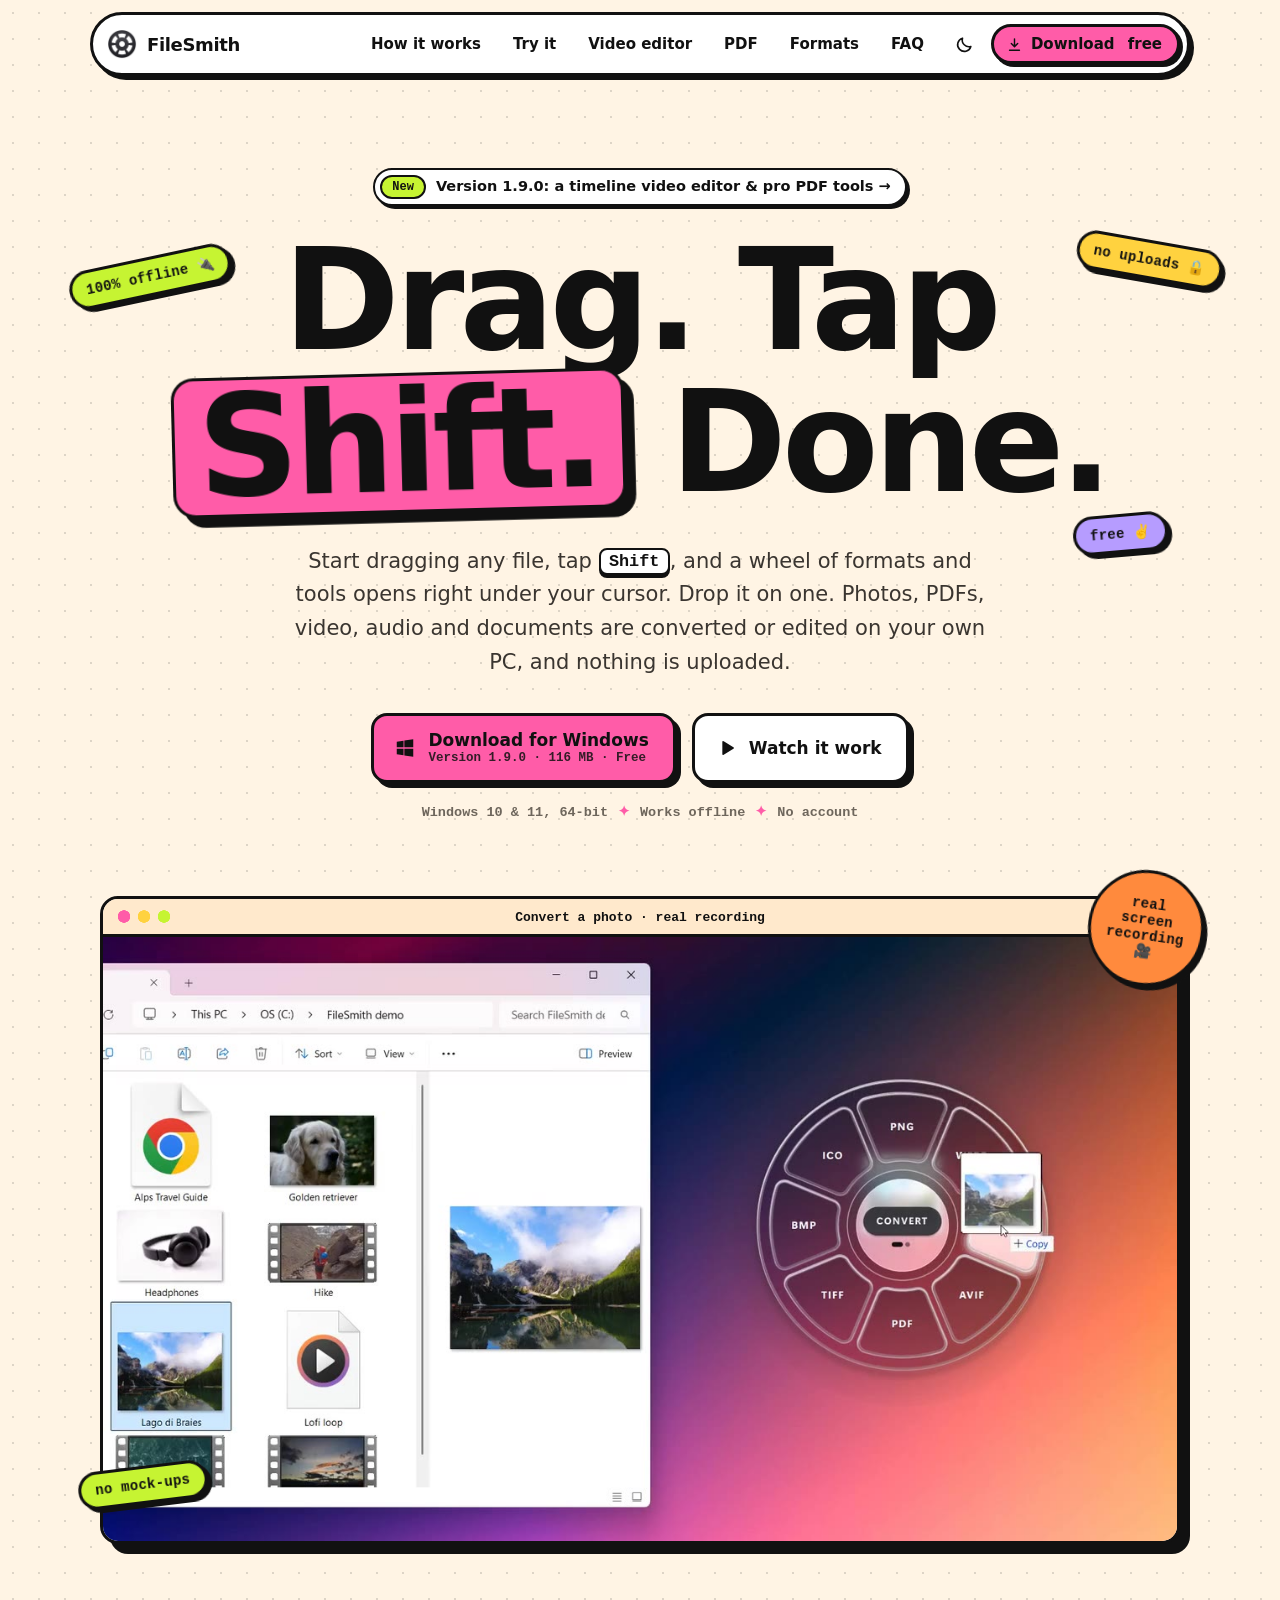
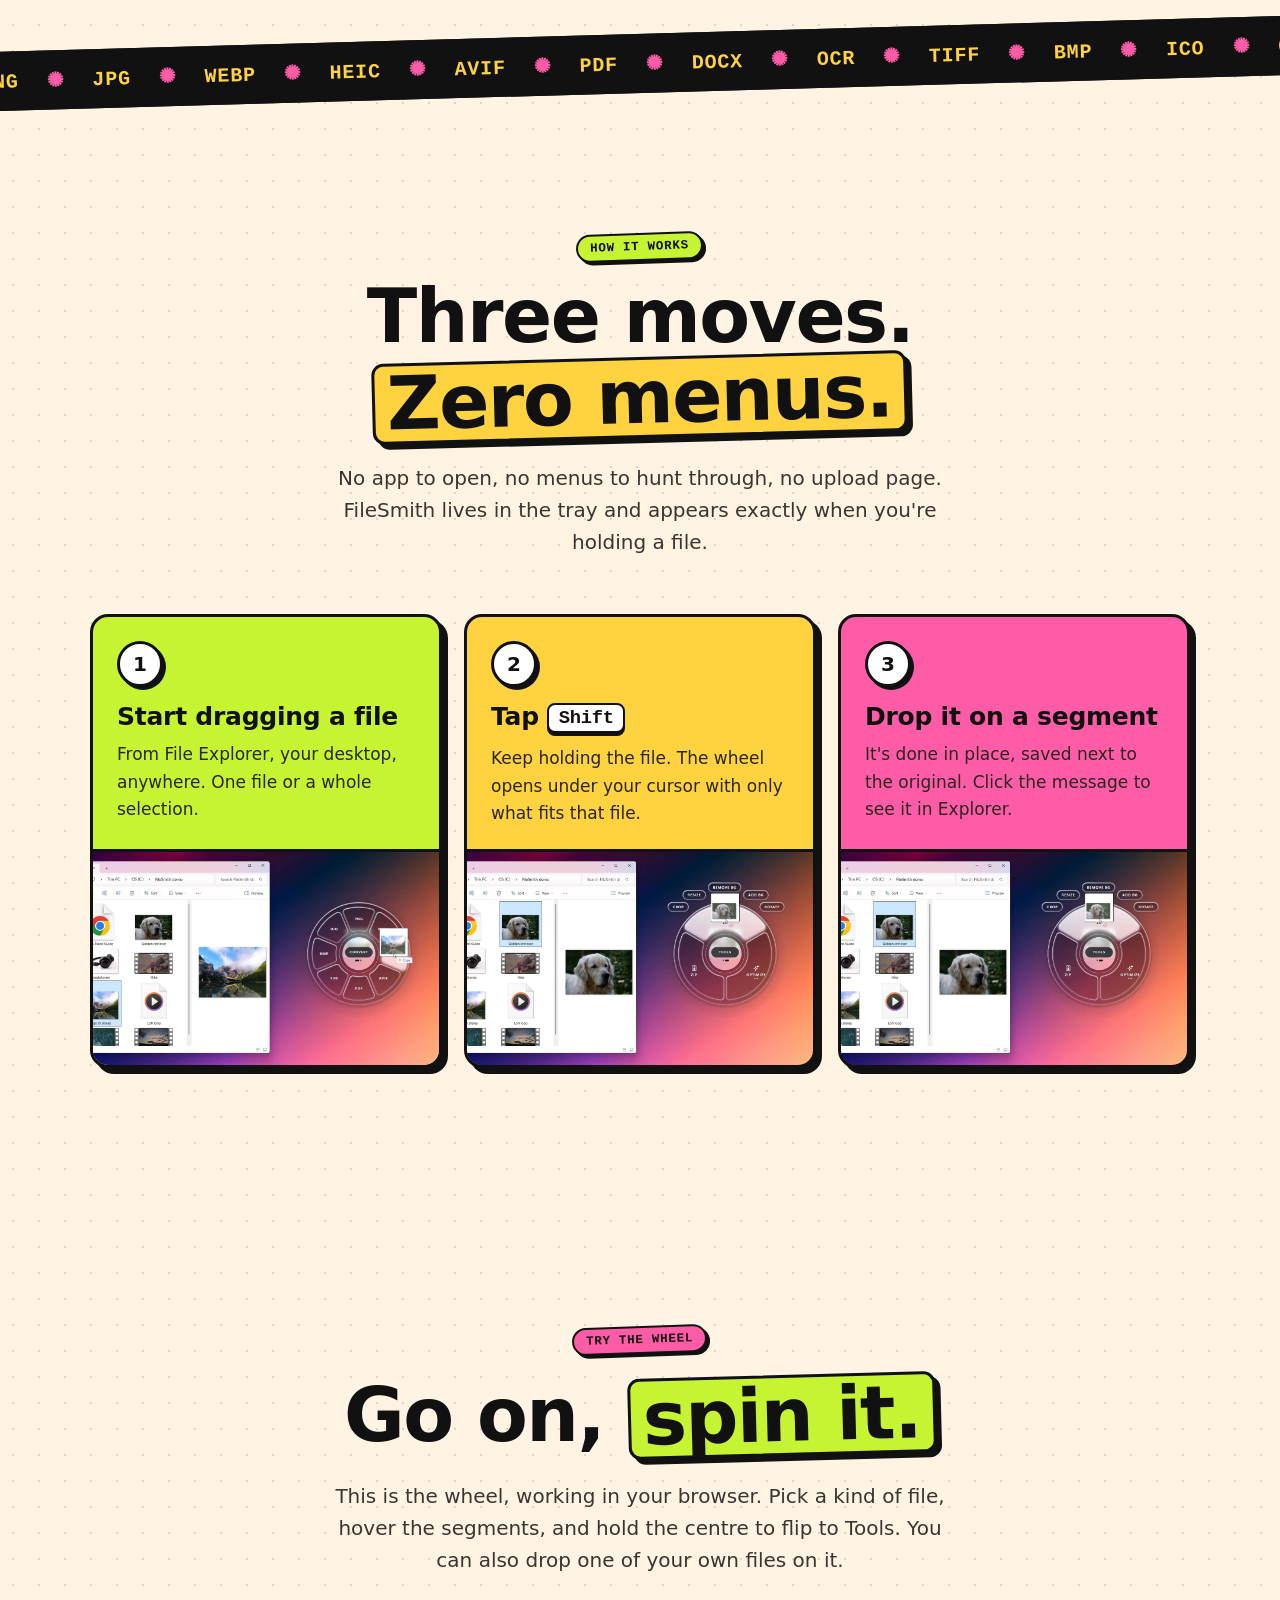
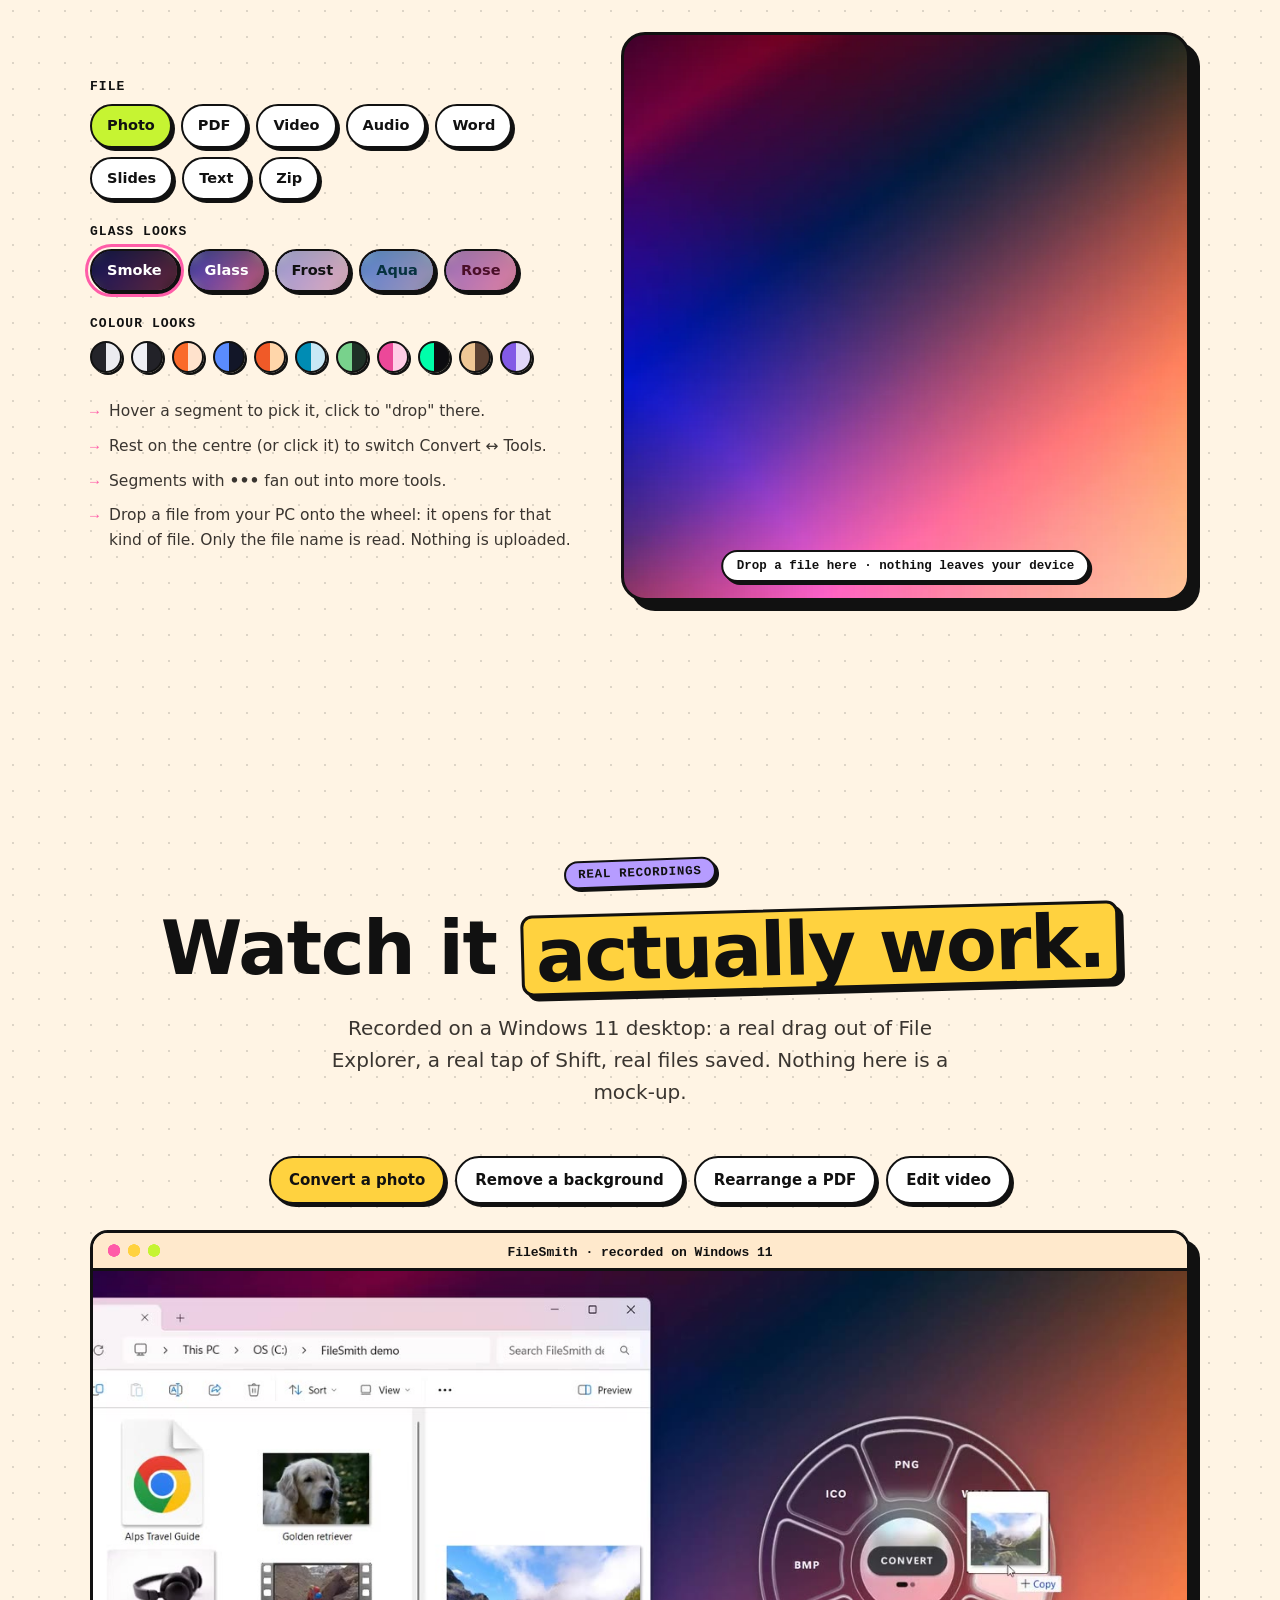
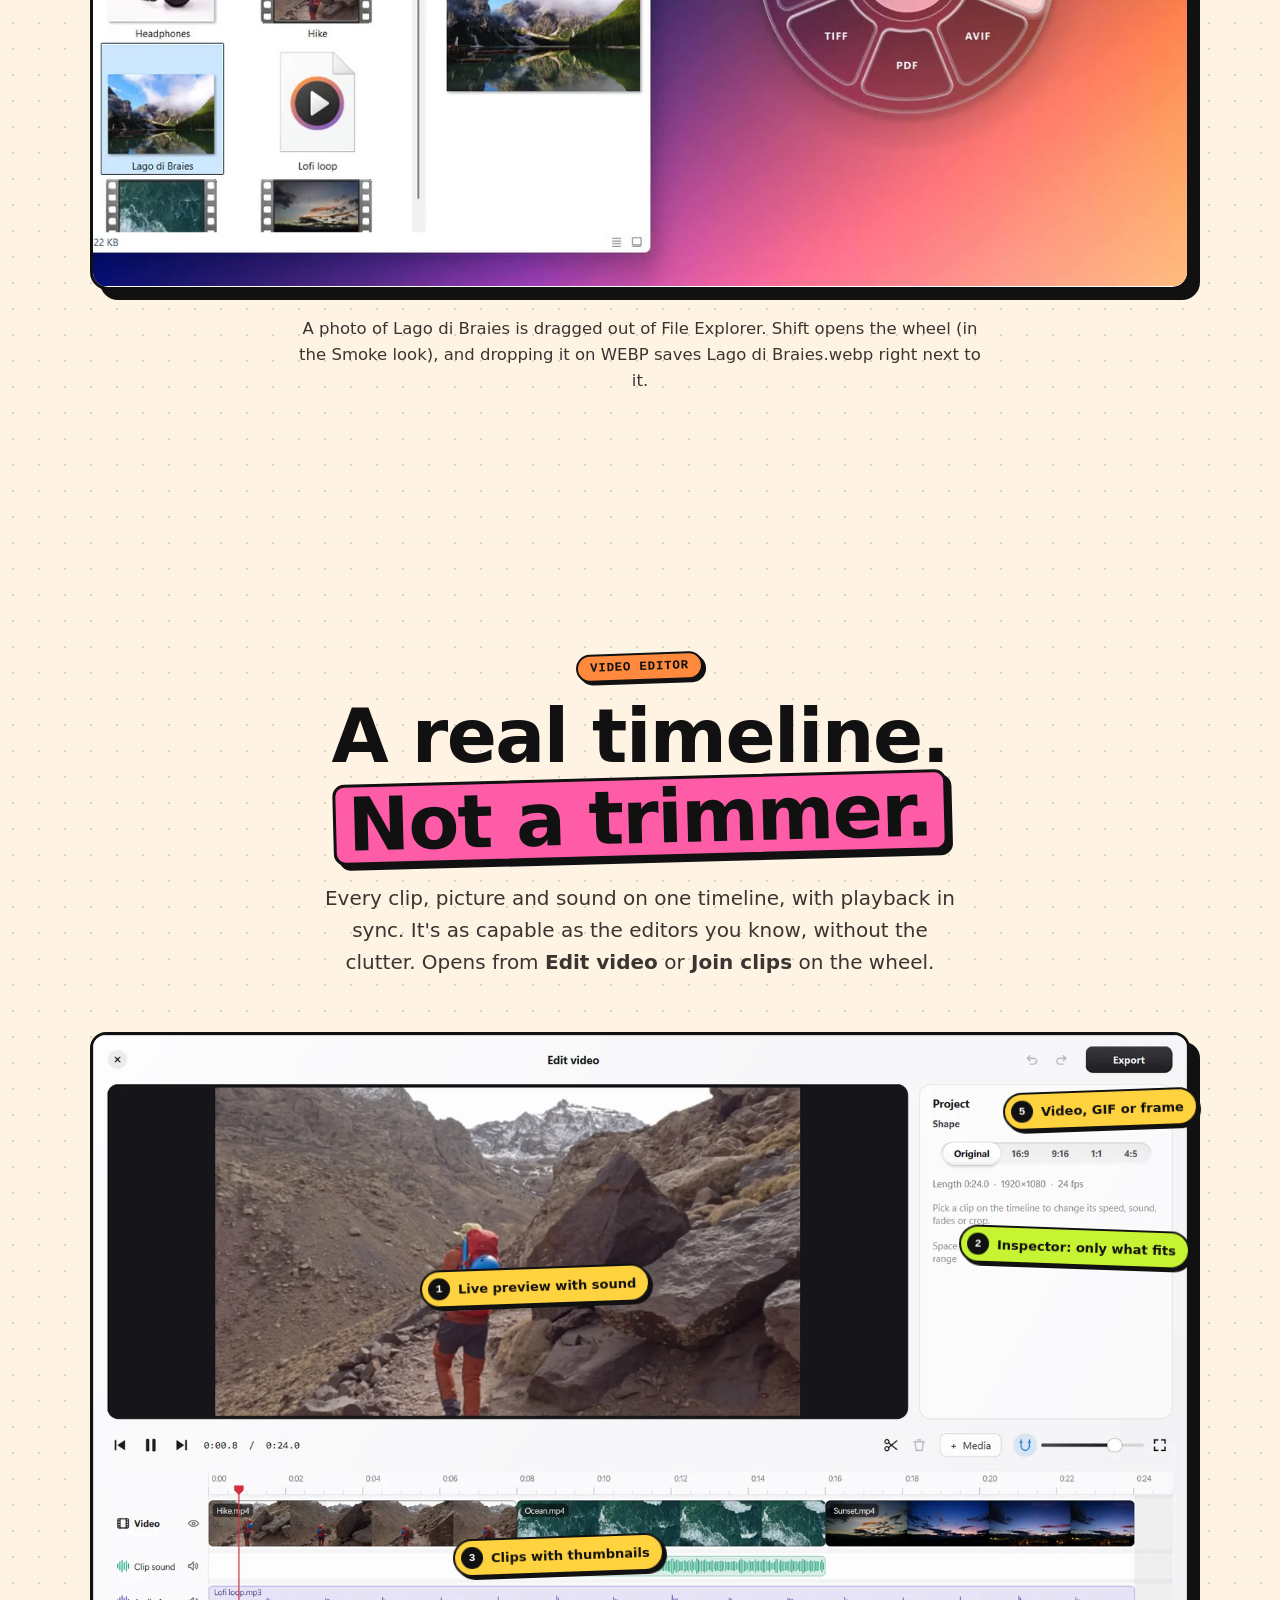
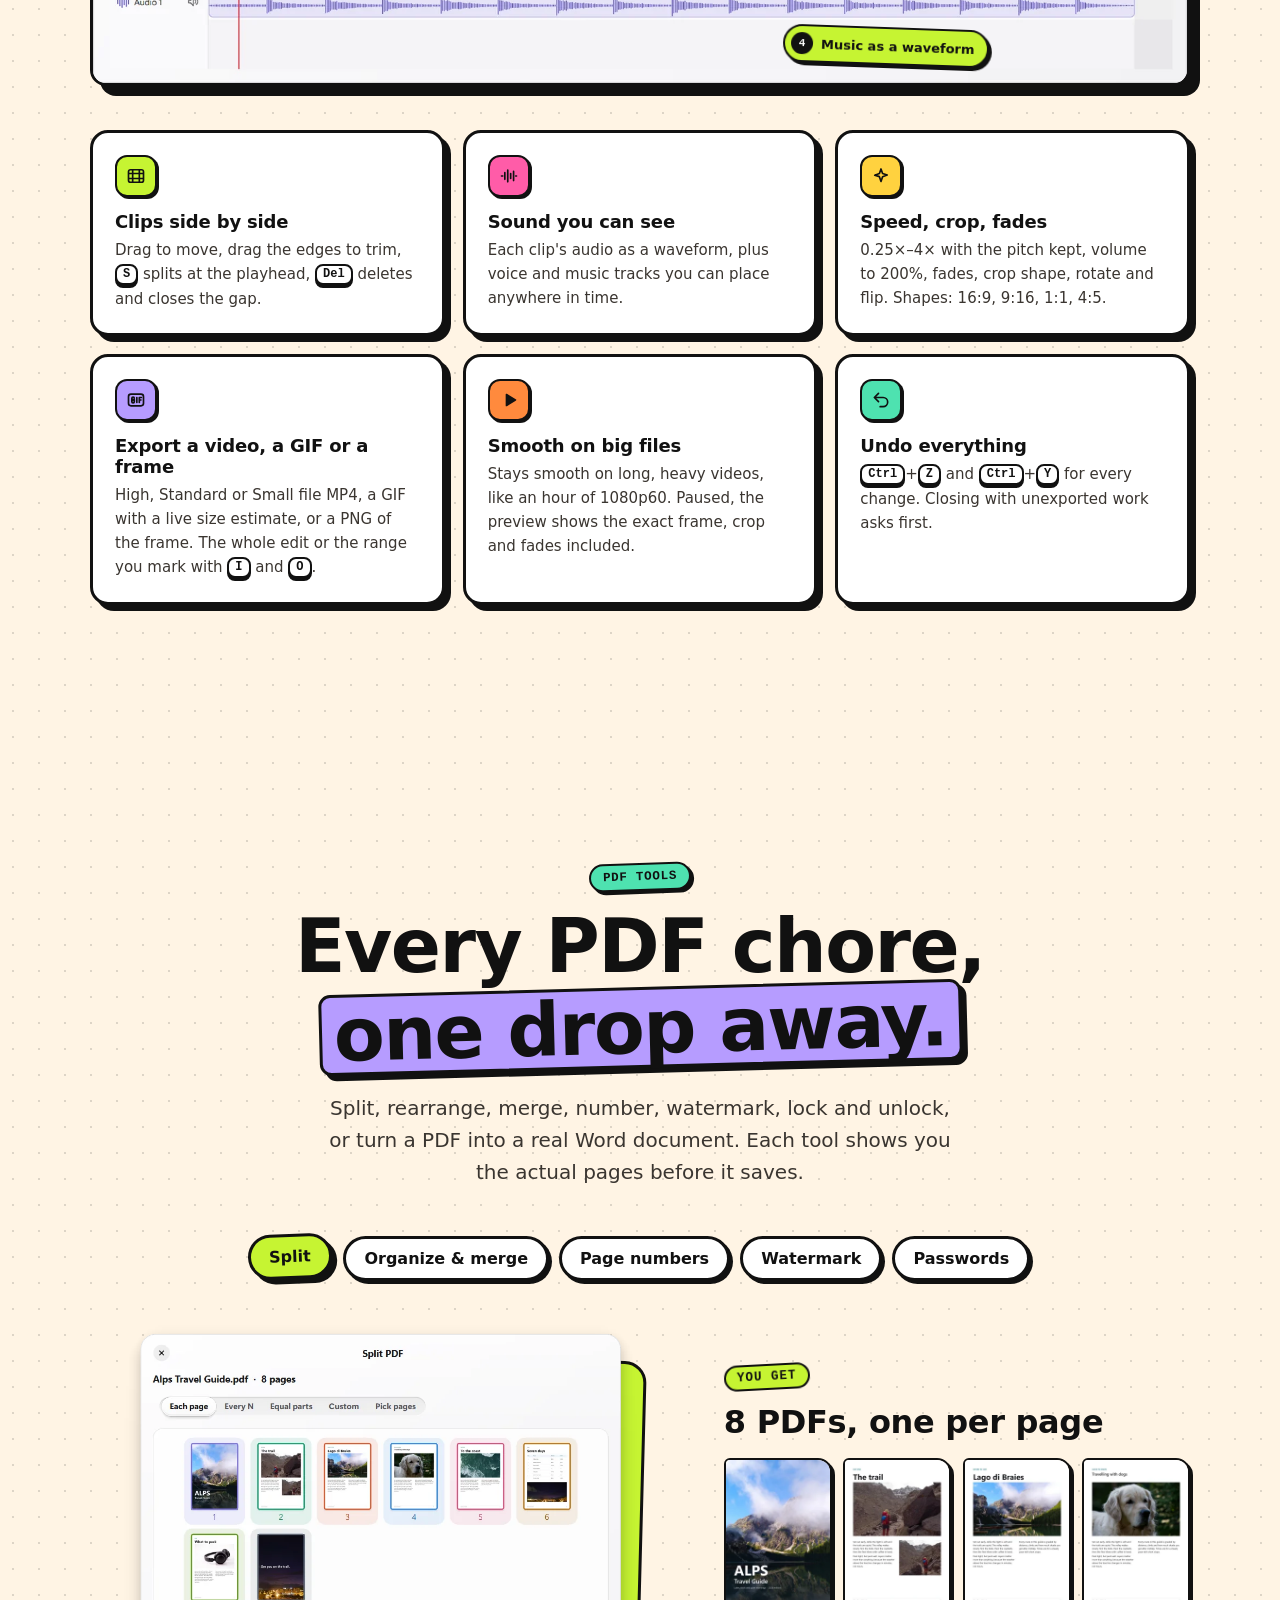
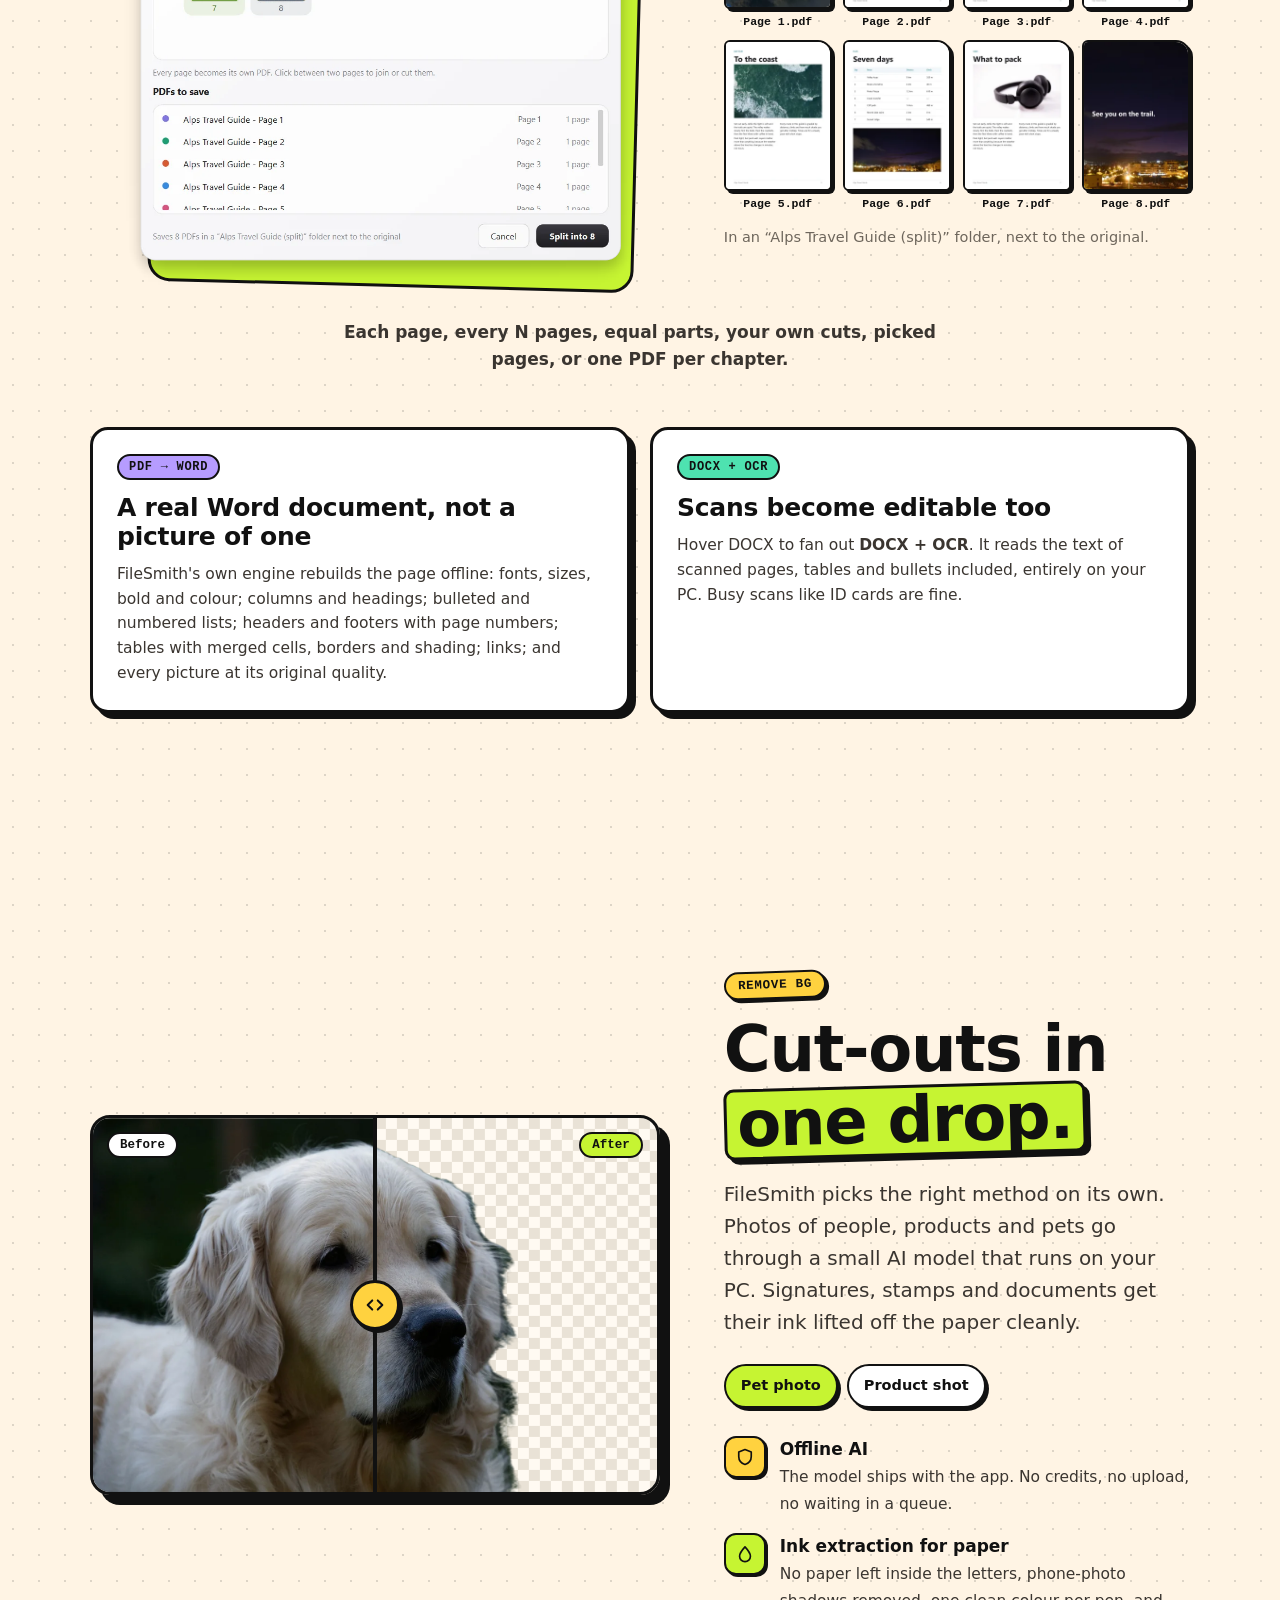
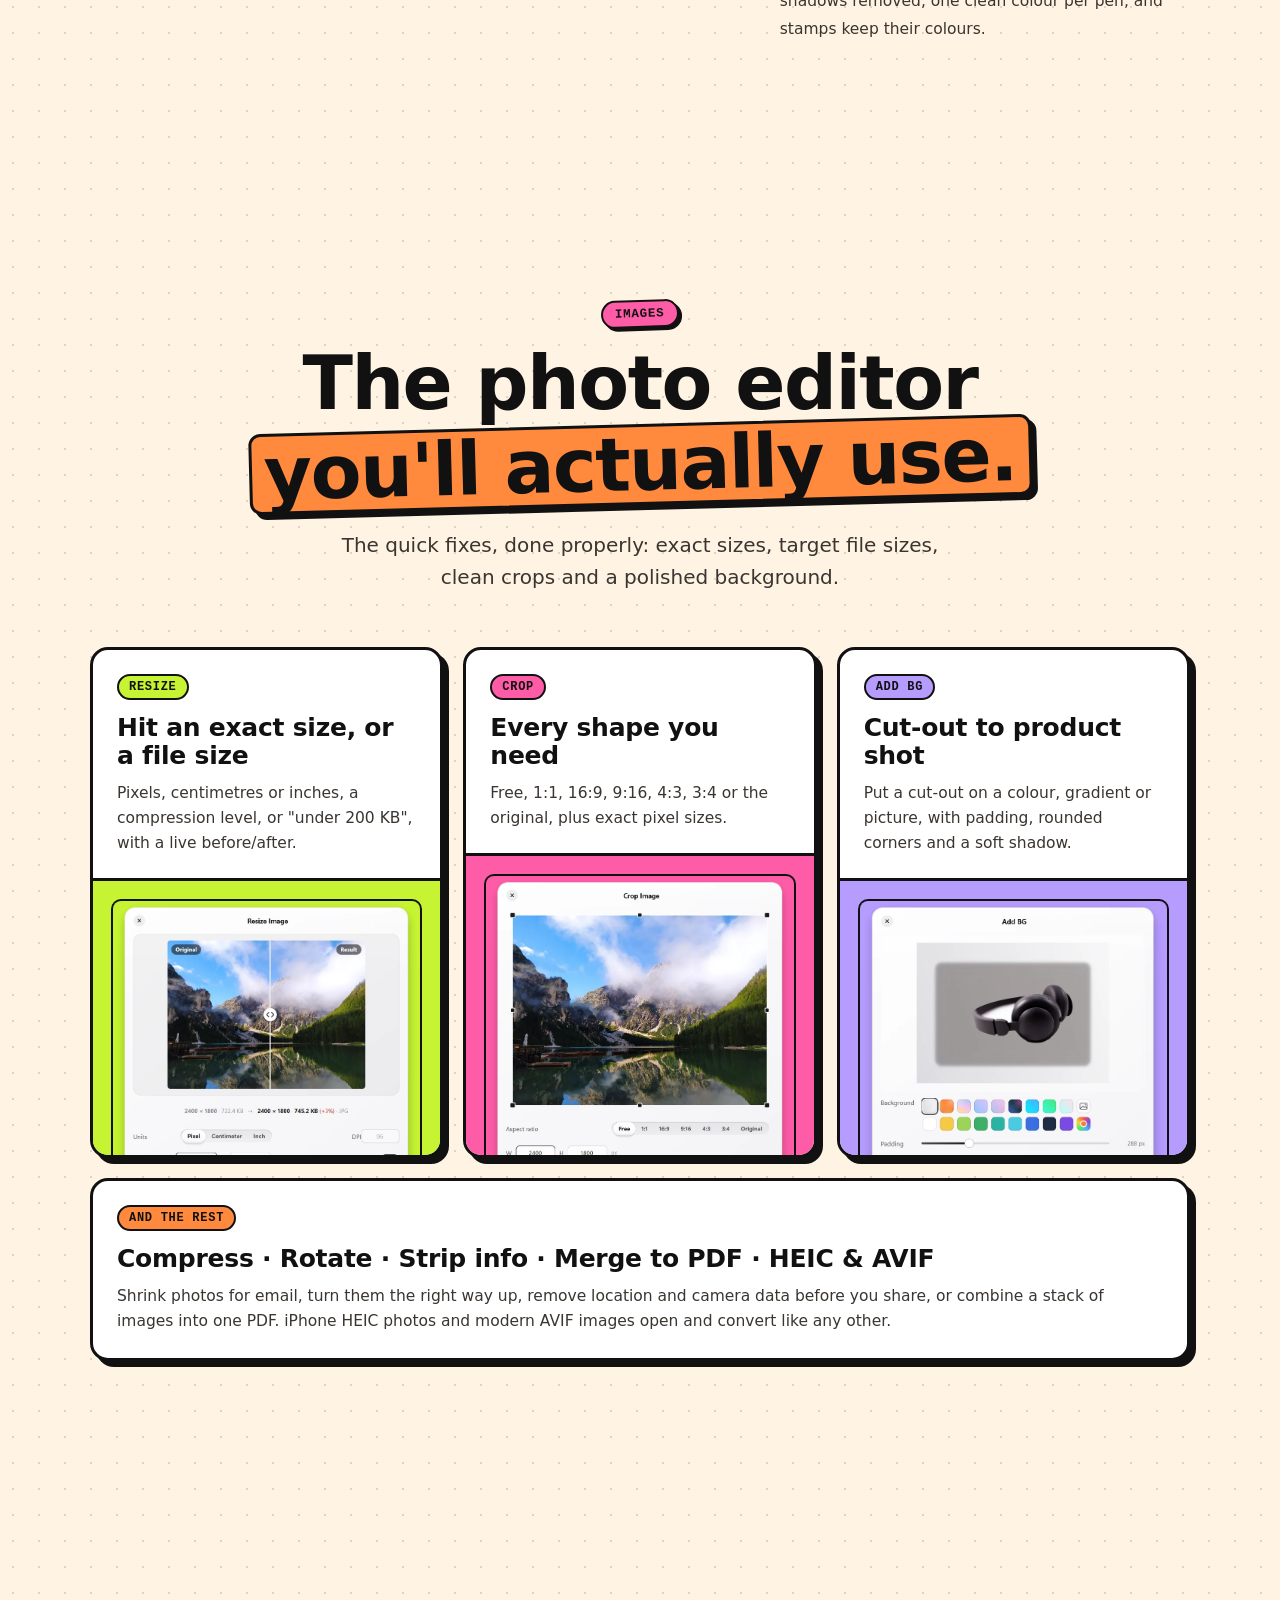
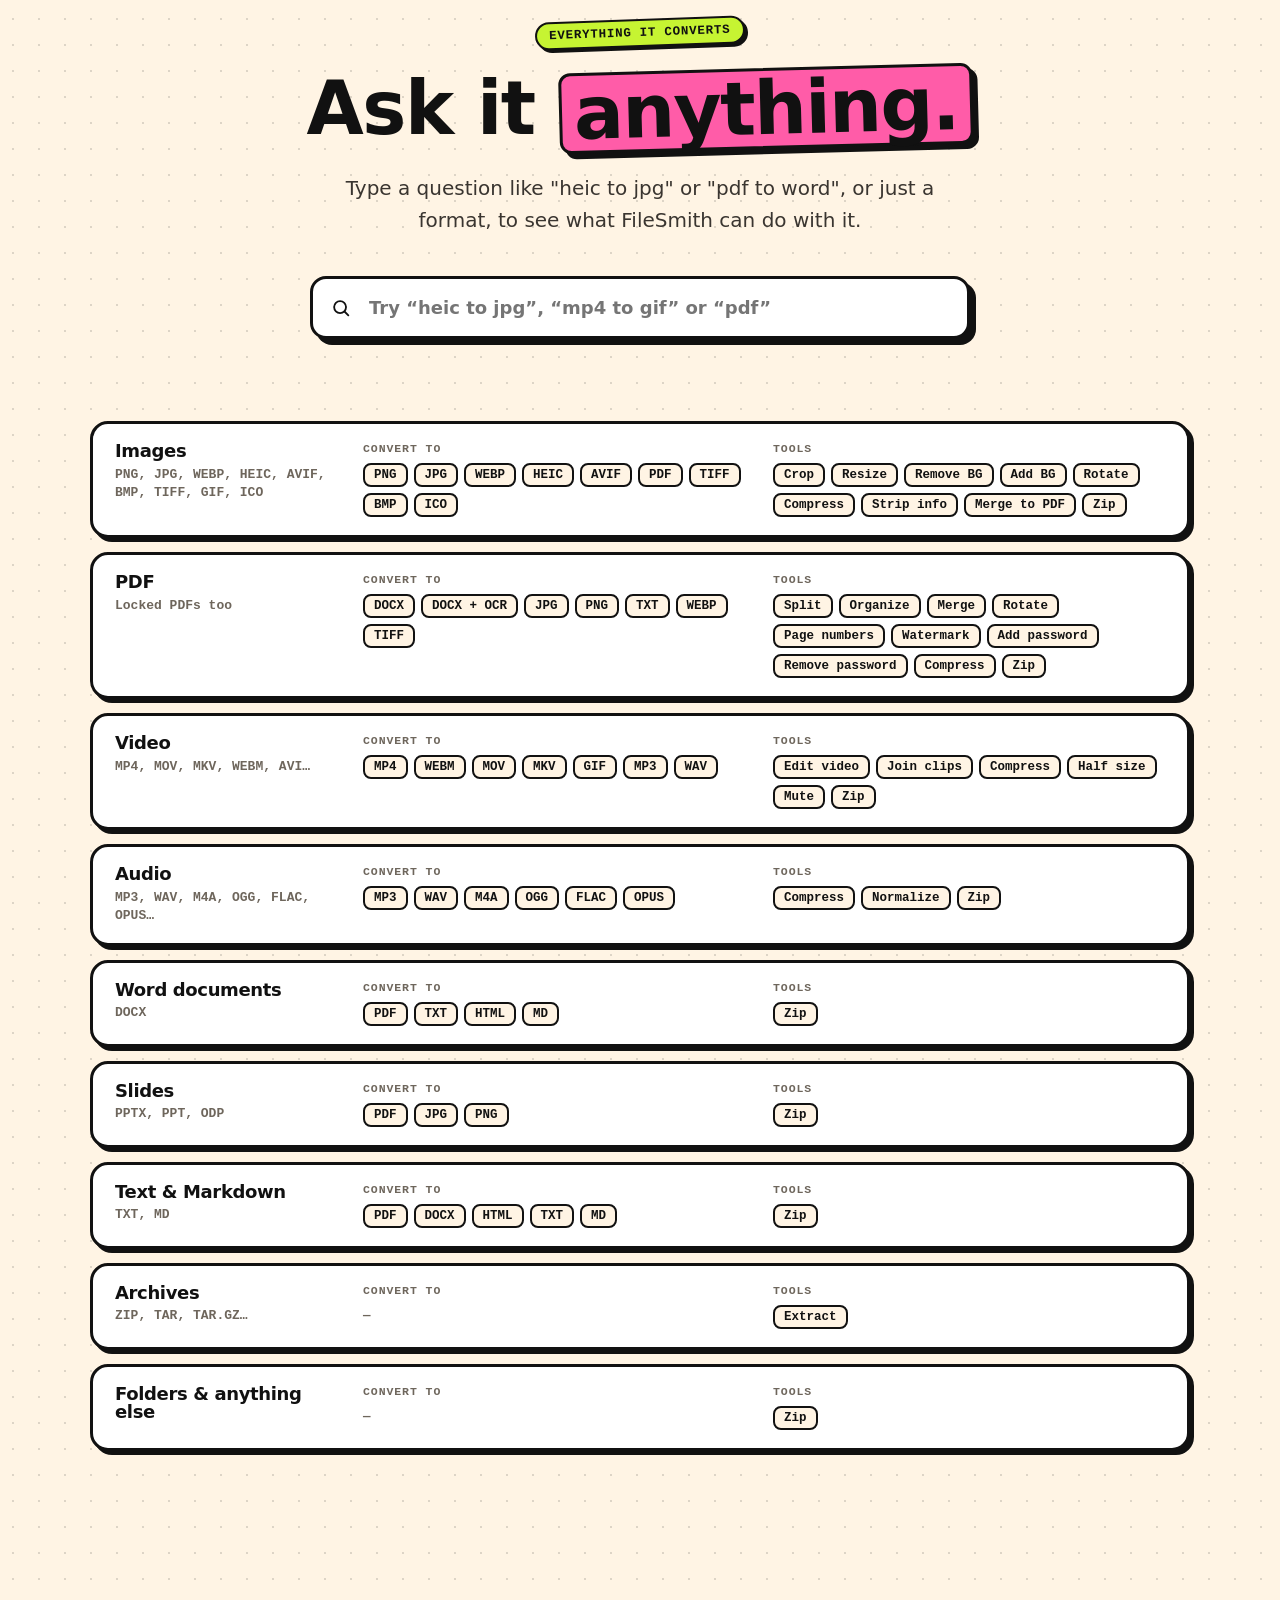
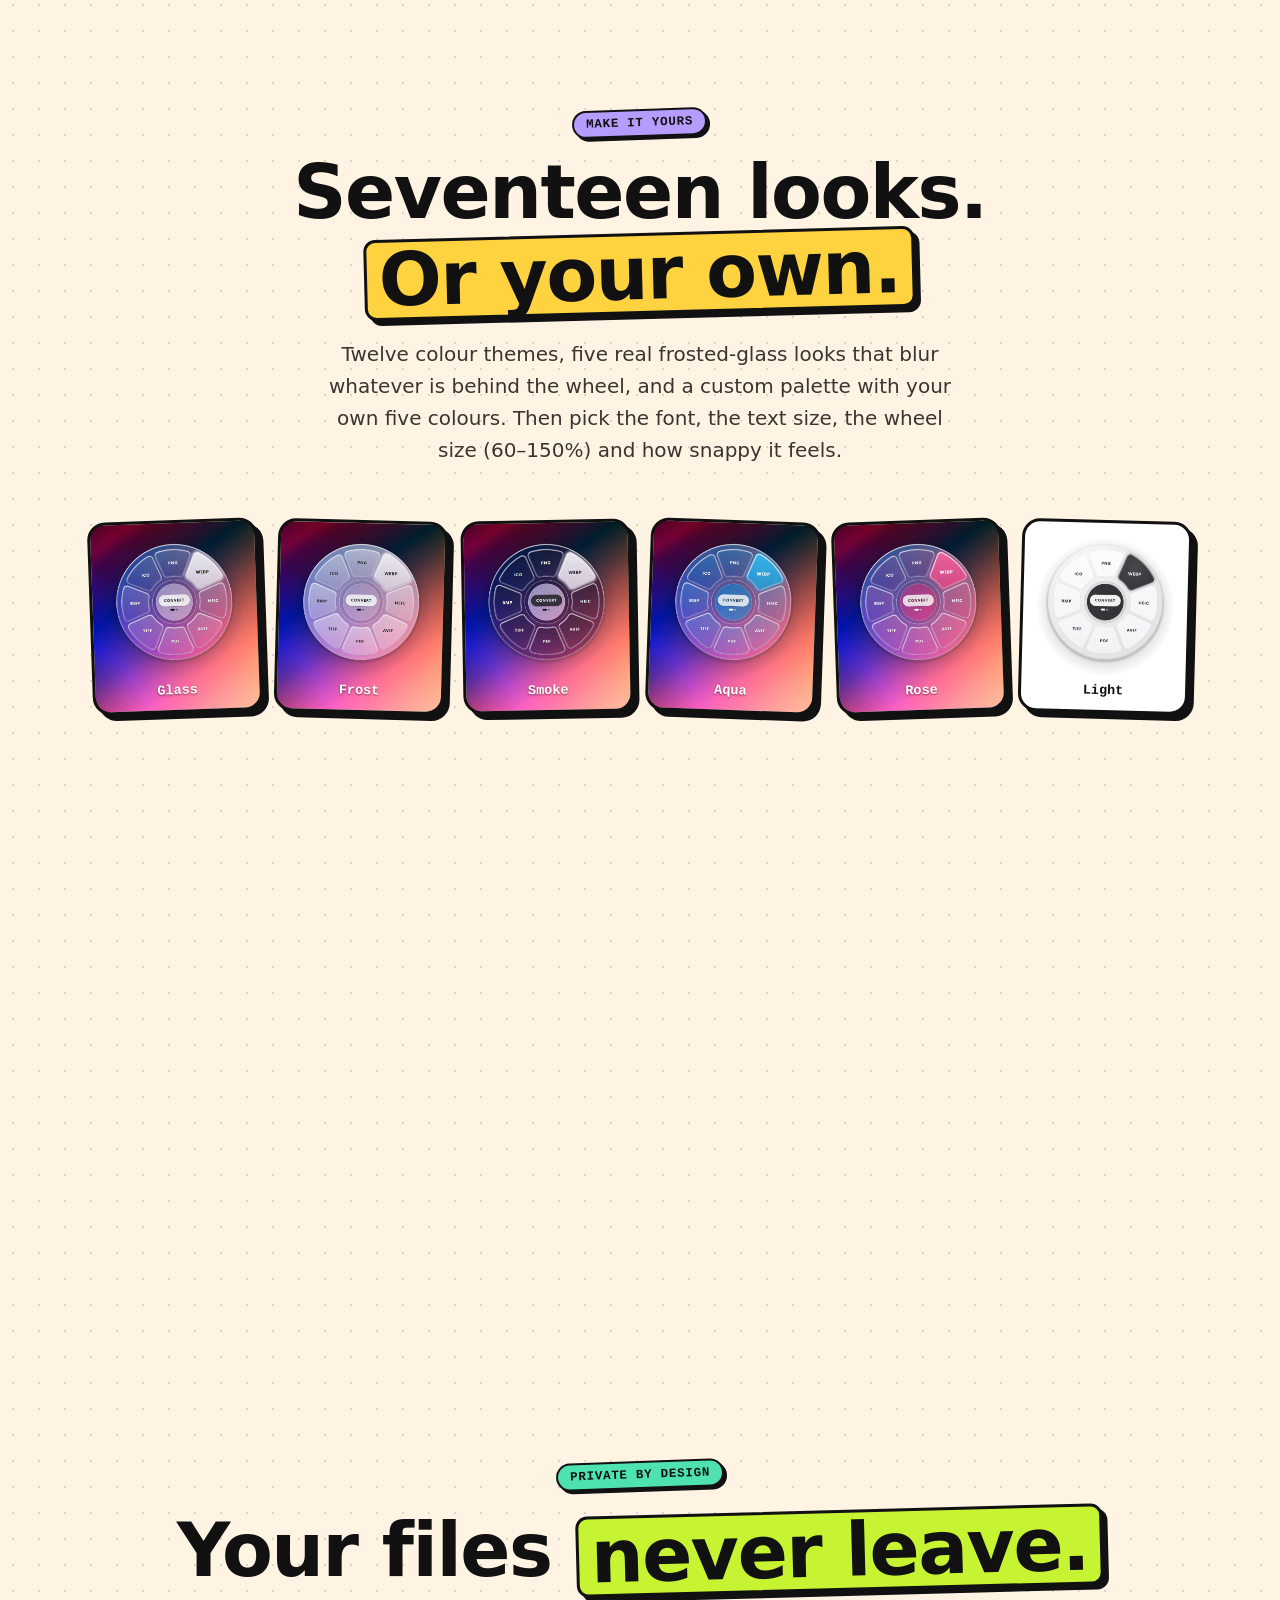
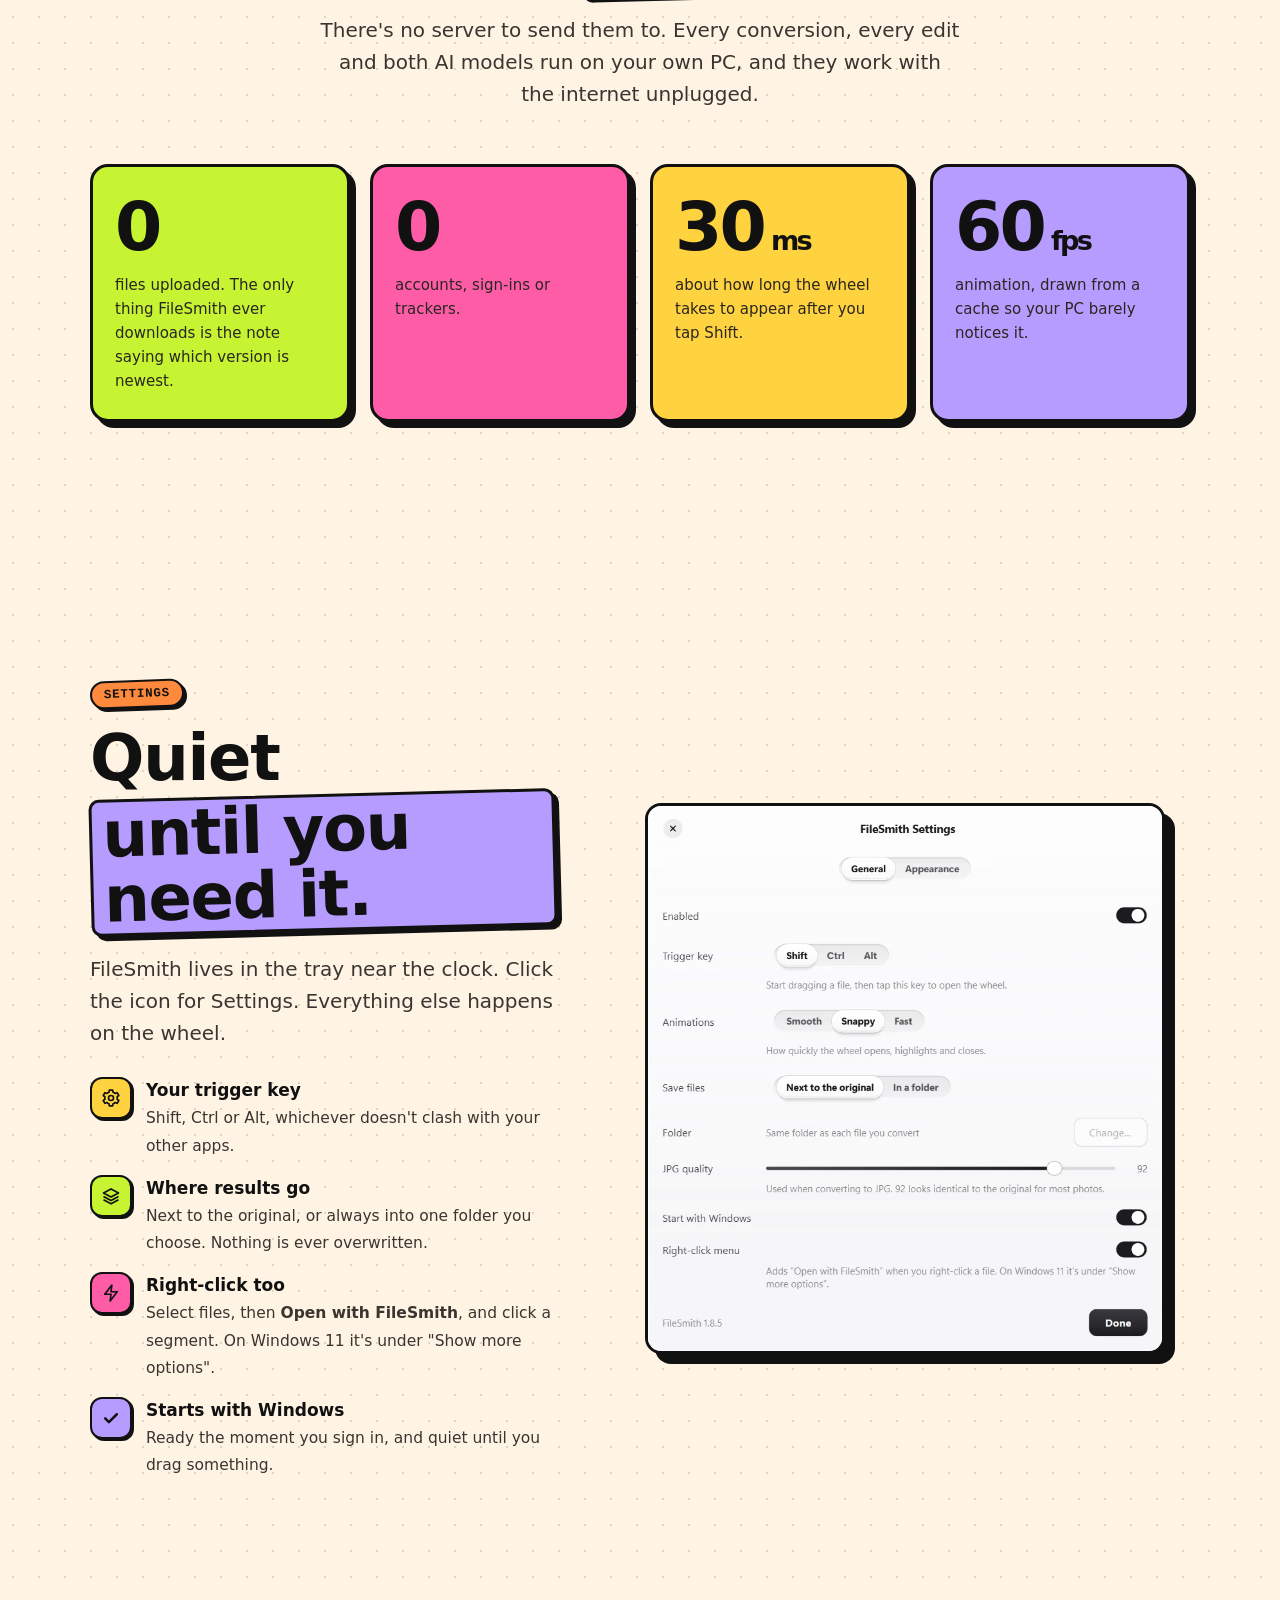
==== index.html @ ff4cb574 "FileSmith 1.9.0: website and signed update info" ====
<!doctype html>
<html lang="en">
<head>
<meta charset="utf-8">
<meta name="viewport" content="width=device-width, initial-scale=1, viewport-fit=cover">
<title>FileSmith: drag, tap Shift, done</title>
<meta name="description" content="FileSmith is a Windows app that converts and edits files where you drag them. Start dragging any file, tap Shift, and a wheel of formats and tools opens under your cursor. Offline, private, free.">
<meta name="theme-color" content="#121212" media="(prefers-color-scheme: dark)">
<meta name="theme-color" content="#fff4e4" media="(prefers-color-scheme: light)">
<meta property="og:type" content="website">
<meta property="og:title" content="FileSmith: drag, tap Shift, done">
<meta property="og:description" content="Convert and edit any file right where you drag it. Photos, PDFs, video, audio and documents, all offline on your PC.">
<meta property="og:image" content="img/og.jpg">
<meta name="twitter:card" content="summary_large_image">
<link rel="icon" type="image/png" href="img/favicon.png">
<link rel="apple-touch-icon" href="img/icon-256.png">
<link rel="preload" as="image" href="media/flow-convert.jpg">
<link rel="stylesheet" href="css/site.css?v=23">
<script>
  // theme before first paint: saved choice, else the system's
  try { var t = localStorage.getItem("fs-theme"); if (t) document.documentElement.dataset.theme = t; } catch (e) {}
</script>
</head>
<body>
<a class="skip" href="#main">Skip to content</a>

<svg width="0" height="0" style="position:absolute" aria-hidden="true">
  <symbol id="i-win" viewBox="0 0 24 24"><path fill="currentColor" d="M3 5.1 10.4 4v7.2H3zm0 13.8 7.4 1.1v-7.1H3zM11.3 3.9 21 2.5v8.7h-9.7zm0 16.2 9.7 1.4v-8.6h-9.7z"/></symbol>
  <symbol id="i-down" viewBox="0 0 24 24"><path fill="none" stroke="currentColor" stroke-width="2" stroke-linecap="round" stroke-linejoin="round" d="M12 4v11m0 0-4.5-4.5M12 15l4.5-4.5M5 20h14"/></symbol>
  <symbol id="i-sun" viewBox="0 0 24 24"><g fill="none" stroke="currentColor" stroke-width="2" stroke-linecap="round"><circle cx="12" cy="12" r="4.2"/><path d="M12 2.5v2M12 19.5v2M4.6 4.6 6 6M18 18l1.4 1.4M2.5 12h2M19.5 12h2M4.6 19.4 6 18M18 6l1.4-1.4"/></g></symbol>
  <symbol id="i-moon" viewBox="0 0 24 24"><path fill="none" stroke="currentColor" stroke-width="2" stroke-linejoin="round" d="M20 14.5A8.5 8.5 0 0 1 9.5 4a8.5 8.5 0 1 0 10.5 10.5z"/></symbol>
  <symbol id="i-menu" viewBox="0 0 24 24"><path fill="none" stroke="currentColor" stroke-width="2" stroke-linecap="round" d="M4 7h16M4 12h16M4 17h16"/></symbol>
  <symbol id="i-play" viewBox="0 0 24 24"><path fill="currentColor" d="M8 5.5v13a1 1 0 0 0 1.5.86l10.6-6.5a1 1 0 0 0 0-1.72L9.5 4.64A1 1 0 0 0 8 5.5z"/></symbol>
  <symbol id="i-check" viewBox="0 0 24 24"><path fill="none" stroke="currentColor" stroke-width="3" stroke-linecap="round" stroke-linejoin="round" d="m5 12.5 4.5 4.5L19 7.5"/></symbol>
  <symbol id="i-lock" viewBox="0 0 24 24"><g fill="none" stroke="currentColor" stroke-width="2" stroke-linecap="round"><rect x="4.5" y="10.5" width="15" height="10" rx="2.5"/><path d="M8 10.5V7.5a4 4 0 0 1 8 0v3"/></g></symbol>
  <symbol id="i-spark" viewBox="0 0 24 24"><path fill="none" stroke="currentColor" stroke-width="2" stroke-linejoin="round" d="M12 3.5 13.9 9l5.6 1.9-5.6 1.9L12 18.5l-1.9-5.7L4.5 11l5.6-2z"/></symbol>
  <symbol id="i-bolt" viewBox="0 0 24 24"><path fill="none" stroke="currentColor" stroke-width="2" stroke-linejoin="round" d="M13 2.5 4.5 13.5H12l-1 8 8.5-11H12z"/></symbol>
  <symbol id="i-film" viewBox="0 0 24 24"><g fill="none" stroke="currentColor" stroke-width="2"><rect x="3" y="4.5" width="18" height="15" rx="2.5"/><path d="M3 9h18M3 15h18M8 4.5v15M16 4.5v15"/></g></symbol>
  <symbol id="i-wave" viewBox="0 0 24 24"><path fill="none" stroke="currentColor" stroke-width="2" stroke-linecap="round" d="M3 12h1.5M7 8v8M10.5 5v14M14 9v6M17.5 6.5v11M21 12h-1"/></symbol>
  <symbol id="i-layers" viewBox="0 0 24 24"><g fill="none" stroke="currentColor" stroke-width="2" stroke-linejoin="round"><path d="m12 3.5 9 4.8-9 4.8-9-4.8z"/><path d="m3 12.5 9 4.8 9-4.8M3 16.6l9 4.8 9-4.8"/></g></symbol>
  <symbol id="i-scissors" viewBox="0 0 24 24"><g fill="none" stroke="currentColor" stroke-width="2" stroke-linecap="round"><circle cx="6" cy="7" r="2.8"/><circle cx="6" cy="17" r="2.8"/><path d="M8.2 8.6 20 18M8.2 15.4 20 6"/></g></symbol>
  <symbol id="i-undo" viewBox="0 0 24 24"><path fill="none" stroke="currentColor" stroke-width="2" stroke-linecap="round" stroke-linejoin="round" d="M9 14 4 9l5-5M4 9h10.5a5.5 5.5 0 0 1 0 11H11"/></symbol>
  <symbol id="i-gif" viewBox="0 0 24 24"><g fill="none" stroke="currentColor" stroke-width="2" stroke-linejoin="round"><rect x="3" y="5" width="18" height="14" rx="3"/><path d="M8 12.5v-1h2v2.5a1.5 1.5 0 0 1-3 0v-4a1.5 1.5 0 0 1 3 0M13 9v6M16 15V9h2.5M16 12h2" stroke-linecap="round"/></g></symbol>
  <symbol id="i-shield" viewBox="0 0 24 24"><path fill="none" stroke="currentColor" stroke-width="2" stroke-linejoin="round" d="M12 3 4.5 6v5.5c0 4.6 3.2 8.2 7.5 9.5 4.3-1.3 7.5-4.9 7.5-9.5V6z"/></symbol>
  <symbol id="i-search" viewBox="0 0 24 24"><g fill="none" stroke="currentColor" stroke-width="2" stroke-linecap="round"><circle cx="11" cy="11" r="6.5"/><path d="m20 20-4.2-4.2"/></g></symbol>
  <symbol id="i-arrows" viewBox="0 0 24 24"><path fill="none" stroke="currentColor" stroke-width="2.2" stroke-linecap="round" stroke-linejoin="round" d="m9 7-5 5 5 5M15 7l5 5-5 5"/></symbol>
  <symbol id="i-text" viewBox="0 0 24 24"><path fill="none" stroke="currentColor" stroke-width="2" stroke-linecap="round" d="M5 6.5V5h14v1.5M12 5v14M9.5 19h5"/></symbol>
  <symbol id="i-drop" viewBox="0 0 24 24"><path fill="none" stroke="currentColor" stroke-width="2" stroke-linejoin="round" d="M12 3.5s6.5 7 6.5 11.2a6.5 6.5 0 0 1-13 0C5.5 10.5 12 3.5 12 3.5z"/></symbol>
  <symbol id="w-edit" viewBox="0 0 24 24"><path fill="none" stroke="currentColor" stroke-width="2" stroke-linejoin="round" d="M15.5 4.5 19.5 8.5 8.5 19.5H4.5v-4z"/></symbol>
  <symbol id="w-zip" viewBox="0 0 24 24"><g fill="none" stroke="currentColor" stroke-width="2" stroke-linejoin="round"><rect x="6" y="3" width="12" height="18" rx="2.5"/><path d="M12 3v3m0 2v2m0 2v2" stroke-linecap="round"/><rect x="10.3" y="14" width="3.4" height="4" rx="1"/></g></symbol>
  <symbol id="w-pages" viewBox="0 0 24 24"><g fill="none" stroke="currentColor" stroke-width="2" stroke-linejoin="round"><rect x="8" y="3" width="12" height="15" rx="2"/><path d="M5 7v12.5A1.5 1.5 0 0 0 6.5 21H16"/></g></symbol>
  <symbol id="w-stamp" viewBox="0 0 24 24"><g fill="none" stroke="currentColor" stroke-width="2" stroke-linejoin="round"><path d="M9.5 13V9.5a2.5 2.5 0 1 1 5 0V13M4.5 13h15v4h-15zM6 20.5h12" stroke-linecap="round"/></g></symbol>
  <symbol id="w-compress" viewBox="0 0 24 24"><path fill="none" stroke="currentColor" stroke-width="2" stroke-linecap="round" stroke-linejoin="round" d="M12 3v6m0 0-3-3m3 3 3-3M12 21v-6m0 0-3 3m3-3 3 3M4 12h16"/></symbol>
  <symbol id="w-mute" viewBox="0 0 24 24"><g fill="none" stroke="currentColor" stroke-width="2" stroke-linejoin="round" stroke-linecap="round"><path d="M4 9.5h3.5L12 5.5v13l-4.5-4H4z"/><path d="m16 9.5 5 5m0-5-5 5"/></g></symbol>
  <symbol id="w-unzip" viewBox="0 0 24 24"><g fill="none" stroke="currentColor" stroke-width="2" stroke-linejoin="round" stroke-linecap="round"><path d="M4 8.5 12 4l8 4.5v7L12 20l-8-4.5z"/><path d="M12 11v6m-2.5-2.5L12 17l2.5-2.5"/></g></symbol>
  <symbol id="i-gear" viewBox="0 0 24 24"><g fill="none" stroke="currentColor" stroke-width="2"><circle cx="12" cy="12" r="3"/><path d="M19.4 13.5a7.6 7.6 0 0 0 0-3l2-1.5-2-3.4-2.3 1a7.6 7.6 0 0 0-2.6-1.5L14 2.5h-4l-.5 2.6A7.6 7.6 0 0 0 7 6.6l-2.3-1-2 3.4 2 1.5a7.6 7.6 0 0 0 0 3l-2 1.5 2 3.4 2.3-1a7.6 7.6 0 0 0 2.6 1.5l.4 2.6h4l.5-2.6a7.6 7.6 0 0 0 2.6-1.5l2.3 1 2-3.4z" stroke-linejoin="round"/></g></symbol>
</svg>


<header class="nav" id="nav">
  <div class="nav-in">
    <a class="brand" href="#top"><img src="img/icon-256.png" alt="" width="28" height="28">FileSmith</a>
    <nav class="nav-links" id="navlinks" aria-label="Sections">
      <a href="#how">How it works</a>
      <a href="#try">Try it</a>
      <a href="#video">Video editor</a>
      <a href="#pdf">PDF</a>
      <a href="#formats">Formats</a>
      <a href="#faq">FAQ</a>
    </nav>
    <button class="icon-btn theme-btn" id="themeBtn" type="button" aria-label="Switch light or dark">
      <svg class="sun"><use href="#i-sun"/></svg><svg class="moon"><use href="#i-moon"/></svg>
    </button>
    <button class="icon-btn menu-btn" id="menuBtn" type="button" aria-label="Menu" aria-expanded="false" aria-controls="navlinks"><svg><use href="#i-menu"/></svg></button>
    <a class="btn btn-primary btn-sm" data-dl href="#download"><svg><use href="#i-down"/></svg>Download<span class="long">&nbsp;free</span></a>
  </div>
</header>

<main id="main">

<!-- ───────── hero ───────── -->
<section class="hero" id="top">
  <div class="wrap">
    <a class="pill" href="changelog.html"><b>New</b><span><span data-v-text>Version 1.9.0</span>: a timeline video editor &amp; pro PDF tools →</span></a>
    <div class="hero-title">
      <h1><span class="w">Drag.</span> <span class="w">Tap</span> <span class="w grad-text">Shift.</span> <span class="w">Done.</span></h1>
      <span class="sticker s1" aria-hidden="true">100% offline 🔌</span>
      <span class="sticker s2" aria-hidden="true">no uploads 🔒</span>
      <span class="sticker s3" aria-hidden="true">free ✌️</span>
    </div>
    <p class="lead">Start dragging any file, tap <kbd>Shift</kbd>, and a wheel of formats and tools opens right under your cursor. Drop it on one. Photos, PDFs, video, audio and documents are converted or edited on your own PC, and nothing is uploaded.</p>
    <div class="hero-cta">
      <a class="btn btn-primary magnet" data-dl href="#download">
        <svg><use href="#i-win"/></svg>
        <span class="stack">Download for Windows<small><span data-v-text>Version 1.9.0</span> · <span data-size>116 MB</span> · Free</small></span>
      </a>
      <a class="btn btn-ghost" href="#flows"><svg><use href="#i-play"/></svg>Watch it work</a>
    </div>
    <p class="hero-meta"><span>Windows 10 &amp; 11, 64-bit</span><span>Works offline</span><span>No account</span></p>

    <div class="stage" id="stage">
      <div class="window" id="heroWindow" data-title="Convert a photo · real recording">
        <video id="heroVideo" src="media/flow-convert.mp4" poster="media/flow-convert.jpg" muted loop playsinline autoplay preload="auto"
               aria-label="Screen recording: a photo is dragged out of File Explorer, Shift is tapped, the FileSmith wheel opens and the photo is dropped on WEBP"></video>
      </div>
      <span class="sticker round s4" aria-hidden="true">real screen recording 🎥</span>
      <span class="sticker s5" aria-hidden="true">no mock-ups</span>
    </div>
  </div>
</section>

<!-- ───────── ticker ───────── -->
<div class="ticker" aria-label="Formats FileSmith works with">
  <div class="ticker-track" id="ticker"></div>
</div>

<!-- ───────── how ───────── -->
<section id="how">
  <div class="wrap">
    <div class="center reveal">
      <span class="eyebrow" style="--c:var(--lime)">How it works</span>
      <h2>Three moves. <span class="grad-text" style="--c:var(--yellow)">Zero menus.</span></h2>
      <p class="lead">No app to open, no menus to hunt through, no upload page. FileSmith lives in the tray and appears exactly when you're holding a file.</p>
    </div>
    <div class="steps">
      <article class="card glow step reveal">
        <span class="num">1</span>
        <h3>Start dragging a file</h3>
        <p>From File Explorer, your desktop, anywhere. One file or a whole selection.</p>
        <div class="shot"><video data-src="media/flow-convert.mp4" data-from="0.4" data-to="2.0" muted playsinline preload="none" poster="media/flow-convert.jpg" aria-hidden="true"></video></div>
      </article>
      <article class="card glow step reveal d1">
        <span class="num">2</span>
        <h3>Tap <kbd>Shift</kbd></h3>
        <p>Keep holding the file. The wheel opens under your cursor with only what fits that file.</p>
        <div class="shot"><video style="object-position:72% 50%" data-src="media/flow-removebg.mp4" data-from="1.9" data-to="4.3" muted playsinline preload="none" poster="media/flow-removebg.jpg" aria-hidden="true"></video></div>
      </article>
      <article class="card glow step reveal d2">
        <span class="num">3</span>
        <h3>Drop it on a segment</h3>
        <p>It's done in place, saved next to the original. Click the message to see it in Explorer.</p>
        <div class="shot"><video style="object-position:72% 50%" data-src="media/flow-removebg.mp4" data-from="5.6" data-to="10.6" muted playsinline preload="none" poster="media/flow-removebg.jpg" aria-hidden="true"></video></div>
      </article>
    </div>
  </div>
</section>

<!-- ───────── playground ───────── -->
<section id="try">
  <div class="wrap">
    <div class="center reveal">
      <span class="eyebrow" style="--c:var(--pink)">Try the wheel</span>
      <h2>Go on, <span class="grad-text" style="--c:var(--lime)">spin it.</span></h2>
      <p class="lead">This is the wheel, working in your browser. Pick a kind of file, hover the segments, and hold the centre to flip to Tools. You can also drop one of your own files on it.</p>
    </div>
    <div class="playground">
      <div class="pg-side reveal">
        <div class="pg-label">File</div>
        <div class="seg-ctl" id="kinds" role="group" aria-label="Kind of file"></div>
        <div class="pg-label">Glass looks</div>
        <div class="seg-ctl glass-looks" id="glassLooks" role="group" aria-label="Glass looks"></div>
        <div class="pg-label">Colour looks</div>
        <div class="swatches" id="swatches" role="group" aria-label="Colour looks"></div>
        <ul class="hint-list">
          <li><span>Hover a segment to pick it, click to "drop" there.</span></li>
          <li><span>Rest on the centre (or click it) to switch Convert ↔ Tools.</span></li>
          <li><span>Segments with <b>•••</b> fan out into more tools.</span></li>
          <li><span>Drop a file from your PC onto the wheel: it opens for that kind of file. Only the file name is read. Nothing is uploaded.</span></li>
        </ul>
      </div>
      <div class="pg-stage reveal d1" id="pgStage">
        <canvas id="wheelCanvas" tabindex="0" role="application" aria-label="The FileSmith wheel. Hover or use the arrow keys to pick a segment, Enter to choose it, Space to switch between Convert and Tools."></canvas>
        <div class="drop-note">Drop a file here · nothing leaves your device</div>
      </div>
    </div>
  </div>
</section>

<!-- ───────── flows ───────── -->
<section id="flows">
  <div class="wrap">
    <div class="center reveal">
      <span class="eyebrow" style="--c:var(--lilac)">Real recordings</span>
      <h2>Watch it <span class="grad-text" style="--c:var(--yellow)">actually work.</span></h2>
      <p class="lead">Recorded on a Windows 11 desktop: a real drag out of File Explorer, a real tap of Shift, real files saved. Nothing here is a mock-up.</p>
    </div>
    <div class="flows reveal">
      <div class="tabs" role="tablist" id="flowTabs">
        <button class="tab" role="tab" aria-selected="true" data-flow="convert">Convert a photo<span class="prog"></span></button>
        <button class="tab" role="tab" aria-selected="false" data-flow="removebg">Remove a background<span class="prog"></span></button>
        <button class="tab" role="tab" aria-selected="false" data-flow="pdf">Rearrange a PDF<span class="prog"></span></button>
        <button class="tab" role="tab" aria-selected="false" data-flow="video">Edit video<span class="prog"></span></button>
      </div>
      <div class="window flat reveal" data-title="FileSmith · recorded on Windows 11">
        <video id="flowVideo" muted playsinline preload="none" poster="media/flow-convert.jpg" aria-label="Screen recording of FileSmith"></video>
      </div>
      <p class="flow-caption" id="flowCaption" aria-live="polite"></p>
    </div>
  </div>
</section>

<!-- ───────── video editor ───────── -->
<section id="video">
  <div class="wrap">
    <div class="center reveal">
      <span class="eyebrow" style="--c:var(--orange)">Video editor</span>
      <h2>A real timeline. <span class="grad-text" style="--c:var(--pink)">Not a trimmer.</span></h2>
      <p class="lead">Every clip, picture and sound on one timeline, with playback in sync. It's as capable as the editors you know, without the clutter. Opens from <b>Edit video</b> or <b>Join clips</b> on the wheel.</p>
    </div>
    <div class="editor-shot reveal">
      <div class="callouts">
        <div class="shot-frame"><img src="img/e-video.webp" width="1600" height="949" loading="lazy" alt="The FileSmith video editor: a preview of a hiking clip, a project inspector, and a timeline with three video clips with thumbnails, their sound as a green waveform and a music track as a purple waveform"></div>
        <span class="callout" style="left:30%;top:36%"><i>1</i>Live preview with sound</span>
        <span class="callout" style="left:79%;top:30%"><i>2</i>Inspector: only what fits</span>
        <span class="callout" style="left:33%;top:77%"><i>3</i>Clips with thumbnails</span>
        <span class="callout" style="left:63%;top:91%"><i>4</i>Music as a waveform</span>
        <span class="callout" style="left:83%;top:9%"><i>5</i>Video, GIF or frame</span>
      </div>
      <ul class="legend"><li>1 · Live preview with sound</li><li>2 · Inspector: only what fits</li><li>3 · Clips with thumbnails</li><li>4 · Music as a waveform</li><li>5 · Export a video, a GIF or a frame</li></ul>
    </div>
    <ul class="feat-grid">
      <li class="card glow reveal"><span class="ic"><svg><use href="#i-film"/></svg></span><b>Clips side by side</b><span>Drag to move, drag the edges to trim, <kbd>S</kbd> splits at the playhead, <kbd>Del</kbd> deletes and closes the gap.</span></li>
      <li class="card glow reveal d1"><span class="ic"><svg><use href="#i-wave"/></svg></span><b>Sound you can see</b><span>Each clip's audio as a waveform, plus voice and music tracks you can place anywhere in time.</span></li>
      <li class="card glow reveal d2"><span class="ic"><svg><use href="#i-spark"/></svg></span><b>Speed, crop, fades</b><span>0.25×–4× with the pitch kept, volume to 200%, fades, crop shape, rotate and flip. Shapes: 16:9, 9:16, 1:1, 4:5.</span></li>
      <li class="card glow reveal"><span class="ic"><svg><use href="#i-gif"/></svg></span><b>Export a video, a GIF or a frame</b><span>High, Standard or Small file MP4, a GIF with a live size estimate, or a PNG of the frame. The whole edit or the range you mark with <kbd>I</kbd> and <kbd>O</kbd>.</span></li>
      <li class="card glow reveal d1"><span class="ic"><svg><use href="#i-play"/></svg></span><b>Smooth on big files</b><span>Stays smooth on long, heavy videos, like an hour of 1080p60. Paused, the preview shows the exact frame, crop and fades included.</span></li>
      <li class="card glow reveal d2"><span class="ic"><svg><use href="#i-undo"/></svg></span><b>Undo everything</b><span><kbd>Ctrl</kbd>+<kbd>Z</kbd> and <kbd>Ctrl</kbd>+<kbd>Y</kbd> for every change. Closing with unexported work asks first.</span></li>
    </ul>
  </div>
</section>

<!-- ───────── pdf ───────── -->
<section id="pdf">
  <div class="wrap">
    <div class="center reveal">
      <span class="eyebrow" style="--c:var(--mint)">PDF tools</span>
      <h2>Every PDF chore, <span class="grad-text" style="--c:var(--lilac)">one drop away.</span></h2>
      <p class="lead">Split, rearrange, merge, number, watermark, lock and unlock, or turn a PDF into a real Word document. Each tool shows you the actual pages before it saves.</p>
    </div>
    <div class="pdf-tabs reveal" role="tablist" aria-label="PDF tools" id="pdfTabs">
      <button class="pdf-tab" role="tab" aria-selected="true" style="--c:var(--lime)" data-tool="split" data-img="img/e-split.webp" data-w="947" data-h="1032" data-alt="The Split PDF window: page thumbnails tinted by the PDF each page goes into, with modes Each page, Every N, Equal parts, Custom and Pick pages" data-line="Each page, every N pages, equal parts, your own cuts, picked pages, or one PDF per chapter.">Split</button>
      <button class="pdf-tab" role="tab" aria-selected="false" style="--c:var(--yellow)" data-tool="organize" data-img="img/e-organize.webp" data-w="1075" data-h="831" data-alt="The Organize pages window with eight page thumbnails and buttons to rotate, delete, undo and add files" data-line="Drag pages into order, rotate, delete and undo. Drop several PDFs and images to merge them into one.">Organize &amp; merge</button>
      <button class="pdf-tab" role="tab" aria-selected="false" style="--c:var(--lilac)" data-tool="numbers" data-img="img/e-numbers.webp" data-w="1020" data-h="916" data-alt="The Page numbers window with a live preview of the page and choices for position, style, starting number and size" data-line="Pick the spot on a little page, a style like “Page 1 of 12”, where to start, and whether to skip the cover.">Page numbers</button>
      <button class="pdf-tab" role="tab" aria-selected="false" style="--c:var(--pink)" data-tool="watermark" data-img="img/e-watermark.webp" data-w="932" data-h="916" data-alt="The Watermark window showing CONFIDENTIAL placed diagonally across the real page, with layout, strength and colour controls" data-line="Text, a logo or both, diagonal or in a corner, at the strength and colour you pick, previewed on the real page.">Watermark</button>
      <button class="pdf-tab" role="tab" aria-selected="false" style="--c:var(--mint)" data-tool="password" data-img="img/e-protect.webp" data-w="787" data-h="489" data-alt="The Add a password window with two password fields" data-line="Lock a copy with AES-256 so it needs your password to open, or remove the password from a PDF you can open.">Passwords</button>
    </div>
    <div class="pdf-stage reveal" id="pdfStage" style="--c:var(--lime)">
      <div class="pdf-win"><span class="pdf-shot"><img id="pdfImg" src="img/e-split.webp" width="947" height="1032" loading="lazy" alt="The Split PDF window: page thumbnails tinted by the PDF each page goes into, with modes Each page, Every N, Equal parts, Custom and Pick pages"></span></div>
      <div class="pdf-result" aria-live="polite">
        <span class="pdf-you">You get</span>
        <div class="pdf-panel" data-for="split">
          <h3>8 PDFs, one per page</h3>
          <div class="pdf-files"><figure class="pdf-file" style="--k:0"><img src="img/pdf-p1.webp" width="220" height="312" alt=""><figcaption>Page 1.pdf</figcaption></figure><figure class="pdf-file" style="--k:1"><img src="img/pdf-p2.webp" width="220" height="312" alt=""><figcaption>Page 2.pdf</figcaption></figure><figure class="pdf-file" style="--k:2"><img src="img/pdf-p3.webp" width="220" height="312" alt=""><figcaption>Page 3.pdf</figcaption></figure><figure class="pdf-file" style="--k:3"><img src="img/pdf-p4.webp" width="220" height="312" alt=""><figcaption>Page 4.pdf</figcaption></figure><figure class="pdf-file" style="--k:4"><img src="img/pdf-p5.webp" width="220" height="312" alt=""><figcaption>Page 5.pdf</figcaption></figure><figure class="pdf-file" style="--k:5"><img src="img/pdf-p6.webp" width="220" height="312" alt=""><figcaption>Page 6.pdf</figcaption></figure><figure class="pdf-file" style="--k:6"><img src="img/pdf-p7.webp" width="220" height="312" alt=""><figcaption>Page 7.pdf</figcaption></figure><figure class="pdf-file" style="--k:7"><img src="img/pdf-p8.webp" width="220" height="312" alt=""><figcaption>Page 8.pdf</figcaption></figure></div>
          <p class="pdf-note">In an “Alps Travel Guide (split)” folder, next to the original.</p>
        </div>
        <div class="pdf-panel" data-for="organize" hidden>
          <h3>Pages in the order you want</h3>
          <div class="og-strip" id="ogStrip"><img class="og-page" data-p="0" src="img/pdf-p1.webp" width="220" height="312" alt="Page 1"><img class="og-page" data-p="1" src="img/pdf-p2.webp" width="220" height="312" alt="Page 2"><img class="og-page" data-p="2" src="img/pdf-p3.webp" width="220" height="312" alt="Page 3"><img class="og-page" data-p="3" src="img/pdf-p4.webp" width="220" height="312" alt="Page 4"><img class="og-page" data-p="4" src="img/pdf-p5.webp" width="220" height="312" alt="Page 5"><img class="og-page" data-p="5" src="img/pdf-p6.webp" width="220" height="312" alt="Page 6"><img class="og-page" data-p="6" src="img/pdf-p7.webp" width="220" height="312" alt="Page 7"><img class="og-page" data-p="7" src="img/pdf-p8.webp" width="220" height="312" alt="Page 8"></div>
          <p class="pdf-note">Saved as “Alps Travel Guide organized.pdf”. Your original stays as it was.</p>
        </div>
        <div class="pdf-panel" data-for="numbers" hidden>
          <h3>“Page 2 of 8” on every page</h3>
          <div class="compare page-crop" tabindex="0" role="slider" aria-label="Before and after page numbers: drag to compare" aria-valuemin="0" aria-valuemax="100" aria-valuenow="50">
            <img class="after" src="img/pdf-num-after.webp" width="1296" height="471" loading="lazy" alt="After: the page footer reads Page 2 of 8">
            <img class="before" src="img/pdf-num-before.webp" width="1296" height="471" loading="lazy" alt="Before: the same page without a page number">
            <span class="lab l">Before</span><span class="lab r">After</span>
            <div class="handle"><b><svg><use href="#i-arrows"/></svg></b></div>
          </div>
          <p class="pdf-note">Real output from FileSmith, on page 2 of the travel guide.</p>
        </div>
        <div class="pdf-panel" data-for="watermark" hidden>
          <h3>Marked, on every page</h3>
          <div class="compare page-full" tabindex="0" role="slider" aria-label="Before and after the watermark: drag to compare" aria-valuemin="0" aria-valuemax="100" aria-valuenow="50">
            <img class="after" src="img/pdf-wm-after.webp" width="900" height="1274" loading="lazy" alt="After: CONFIDENTIAL runs diagonally across the page in see-through pink">
            <img class="before" src="img/pdf-wm-before.webp" width="900" height="1274" loading="lazy" alt="Before: the page without a watermark">
            <span class="lab l">Before</span><span class="lab r">After</span>
            <div class="handle"><b><svg><use href="#i-arrows"/></svg></b></div>
          </div>
          <p class="pdf-note">Real output from FileSmith. The text stays selectable underneath.</p>
        </div>
        <div class="pdf-panel" data-for="password" hidden>
          <h3>A copy only you can open</h3>
          <div class="lock-card">
            <img src="img/pdf-p1.webp" width="220" height="312" alt="">
            <span class="padlock" aria-hidden="true"><i class="shackle"></i><i class="body"></i></span>
          </div>
          <p class="pdf-note">“Alps Travel Guide protected.pdf”, AES-256. FileSmith can't recover a forgotten password, so keep it safe.</p>
        </div>
      </div>
    </div>
    <p class="pdf-line" id="pdfLine">Each page, every N pages, equal parts, your own cuts, picked pages, or one PDF per chapter.</p>
    <div class="bento">
      <article class="card glow span-3 reveal" style="--c:var(--lilac)">
        <span class="tag">PDF → Word</span>
        <h3>A real Word document, not a picture of one</h3>
        <p>FileSmith's own engine rebuilds the page offline: fonts, sizes, bold and colour; columns and headings; bulleted and numbered lists; headers and footers with page numbers; tables with merged cells, borders and shading; links; and every picture at its original quality.</p>
      </article>
      <article class="card glow span-3 reveal d1" style="--c:var(--mint)">
        <span class="tag">DOCX + OCR</span>
        <h3>Scans become editable too</h3>
        <p>Hover DOCX to fan out <b>DOCX + OCR</b>. It reads the text of scanned pages, tables and bullets included, entirely on your PC. Busy scans like ID cards are fine.</p>
      </article>
    </div>
  </div>
</section>

<!-- ───────── remove bg ───────── -->
<section id="removebg">
  <div class="wrap">
    <div class="split rev">
      <div class="reveal">
        <span class="eyebrow" style="--c:var(--yellow)">Remove BG</span>
        <h2>Cut-outs in <span class="grad-text" style="--c:var(--lime)">one drop.</span></h2>
        <p class="lead">FileSmith picks the right method on its own. Photos of people, products and pets go through a small AI model that runs on your PC. Signatures, stamps and documents get their ink lifted off the paper cleanly.</p>
        <div class="compare-tabs seg-ctl" role="group" aria-label="Example">
          <button type="button" aria-pressed="true" data-before="img/rbg-dog-before.webp" data-after="img/rbg-dog-after.webp">Pet photo</button>
          <button type="button" aria-pressed="false" data-before="img/rbg-phones-before.webp" data-after="img/rbg-phones-after.webp">Product shot</button>
        </div>
        <ul class="feat-list">
          <li><span class="ic"><svg><use href="#i-shield"/></svg></span><div><b>Offline AI</b><span>The model ships with the app. No credits, no upload, no waiting in a queue.</span></div></li>
          <li><span class="ic"><svg><use href="#i-drop"/></svg></span><div><b>Ink extraction for paper</b><span>No paper left inside the letters, phone-photo shadows removed, one clean colour per pen, and stamps keep their colours.</span></div></li>
        </ul>
      </div>
      <div class="reveal d1">
        <div class="compare" id="compare" tabindex="0" role="slider" aria-label="Before and after: drag to compare" aria-valuemin="0" aria-valuemax="100" aria-valuenow="50">
          <img class="after" id="cmpAfter" src="img/rbg-dog-after.webp" width="1400" height="933" loading="lazy" alt="After: the golden retriever cut out on a transparent background">
          <img class="before" id="cmpBefore" src="img/rbg-dog-before.webp" width="1400" height="933" loading="lazy" alt="Before: a golden retriever photographed outdoors in front of trees">
          <span class="lab l">Before</span><span class="lab r">After</span>
          <div class="handle"><b><svg><use href="#i-arrows"/></svg></b></div>
        </div>
      </div>
    </div>
  </div>
</section>

<!-- ───────── images ───────── -->
<section id="images">
  <div class="wrap">
    <div class="center reveal">
      <span class="eyebrow" style="--c:var(--pink)">Images</span>
      <h2>The photo editor <span class="grad-text" style="--c:var(--orange)">you'll actually use.</span></h2>
      <p class="lead">The quick fixes, done properly: exact sizes, target file sizes, clean crops and a polished background.</p>
    </div>
    <div class="bento">
      <article class="card glow span-2 half reveal" style="--c:var(--lime)">
        <span class="tag">Resize</span><h3>Hit an exact size, or a file size</h3>
        <p>Pixels, centimetres or inches, a compression level, or "under 200 KB", with a live before/after.</p>
        <div class="media"><img src="img/e-resize.webp" width="807" height="1042" loading="lazy" alt="The Resize Image window with a before and after split view of a lake photo, and size, compression and target size controls"></div>
      </article>
      <article class="card glow span-2 half reveal d1" style="--c:var(--pink)">
        <span class="tag">Crop</span><h3>Every shape you need</h3>
        <p>Free, 1:1, 16:9, 9:16, 4:3, 3:4 or the original, plus exact pixel sizes.</p>
        <div class="media"><img src="img/e-crop.webp" width="817" height="889" loading="lazy" alt="The Crop Image window around a photo of Lago di Braies with aspect ratio choices"></div>
      </article>
      <article class="card glow span-2 reveal d2" style="--c:var(--lilac)">
        <span class="tag">Add BG</span><h3>Cut-out to product shot</h3>
        <p>Put a cut-out on a colour, gradient or picture, with padding, rounded corners and a soft shadow.</p>
        <div class="media"><img src="img/e-addbg.webp" width="785" height="924" loading="lazy" alt="The Add BG window placing cut-out headphones on a grey background with padding, corners and shadow controls"></div>
      </article>
      <article class="card glow span-6 reveal" style="--c:var(--orange)">
        <span class="tag">And the rest</span>
        <h3>Compress · Rotate · Strip info · Merge to PDF · HEIC &amp; AVIF</h3>
        <p>Shrink photos for email, turn them the right way up, remove location and camera data before you share, or combine a stack of images into one PDF. iPhone HEIC photos and modern AVIF images open and convert like any other.</p>
      </article>
    </div>
  </div>
</section>

<!-- ───────── formats ───────── -->
<section id="formats">
  <div class="wrap">
    <div class="center reveal">
      <span class="eyebrow" style="--c:var(--lime)">Everything it converts</span>
      <h2>Ask it <span class="grad-text" style="--c:var(--pink)">anything.</span></h2>
      <p class="lead">Type a question like "heic to jpg" or "pdf to word", or just a format, to see what FileSmith can do with it.</p>
    </div>
    <div class="finder reveal">
      <svg><use href="#i-search"/></svg>
      <label class="sr" for="finder">Search formats</label>
      <input id="finder" type="search" placeholder="Try “heic to jpg”, “mp4 to gif” or “pdf”" autocomplete="off" spellcheck="false">
    </div>
    <p class="answer" id="answer" aria-live="polite"></p>
    <div class="matrix" id="matrix"></div>
  </div>
</section>

<!-- ───────── looks ───────── -->
<section id="looks">
  <div class="wrap">
    <div class="center reveal">
      <span class="eyebrow" style="--c:var(--lilac)">Make it yours</span>
      <h2>Seventeen looks. <span class="grad-text" style="--c:var(--yellow)">Or your own.</span></h2>
      <p class="lead">Twelve colour themes, five real frosted-glass looks that blur whatever is behind the wheel, and a custom palette with your own five colours. Then pick the font, the text size, the wheel size (60–150%) and how snappy it feels.</p>
    </div>
    <div class="looks" id="lookGrid"></div>
    <p class="center muted reveal" style="margin-top:28px">The first five are real frosted glass: the wheel blurs and colour-boosts whatever is behind it. Every picture here is the real app.</p>
  </div>
</section>

<!-- ───────── privacy & speed ───────── -->
<section id="privacy">
  <div class="wrap">
    <div class="center reveal">
      <span class="eyebrow" style="--c:var(--mint)">Private by design</span>
      <h2>Your files <span class="grad-text" style="--c:var(--lime)">never leave.</span></h2>
      <p class="lead">There's no server to send them to. Every conversion, every edit and both AI models run on your own PC, and they work with the internet unplugged.</p>
    </div>
    <div class="stats">
      <div class="card glow stat reveal"><div class="big" data-count="0">0</div><p>files uploaded. The only thing FileSmith ever downloads is the note saying which version is newest.</p></div>
      <div class="card glow stat reveal d1"><div class="big" data-count="0">0</div><p>accounts, sign-ins or trackers.</p></div>
      <div class="card glow stat reveal d2"><div class="big"><span data-count="30">30</span><small style="font-size:.4em"> ms</small></div><p>about how long the wheel takes to appear after you tap Shift.</p></div>
      <div class="card glow stat reveal d3"><div class="big"><span data-count="60">60</span><small style="font-size:.4em"> fps</small></div><p>animation, drawn from a cache so your PC barely notices it.</p></div>
    </div>
  </div>
</section>

<!-- ───────── settings ───────── -->
<section id="settings">
  <div class="wrap">
    <div class="split">
      <div class="reveal">
        <span class="eyebrow" style="--c:var(--orange)">Settings</span>
        <h2>Quiet <span class="grad-text" style="--c:var(--lilac)">until you need it.</span></h2>
        <p class="lead">FileSmith lives in the tray near the clock. Click the icon for Settings. Everything else happens on the wheel.</p>
        <ul class="feat-list">
          <li><span class="ic"><svg><use href="#i-gear"/></svg></span><div><b>Your trigger key</b><span>Shift, Ctrl or Alt, whichever doesn't clash with your other apps.</span></div></li>
          <li><span class="ic"><svg><use href="#i-layers"/></svg></span><div><b>Where results go</b><span>Next to the original, or always into one folder you choose. Nothing is ever overwritten.</span></div></li>
          <li><span class="ic"><svg><use href="#i-bolt"/></svg></span><div><b>Right-click too</b><span>Select files, then <b>Open with FileSmith</b>, and click a segment. On Windows 11 it's under "Show more options".</span></div></li>
          <li><span class="ic"><svg><use href="#i-check"/></svg></span><div><b>Starts with Windows</b><span>Ready the moment you sign in, and quiet until you drag something.</span></div></li>
        </ul>
      </div>
      <div class="reveal d1"><div class="shot-frame tilt" style="max-width:520px;margin:auto;background:#f2f2f5"><img src="img/e-settings.webp" width="800" height="848" loading="lazy" alt="FileSmith Settings: Enabled, trigger key Shift, Ctrl or Alt, animations, where to save files, JPG quality, start with Windows and the right-click menu"></div></div>
    </div>
  </div>
</section>

<!-- ───────── what's new ───────── -->
<section id="new" style="padding-top:0">
  <div class="wrap">
    <article class="card news reveal">
      <span class="eyebrow" style="--c:var(--lime)">What's new in <span data-v-text>version 1.9.0</span></span>
      <ul id="notes">
        <li>Timeline video editor: every clip on one timeline, playback with sound, voice and music tracks with waveforms, split, trim and drag, speed, crop, fades, and export as a video, a GIF or a frame.</li>
        <li>Pro PDF tools: Organize pages, Merge, page numbers, watermark, and adding or removing a password.</li>
        <li>Editor and tool windows show on the taskbar and in Alt+Tab.</li>
      </ul>
      <p style="margin:18px 0 0"><a href="changelog.html">Full changelog →</a></p>
    </article>
  </div>
</section>

<!-- ───────── download ───────── -->
<section id="download">
  <div class="wrap">
    <div class="card dl reveal">
      <img class="icon-big" src="img/icon-256.png" width="96" height="96" alt="">
      <h2>Get FileSmith. <span class="grad-text">It's free.</span></h2>
      <p class="lead" style="margin-left:auto;margin-right:auto">One small installer. No admin rights, no account, and installing a newer version over the old one keeps your settings.</p>
      <div class="hero-cta" style="opacity:1;animation:none">
        <a class="btn btn-primary magnet" data-dl href="#download">
          <svg><use href="#i-win"/></svg>
          <span class="stack">Download for Windows<small><span data-v-text>Version 1.9.0</span> · <span data-size>116 MB</span></small></span>
        </a>
      </div>
      <div class="reqs">
        <div class="req"><b>System</b>Windows 10 or 11, 64-bit</div>
        <div class="req"><b>Space</b>About 360 MB installed</div>
        <div class="req"><b>Installs to</b>Your user folder, no admin</div>
        <div class="req"><b>Optional</b>Word / PowerPoint, used if present</div>
      </div>
      <div class="hash"><b>SHA-256</b><code id="sha">9248b2c87d19db0feaf6d5806fd0d1c2001275ac0e7af374cadb0f1b89307b05</code><button class="copy" id="copySha" type="button">Copy</button></div>
      <p class="note">FileSmith isn't code-signed yet, so the first time you run the installer Windows may say <i>"Windows protected your PC"</i>. Click <b>More info → Run anyway</b>. The SHA-256 above lets you check that the file you downloaded is the one published here.</p>
    </div>
  </div>
</section>

<!-- ───────── faq ───────── -->
<section id="faq" style="padding-top:0">
  <div class="wrap">
    <div class="center reveal">
      <span class="eyebrow" style="--c:var(--pink)">Questions</span>
      <h2>Good to know</h2>
    </div>
    <div class="faq">
      <details class="reveal"><summary>Does FileSmith upload my files?</summary><p>No. Everything happens on your PC, including Remove BG and the OCR that reads scanned pages. The only time FileSmith goes online is a once-a-day check for a newer version, which sends nothing about you or your files (and you can turn it off).</p></details>
      <details class="reveal"><summary>Will it change or overwrite my original file?</summary><p>Never. Results are saved as new files next to the original (or in a folder you choose), with clear names like <code>Report organized.pdf</code> or <code>Photo No BG.png</code>. If a name is taken, a new one is picked.</p></details>
      <details class="reveal"><summary>What if I use Shift for something else while dragging?</summary><p>Change the trigger to Ctrl or Alt in Settings. You can also skip dragging entirely: right-click files and choose <b>Open with FileSmith</b>.</p></details>
      <details class="reveal"><summary>Why does Windows say "Windows protected your PC"?</summary><p>The installer isn't code-signed yet, so Windows doesn't recognise the publisher. Click <b>More info → Run anyway</b>. You can compare the file's SHA-256 with the one on this page.</p></details>
      <details class="reveal"><summary>Do I need admin rights, Word or PowerPoint?</summary><p>No admin rights: FileSmith installs into your own user folder. Word and PowerPoint aren't needed. If they're installed, FileSmith uses them for the most faithful DOCX → PDF and slides → PDF. Otherwise it uses LibreOffice if you have it, or its own renderer.</p></details>
      <details class="reveal"><summary>How do I update?</summary><p>You don't have to: FileSmith checks once a day, shows what's new, and installs with one click. It never interrupts a conversion or an export, and your settings, startup entry and right-click entry stay as they are. You can also choose <b>Check for updates…</b> in the tray menu, or turn on automatic installs in Settings. (Versions before 1.9.0 update by running the newest installer from this page.)</p></details>
      <details class="reveal"><summary>How do I uninstall it?</summary><p>Settings → Apps → FileSmith → Uninstall. That removes the app, its startup entry and its right-click entry.</p></details>
      <details class="reveal"><summary>Does it work on a Mac or on phones?</summary><p>FileSmith is made for Windows 10 and 11 on 64-bit PCs.</p></details>
    </div>
  </div>
</section>

</main>

<footer>
  <div class="wrap foot">
    <a class="brand" href="#top"><img src="img/icon-256.png" alt="" width="28" height="28">FileSmith</a>
    <nav aria-label="Footer">
      <a href="changelog.html">Changelog</a>
      <a href="privacy.html">Privacy</a>
      <a href="license.html">License</a>
      <a href="license.html#third-party">Third-party notices</a>
    </nav>
    <span>© 2026 Ronit Chintrate</span>
  </div>
</footer>

<script src="js/wheel.js?v=23" defer></script>
<script src="js/site.js?v=23" defer></script>
</body>
</html>
---- css/site.css ----
/* FileSmith site: neo-brutalist sticker style. Cream paper, thick ink outlines, hard offset
   shadows, flat loud colours. Light by default, with a full dark theme. No external requests. */

/* ───────── tokens ───────── */
:root {
  color-scheme: light;
  --paper: #fff4e4;
  --paper-2: #ffe9cc;
  --card: #ffffff;
  --ink: #111111;
  --text: #111111;
  --text-2: #3a3530;
  --muted: #6e665c;
  --line: 3px;
  --shadow: 6px 6px 0 var(--ink);
  --shadow-sm: 4px 4px 0 var(--ink);
  --shadow-lg: 10px 10px 0 var(--ink);
  --pink: #ff5ca8;
  --lime: #c6f432;
  --orange: #ff8a3d;
  --yellow: #ffd23f;
  --blue: #5b8cff;
  --lilac: #b69cff;
  --mint: #4ee2b0;
  --r: 18px;
  --maxw: 1180px;
  --gutter: clamp(16px, 4vw, 40px);
  --spring: cubic-bezier(.34, 1.56, .64, 1);
  --ease: cubic-bezier(.2, .7, .1, 1);
  --display: "Segoe UI Black", "Arial Black", "Helvetica Neue", system-ui, sans-serif;
  --font: "Segoe UI Variable Text", "Segoe UI", system-ui, -apple-system, "SF Pro Text", Roboto, "Helvetica Neue", Arial, sans-serif;
  --mono: "Cascadia Mono", "Cascadia Code", Consolas, ui-monospace, "SF Mono", Menlo, monospace;
  --checker: repeating-conic-gradient(#e9e2d6 0% 25%, #fffaf2 0% 50%) 50% / 22px 22px;
}
:root[data-theme="dark"] {
  color-scheme: dark;
  --paper: #121212;
  --paper-2: #1b1b1b;
  --card: #1e1e1e;
  --ink: #fff4e4;
  --text: #fff4e4;
  --text-2: #e3d8c8;
  --muted: #a99f91;
  --checker: repeating-conic-gradient(#2a2a2a 0% 25%, #1c1c1c 0% 50%) 50% / 22px 22px;
}
@media (prefers-color-scheme: dark) {
  :root:not([data-theme="light"]) {
    color-scheme: dark;
    --paper: #121212;
    --paper-2: #1b1b1b;
    --card: #1e1e1e;
    --ink: #fff4e4;
    --text: #fff4e4;
    --text-2: #e3d8c8;
    --muted: #a99f91;
    --checker: repeating-conic-gradient(#2a2a2a 0% 25%, #1c1c1c 0% 50%) 50% / 22px 22px;
  }
}

/* ───────── base ───────── */
*, *::before, *::after { box-sizing: border-box; }
html { -webkit-text-size-adjust: 100%; scroll-behavior: smooth; scroll-padding-top: 96px; overflow-x: clip; }
body {
  margin: 0; background: var(--paper); color: var(--text);
  font: 450 17px/1.6 var(--font); -webkit-font-smoothing: antialiased; overflow-x: clip;
  background-image: radial-gradient(color-mix(in srgb, var(--ink) 14%, transparent) 1.2px, transparent 1.3px);
  background-size: 26px 26px;
}
img, video, svg { display: block; max-width: 100%; }
img, video { height: auto; }
a { color: inherit; text-decoration: none; }
button { font: inherit; color: inherit; background: none; border: 0; padding: 0; cursor: pointer; }
input { font: inherit; color: inherit; }
::selection { background: var(--lime); color: #111; }
:focus-visible { outline: 3px dashed var(--pink); outline-offset: 4px; }
.skip { position: absolute; left: -999px; top: 8px; z-index: 100; background: var(--yellow); color: #111; padding: 10px 16px; border: var(--line) solid #111; border-radius: 10px; }
.skip:focus { left: 16px; }
.sr { position: absolute; width: 1px; height: 1px; overflow: hidden; clip: rect(0 0 0 0); white-space: nowrap; }
.aurora, .grain { display: none; }

.wrap { width: 100%; max-width: var(--maxw); margin: 0 auto; padding: 0 var(--gutter); }
section { position: relative; padding: clamp(72px, 10vw, 128px) 0; }
h1, h2, h3, h4 { margin: 0; font-family: var(--display); font-weight: 900; letter-spacing: -.02em; line-height: 1.02; }
h2 { font-size: clamp(38px, 6vw, 74px); margin-top: 18px; }
h3 { font-size: clamp(21px, 2.2vw, 25px); line-height: 1.15; letter-spacing: -.01em; }
.lead { font-size: clamp(17px, 1.7vw, 20px); color: var(--text-2); max-width: 640px; margin: 20px 0 0; }
.center { text-align: center; }
.center .lead { margin-left: auto; margin-right: auto; }
.muted { color: var(--muted); }
code { font-family: var(--mono); font-size: .88em; }

/* the "sticker" tag above headings */
.eyebrow {
  display: inline-flex; align-items: center; gap: 8px; padding: 5px 12px; border: 2.5px solid #111; border-radius: 999px;
  background: var(--c, var(--yellow)); color: #111; box-shadow: 3px 3px 0 #111;
  font: 700 12.5px var(--mono); letter-spacing: .06em; text-transform: uppercase; transform: rotate(-2deg);
}
/* marker highlight on headline words: a flat sticker, never a gradient */
.grad-text {
  display: inline-block; padding: 0 .16em; margin: .04em 0; color: #111;
  background: var(--c, var(--lime)); border: var(--line) solid #111; border-radius: .16em;
  box-shadow: .07em .07em 0 #111; transform: rotate(-1.5deg);
}
kbd {
  display: inline-block; font: 700 .8em var(--mono); padding: .1em .5em .15em; border-radius: 8px; white-space: nowrap; color: #111;
  background: #fff; border: 2px solid #111; box-shadow: 0 3px 0 #111; transform: translateY(-2px);
}

/* ───────── shared "block" look ───────── */
.card {
  position: relative; background: var(--card); border: var(--line) solid var(--ink); border-radius: var(--r);
  box-shadow: var(--shadow); transition: transform .25s var(--spring), box-shadow .25s var(--spring);
}
.card.glow:hover { transform: translate(-3px, -3px); box-shadow: 9px 9px 0 var(--ink); }

/* ───────── nav ───────── */
.nav { position: fixed; inset: 12px 0 auto; z-index: 50; display: flex; justify-content: center; padding: 0 12px; pointer-events: none; transition: transform .4s var(--spring); }
.nav.tucked { transform: translateY(calc(-100% - 24px)); }
.nav-in {
  pointer-events: auto; display: flex; align-items: center; gap: 6px; width: 100%; max-width: 1100px; padding: 7px 7px 7px 14px;
  background: var(--card); border: var(--line) solid var(--ink); border-radius: 999px; box-shadow: var(--shadow-sm);
}
.brand { display: flex; align-items: center; gap: 10px; font: 900 18px var(--display); letter-spacing: -.02em; margin-right: auto; }
.brand img { width: 30px; height: 30px; }
.nav-links { display: flex; gap: 2px; }
.nav-links a { padding: 8px 13px; border-radius: 999px; font-weight: 650; font-size: 15px; border: 2px solid transparent; transition: background .15s, border-color .15s; }
.nav-links a:hover { background: var(--yellow); color: #111; border-color: #111; }
.icon-btn { width: 40px; height: 40px; border-radius: 50%; display: grid; place-items: center; border: 2px solid transparent; transition: background .15s, border-color .15s; }
.icon-btn:hover { background: var(--lilac); color: #111; border-color: #111; }
.icon-btn svg { width: 19px; height: 19px; }
.theme-btn .sun { display: none; }
:root[data-theme="dark"] .theme-btn .sun { display: block; }
:root[data-theme="dark"] .theme-btn .moon { display: none; }
@media (prefers-color-scheme: dark) {
  :root:not([data-theme="light"]) .theme-btn .sun { display: block; }
  :root:not([data-theme="light"]) .theme-btn .moon { display: none; }
}
.menu-btn { display: none; }
@media (max-width: 900px) {
  .nav-links {
    position: absolute; top: calc(100% + 10px); left: 12px; right: 12px; flex-direction: column; gap: 4px; padding: 10px;
    background: var(--card); border: var(--line) solid var(--ink); border-radius: 20px; box-shadow: var(--shadow);
    opacity: 0; transform: translateY(-8px); pointer-events: none; transition: opacity .2s, transform .3s var(--spring);
  }
  .nav-links a { padding: 12px 16px; font-size: 17px; }
  .nav.open .nav-links { opacity: 1; transform: none; pointer-events: auto; }
  .menu-btn { display: grid; }
  .nav .btn-sm .long { display: none; }
}

/* ───────── buttons ───────── */
.btn {
  position: relative; display: inline-flex; align-items: center; gap: 12px; padding: 15px 24px 15px 20px;
  border: var(--line) solid #111; border-radius: 16px; font: 800 17px var(--font); color: #111; background: #fff;
  box-shadow: 5px 5px 0 #111; transition: transform .15s var(--ease), box-shadow .15s var(--ease);
}
.btn:hover { transform: translate(-2px, -2px); box-shadow: 7px 7px 0 #111; }
.btn:active { transform: translate(4px, 4px); box-shadow: 1px 1px 0 #111; }
.btn svg { width: 22px; height: 22px; flex: none; }
.btn-primary { background: var(--pink); }
.btn-ghost { background: #fff; }
:root[data-theme="dark"] .btn { border-color: var(--ink); box-shadow: 5px 5px 0 var(--ink); }
:root[data-theme="dark"] .btn-ghost { background: var(--card); color: var(--text); }
@media (prefers-color-scheme: dark) {
  :root:not([data-theme="light"]) .btn { border-color: var(--ink); box-shadow: 5px 5px 0 var(--ink); }
  :root:not([data-theme="light"]) .btn-ghost { background: var(--card); color: var(--text); }
}
.btn .stack { display: flex; flex-direction: column; line-height: 1.15; text-align: left; }
.btn .stack small { font: 600 12.5px var(--mono); opacity: .85; }
.btn-sm { padding: 8px 15px 8px 12px; border-radius: 999px; font-size: 15px; gap: 8px; box-shadow: 3px 3px 0 #111; }
.btn-sm svg { width: 17px; height: 17px; }
.btn-sm:hover { box-shadow: 4px 4px 0 #111; }

/* ───────── stickers ───────── */
.sticker {
  position: absolute; z-index: 3; display: inline-flex; align-items: center; gap: 7px; padding: 8px 14px; white-space: nowrap;
  font: 800 14px var(--mono); letter-spacing: .02em; color: #111; background: var(--c, var(--yellow));
  border: var(--line) solid #111; border-radius: 999px; box-shadow: 4px 4px 0 #111; transform: rotate(var(--rot, -6deg));
  animation: wobble 5s ease-in-out infinite; animation-delay: var(--d, 0s);
}
.sticker.round { width: 116px; height: 116px; border-radius: 50%; justify-content: center; text-align: center; white-space: normal; line-height: 1.15; font-size: 14px; padding: 12px; }
@keyframes wobble { 50% { transform: rotate(calc(var(--rot, -6deg) * -0.6)) translateY(-6px); } }

/* ───────── hero ───────── */
.hero { padding-top: clamp(124px, 15vw, 168px); padding-bottom: clamp(48px, 7vw, 80px); text-align: center; }
.pill {
  display: inline-flex; align-items: center; gap: 10px; padding: 5px 14px 5px 5px; border-radius: 999px; font-weight: 650; font-size: 14.5px;
  background: var(--card); border: 2.5px solid var(--ink); box-shadow: 3px 3px 0 var(--ink); transition: transform .2s var(--spring);
}
.pill:hover { transform: rotate(-1deg) scale(1.03); }
.pill b { padding: 3px 10px; border-radius: 999px; background: var(--lime); color: #111; border: 2px solid #111; font: 800 12px var(--mono); }
.hero-title { position: relative; max-width: 1100px; margin: 0 auto; }
.hero h1 { font-size: clamp(54px, 11vw, 142px); line-height: .95; letter-spacing: -.035em; margin: 28px auto 0; }
.hero h1 .w { display: inline-block; animation: drop .7s var(--spring) both; }
.hero h1 .w:nth-child(2) { animation-delay: .08s; }
.hero h1 .w:nth-child(3) { animation-delay: .16s; }
.hero h1 .w:nth-child(4) { animation-delay: .24s; }
@keyframes drop { from { opacity: 0; transform: translateY(-40px) rotate(-6deg); } }
.hero h1 .grad-text { --c: var(--pink); }
.hero .lead { margin: 26px auto 0; font-size: clamp(18px, 2vw, 21px); max-width: 700px; }
.hero-cta { display: flex; gap: 16px; justify-content: center; flex-wrap: wrap; margin-top: 34px; }
.hero-meta { margin-top: 20px; font: 600 13.5px var(--mono); color: var(--muted); }
.hero-meta span + span::before { content: "✦"; margin: 0 10px; color: var(--pink); }
.hero .s1 { --c: var(--lime); --rot: -12deg; left: -2%; top: 8%; }
.hero .s2 { --c: var(--yellow); --rot: 10deg; right: -3%; top: 2%; --d: -1.5s; }
.hero .s3 { --c: var(--lilac); --rot: -5deg; right: 2%; bottom: -12%; --d: -3s; }
@media (max-width: 860px) { .hero .sticker { display: none; } }

.stage { position: relative; margin: clamp(48px, 7vw, 76px) auto 0; max-width: 1080px; }
.stage .s4 { --c: var(--orange); --rot: 8deg; right: -24px; top: -26px; }
.stage .s5 { --c: var(--lime); --rot: -7deg; left: -22px; bottom: 40px; --d: -2s; }
@media (max-width: 760px) { .stage .sticker { display: none; } }

/* app-window frame around recordings and screenshots */
.window {
  position: relative; background: var(--card); border: var(--line) solid var(--ink); border-radius: 18px; overflow: hidden;
  box-shadow: var(--shadow-lg); padding-top: 38px;
}
.window::before {
  content: ""; position: absolute; inset: 0 0 auto; height: 38px; border-bottom: var(--line) solid var(--ink);
  background:
    radial-gradient(circle at 21px 50%, var(--pink) 6px, transparent 6.5px),
    radial-gradient(circle at 41px 50%, var(--yellow) 6px, transparent 6.5px),
    radial-gradient(circle at 61px 50%, var(--lime) 6px, transparent 6.5px),
    var(--paper-2);
}
.window::after {
  content: attr(data-title); position: absolute; top: 0; left: 0; right: 0; height: 38px; display: grid; place-items: center;
  font: 700 13px var(--mono); color: var(--text); pointer-events: none;
}
.window video, .window img { width: 100%; aspect-ratio: 16 / 9; object-fit: cover; background: #111; }
.chip-float { display: none; }

/* ───────── tape ticker ───────── */
.ticker {
  position: relative; z-index: 2; margin: 10px -20px; padding: 14px 0; overflow: hidden; background: #111; color: var(--yellow);
  border-block: var(--line) solid #111; transform: rotate(-1.6deg);
}
:root[data-theme="dark"] .ticker { background: var(--yellow); color: #111; }
@media (prefers-color-scheme: dark) { :root:not([data-theme="light"]) .ticker { background: var(--yellow); color: #111; } }
.ticker-track { display: flex; gap: 28px; width: max-content; animation: marquee 40s linear infinite; }
.ticker:hover .ticker-track { animation-play-state: paused; }
.ticker span { font: 800 20px var(--mono); letter-spacing: .04em; white-space: nowrap; }
.ticker span::after { content: "✺"; margin-left: 28px; color: var(--pink); }
@keyframes marquee { to { transform: translateX(-50%); } }

/* ───────── reveal ───────── */
.reveal { opacity: 0; transform: translateY(26px) rotate(.6deg); transition: opacity .6s var(--ease), transform .7s var(--spring); }
.reveal.in { opacity: 1; transform: none; }
.reveal.d1 { transition-delay: .07s; } .reveal.d2 { transition-delay: .14s; } .reveal.d3 { transition-delay: .21s; }

/* ───────── steps ───────── */
.steps { display: grid; grid-template-columns: repeat(3, 1fr); gap: 22px; margin-top: 56px; }
.step { padding: 24px; overflow: hidden; color: #111; display: flex; flex-direction: column; }
.step:nth-child(1) { background: var(--lime); }
.step:nth-child(2) { background: var(--yellow); }
.step:nth-child(3) { background: var(--pink); }
.step p { color: #2a2620; margin: 10px 0 22px; }
.step .num {
  display: inline-grid; place-items: center; width: 46px; height: 46px; border-radius: 50%; margin-bottom: 16px;
  background: #fff; border: var(--line) solid #111; box-shadow: 3px 3px 0 #111; font: 900 20px var(--display);
}
.step kbd { font-size: .75em; }
.step .shot { margin: auto -24px -24px; flex: none; border-top: var(--line) solid var(--ink); aspect-ratio: 16 / 10; overflow: hidden; background: #111; }
.step .shot video { width: 100%; height: 100%; object-fit: cover; }
@media (max-width: 860px) { .steps { grid-template-columns: 1fr; } }

/* ───────── interactive wheel ───────── */
.playground { display: grid; grid-template-columns: minmax(0, 1fr) minmax(0, 1.15fr); gap: 36px; align-items: center; margin-top: 56px; }
.pg-label { font: 800 13px var(--mono); letter-spacing: .08em; text-transform: uppercase; margin: 24px 0 10px; }
.pg-label:first-child { margin-top: 0; }
.seg-ctl { display: flex; flex-wrap: wrap; gap: 9px; }
.seg-ctl button {
  padding: 8px 15px; border-radius: 999px; border: 2.5px solid var(--ink); background: var(--card); font-weight: 700; font-size: 14.5px;
  box-shadow: 3px 3px 0 var(--ink); transition: transform .12s var(--ease), box-shadow .12s var(--ease), background .15s;
}
.seg-ctl button:hover { transform: translate(-1px, -1px); box-shadow: 4px 4px 0 var(--ink); }
.seg-ctl button:active { transform: translate(3px, 3px); box-shadow: 0 0 0 var(--ink); }
.seg-ctl button[aria-pressed="true"] { background: var(--lime); color: #111; }
.glass-looks button {
  color: #fff; border-color: #111; background: #2a1450 url("../img/stage.webp") center / 260px; position: relative; overflow: hidden; isolation: isolate;
}
.glass-looks button::before { content: ""; position: absolute; inset: 0; z-index: -1; backdrop-filter: blur(6px) saturate(1.5); -webkit-backdrop-filter: blur(6px) saturate(1.5); background: var(--tint); }
.glass-looks .g-smoke { --tint: rgba(18, 18, 24, .55); } .glass-looks .g-glass { --tint: rgba(255, 255, 255, .14); }
.glass-looks .g-frost { --tint: rgba(255, 255, 255, .55); color: #111; } .glass-looks .g-aqua { --tint: rgba(143, 230, 255, .5); color: #06323f; }
.glass-looks .g-rose { --tint: rgba(255, 181, 210, .55); color: #4a0f28; }
.glass-looks button[aria-pressed="true"] { background: #2a1450 url("../img/stage.webp") center / 260px; color: inherit; outline: 3px solid var(--pink); outline-offset: 2px; }
.glass-looks .g-smoke[aria-pressed="true"], .glass-looks .g-glass[aria-pressed="true"] { color: #fff; }
.swatches { display: flex; flex-wrap: wrap; gap: 9px; }
.swatches button {
  width: 32px; height: 32px; border-radius: 50%; border: 2.5px solid var(--ink); box-shadow: 2px 2px 0 var(--ink);
  background: conic-gradient(var(--a) 0 50%, var(--b) 0 100%); transition: transform .2s var(--spring);
}
.swatches button:hover { transform: scale(1.15) rotate(-10deg); }
.swatches button[aria-pressed="true"] { outline: 3px solid var(--pink); outline-offset: 2px; }
.swatches button[data-look] { flex: none; }
.hint-list { list-style: none; padding: 0; margin: 26px 0 0; display: grid; gap: 10px; font-size: 15.5px; color: var(--text-2); }
.hint-list li { display: flex; gap: 10px; align-items: baseline; }
.hint-list li::before { content: "→"; font: 800 15px var(--mono); color: var(--pink); flex: none; }

.pg-stage {
  position: relative; aspect-ratio: 1; border-radius: 24px; overflow: hidden; display: grid; place-items: center;
  background: #2a1450 url("../img/stage.webp") center / cover;
  border: var(--line) solid var(--ink); box-shadow: var(--shadow-lg);
  user-select: none; -webkit-user-select: none; touch-action: manipulation;
}
.pg-stage.dragover { outline: 4px dashed var(--lime); outline-offset: -16px; }
.pg-stage .drop-note {
  position: absolute; z-index: 2; pointer-events: none; left: 50%; bottom: 16px; transform: translateX(-50%); width: max-content; max-width: calc(100% - 32px);
  padding: 7px 13px; border-radius: 999px; font: 700 12.5px var(--mono); color: #111; text-align: center;
  background: #fff; border: 2.5px solid #111; box-shadow: 3px 3px 0 #111; transition: opacity .3s;
}
#wheelCanvas { position: absolute; inset: 0; width: 100%; height: 100%; display: block; outline: none; touch-action: manipulation; }
#wheelCanvas:focus-visible { outline: 3px dashed var(--lime); outline-offset: -10px; }
.pg-stage.showing-result .drop-note { opacity: 0; }
@media (max-width: 900px) { .playground { grid-template-columns: 1fr; } }

/* ───────── recordings player ───────── */
.flows { margin-top: 48px; }
.tabs { display: flex; gap: 10px; flex-wrap: wrap; justify-content: center; margin-bottom: 26px; }
.tab {
  position: relative; overflow: hidden; padding: 10px 18px; border-radius: 999px; border: 2.5px solid var(--ink); background: var(--card);
  font-weight: 750; font-size: 15px; box-shadow: 3px 3px 0 var(--ink); transition: transform .12s var(--ease), box-shadow .12s var(--ease);
}
.tab:hover { transform: translate(-1px, -1px); box-shadow: 4px 4px 0 var(--ink); }
.tab[aria-selected="true"] { background: var(--yellow); color: #111; }
.tab .prog { position: absolute; left: 0; bottom: 0; height: 4px; width: 100%; background: var(--pink); transform: scaleX(0); transform-origin: 0 50%; }
.flow-caption { text-align: center; margin: 26px auto 0; max-width: 700px; min-height: 3.2em; font-size: 16.5px; color: var(--text-2); }

/* ───────── video editor ───────── */
.editor-shot { position: relative; margin: 54px auto 0; max-width: 1100px; }
.shot-frame { position: relative; border-radius: 16px; overflow: hidden; border: var(--line) solid var(--ink); box-shadow: var(--shadow-lg); background: #fff; }
.shot-frame img { width: 100%; }
.callouts { position: relative; }
.callout {
  position: absolute; z-index: 2; display: flex; align-items: center; gap: 8px; padding: 6px 12px 6px 6px; border-radius: 999px; white-space: nowrap; pointer-events: none;
  background: var(--yellow); color: #111; font: 750 13px var(--font); border: 2.5px solid #111; box-shadow: 3px 3px 0 #111; transform: rotate(-2deg);
}
.callout:nth-of-type(even) { background: var(--lime); transform: rotate(2deg); }
.callout i { width: 22px; height: 22px; border-radius: 50%; background: #111; color: #fff; display: grid; place-items: center; font: 800 11px var(--mono); font-style: normal; }
@media (max-width: 700px) { .callout { display: none; } }
.legend { display: none; }
@media (max-width: 700px) { .legend { display: grid; gap: 8px; margin: 18px 0 0; padding: 0; list-style: none; font: 650 14.5px var(--mono); color: var(--text-2); } }
.feat-grid { list-style: none; padding: 0; margin: 44px 0 0; display: grid; grid-template-columns: repeat(3, 1fr); gap: 18px; }
.feat-grid li { padding: 22px; display: flex; flex-direction: column; gap: 6px; }
.feat-grid li:nth-child(6n+1) .ic { background: var(--lime); } .feat-grid li:nth-child(6n+2) .ic { background: var(--pink); }
.feat-grid li:nth-child(6n+3) .ic { background: var(--yellow); } .feat-grid li:nth-child(6n+4) .ic { background: var(--lilac); }
.feat-grid li:nth-child(6n+5) .ic { background: var(--orange); } .feat-grid li:nth-child(6n+6) .ic { background: var(--mint); }
.feat-grid .ic, .feat-list .ic {
  width: 42px; height: 42px; border-radius: 12px; display: grid; place-items: center; color: #111; background: var(--yellow);
  border: 2.5px solid #111; box-shadow: 2px 2px 0 #111; margin-bottom: 8px; flex: none;
}
.feat-grid .ic svg, .feat-list .ic svg { width: 20px; height: 20px; }
.feat-grid b { font: 900 18px var(--display); letter-spacing: -.01em; }
.feat-grid span:not(.ic) { color: var(--text-2); font-size: 15px; }
@media (max-width: 900px) { .feat-grid { grid-template-columns: 1fr 1fr; } }
@media (max-width: 560px) { .feat-grid { grid-template-columns: 1fr; } }

/* ───────── split layout + feature list ───────── */
.split { display: grid; grid-template-columns: minmax(0, .9fr) minmax(0, 1.1fr); gap: clamp(28px, 5vw, 64px); align-items: center; }
.split.rev { grid-template-columns: minmax(0, 1.1fr) minmax(0, .9fr); }
.split.rev > :first-child { order: 2; }
@media (max-width: 900px) { .split, .split.rev { grid-template-columns: 1fr; } .split.rev > :first-child { order: 0; } }
.feat-list { list-style: none; padding: 0; margin: 28px 0 0; display: grid; gap: 16px; }
.feat-list li { display: grid; grid-template-columns: 42px 1fr; gap: 14px; align-items: start; }
.feat-list li:nth-child(2) .ic { background: var(--lime); } .feat-list li:nth-child(3) .ic { background: var(--pink); } .feat-list li:nth-child(4) .ic { background: var(--lilac); }
.feat-list b { display: block; font-weight: 800; }
.feat-list span b { display: inline; }
.feat-list span { color: var(--text-2); font-size: 15.5px; }

/* ───────── PDF tools ───────── */
.pdf-tabs { display: flex; flex-wrap: wrap; justify-content: center; gap: 10px; margin-top: 48px; }
.pdf-tab {
  padding: 10px 18px; border-radius: 999px; border: var(--line) solid var(--ink); background: var(--card); font: 800 16px var(--font);
  box-shadow: 3px 3px 0 var(--ink); transition: transform .15s var(--ease), box-shadow .15s var(--ease), background .2s;
}
.pdf-tab:hover { transform: translate(-1px, -1px); box-shadow: 4px 4px 0 var(--ink); }
.pdf-tab[aria-selected="true"] { background: var(--c); color: #111; transform: translate(-2px, -2px) rotate(-2deg); box-shadow: 5px 5px 0 var(--ink); }
.pdf-stage { display: grid; grid-template-columns: minmax(0, 1.25fr) minmax(0, 1fr); gap: clamp(28px, 4vw, 56px); align-items: center; margin-top: 44px; }
.pdf-win { position: relative; height: clamp(300px, 46vw, 560px); display: grid; place-items: center; }
.pdf-stage > * { min-width: 0; }
.pdf-shot { position: relative; display: block; width: fit-content; max-width: 100%; }
.pdf-shot::before {            /* the tool's colour as a flat block right behind the real window */
  content: ""; position: absolute; inset: 14px; border-radius: 22px; background: var(--c);
  border: var(--line) solid var(--ink); transform: translate(16px, 16px) rotate(1.5deg); transition: background .35s;
}
.pdf-shot img { position: relative; display: block; max-width: 100%; max-height: clamp(300px, 46vw, 560px); width: auto; height: auto; transition: opacity .25s, transform .45s var(--spring); }
.pdf-shot img.swap { opacity: 0; transform: translateY(14px) scale(.97); }
.pdf-result { position: relative; }
.pdf-you { display: inline-block; font: 800 12.5px var(--mono); letter-spacing: .08em; text-transform: uppercase; padding: 4px 11px; border-radius: 999px; border: 2px solid #111; background: var(--c); color: #111; transform: rotate(-3deg); transition: background .35s; }
.pdf-panel h3 { font-size: clamp(24px, 2.6vw, 32px); margin: 14px 0 18px; }
.pdf-panel:not([hidden]) { animation: panelIn .5s var(--spring) both; }
@keyframes panelIn { from { opacity: 0; transform: translateY(16px); } }
.pdf-note { margin: 16px 0 0; font-size: 14.5px; color: var(--muted); }
.pdf-line { text-align: center; margin: 34px auto 0; max-width: 640px; font-size: 17px; font-weight: 600; color: var(--text-2); }
/* split: the PDFs you get, dealt out like cards */
.pdf-files { display: grid; grid-template-columns: repeat(4, 1fr); gap: 12px; }
.pdf-file { margin: 0; text-align: center; }
.pdf-file img {
  width: 100%; border-radius: 6px 14px 6px 6px; border: 2.5px solid var(--ink); box-shadow: 3px 3px 0 var(--ink); background: #fff;
}
.pdf-file figcaption { font: 700 11.5px var(--mono); margin-top: 6px; white-space: nowrap; }
.pdf-panel:not([hidden]) .pdf-file { animation: deal .5s var(--spring) both; animation-delay: calc(var(--k) * 60ms); }
@keyframes deal { from { opacity: 0; transform: translate(-40px, -30px) rotate(-14deg) scale(.7); } }
/* organize: pages sliding into a new order */
.og-strip { position: relative; display: grid; grid-template-columns: repeat(4, 1fr); gap: 12px; }
.og-page { width: 100%; border-radius: 6px; border: 2.5px solid var(--ink); box-shadow: 3px 3px 0 var(--ink); background: #fff;
  transition: transform .7s var(--spring), box-shadow .3s; }
.og-page.moving { box-shadow: 8px 8px 0 var(--ink); z-index: 2; position: relative; }
/* page numbers / watermark: before-after on a real page */
.compare.page-crop { aspect-ratio: 1296 / 471; }
.compare.page-full { aspect-ratio: 900 / 1274; max-width: 360px; }
/* passwords: the lock snaps shut */
.lock-card { position: relative; width: min(220px, 60%); }
.lock-card img { width: 100%; border-radius: 6px; border: 2.5px solid var(--ink); box-shadow: 5px 5px 0 var(--ink); filter: blur(3px) saturate(.8); }
.padlock { position: absolute; left: 50%; top: 52%; width: 92px; height: 104px; transform: translate(-50%, -50%); }
.padlock .body { position: absolute; left: 0; right: 0; bottom: 0; height: 64px; border-radius: 14px; background: var(--mint); border: var(--line) solid #111; box-shadow: 4px 4px 0 #111; }
.padlock .body::after { content: ""; position: absolute; left: 50%; top: 18px; width: 12px; height: 20px; margin-left: -6px; border-radius: 6px; background: #111; }
.padlock .shackle { position: absolute; left: 18px; right: 18px; top: 0; height: 58px; border: 9px solid #111; border-bottom: 0; border-radius: 30px 30px 0 0; animation: snap 2.6s var(--spring) infinite; }
@keyframes snap { 0%, 30% { transform: translateY(-14px); } 45%, 100% { transform: translateY(0); } }
@media (max-width: 900px) {
  .pdf-stage { grid-template-columns: 1fr; }
  .pdf-win { height: auto; padding: 0 16px 16px 0; }
  .pdf-shot img { max-height: 520px; }
}
@media (max-width: 520px) { .pdf-files, .og-strip { gap: 8px; } .pdf-file figcaption { font-size: 9.5px; } }

/* ───────── bento ───────── */
.bento { display: grid; grid-template-columns: repeat(6, 1fr); gap: 20px; margin-top: 54px; }
.bento .card { padding: 24px; display: flex; flex-direction: column; overflow: hidden; }
.bento .card p { color: var(--text-2); margin: 10px 0 0; font-size: 15.5px; }
.bento .card .tag {
  align-self: flex-start; font: 800 12px var(--mono); letter-spacing: .06em; text-transform: uppercase; color: #111;
  padding: 4px 10px; border-radius: 999px; border: 2px solid #111; background: var(--c, var(--yellow)); margin-bottom: 14px;
}
.bento .span-2 { grid-column: span 2; } .bento .span-3 { grid-column: span 3; } .bento .span-4 { grid-column: span 4; } .bento .span-6 { grid-column: span 6; }
.bento .card .media {
  margin: 22px -24px -24px; border-top: var(--line) solid var(--ink); flex: 1; aspect-ratio: 5 / 4; padding: 18px 18px 0;
  display: grid; place-items: end center; overflow: hidden; background: var(--c, var(--yellow));
}
.bento .card .media img { width: auto; max-width: 100%; max-height: 100%; object-fit: contain; border-radius: 10px 10px 0 0; border: 2.5px solid #111; border-bottom: 0; }
@media (max-width: 960px) { .bento { grid-template-columns: repeat(2, 1fr); } .bento .span-2, .bento .span-3, .bento .span-4, .bento .span-6 { grid-column: span 2; } .bento .half { grid-column: span 1; } }
@media (max-width: 560px) { .bento .half { grid-column: span 2; } }

/* ───────── before / after ───────── */
.compare-tabs { margin-top: 26px; }
.compare {
  --pos: 50%; position: relative; border-radius: 20px; overflow: hidden; aspect-ratio: 3 / 2; background: var(--checker);
  border: var(--line) solid var(--ink); box-shadow: var(--shadow-lg); cursor: ew-resize; touch-action: pan-y; user-select: none; -webkit-user-select: none;
}
.compare img { position: absolute; inset: 0; width: 100%; height: 100%; object-fit: cover; pointer-events: none; }
.compare .before { clip-path: inset(0 calc(100% - var(--pos)) 0 0); }
.compare .handle { position: absolute; top: 0; bottom: 0; left: var(--pos); width: 4px; background: #111; transform: translateX(-2px); }
.compare .handle b {
  position: absolute; top: 50%; left: 50%; width: 50px; height: 50px; border-radius: 50%; transform: translate(-50%, -50%);
  background: var(--yellow); color: #111; display: grid; place-items: center; border: var(--line) solid #111; box-shadow: 3px 3px 0 #111;
}
.compare .handle svg { width: 22px; height: 22px; }
.compare .lab { position: absolute; top: 14px; padding: 4px 11px; border-radius: 999px; font: 800 12.5px var(--mono); color: #111; background: #fff; border: 2.5px solid #111; }
.compare .lab.l { left: 14px; } .compare .lab.r { right: 14px; background: var(--lime); }

/* ───────── format finder ───────── */
.finder { margin: 40px auto 0; max-width: 660px; position: relative; }
.finder input {
  width: 100%; padding: 18px 22px 18px 56px; border-radius: 16px; border: var(--line) solid var(--ink); background: var(--card);
  font: 650 18px var(--font); outline: none; box-shadow: var(--shadow); transition: box-shadow .15s, transform .15s;
}
.finder input:focus { transform: translate(-2px, -2px); box-shadow: 8px 8px 0 var(--pink); }
.finder svg { position: absolute; left: 20px; top: 50%; width: 22px; height: 22px; transform: translateY(-50%); }
.answer { text-align: center; margin-top: 20px; min-height: 28px; font-size: 16.5px; color: var(--text-2); }
.answer b { color: var(--text); }
.answer .yes, .answer .no { display: inline-block; padding: 1px 9px; border-radius: 8px; border: 2px solid #111; color: #111; font-weight: 800; margin-right: 4px; }
.answer .yes { background: var(--lime); } .answer .no { background: var(--orange); }
.matrix { margin-top: 34px; display: grid; gap: 14px; }
.mrow { display: grid; grid-template-columns: 230px minmax(0, 1fr) minmax(0, 1fr); gap: 18px; align-items: start; padding: 18px 22px; box-shadow: var(--shadow-sm); transition: opacity .25s, transform .25s var(--spring); }
.mrow.dim { opacity: .3; }
.mrow.hit { background: var(--yellow); color: #111; transform: rotate(-.5deg) scale(1.01); }
.mrow.hit h4 small, .mrow.hit .k { color: #2a2620; }
.mrow h4 { font-size: 18px; }
.mrow h4 small { display: block; font: 600 13px var(--mono); color: var(--muted); margin-top: 5px; line-height: 1.4; letter-spacing: 0; }
.mrow .k { font: 800 11.5px var(--mono); letter-spacing: .08em; text-transform: uppercase; color: var(--muted); margin-bottom: 8px; }
.chips { display: flex; flex-wrap: wrap; gap: 6px; }
.chips span { padding: 3px 9px; border-radius: 8px; background: var(--paper); border: 2px solid var(--ink); font: 700 12.5px var(--mono); }
.mrow.hit .chips span { background: #fff; border-color: #111; color: #111; }
.chips span.hit { background: var(--pink) !important; color: #111; }
@media (max-width: 820px) { .mrow { grid-template-columns: 1fr; gap: 12px; } }

/* ───────── looks ───────── */
.looks { display: grid; grid-template-columns: repeat(6, 1fr); gap: 16px; margin-top: 54px; }
.look { padding: 14px 12px 12px; text-align: center; }
.look:nth-child(4n+1) { --rot: -2deg; } .look:nth-child(4n+2) { --rot: 1.5deg; } .look:nth-child(4n+3) { --rot: -1deg; } .look:nth-child(4n) { --rot: 2deg; }
.look.reveal.in { transform: rotate(var(--rot)); }
.look.reveal.in:hover { transform: rotate(0) scale(1.06); }
.look img { width: 100%; aspect-ratio: 1; object-fit: contain; }
.look.on-glass { background: #2a1450 url("../img/stage.webp") center / cover; color: #fff; }
.look.on-glass b { text-shadow: 0 1px 2px rgba(0, 0, 0, .5); }
.look b { display: block; margin-top: 6px; font: 800 13.5px var(--mono); }
@media (max-width: 960px) { .looks { grid-template-columns: repeat(4, 1fr); } }
@media (max-width: 560px) { .looks { grid-template-columns: repeat(2, 1fr); } }
.glass-band {
  margin-top: 44px; border-radius: 22px; padding: clamp(26px, 4vw, 44px); text-align: center; color: #fff;
  background: #2a1450 url("../img/wallpaper.webp") center / cover; border: var(--line) solid var(--ink); box-shadow: var(--shadow-lg);
}
.glass-band h3 { font-size: clamp(26px, 3vw, 34px); }
.glass-band p { margin: 10px auto 0; max-width: 560px; }
.glass-row { display: flex; flex-wrap: wrap; justify-content: center; gap: 10px; margin-top: 24px; }
.glass-row span {
  padding: 9px 18px; border-radius: 999px; font: 800 14px var(--mono); color: #fff; background: rgba(255, 255, 255, .16);
  border: 2px solid rgba(255, 255, 255, .7); backdrop-filter: blur(12px); -webkit-backdrop-filter: blur(12px);
}

/* ───────── stats ───────── */
.stats { display: grid; grid-template-columns: repeat(4, 1fr); gap: 20px; margin-top: 54px; }
.stat { padding: 26px 22px; color: #111; }
.stat:nth-child(1) { background: var(--lime); } .stat:nth-child(2) { background: var(--pink); }
.stat:nth-child(3) { background: var(--yellow); } .stat:nth-child(4) { background: var(--lilac); }
.stat .big { font: 900 clamp(48px, 5.4vw, 68px) var(--display); letter-spacing: -.04em; line-height: 1; }
.stat p { margin: 12px 0 0; color: #2a2620; font-size: 15px; }
@media (max-width: 900px) { .stats { grid-template-columns: repeat(2, 1fr); } }

/* ───────── what's new, download ───────── */
.news { padding: 30px; }
.news ul { margin: 18px 0 0; padding-left: 0; list-style: none; display: grid; gap: 10px; }
.news li { display: flex; gap: 12px; color: var(--text-2); }
.news li::before { content: "✦"; color: var(--pink); flex: none; }
.news a { display: inline-block; font-weight: 800; border-bottom: 3px solid var(--pink); }
.dl { padding: clamp(28px, 5vw, 56px); text-align: center; background: var(--lime); color: #111; }
.dl .lead { color: #2a2620; }
.dl h2 { margin: 0 auto; max-width: 780px; }
.dl .grad-text { --c: #fff; }
.dl .icon-big { width: 100px; height: 100px; margin: 0 auto 24px; border-radius: 26px; background: #fff; border: var(--line) solid #111; box-shadow: 5px 5px 0 #111; padding: 12px; transform: rotate(-6deg); }
.dl .btn { border-color: #111; box-shadow: 5px 5px 0 #111; }
.reqs { display: grid; grid-template-columns: repeat(4, 1fr); gap: 12px; margin: 36px auto 0; max-width: 920px; text-align: left; }
.req { padding: 14px 16px; border-radius: 14px; background: #fff; border: 2.5px solid #111; font-size: 14.5px; font-weight: 600; color: #111; }
.req b { display: block; font: 800 11.5px var(--mono); letter-spacing: .08em; text-transform: uppercase; color: #6e665c; margin-bottom: 4px; }
@media (max-width: 820px) { .reqs { grid-template-columns: repeat(2, 1fr); } }
.hash {
  display: flex; align-items: center; gap: 10px; margin: 16px auto 0; max-width: 920px; padding: 9px 9px 9px 16px; border-radius: 14px;
  background: #111; color: var(--lime); border: 2.5px solid #111; font-size: 13px; text-align: left;
}
.hash code { flex: 1; overflow-wrap: anywhere; }
.hash b { font: 800 11.5px var(--mono); color: #fff; }
.copy { padding: 6px 12px; border-radius: 10px; background: var(--yellow); color: #111; border: 2px solid var(--yellow); font: 800 13px var(--mono); flex: none; }
.copy:hover { background: #fff; }
.note { margin: 22px auto 0; max-width: 700px; font-size: 14.5px; color: #2a2620; }

/* ───────── FAQ ───────── */
.faq { max-width: 820px; margin: 48px auto 0; display: grid; gap: 14px; }
.faq details { border-radius: 16px; background: var(--card); border: var(--line) solid var(--ink); box-shadow: var(--shadow-sm); transition: background .15s; }
.faq details[open] { background: var(--yellow); color: #111; }
.faq details[open] p { color: #2a2620; }
.faq summary { list-style: none; cursor: pointer; padding: 18px 60px 18px 22px; font-weight: 800; font-size: 17px; position: relative; }
.faq summary::-webkit-details-marker { display: none; }
.faq summary::after {
  content: "+"; position: absolute; right: 16px; top: 50%; width: 30px; height: 30px; margin-top: -15px; border-radius: 50%;
  display: grid; place-items: center; font: 900 20px/1 var(--mono); background: var(--pink); color: #111; border: 2px solid #111; transition: transform .3s var(--spring);
}
.faq details[open] summary::after { transform: rotate(135deg); background: #fff; }
.faq details p { margin: 0; padding: 0 22px 20px; color: var(--text-2); }

/* ───────── footer ───────── */
footer { border-top: var(--line) solid var(--ink); padding: 40px 0 56px; background: var(--card); font-weight: 600; font-size: 14.5px; }
.foot { display: flex; flex-wrap: wrap; gap: 20px; justify-content: space-between; align-items: center; }
.foot nav { display: flex; flex-wrap: wrap; gap: 6px 22px; }
.foot nav a:hover { color: var(--pink); }
.foot span { font-family: var(--mono); font-size: 13px; color: var(--muted); }

/* ───────── sub pages ───────── */
.doc { padding-top: clamp(124px, 15vw, 160px); padding-bottom: 80px; min-height: calc(100vh - 140px); }
.doc h1 { font-size: clamp(46px, 8vw, 92px); margin-top: 20px; }
.doc .prose { max-width: 760px; margin-top: 28px; color: var(--text-2); }
.doc .prose h2 { font-size: clamp(24px, 3vw, 32px); color: var(--text); margin: 44px 0 12px; }
.doc .prose h3 { color: var(--text); margin: 26px 0 8px; font-size: 19px; }
.doc .prose a { color: var(--text); font-weight: 700; text-decoration: underline; text-decoration-color: var(--pink); text-decoration-thickness: 3px; text-underline-offset: 3px; }
.doc .prose ul { padding-left: 22px; }
.doc .prose li { margin: 6px 0; }
.doc .prose li::marker { color: var(--pink); }
.doc .prose pre { white-space: pre-wrap; font: 13.5px/1.6 var(--mono); padding: 20px; border-radius: 14px; background: var(--card); border: var(--line) solid var(--ink); box-shadow: var(--shadow-sm); color: var(--text); }
.table-scroll { overflow-x: auto; margin: 16px 0; border-radius: 14px; border: var(--line) solid var(--ink); background: var(--card); box-shadow: var(--shadow-sm); }
.doc table { border-collapse: collapse; width: 100%; font-size: 14.5px; min-width: 620px; }
.doc th, .doc td { text-align: left; padding: 11px 14px; border-bottom: 2px solid color-mix(in srgb, var(--ink) 18%, transparent); vertical-align: top; }
.doc th { font: 800 12px var(--mono); letter-spacing: .06em; text-transform: uppercase; background: var(--yellow); color: #111; border-bottom: var(--line) solid var(--ink); }
.release { margin-top: 36px; padding: 28px; }
.release header { display: flex; flex-wrap: wrap; align-items: center; gap: 12px; }
.release h2 { margin: 0 !important; font-size: 30px !important; }
.release time { font: 700 13.5px var(--mono); color: var(--muted); }
.release .badge { padding: 3px 10px; border-radius: 999px; background: var(--lime); color: #111; border: 2px solid #111; font: 800 12px var(--mono); }
.release .prose { margin-top: 8px; }
.big404 { font: 900 clamp(120px, 26vw, 260px)/.9 var(--display); letter-spacing: -.05em; }

/* ───────── motion off ───────── */
@media (prefers-reduced-motion: reduce) {
  *, *::before, *::after { animation-duration: .001ms !important; animation-iteration-count: 1 !important; transition-duration: .001ms !important; scroll-behavior: auto !important; }
  .reveal { opacity: 1; transform: none; }
  .ticker-track { animation: none; }
}

/* ───────── motion layer ───────── */
@view-transition { navigation: auto; }
::view-transition-old(root) { animation: vt-out .28s var(--ease) both; }
::view-transition-new(root) { animation: vt-in .42s var(--spring) both; }
@keyframes vt-out { to { opacity: 0; transform: translateY(-14px) scale(.99); } }
@keyframes vt-in { from { opacity: 0; transform: translateY(18px) scale(.99); } }
/* the light/dark switch wipes out from the button (JS sets --x/--y) */
html.theme-wipe::view-transition-old(root) { animation: none; }
html.theme-wipe::view-transition-new(root) { animation: wipe .6s var(--ease) both; }
@keyframes wipe { from { clip-path: circle(0 at var(--x, 90%) var(--y, 30px)); } to { clip-path: circle(150vmax at var(--x, 90%) var(--y, 30px)); } }

/* scroll progress */
.progress { position: fixed; inset: 0 0 auto; height: 5px; z-index: 60; background: var(--pink); transform-origin: 0 50%; transform: scaleX(var(--p, 0)); border-bottom: 2px solid #111; }


/* stickers slap on, then wobble */
.sticker { animation: slap .6s var(--spring) both, wobble 5s ease-in-out infinite; animation-delay: calc(.5s + var(--i, 0) * .12s), calc(1.2s + var(--d, 0s)); }
.hero .s1 { --i: 0; } .hero .s2 { --i: 1; } .hero .s3 { --i: 2; } .stage .s4 { --i: 4; } .stage .s5 { --i: 5; }
@keyframes slap { from { opacity: 0; transform: scale(2.2) rotate(calc(var(--rot, -6deg) * 3)); } 60% { opacity: 1; } }

/* headline highlight stamps in when its section scrolls in */
.reveal .grad-text, .reveal.grad-text { transition: transform .55s var(--spring) .25s, box-shadow .55s var(--spring) .25s; }
.reveal:not(.in) .grad-text { transform: scale(1.35) rotate(-8deg); box-shadow: 0 0 0 #111; }
.eyebrow { transition: transform .5s var(--spring) .1s; }
.reveal:not(.in) .eyebrow { transform: rotate(-14deg) scale(.6); }

/* cards and frames tilt into place */
.card.reveal:not(.in) { transform: translateY(40px) rotate(var(--tilt, 2deg)); }
.card.reveal:nth-child(even):not(.in) { --tilt: -2deg; }
.window.reveal:not(.in), .shot-frame.reveal:not(.in), .editor-shot.reveal:not(.in), .pg-stage.reveal:not(.in), .compare.reveal:not(.in) {
  transform: translateY(60px) rotate(-1.5deg) scale(.96);
}
.btn .stack small, .btn svg { transition: transform .3s var(--spring); }
.btn:hover svg { transform: rotate(-12deg) scale(1.15); }

/* parallax on stickers (JS sets --py) */
.sticker { translate: 0 var(--py, 0px); }

@media (min-width: 640px) { .grad-text { white-space: nowrap; } }

@media (prefers-reduced-motion: reduce) {
  .progress { display: none; }
  .reveal:not(.in) .grad-text, .reveal:not(.in) .eyebrow, .card.reveal:not(.in) { transform: none; }
  .sticker { translate: none; }
}
.split .grad-text { white-space: normal; }
.split h2 { font-size: clamp(36px, 5vw, 64px); }

@media (max-width: 420px) { h2 { font-size: 33px; } }
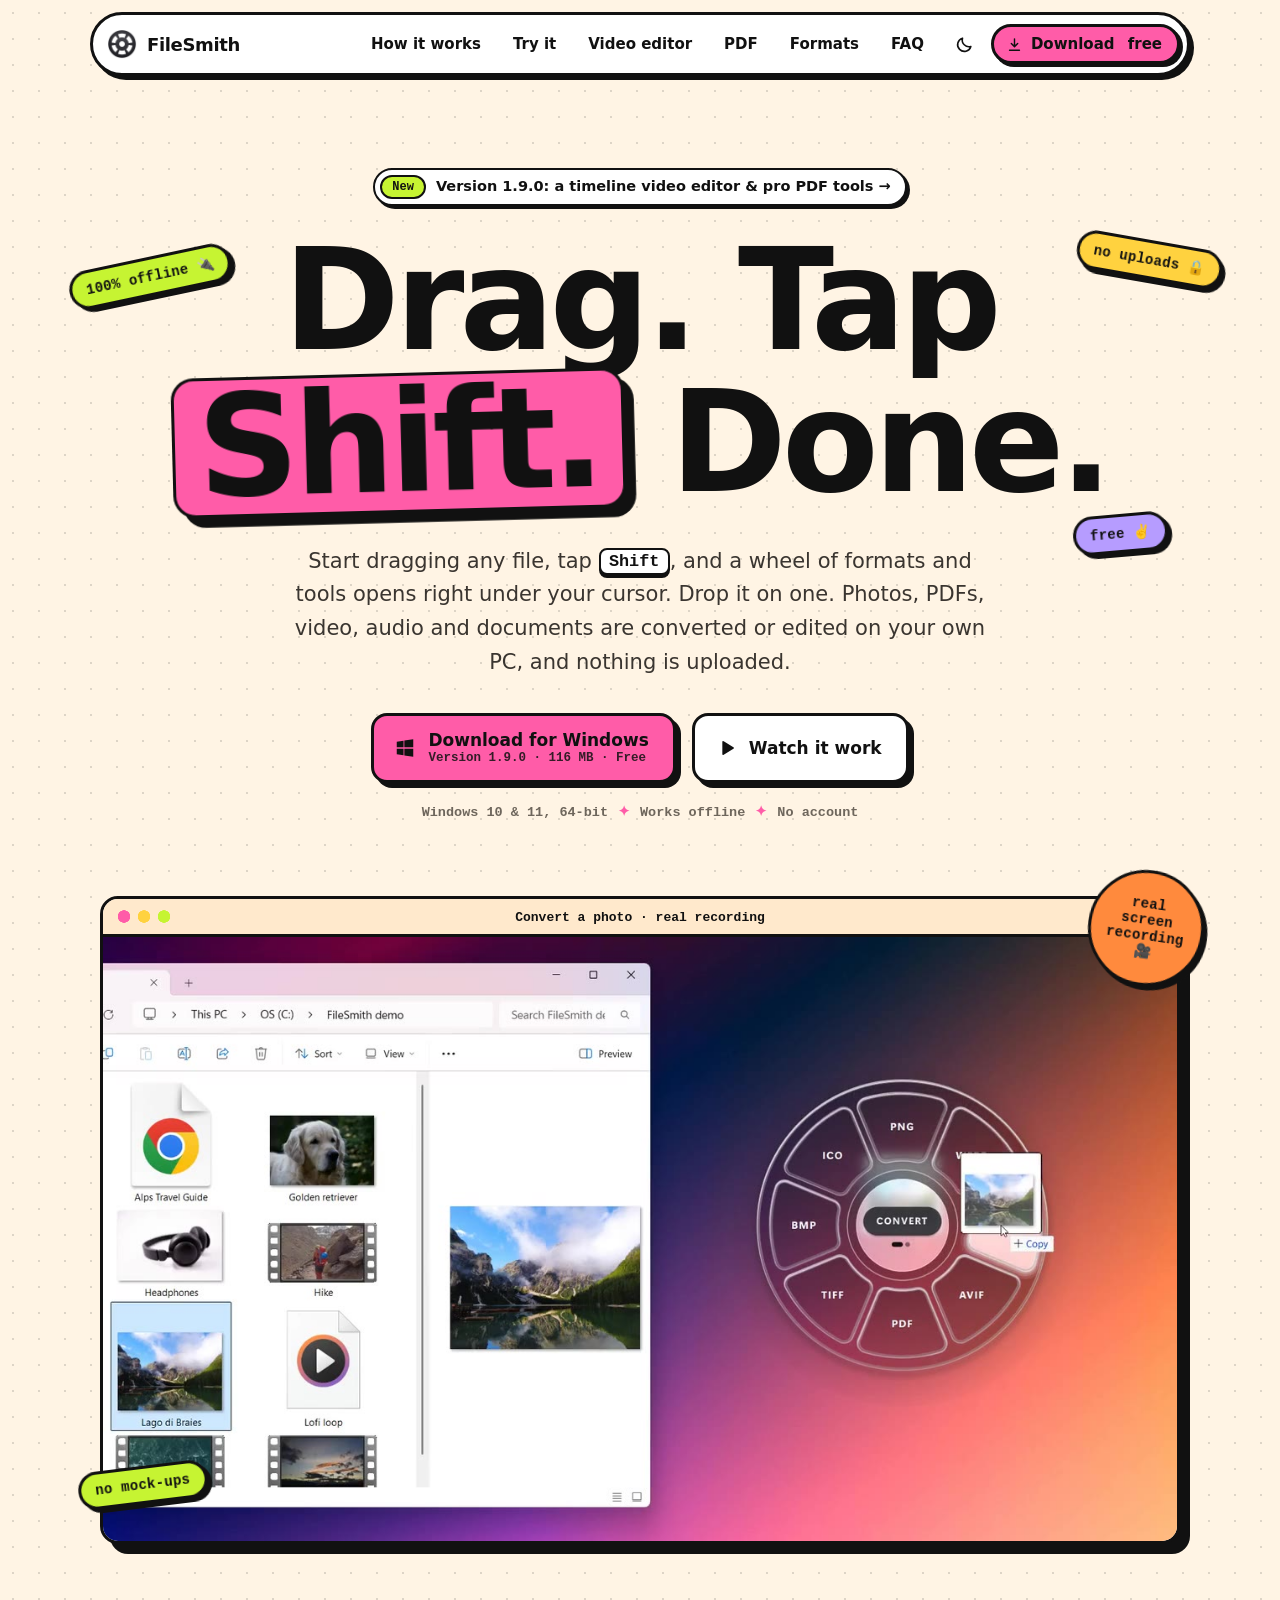
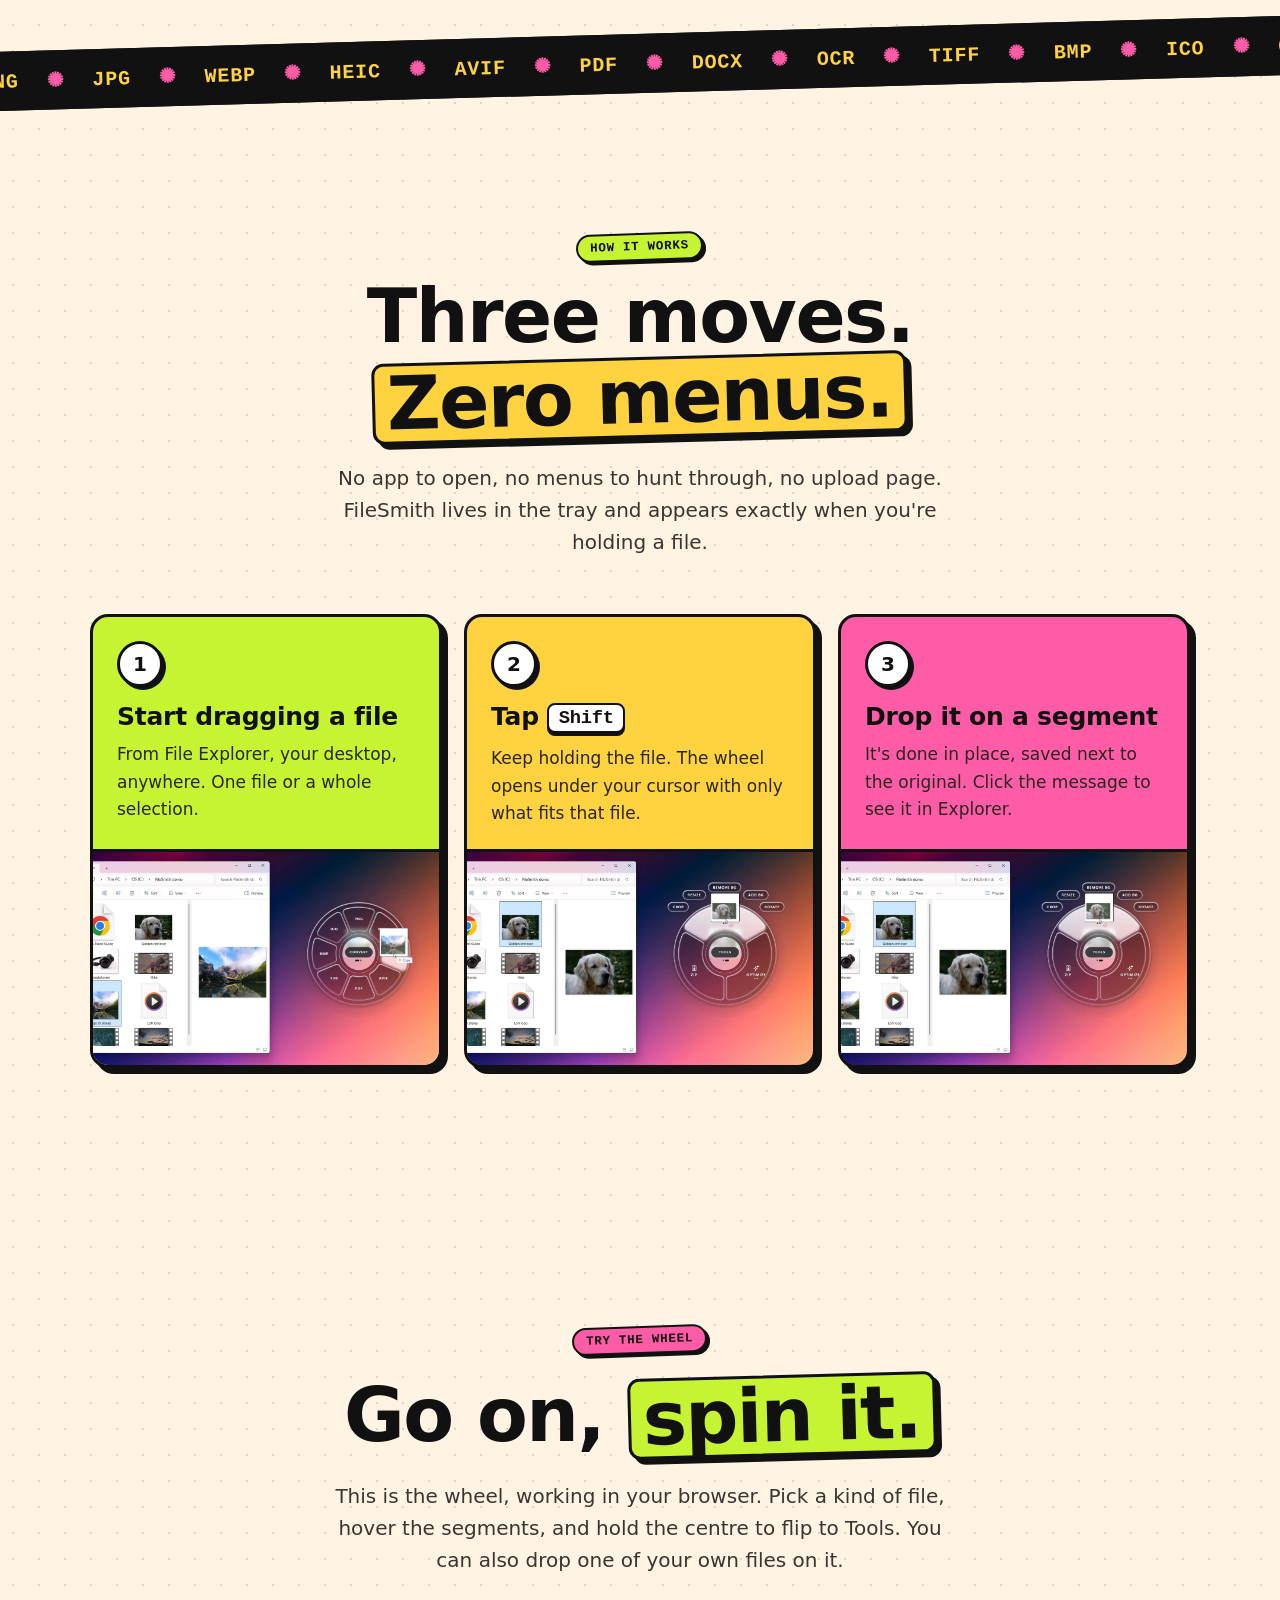
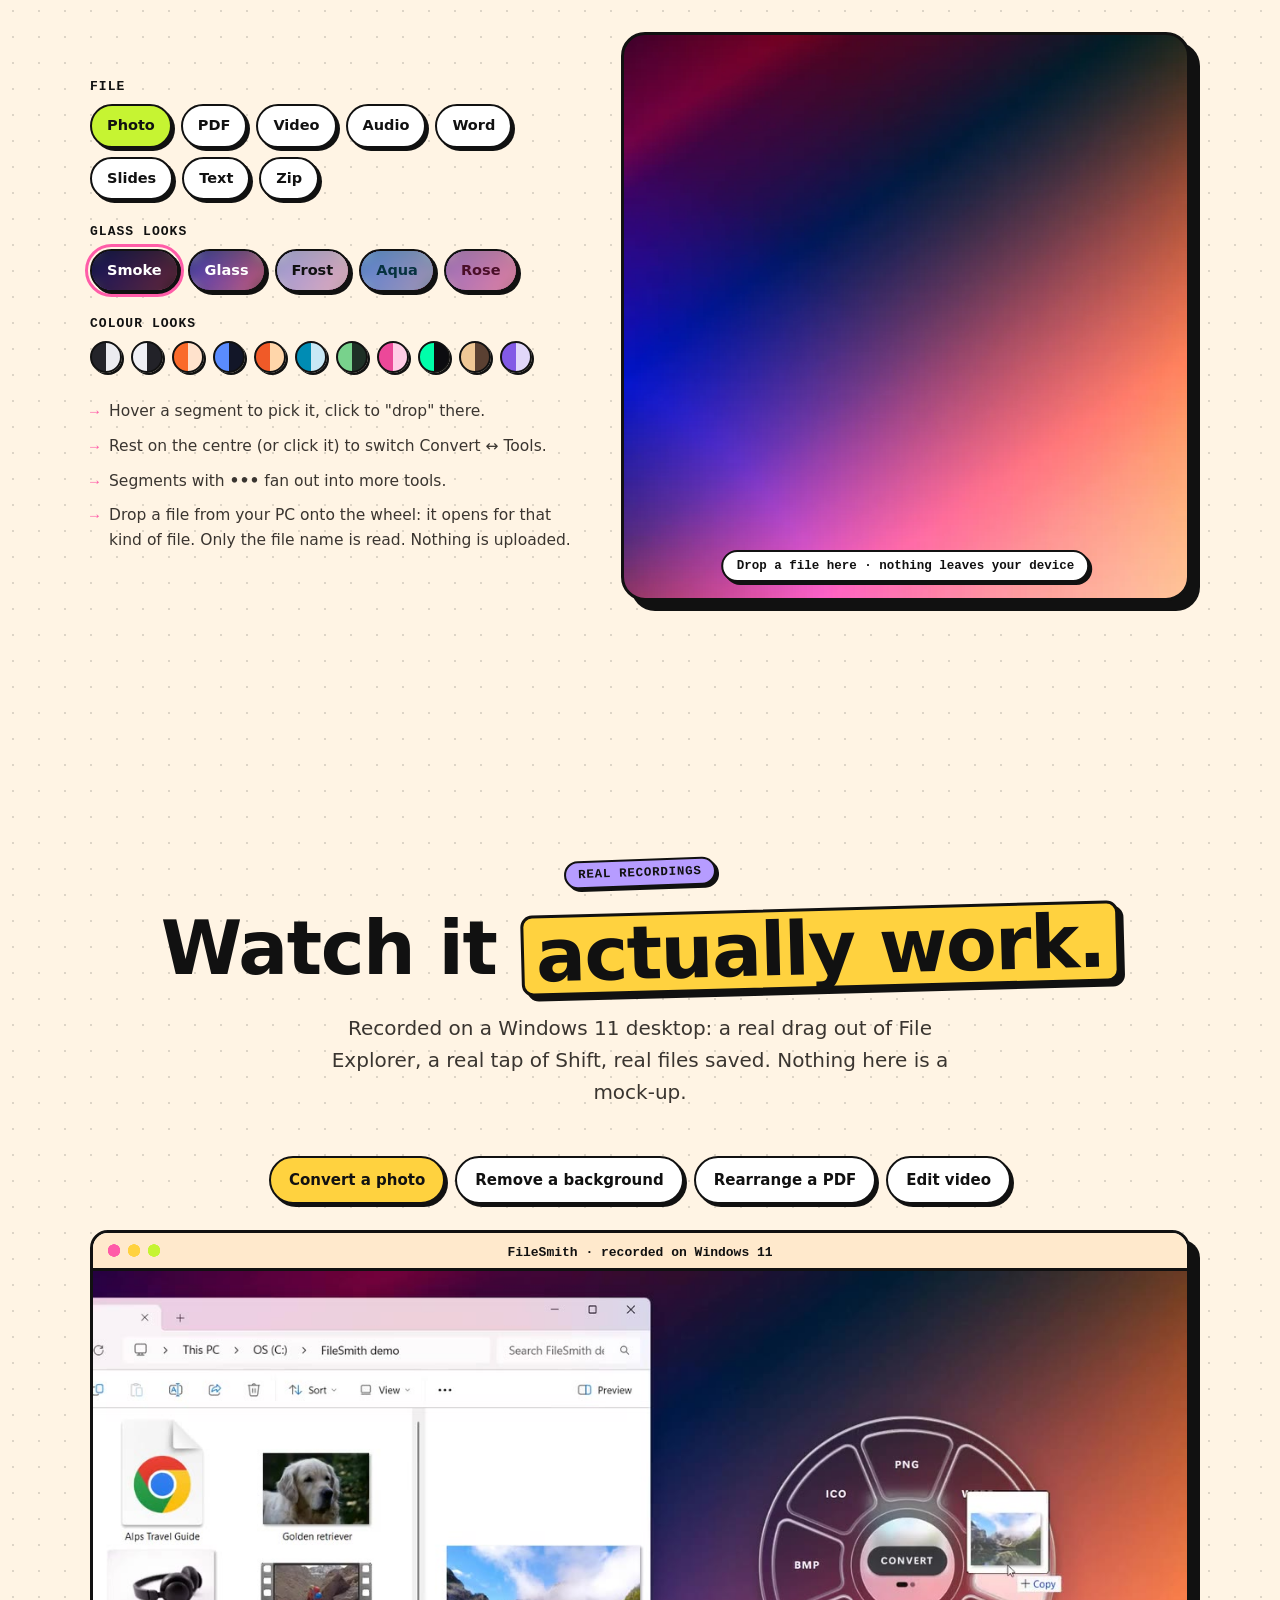
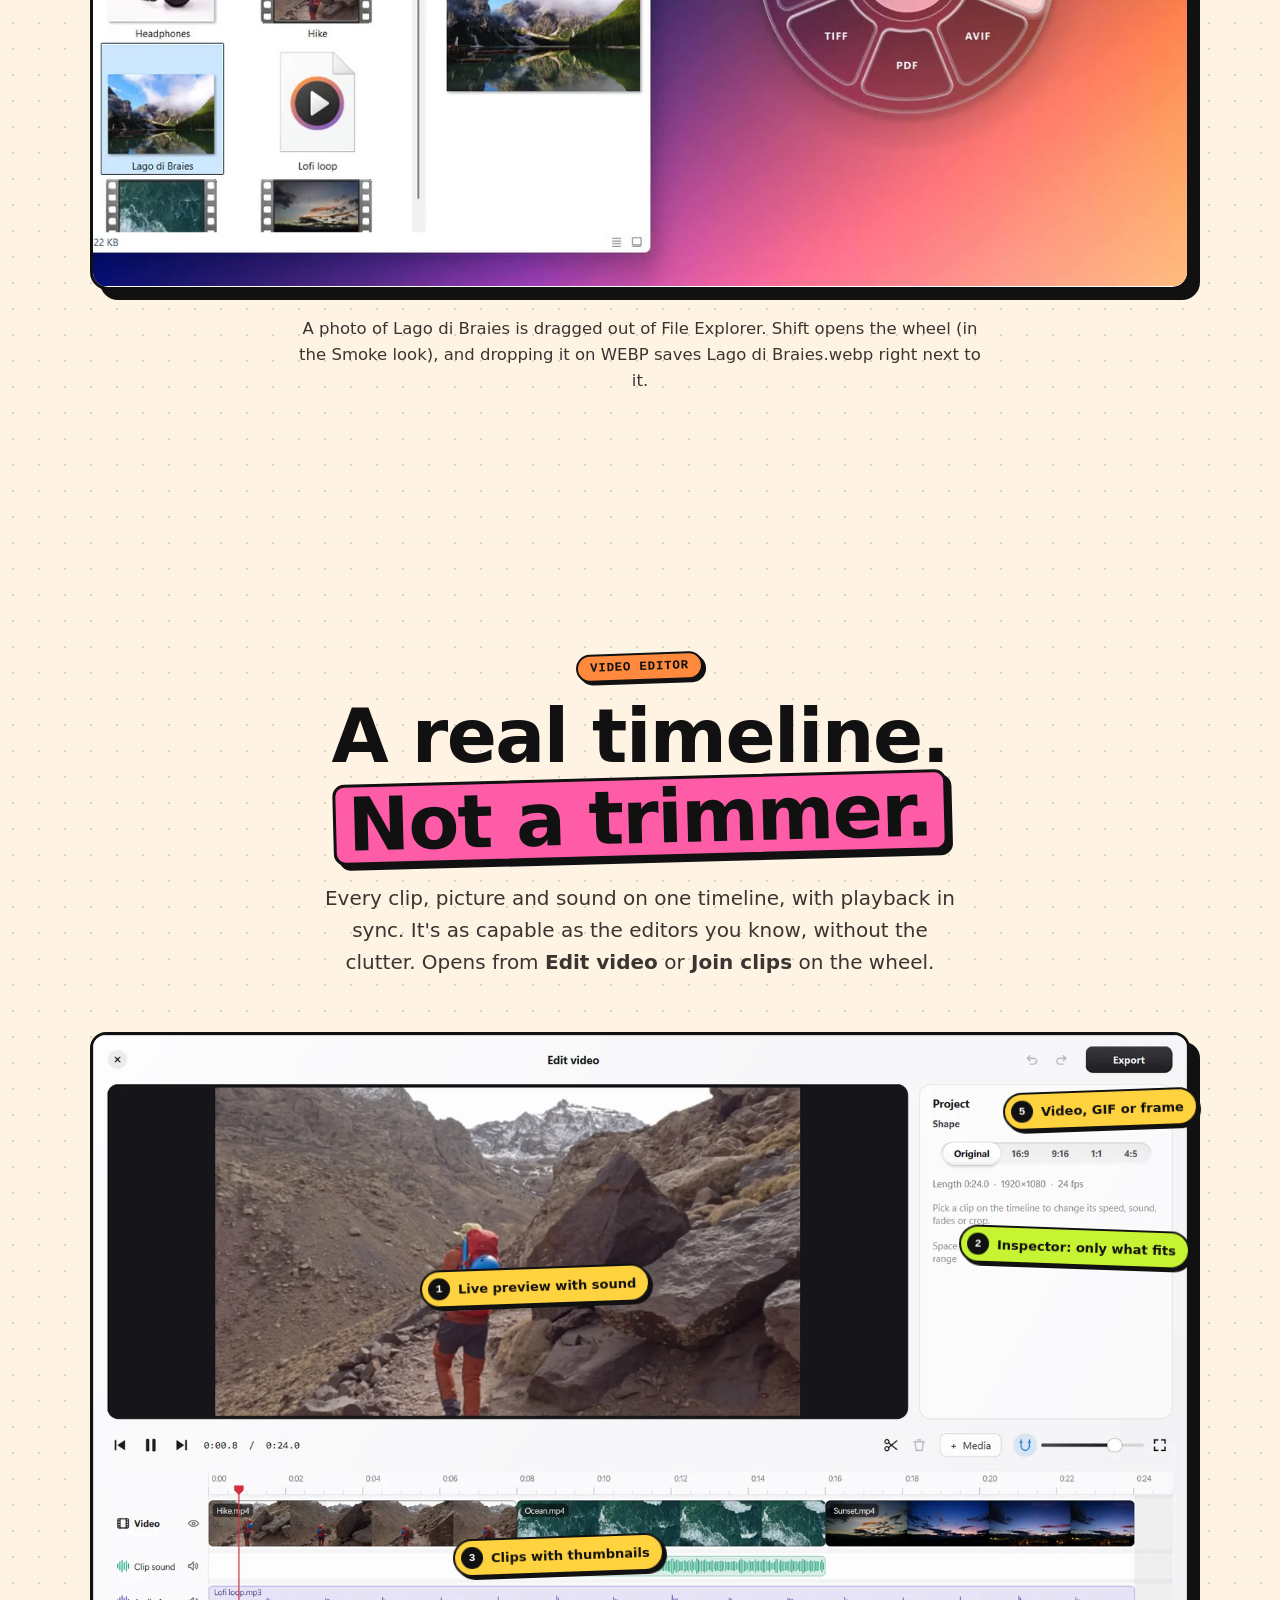
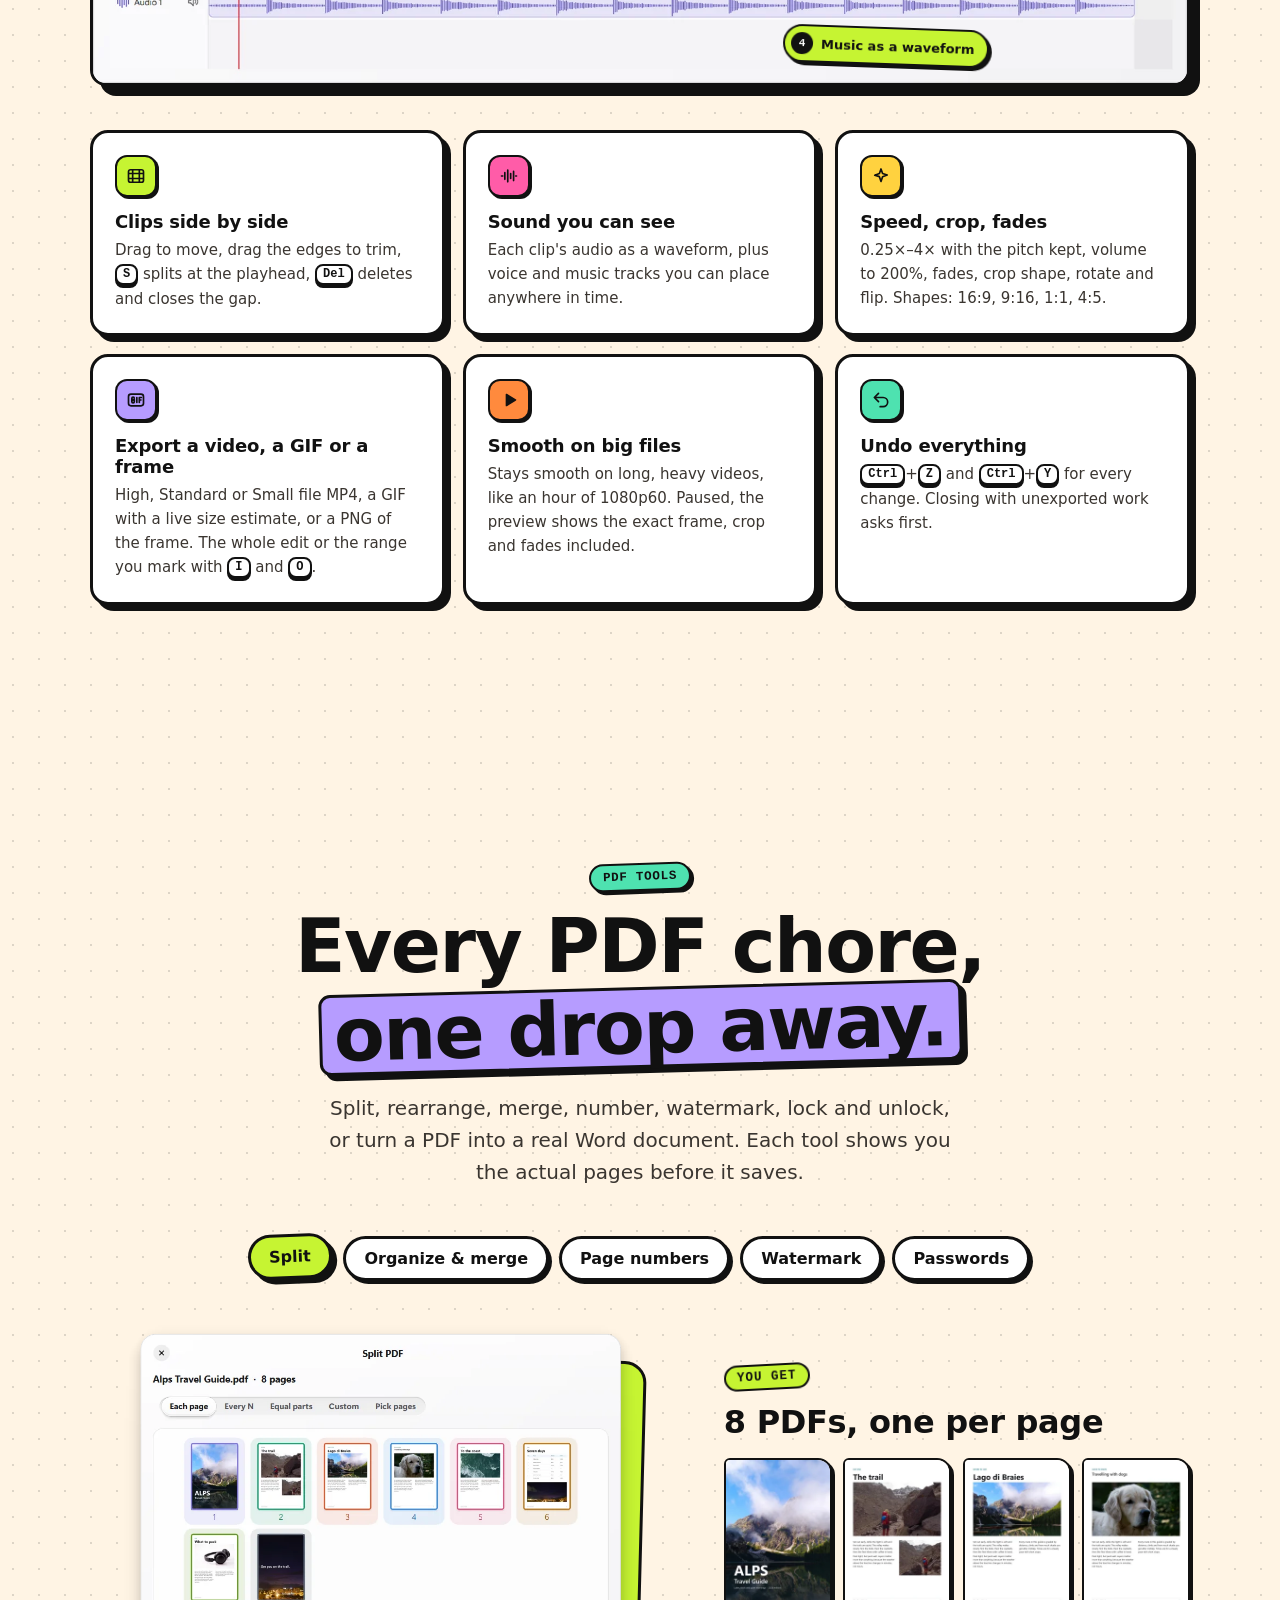
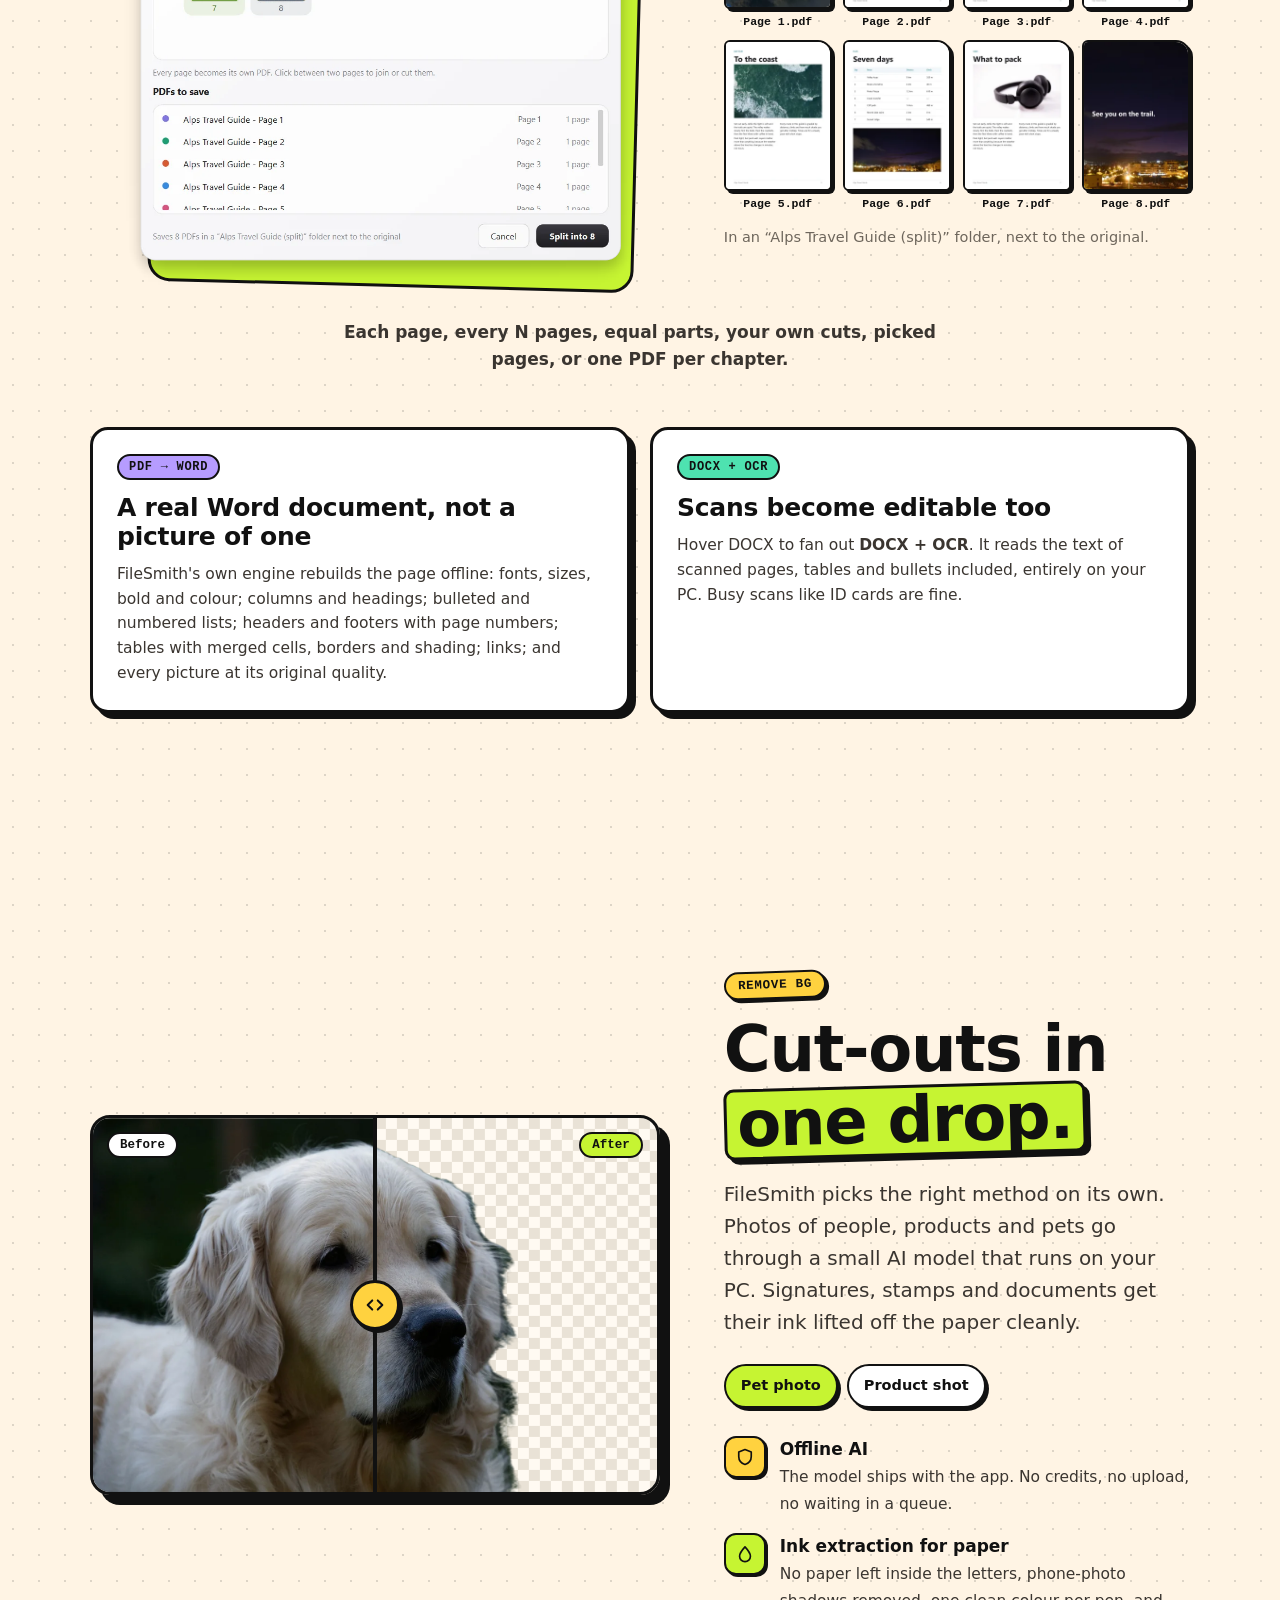
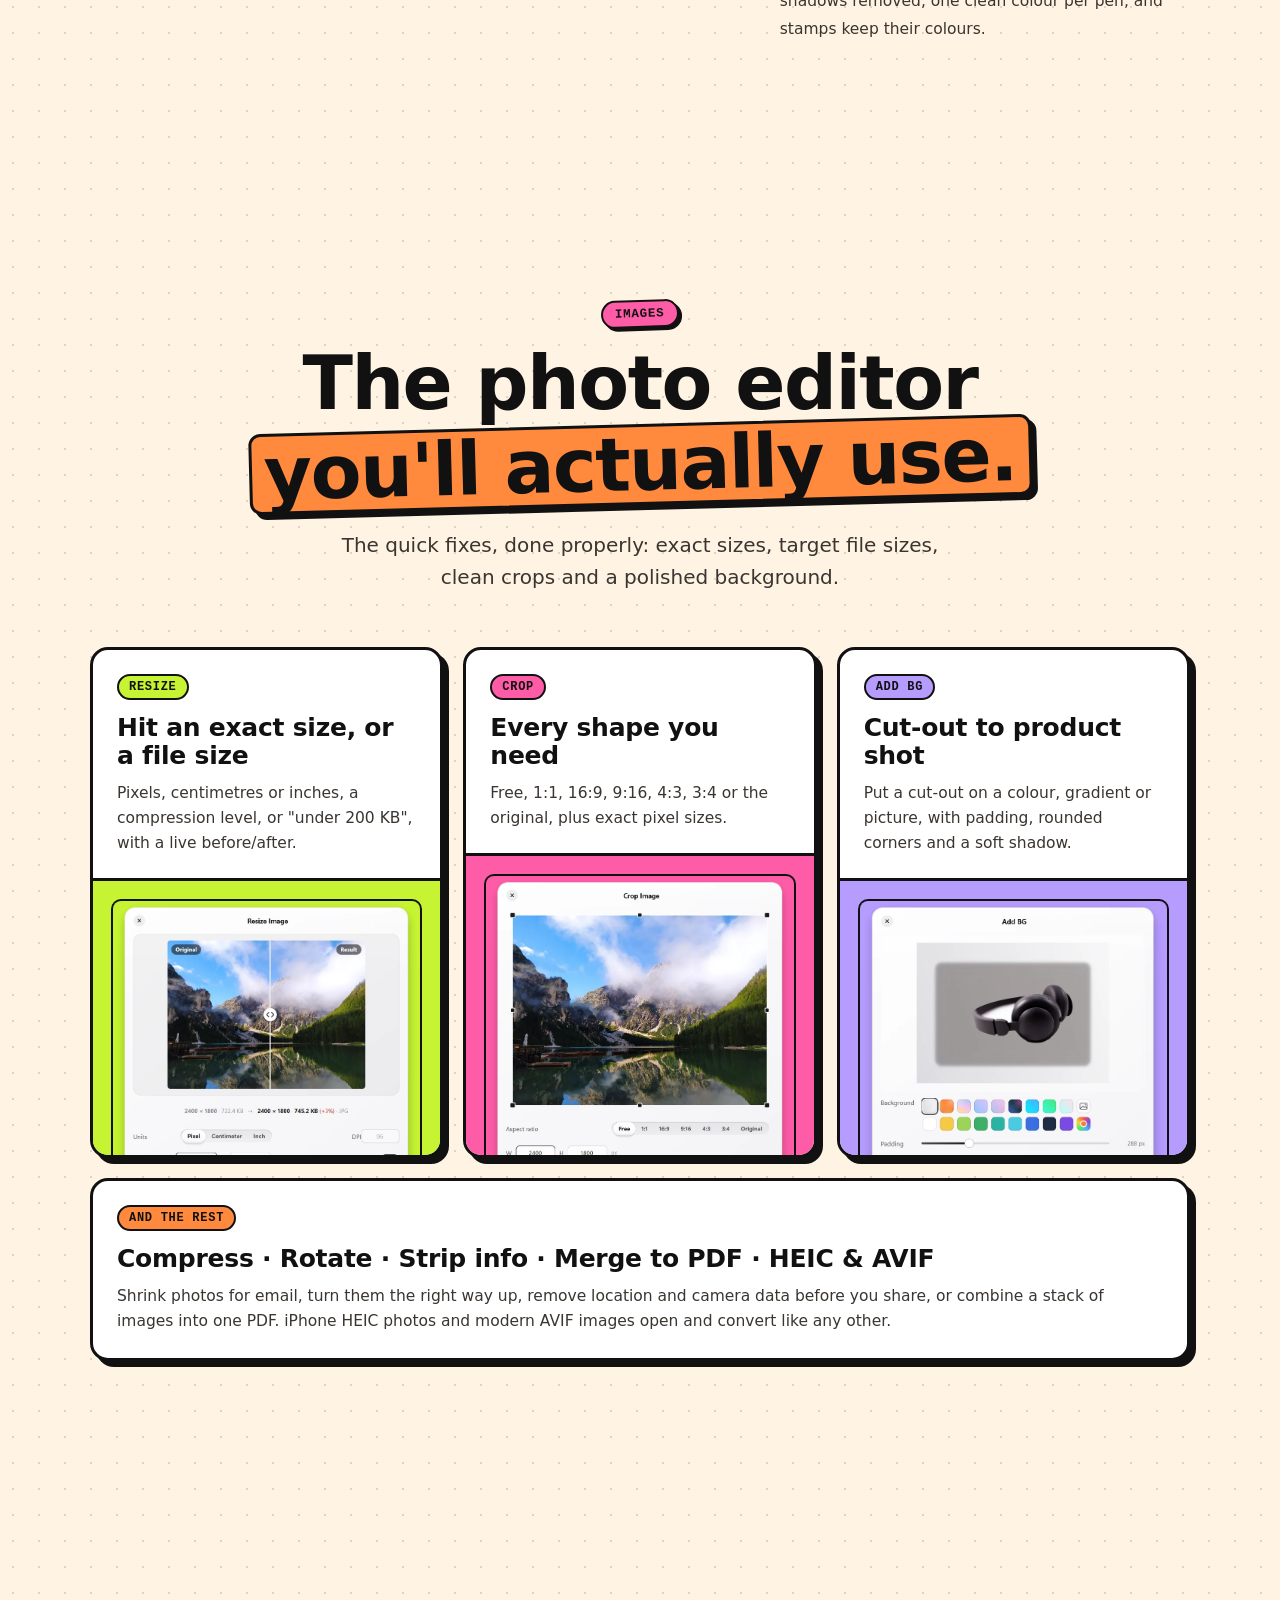
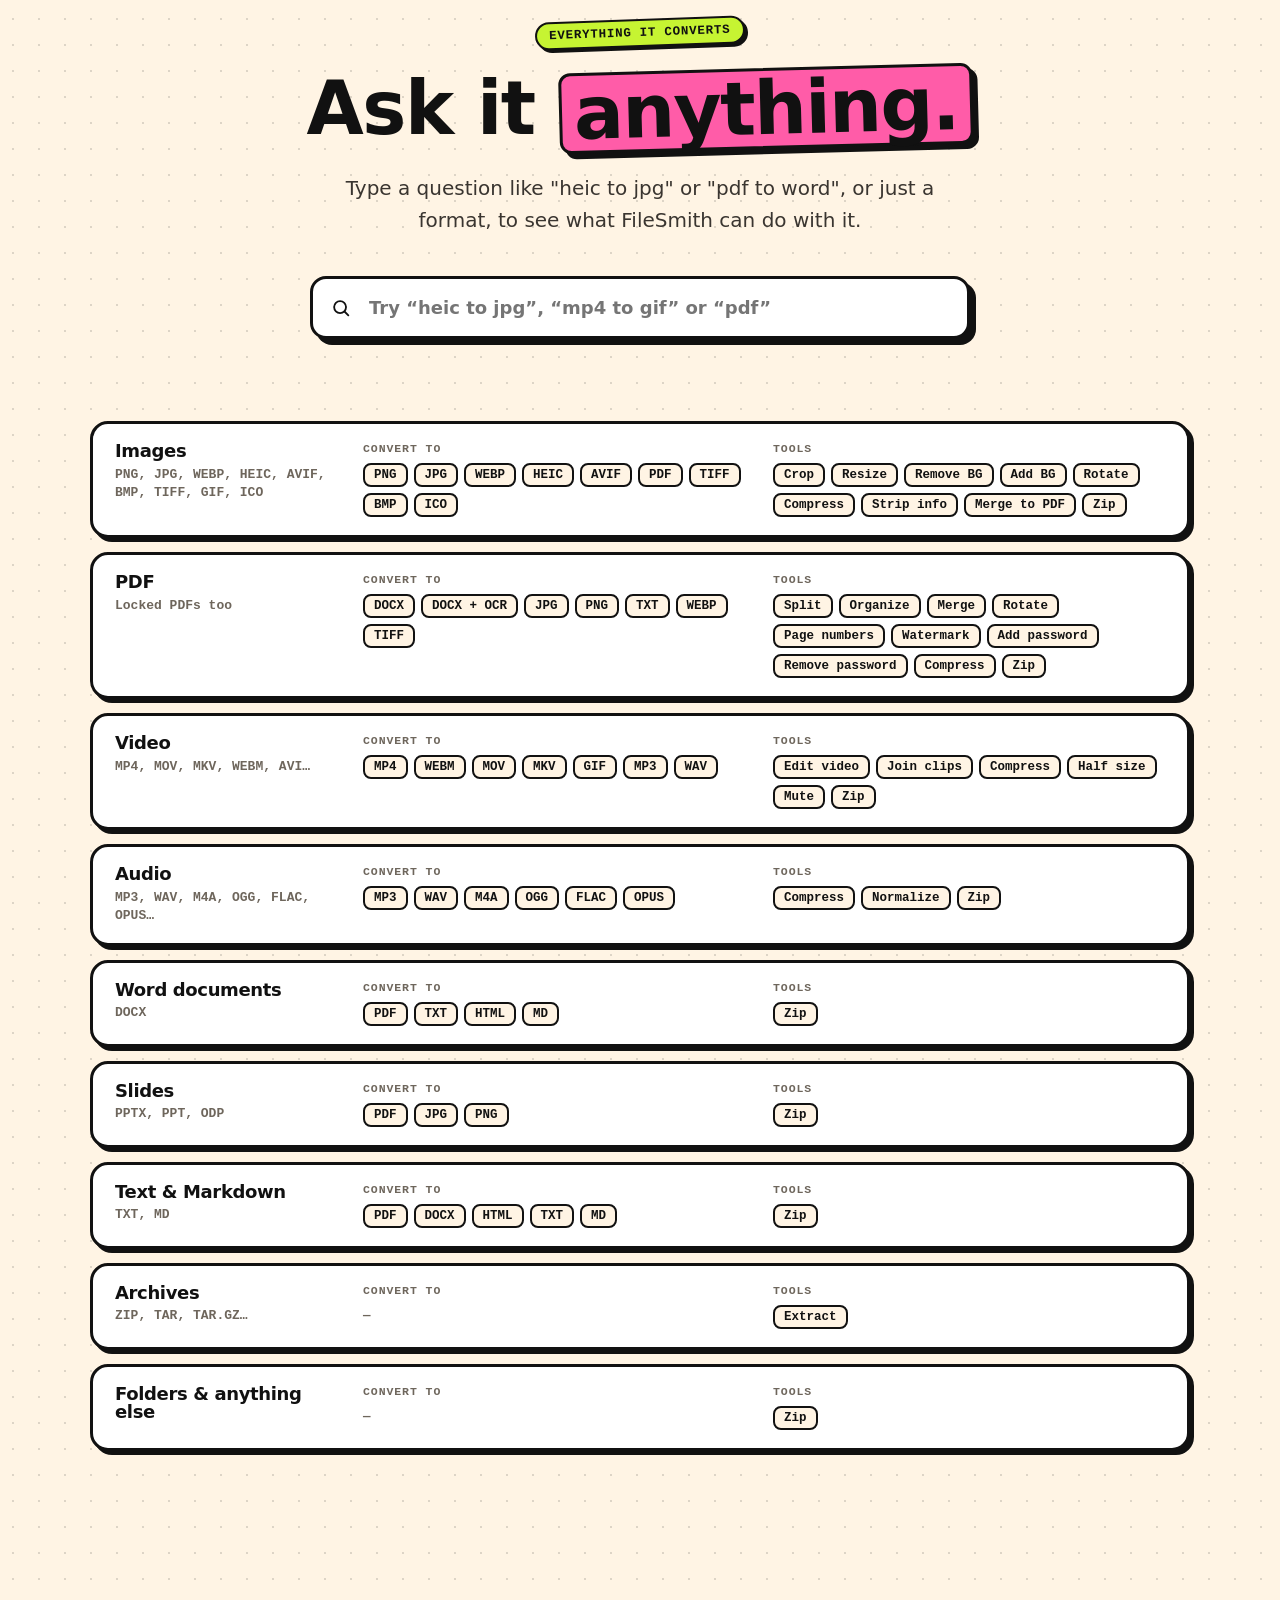
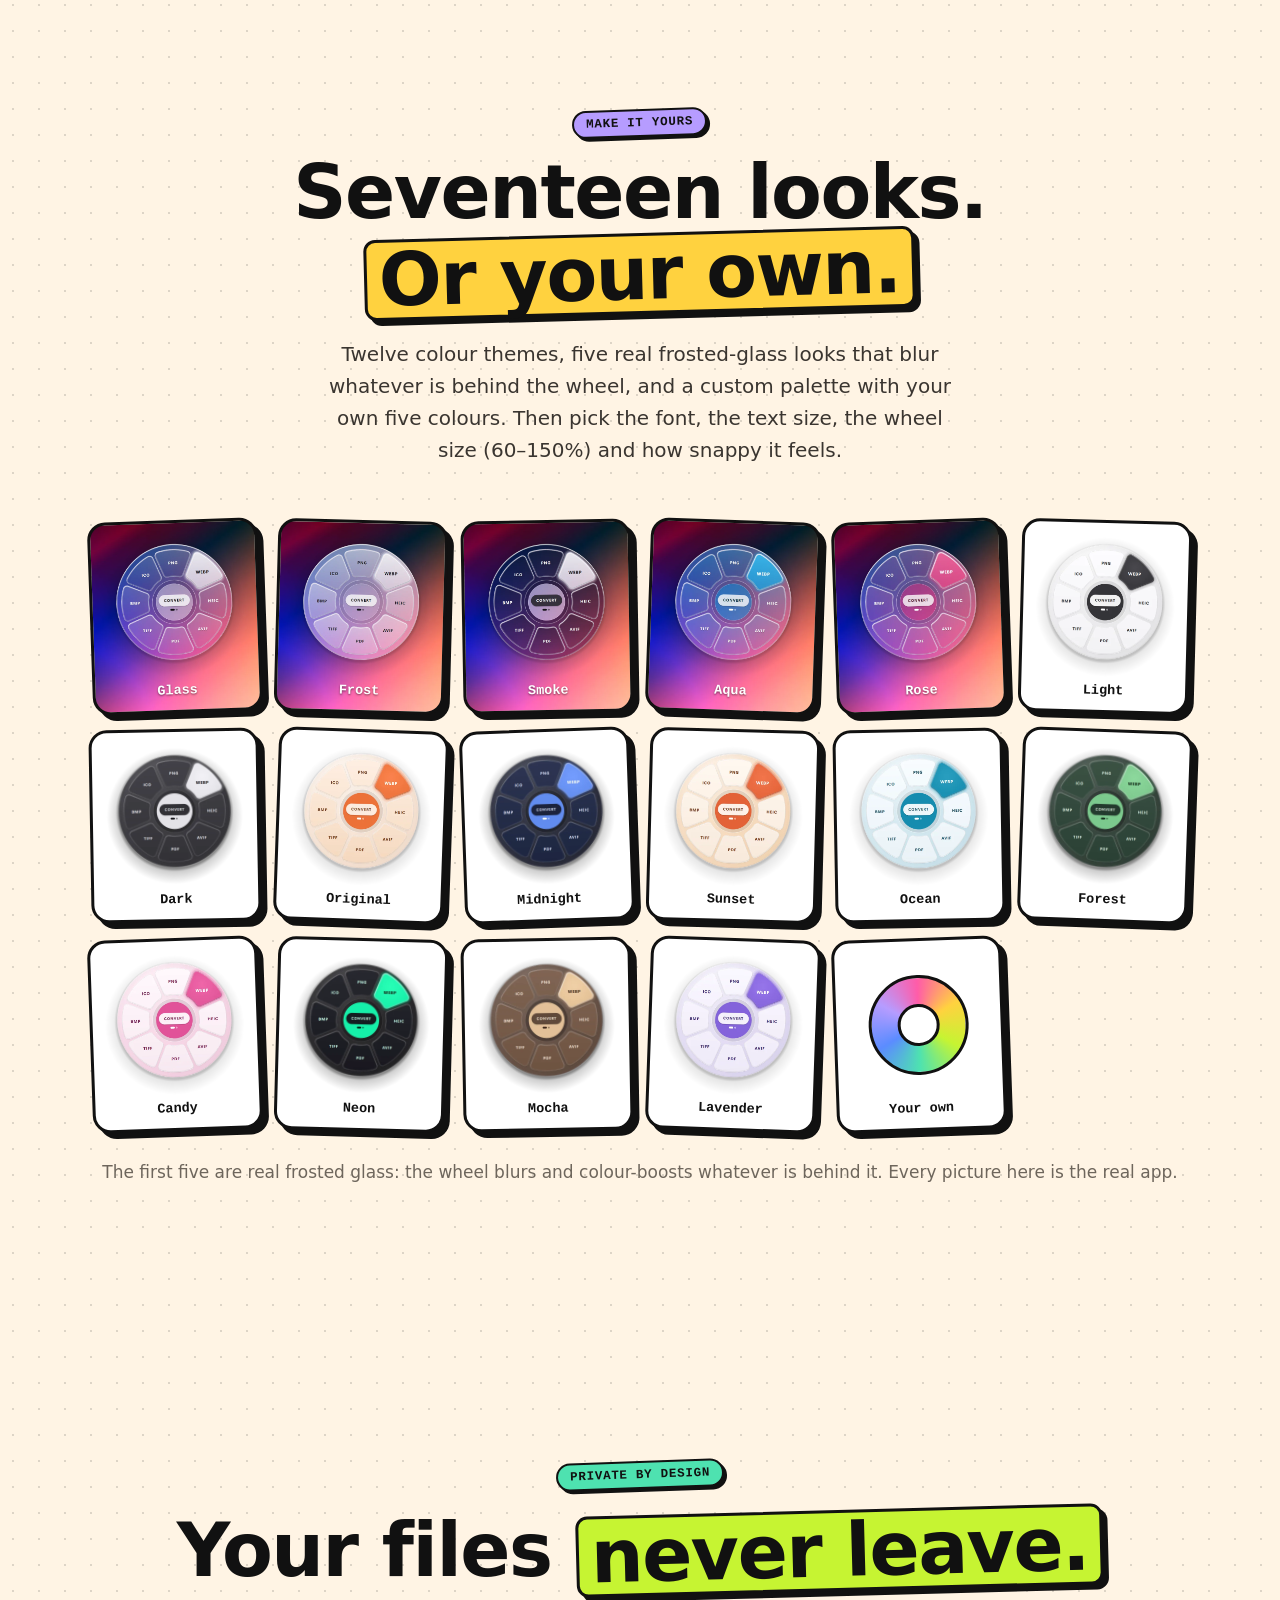
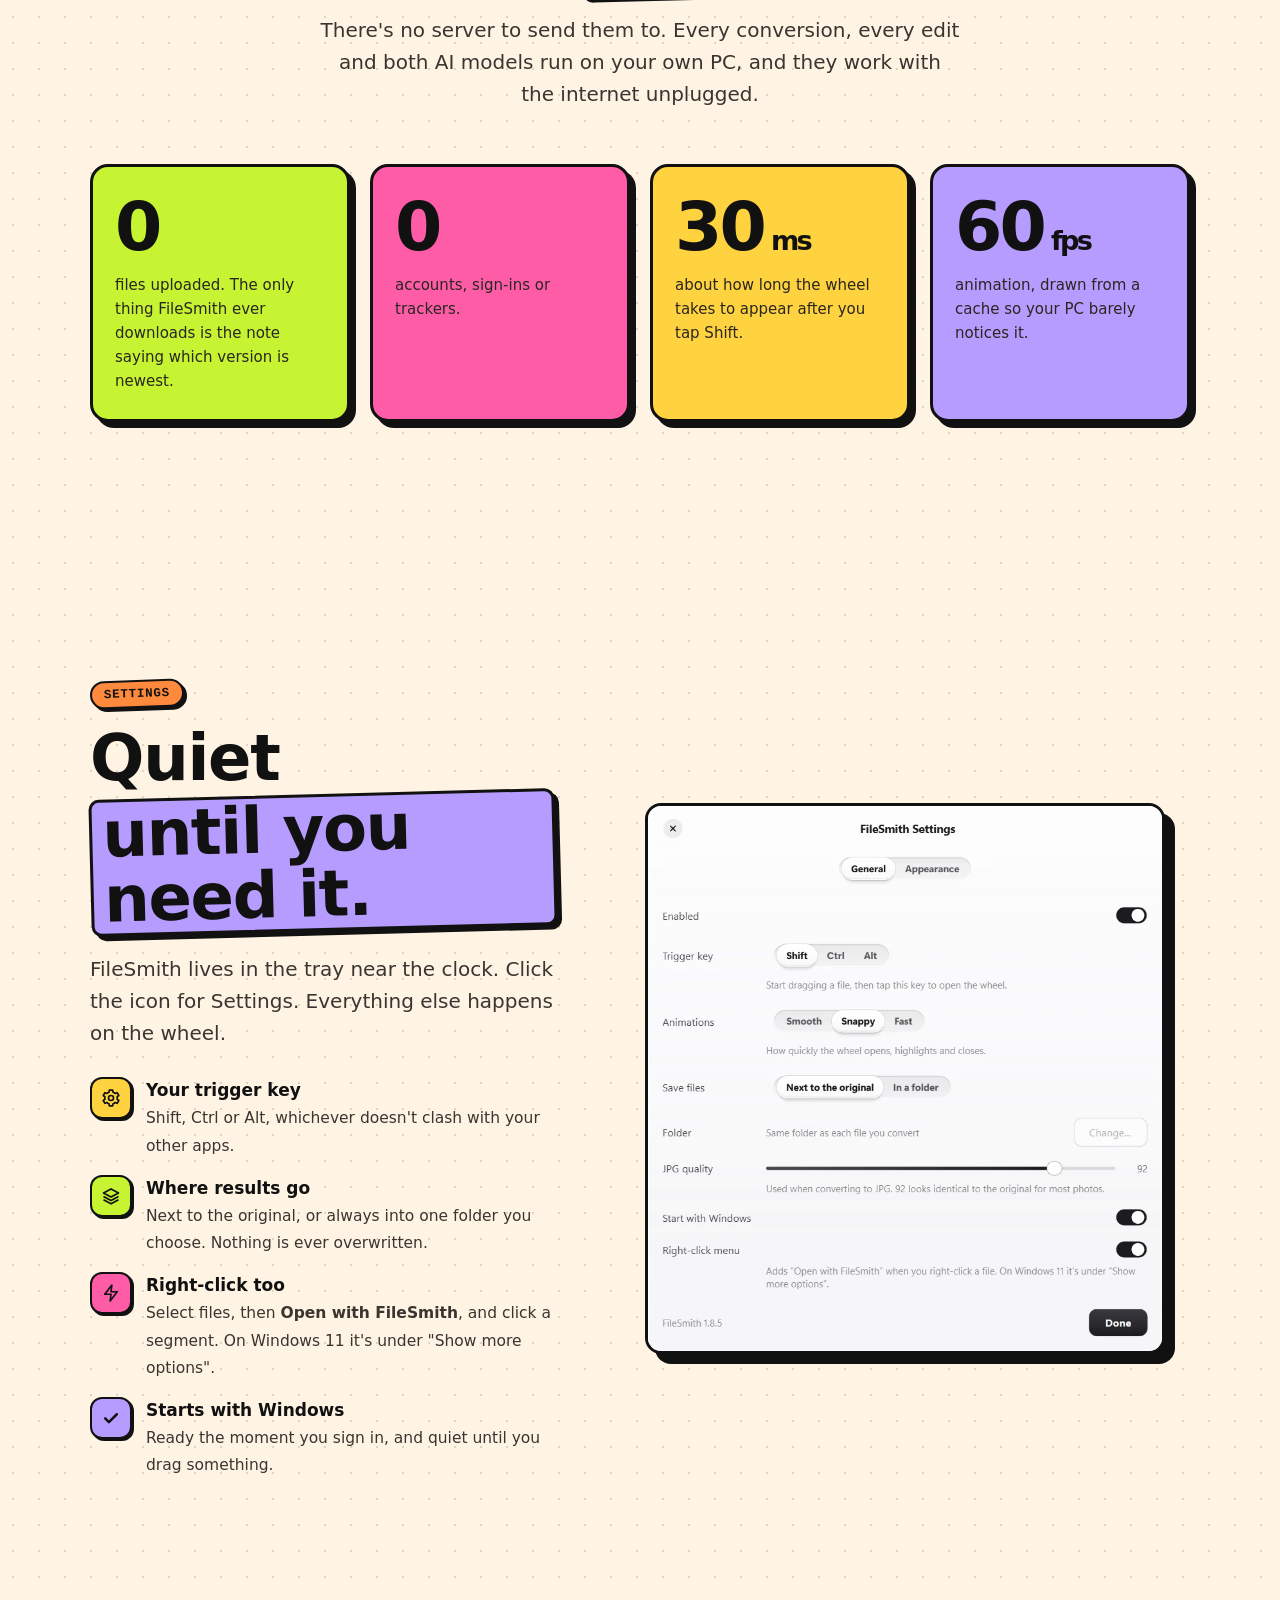
==== commit f9c80665: "Before/after sliders move only while dragged" ====
--- a/index.html
+++ b/index.html
@@ -1,515 +1,515 @@
-<!doctype html>
-<html lang="en">
-<head>
-<meta charset="utf-8">
-<meta name="viewport" content="width=device-width, initial-scale=1, viewport-fit=cover">
-<title>FileSmith: drag, tap Shift, done</title>
-<meta name="description" content="FileSmith is a Windows app that converts and edits files where you drag them. Start dragging any file, tap Shift, and a wheel of formats and tools opens under your cursor. Offline, private, free.">
-<meta name="theme-color" content="#121212" media="(prefers-color-scheme: dark)">
-<meta name="theme-color" content="#fff4e4" media="(prefers-color-scheme: light)">
-<meta property="og:type" content="website">
-<meta property="og:title" content="FileSmith: drag, tap Shift, done">
-<meta property="og:description" content="Convert and edit any file right where you drag it. Photos, PDFs, video, audio and documents, all offline on your PC.">
-<meta property="og:image" content="img/og.jpg">
-<meta name="twitter:card" content="summary_large_image">
-<link rel="icon" type="image/png" href="img/favicon.png">
-<link rel="apple-touch-icon" href="img/icon-256.png">
-<link rel="preload" as="image" href="media/flow-convert.jpg">
-<link rel="stylesheet" href="css/site.css?v=23">
-<script>
-  // theme before first paint: saved choice, else the system's
-  try { var t = localStorage.getItem("fs-theme"); if (t) document.documentElement.dataset.theme = t; } catch (e) {}
-</script>
-</head>
-<body>
-<a class="skip" href="#main">Skip to content</a>
-
-<svg width="0" height="0" style="position:absolute" aria-hidden="true">
-  <symbol id="i-win" viewBox="0 0 24 24"><path fill="currentColor" d="M3 5.1 10.4 4v7.2H3zm0 13.8 7.4 1.1v-7.1H3zM11.3 3.9 21 2.5v8.7h-9.7zm0 16.2 9.7 1.4v-8.6h-9.7z"/></symbol>
-  <symbol id="i-down" viewBox="0 0 24 24"><path fill="none" stroke="currentColor" stroke-width="2" stroke-linecap="round" stroke-linejoin="round" d="M12 4v11m0 0-4.5-4.5M12 15l4.5-4.5M5 20h14"/></symbol>
-  <symbol id="i-sun" viewBox="0 0 24 24"><g fill="none" stroke="currentColor" stroke-width="2" stroke-linecap="round"><circle cx="12" cy="12" r="4.2"/><path d="M12 2.5v2M12 19.5v2M4.6 4.6 6 6M18 18l1.4 1.4M2.5 12h2M19.5 12h2M4.6 19.4 6 18M18 6l1.4-1.4"/></g></symbol>
-  <symbol id="i-moon" viewBox="0 0 24 24"><path fill="none" stroke="currentColor" stroke-width="2" stroke-linejoin="round" d="M20 14.5A8.5 8.5 0 0 1 9.5 4a8.5 8.5 0 1 0 10.5 10.5z"/></symbol>
-  <symbol id="i-menu" viewBox="0 0 24 24"><path fill="none" stroke="currentColor" stroke-width="2" stroke-linecap="round" d="M4 7h16M4 12h16M4 17h16"/></symbol>
-  <symbol id="i-play" viewBox="0 0 24 24"><path fill="currentColor" d="M8 5.5v13a1 1 0 0 0 1.5.86l10.6-6.5a1 1 0 0 0 0-1.72L9.5 4.64A1 1 0 0 0 8 5.5z"/></symbol>
-  <symbol id="i-check" viewBox="0 0 24 24"><path fill="none" stroke="currentColor" stroke-width="3" stroke-linecap="round" stroke-linejoin="round" d="m5 12.5 4.5 4.5L19 7.5"/></symbol>
-  <symbol id="i-lock" viewBox="0 0 24 24"><g fill="none" stroke="currentColor" stroke-width="2" stroke-linecap="round"><rect x="4.5" y="10.5" width="15" height="10" rx="2.5"/><path d="M8 10.5V7.5a4 4 0 0 1 8 0v3"/></g></symbol>
-  <symbol id="i-spark" viewBox="0 0 24 24"><path fill="none" stroke="currentColor" stroke-width="2" stroke-linejoin="round" d="M12 3.5 13.9 9l5.6 1.9-5.6 1.9L12 18.5l-1.9-5.7L4.5 11l5.6-2z"/></symbol>
-  <symbol id="i-bolt" viewBox="0 0 24 24"><path fill="none" stroke="currentColor" stroke-width="2" stroke-linejoin="round" d="M13 2.5 4.5 13.5H12l-1 8 8.5-11H12z"/></symbol>
-  <symbol id="i-film" viewBox="0 0 24 24"><g fill="none" stroke="currentColor" stroke-width="2"><rect x="3" y="4.5" width="18" height="15" rx="2.5"/><path d="M3 9h18M3 15h18M8 4.5v15M16 4.5v15"/></g></symbol>
-  <symbol id="i-wave" viewBox="0 0 24 24"><path fill="none" stroke="currentColor" stroke-width="2" stroke-linecap="round" d="M3 12h1.5M7 8v8M10.5 5v14M14 9v6M17.5 6.5v11M21 12h-1"/></symbol>
-  <symbol id="i-layers" viewBox="0 0 24 24"><g fill="none" stroke="currentColor" stroke-width="2" stroke-linejoin="round"><path d="m12 3.5 9 4.8-9 4.8-9-4.8z"/><path d="m3 12.5 9 4.8 9-4.8M3 16.6l9 4.8 9-4.8"/></g></symbol>
-  <symbol id="i-scissors" viewBox="0 0 24 24"><g fill="none" stroke="currentColor" stroke-width="2" stroke-linecap="round"><circle cx="6" cy="7" r="2.8"/><circle cx="6" cy="17" r="2.8"/><path d="M8.2 8.6 20 18M8.2 15.4 20 6"/></g></symbol>
-  <symbol id="i-undo" viewBox="0 0 24 24"><path fill="none" stroke="currentColor" stroke-width="2" stroke-linecap="round" stroke-linejoin="round" d="M9 14 4 9l5-5M4 9h10.5a5.5 5.5 0 0 1 0 11H11"/></symbol>
-  <symbol id="i-gif" viewBox="0 0 24 24"><g fill="none" stroke="currentColor" stroke-width="2" stroke-linejoin="round"><rect x="3" y="5" width="18" height="14" rx="3"/><path d="M8 12.5v-1h2v2.5a1.5 1.5 0 0 1-3 0v-4a1.5 1.5 0 0 1 3 0M13 9v6M16 15V9h2.5M16 12h2" stroke-linecap="round"/></g></symbol>
-  <symbol id="i-shield" viewBox="0 0 24 24"><path fill="none" stroke="currentColor" stroke-width="2" stroke-linejoin="round" d="M12 3 4.5 6v5.5c0 4.6 3.2 8.2 7.5 9.5 4.3-1.3 7.5-4.9 7.5-9.5V6z"/></symbol>
-  <symbol id="i-search" viewBox="0 0 24 24"><g fill="none" stroke="currentColor" stroke-width="2" stroke-linecap="round"><circle cx="11" cy="11" r="6.5"/><path d="m20 20-4.2-4.2"/></g></symbol>
-  <symbol id="i-arrows" viewBox="0 0 24 24"><path fill="none" stroke="currentColor" stroke-width="2.2" stroke-linecap="round" stroke-linejoin="round" d="m9 7-5 5 5 5M15 7l5 5-5 5"/></symbol>
-  <symbol id="i-text" viewBox="0 0 24 24"><path fill="none" stroke="currentColor" stroke-width="2" stroke-linecap="round" d="M5 6.5V5h14v1.5M12 5v14M9.5 19h5"/></symbol>
-  <symbol id="i-drop" viewBox="0 0 24 24"><path fill="none" stroke="currentColor" stroke-width="2" stroke-linejoin="round" d="M12 3.5s6.5 7 6.5 11.2a6.5 6.5 0 0 1-13 0C5.5 10.5 12 3.5 12 3.5z"/></symbol>
-  <symbol id="w-edit" viewBox="0 0 24 24"><path fill="none" stroke="currentColor" stroke-width="2" stroke-linejoin="round" d="M15.5 4.5 19.5 8.5 8.5 19.5H4.5v-4z"/></symbol>
-  <symbol id="w-zip" viewBox="0 0 24 24"><g fill="none" stroke="currentColor" stroke-width="2" stroke-linejoin="round"><rect x="6" y="3" width="12" height="18" rx="2.5"/><path d="M12 3v3m0 2v2m0 2v2" stroke-linecap="round"/><rect x="10.3" y="14" width="3.4" height="4" rx="1"/></g></symbol>
-  <symbol id="w-pages" viewBox="0 0 24 24"><g fill="none" stroke="currentColor" stroke-width="2" stroke-linejoin="round"><rect x="8" y="3" width="12" height="15" rx="2"/><path d="M5 7v12.5A1.5 1.5 0 0 0 6.5 21H16"/></g></symbol>
-  <symbol id="w-stamp" viewBox="0 0 24 24"><g fill="none" stroke="currentColor" stroke-width="2" stroke-linejoin="round"><path d="M9.5 13V9.5a2.5 2.5 0 1 1 5 0V13M4.5 13h15v4h-15zM6 20.5h12" stroke-linecap="round"/></g></symbol>
-  <symbol id="w-compress" viewBox="0 0 24 24"><path fill="none" stroke="currentColor" stroke-width="2" stroke-linecap="round" stroke-linejoin="round" d="M12 3v6m0 0-3-3m3 3 3-3M12 21v-6m0 0-3 3m3-3 3 3M4 12h16"/></symbol>
-  <symbol id="w-mute" viewBox="0 0 24 24"><g fill="none" stroke="currentColor" stroke-width="2" stroke-linejoin="round" stroke-linecap="round"><path d="M4 9.5h3.5L12 5.5v13l-4.5-4H4z"/><path d="m16 9.5 5 5m0-5-5 5"/></g></symbol>
-  <symbol id="w-unzip" viewBox="0 0 24 24"><g fill="none" stroke="currentColor" stroke-width="2" stroke-linejoin="round" stroke-linecap="round"><path d="M4 8.5 12 4l8 4.5v7L12 20l-8-4.5z"/><path d="M12 11v6m-2.5-2.5L12 17l2.5-2.5"/></g></symbol>
-  <symbol id="i-gear" viewBox="0 0 24 24"><g fill="none" stroke="currentColor" stroke-width="2"><circle cx="12" cy="12" r="3"/><path d="M19.4 13.5a7.6 7.6 0 0 0 0-3l2-1.5-2-3.4-2.3 1a7.6 7.6 0 0 0-2.6-1.5L14 2.5h-4l-.5 2.6A7.6 7.6 0 0 0 7 6.6l-2.3-1-2 3.4 2 1.5a7.6 7.6 0 0 0 0 3l-2 1.5 2 3.4 2.3-1a7.6 7.6 0 0 0 2.6 1.5l.4 2.6h4l.5-2.6a7.6 7.6 0 0 0 2.6-1.5l2.3 1 2-3.4z" stroke-linejoin="round"/></g></symbol>
-</svg>
-
-
-<header class="nav" id="nav">
-  <div class="nav-in">
-    <a class="brand" href="#top"><img src="img/icon-256.png" alt="" width="28" height="28">FileSmith</a>
-    <nav class="nav-links" id="navlinks" aria-label="Sections">
-      <a href="#how">How it works</a>
-      <a href="#try">Try it</a>
-      <a href="#video">Video editor</a>
-      <a href="#pdf">PDF</a>
-      <a href="#formats">Formats</a>
-      <a href="#faq">FAQ</a>
-    </nav>
-    <button class="icon-btn theme-btn" id="themeBtn" type="button" aria-label="Switch light or dark">
-      <svg class="sun"><use href="#i-sun"/></svg><svg class="moon"><use href="#i-moon"/></svg>
-    </button>
-    <button class="icon-btn menu-btn" id="menuBtn" type="button" aria-label="Menu" aria-expanded="false" aria-controls="navlinks"><svg><use href="#i-menu"/></svg></button>
-    <a class="btn btn-primary btn-sm" data-dl href="#download"><svg><use href="#i-down"/></svg>Download<span class="long">&nbsp;free</span></a>
-  </div>
-</header>
-
-<main id="main">
-
-<!-- ───────── hero ───────── -->
-<section class="hero" id="top">
-  <div class="wrap">
-    <a class="pill" href="changelog.html"><b>New</b><span><span data-v-text>Version 1.9.0</span>: a timeline video editor &amp; pro PDF tools →</span></a>
-    <div class="hero-title">
-      <h1><span class="w">Drag.</span> <span class="w">Tap</span> <span class="w grad-text">Shift.</span> <span class="w">Done.</span></h1>
-      <span class="sticker s1" aria-hidden="true">100% offline 🔌</span>
-      <span class="sticker s2" aria-hidden="true">no uploads 🔒</span>
-      <span class="sticker s3" aria-hidden="true">free ✌️</span>
-    </div>
-    <p class="lead">Start dragging any file, tap <kbd>Shift</kbd>, and a wheel of formats and tools opens right under your cursor. Drop it on one. Photos, PDFs, video, audio and documents are converted or edited on your own PC, and nothing is uploaded.</p>
-    <div class="hero-cta">
-      <a class="btn btn-primary magnet" data-dl href="#download">
-        <svg><use href="#i-win"/></svg>
-        <span class="stack">Download for Windows<small><span data-v-text>Version 1.9.0</span> · <span data-size>116 MB</span> · Free</small></span>
-      </a>
-      <a class="btn btn-ghost" href="#flows"><svg><use href="#i-play"/></svg>Watch it work</a>
-    </div>
-    <p class="hero-meta"><span>Windows 10 &amp; 11, 64-bit</span><span>Works offline</span><span>No account</span></p>
-
-    <div class="stage" id="stage">
-      <div class="window" id="heroWindow" data-title="Convert a photo · real recording">
-        <video id="heroVideo" src="media/flow-convert.mp4" poster="media/flow-convert.jpg" muted loop playsinline autoplay preload="auto"
-               aria-label="Screen recording: a photo is dragged out of File Explorer, Shift is tapped, the FileSmith wheel opens and the photo is dropped on WEBP"></video>
-      </div>
-      <span class="sticker round s4" aria-hidden="true">real screen recording 🎥</span>
-      <span class="sticker s5" aria-hidden="true">no mock-ups</span>
-    </div>
-  </div>
-</section>
-
-<!-- ───────── ticker ───────── -->
-<div class="ticker" aria-label="Formats FileSmith works with">
-  <div class="ticker-track" id="ticker"></div>
-</div>
-
-<!-- ───────── how ───────── -->
-<section id="how">
-  <div class="wrap">
-    <div class="center reveal">
-      <span class="eyebrow" style="--c:var(--lime)">How it works</span>
-      <h2>Three moves. <span class="grad-text" style="--c:var(--yellow)">Zero menus.</span></h2>
-      <p class="lead">No app to open, no menus to hunt through, no upload page. FileSmith lives in the tray and appears exactly when you're holding a file.</p>
-    </div>
-    <div class="steps">
-      <article class="card glow step reveal">
-        <span class="num">1</span>
-        <h3>Start dragging a file</h3>
-        <p>From File Explorer, your desktop, anywhere. One file or a whole selection.</p>
-        <div class="shot"><video data-src="media/flow-convert.mp4" data-from="0.4" data-to="2.0" muted playsinline preload="none" poster="media/flow-convert.jpg" aria-hidden="true"></video></div>
-      </article>
-      <article class="card glow step reveal d1">
-        <span class="num">2</span>
-        <h3>Tap <kbd>Shift</kbd></h3>
-        <p>Keep holding the file. The wheel opens under your cursor with only what fits that file.</p>
-        <div class="shot"><video style="object-position:72% 50%" data-src="media/flow-removebg.mp4" data-from="1.9" data-to="4.3" muted playsinline preload="none" poster="media/flow-removebg.jpg" aria-hidden="true"></video></div>
-      </article>
-      <article class="card glow step reveal d2">
-        <span class="num">3</span>
-        <h3>Drop it on a segment</h3>
-        <p>It's done in place, saved next to the original. Click the message to see it in Explorer.</p>
-        <div class="shot"><video style="object-position:72% 50%" data-src="media/flow-removebg.mp4" data-from="5.6" data-to="10.6" muted playsinline preload="none" poster="media/flow-removebg.jpg" aria-hidden="true"></video></div>
-      </article>
-    </div>
-  </div>
-</section>
-
-<!-- ───────── playground ───────── -->
-<section id="try">
-  <div class="wrap">
-    <div class="center reveal">
-      <span class="eyebrow" style="--c:var(--pink)">Try the wheel</span>
-      <h2>Go on, <span class="grad-text" style="--c:var(--lime)">spin it.</span></h2>
-      <p class="lead">This is the wheel, working in your browser. Pick a kind of file, hover the segments, and hold the centre to flip to Tools. You can also drop one of your own files on it.</p>
-    </div>
-    <div class="playground">
-      <div class="pg-side reveal">
-        <div class="pg-label">File</div>
-        <div class="seg-ctl" id="kinds" role="group" aria-label="Kind of file"></div>
-        <div class="pg-label">Glass looks</div>
-        <div class="seg-ctl glass-looks" id="glassLooks" role="group" aria-label="Glass looks"></div>
-        <div class="pg-label">Colour looks</div>
-        <div class="swatches" id="swatches" role="group" aria-label="Colour looks"></div>
-        <ul class="hint-list">
-          <li><span>Hover a segment to pick it, click to "drop" there.</span></li>
-          <li><span>Rest on the centre (or click it) to switch Convert ↔ Tools.</span></li>
-          <li><span>Segments with <b>•••</b> fan out into more tools.</span></li>
-          <li><span>Drop a file from your PC onto the wheel: it opens for that kind of file. Only the file name is read. Nothing is uploaded.</span></li>
-        </ul>
-      </div>
-      <div class="pg-stage reveal d1" id="pgStage">
-        <canvas id="wheelCanvas" tabindex="0" role="application" aria-label="The FileSmith wheel. Hover or use the arrow keys to pick a segment, Enter to choose it, Space to switch between Convert and Tools."></canvas>
-        <div class="drop-note">Drop a file here · nothing leaves your device</div>
-      </div>
-    </div>
-  </div>
-</section>
-
-<!-- ───────── flows ───────── -->
-<section id="flows">
-  <div class="wrap">
-    <div class="center reveal">
-      <span class="eyebrow" style="--c:var(--lilac)">Real recordings</span>
-      <h2>Watch it <span class="grad-text" style="--c:var(--yellow)">actually work.</span></h2>
-      <p class="lead">Recorded on a Windows 11 desktop: a real drag out of File Explorer, a real tap of Shift, real files saved. Nothing here is a mock-up.</p>
-    </div>
-    <div class="flows reveal">
-      <div class="tabs" role="tablist" id="flowTabs">
-        <button class="tab" role="tab" aria-selected="true" data-flow="convert">Convert a photo<span class="prog"></span></button>
-        <button class="tab" role="tab" aria-selected="false" data-flow="removebg">Remove a background<span class="prog"></span></button>
-        <button class="tab" role="tab" aria-selected="false" data-flow="pdf">Rearrange a PDF<span class="prog"></span></button>
-        <button class="tab" role="tab" aria-selected="false" data-flow="video">Edit video<span class="prog"></span></button>
-      </div>
-      <div class="window flat reveal" data-title="FileSmith · recorded on Windows 11">
-        <video id="flowVideo" muted playsinline preload="none" poster="media/flow-convert.jpg" aria-label="Screen recording of FileSmith"></video>
-      </div>
-      <p class="flow-caption" id="flowCaption" aria-live="polite"></p>
-    </div>
-  </div>
-</section>
-
-<!-- ───────── video editor ───────── -->
-<section id="video">
-  <div class="wrap">
-    <div class="center reveal">
-      <span class="eyebrow" style="--c:var(--orange)">Video editor</span>
-      <h2>A real timeline. <span class="grad-text" style="--c:var(--pink)">Not a trimmer.</span></h2>
-      <p class="lead">Every clip, picture and sound on one timeline, with playback in sync. It's as capable as the editors you know, without the clutter. Opens from <b>Edit video</b> or <b>Join clips</b> on the wheel.</p>
-    </div>
-    <div class="editor-shot reveal">
-      <div class="callouts">
-        <div class="shot-frame"><img src="img/e-video.webp" width="1600" height="949" loading="lazy" alt="The FileSmith video editor: a preview of a hiking clip, a project inspector, and a timeline with three video clips with thumbnails, their sound as a green waveform and a music track as a purple waveform"></div>
-        <span class="callout" style="left:30%;top:36%"><i>1</i>Live preview with sound</span>
-        <span class="callout" style="left:79%;top:30%"><i>2</i>Inspector: only what fits</span>
-        <span class="callout" style="left:33%;top:77%"><i>3</i>Clips with thumbnails</span>
-        <span class="callout" style="left:63%;top:91%"><i>4</i>Music as a waveform</span>
-        <span class="callout" style="left:83%;top:9%"><i>5</i>Video, GIF or frame</span>
-      </div>
-      <ul class="legend"><li>1 · Live preview with sound</li><li>2 · Inspector: only what fits</li><li>3 · Clips with thumbnails</li><li>4 · Music as a waveform</li><li>5 · Export a video, a GIF or a frame</li></ul>
-    </div>
-    <ul class="feat-grid">
-      <li class="card glow reveal"><span class="ic"><svg><use href="#i-film"/></svg></span><b>Clips side by side</b><span>Drag to move, drag the edges to trim, <kbd>S</kbd> splits at the playhead, <kbd>Del</kbd> deletes and closes the gap.</span></li>
-      <li class="card glow reveal d1"><span class="ic"><svg><use href="#i-wave"/></svg></span><b>Sound you can see</b><span>Each clip's audio as a waveform, plus voice and music tracks you can place anywhere in time.</span></li>
-      <li class="card glow reveal d2"><span class="ic"><svg><use href="#i-spark"/></svg></span><b>Speed, crop, fades</b><span>0.25×–4× with the pitch kept, volume to 200%, fades, crop shape, rotate and flip. Shapes: 16:9, 9:16, 1:1, 4:5.</span></li>
-      <li class="card glow reveal"><span class="ic"><svg><use href="#i-gif"/></svg></span><b>Export a video, a GIF or a frame</b><span>High, Standard or Small file MP4, a GIF with a live size estimate, or a PNG of the frame. The whole edit or the range you mark with <kbd>I</kbd> and <kbd>O</kbd>.</span></li>
-      <li class="card glow reveal d1"><span class="ic"><svg><use href="#i-play"/></svg></span><b>Smooth on big files</b><span>Stays smooth on long, heavy videos, like an hour of 1080p60. Paused, the preview shows the exact frame, crop and fades included.</span></li>
-      <li class="card glow reveal d2"><span class="ic"><svg><use href="#i-undo"/></svg></span><b>Undo everything</b><span><kbd>Ctrl</kbd>+<kbd>Z</kbd> and <kbd>Ctrl</kbd>+<kbd>Y</kbd> for every change. Closing with unexported work asks first.</span></li>
-    </ul>
-  </div>
-</section>
-
-<!-- ───────── pdf ───────── -->
-<section id="pdf">
-  <div class="wrap">
-    <div class="center reveal">
-      <span class="eyebrow" style="--c:var(--mint)">PDF tools</span>
-      <h2>Every PDF chore, <span class="grad-text" style="--c:var(--lilac)">one drop away.</span></h2>
-      <p class="lead">Split, rearrange, merge, number, watermark, lock and unlock, or turn a PDF into a real Word document. Each tool shows you the actual pages before it saves.</p>
-    </div>
-    <div class="pdf-tabs reveal" role="tablist" aria-label="PDF tools" id="pdfTabs">
-      <button class="pdf-tab" role="tab" aria-selected="true" style="--c:var(--lime)" data-tool="split" data-img="img/e-split.webp" data-w="947" data-h="1032" data-alt="The Split PDF window: page thumbnails tinted by the PDF each page goes into, with modes Each page, Every N, Equal parts, Custom and Pick pages" data-line="Each page, every N pages, equal parts, your own cuts, picked pages, or one PDF per chapter.">Split</button>
-      <button class="pdf-tab" role="tab" aria-selected="false" style="--c:var(--yellow)" data-tool="organize" data-img="img/e-organize.webp" data-w="1075" data-h="831" data-alt="The Organize pages window with eight page thumbnails and buttons to rotate, delete, undo and add files" data-line="Drag pages into order, rotate, delete and undo. Drop several PDFs and images to merge them into one.">Organize &amp; merge</button>
-      <button class="pdf-tab" role="tab" aria-selected="false" style="--c:var(--lilac)" data-tool="numbers" data-img="img/e-numbers.webp" data-w="1020" data-h="916" data-alt="The Page numbers window with a live preview of the page and choices for position, style, starting number and size" data-line="Pick the spot on a little page, a style like “Page 1 of 12”, where to start, and whether to skip the cover.">Page numbers</button>
-      <button class="pdf-tab" role="tab" aria-selected="false" style="--c:var(--pink)" data-tool="watermark" data-img="img/e-watermark.webp" data-w="932" data-h="916" data-alt="The Watermark window showing CONFIDENTIAL placed diagonally across the real page, with layout, strength and colour controls" data-line="Text, a logo or both, diagonal or in a corner, at the strength and colour you pick, previewed on the real page.">Watermark</button>
-      <button class="pdf-tab" role="tab" aria-selected="false" style="--c:var(--mint)" data-tool="password" data-img="img/e-protect.webp" data-w="787" data-h="489" data-alt="The Add a password window with two password fields" data-line="Lock a copy with AES-256 so it needs your password to open, or remove the password from a PDF you can open.">Passwords</button>
-    </div>
-    <div class="pdf-stage reveal" id="pdfStage" style="--c:var(--lime)">
-      <div class="pdf-win"><span class="pdf-shot"><img id="pdfImg" src="img/e-split.webp" width="947" height="1032" loading="lazy" alt="The Split PDF window: page thumbnails tinted by the PDF each page goes into, with modes Each page, Every N, Equal parts, Custom and Pick pages"></span></div>
-      <div class="pdf-result" aria-live="polite">
-        <span class="pdf-you">You get</span>
-        <div class="pdf-panel" data-for="split">
-          <h3>8 PDFs, one per page</h3>
-          <div class="pdf-files"><figure class="pdf-file" style="--k:0"><img src="img/pdf-p1.webp" width="220" height="312" alt=""><figcaption>Page 1.pdf</figcaption></figure><figure class="pdf-file" style="--k:1"><img src="img/pdf-p2.webp" width="220" height="312" alt=""><figcaption>Page 2.pdf</figcaption></figure><figure class="pdf-file" style="--k:2"><img src="img/pdf-p3.webp" width="220" height="312" alt=""><figcaption>Page 3.pdf</figcaption></figure><figure class="pdf-file" style="--k:3"><img src="img/pdf-p4.webp" width="220" height="312" alt=""><figcaption>Page 4.pdf</figcaption></figure><figure class="pdf-file" style="--k:4"><img src="img/pdf-p5.webp" width="220" height="312" alt=""><figcaption>Page 5.pdf</figcaption></figure><figure class="pdf-file" style="--k:5"><img src="img/pdf-p6.webp" width="220" height="312" alt=""><figcaption>Page 6.pdf</figcaption></figure><figure class="pdf-file" style="--k:6"><img src="img/pdf-p7.webp" width="220" height="312" alt=""><figcaption>Page 7.pdf</figcaption></figure><figure class="pdf-file" style="--k:7"><img src="img/pdf-p8.webp" width="220" height="312" alt=""><figcaption>Page 8.pdf</figcaption></figure></div>
-          <p class="pdf-note">In an “Alps Travel Guide (split)” folder, next to the original.</p>
-        </div>
-        <div class="pdf-panel" data-for="organize" hidden>
-          <h3>Pages in the order you want</h3>
-          <div class="og-strip" id="ogStrip"><img class="og-page" data-p="0" src="img/pdf-p1.webp" width="220" height="312" alt="Page 1"><img class="og-page" data-p="1" src="img/pdf-p2.webp" width="220" height="312" alt="Page 2"><img class="og-page" data-p="2" src="img/pdf-p3.webp" width="220" height="312" alt="Page 3"><img class="og-page" data-p="3" src="img/pdf-p4.webp" width="220" height="312" alt="Page 4"><img class="og-page" data-p="4" src="img/pdf-p5.webp" width="220" height="312" alt="Page 5"><img class="og-page" data-p="5" src="img/pdf-p6.webp" width="220" height="312" alt="Page 6"><img class="og-page" data-p="6" src="img/pdf-p7.webp" width="220" height="312" alt="Page 7"><img class="og-page" data-p="7" src="img/pdf-p8.webp" width="220" height="312" alt="Page 8"></div>
-          <p class="pdf-note">Saved as “Alps Travel Guide organized.pdf”. Your original stays as it was.</p>
-        </div>
-        <div class="pdf-panel" data-for="numbers" hidden>
-          <h3>“Page 2 of 8” on every page</h3>
-          <div class="compare page-crop" tabindex="0" role="slider" aria-label="Before and after page numbers: drag to compare" aria-valuemin="0" aria-valuemax="100" aria-valuenow="50">
-            <img class="after" src="img/pdf-num-after.webp" width="1296" height="471" loading="lazy" alt="After: the page footer reads Page 2 of 8">
-            <img class="before" src="img/pdf-num-before.webp" width="1296" height="471" loading="lazy" alt="Before: the same page without a page number">
-            <span class="lab l">Before</span><span class="lab r">After</span>
-            <div class="handle"><b><svg><use href="#i-arrows"/></svg></b></div>
-          </div>
-          <p class="pdf-note">Real output from FileSmith, on page 2 of the travel guide.</p>
-        </div>
-        <div class="pdf-panel" data-for="watermark" hidden>
-          <h3>Marked, on every page</h3>
-          <div class="compare page-full" tabindex="0" role="slider" aria-label="Before and after the watermark: drag to compare" aria-valuemin="0" aria-valuemax="100" aria-valuenow="50">
-            <img class="after" src="img/pdf-wm-after.webp" width="900" height="1274" loading="lazy" alt="After: CONFIDENTIAL runs diagonally across the page in see-through pink">
-            <img class="before" src="img/pdf-wm-before.webp" width="900" height="1274" loading="lazy" alt="Before: the page without a watermark">
-            <span class="lab l">Before</span><span class="lab r">After</span>
-            <div class="handle"><b><svg><use href="#i-arrows"/></svg></b></div>
-          </div>
-          <p class="pdf-note">Real output from FileSmith. The text stays selectable underneath.</p>
-        </div>
-        <div class="pdf-panel" data-for="password" hidden>
-          <h3>A copy only you can open</h3>
-          <div class="lock-card">
-            <img src="img/pdf-p1.webp" width="220" height="312" alt="">
-            <span class="padlock" aria-hidden="true"><i class="shackle"></i><i class="body"></i></span>
-          </div>
-          <p class="pdf-note">“Alps Travel Guide protected.pdf”, AES-256. FileSmith can't recover a forgotten password, so keep it safe.</p>
-        </div>
-      </div>
-    </div>
-    <p class="pdf-line" id="pdfLine">Each page, every N pages, equal parts, your own cuts, picked pages, or one PDF per chapter.</p>
-    <div class="bento">
-      <article class="card glow span-3 reveal" style="--c:var(--lilac)">
-        <span class="tag">PDF → Word</span>
-        <h3>A real Word document, not a picture of one</h3>
-        <p>FileSmith's own engine rebuilds the page offline: fonts, sizes, bold and colour; columns and headings; bulleted and numbered lists; headers and footers with page numbers; tables with merged cells, borders and shading; links; and every picture at its original quality.</p>
-      </article>
-      <article class="card glow span-3 reveal d1" style="--c:var(--mint)">
-        <span class="tag">DOCX + OCR</span>
-        <h3>Scans become editable too</h3>
-        <p>Hover DOCX to fan out <b>DOCX + OCR</b>. It reads the text of scanned pages, tables and bullets included, entirely on your PC. Busy scans like ID cards are fine.</p>
-      </article>
-    </div>
-  </div>
-</section>
-
-<!-- ───────── remove bg ───────── -->
-<section id="removebg">
-  <div class="wrap">
-    <div class="split rev">
-      <div class="reveal">
-        <span class="eyebrow" style="--c:var(--yellow)">Remove BG</span>
-        <h2>Cut-outs in <span class="grad-text" style="--c:var(--lime)">one drop.</span></h2>
-        <p class="lead">FileSmith picks the right method on its own. Photos of people, products and pets go through a small AI model that runs on your PC. Signatures, stamps and documents get their ink lifted off the paper cleanly.</p>
-        <div class="compare-tabs seg-ctl" role="group" aria-label="Example">
-          <button type="button" aria-pressed="true" data-before="img/rbg-dog-before.webp" data-after="img/rbg-dog-after.webp">Pet photo</button>
-          <button type="button" aria-pressed="false" data-before="img/rbg-phones-before.webp" data-after="img/rbg-phones-after.webp">Product shot</button>
-        </div>
-        <ul class="feat-list">
-          <li><span class="ic"><svg><use href="#i-shield"/></svg></span><div><b>Offline AI</b><span>The model ships with the app. No credits, no upload, no waiting in a queue.</span></div></li>
-          <li><span class="ic"><svg><use href="#i-drop"/></svg></span><div><b>Ink extraction for paper</b><span>No paper left inside the letters, phone-photo shadows removed, one clean colour per pen, and stamps keep their colours.</span></div></li>
-        </ul>
-      </div>
-      <div class="reveal d1">
-        <div class="compare" id="compare" tabindex="0" role="slider" aria-label="Before and after: drag to compare" aria-valuemin="0" aria-valuemax="100" aria-valuenow="50">
-          <img class="after" id="cmpAfter" src="img/rbg-dog-after.webp" width="1400" height="933" loading="lazy" alt="After: the golden retriever cut out on a transparent background">
-          <img class="before" id="cmpBefore" src="img/rbg-dog-before.webp" width="1400" height="933" loading="lazy" alt="Before: a golden retriever photographed outdoors in front of trees">
-          <span class="lab l">Before</span><span class="lab r">After</span>
-          <div class="handle"><b><svg><use href="#i-arrows"/></svg></b></div>
-        </div>
-      </div>
-    </div>
-  </div>
-</section>
-
-<!-- ───────── images ───────── -->
-<section id="images">
-  <div class="wrap">
-    <div class="center reveal">
-      <span class="eyebrow" style="--c:var(--pink)">Images</span>
-      <h2>The photo editor <span class="grad-text" style="--c:var(--orange)">you'll actually use.</span></h2>
-      <p class="lead">The quick fixes, done properly: exact sizes, target file sizes, clean crops and a polished background.</p>
-    </div>
-    <div class="bento">
-      <article class="card glow span-2 half reveal" style="--c:var(--lime)">
-        <span class="tag">Resize</span><h3>Hit an exact size, or a file size</h3>
-        <p>Pixels, centimetres or inches, a compression level, or "under 200 KB", with a live before/after.</p>
-        <div class="media"><img src="img/e-resize.webp" width="807" height="1042" loading="lazy" alt="The Resize Image window with a before and after split view of a lake photo, and size, compression and target size controls"></div>
-      </article>
-      <article class="card glow span-2 half reveal d1" style="--c:var(--pink)">
-        <span class="tag">Crop</span><h3>Every shape you need</h3>
-        <p>Free, 1:1, 16:9, 9:16, 4:3, 3:4 or the original, plus exact pixel sizes.</p>
-        <div class="media"><img src="img/e-crop.webp" width="817" height="889" loading="lazy" alt="The Crop Image window around a photo of Lago di Braies with aspect ratio choices"></div>
-      </article>
-      <article class="card glow span-2 reveal d2" style="--c:var(--lilac)">
-        <span class="tag">Add BG</span><h3>Cut-out to product shot</h3>
-        <p>Put a cut-out on a colour, gradient or picture, with padding, rounded corners and a soft shadow.</p>
-        <div class="media"><img src="img/e-addbg.webp" width="785" height="924" loading="lazy" alt="The Add BG window placing cut-out headphones on a grey background with padding, corners and shadow controls"></div>
-      </article>
-      <article class="card glow span-6 reveal" style="--c:var(--orange)">
-        <span class="tag">And the rest</span>
-        <h3>Compress · Rotate · Strip info · Merge to PDF · HEIC &amp; AVIF</h3>
-        <p>Shrink photos for email, turn them the right way up, remove location and camera data before you share, or combine a stack of images into one PDF. iPhone HEIC photos and modern AVIF images open and convert like any other.</p>
-      </article>
-    </div>
-  </div>
-</section>
-
-<!-- ───────── formats ───────── -->
-<section id="formats">
-  <div class="wrap">
-    <div class="center reveal">
-      <span class="eyebrow" style="--c:var(--lime)">Everything it converts</span>
-      <h2>Ask it <span class="grad-text" style="--c:var(--pink)">anything.</span></h2>
-      <p class="lead">Type a question like "heic to jpg" or "pdf to word", or just a format, to see what FileSmith can do with it.</p>
-    </div>
-    <div class="finder reveal">
-      <svg><use href="#i-search"/></svg>
-      <label class="sr" for="finder">Search formats</label>
-      <input id="finder" type="search" placeholder="Try “heic to jpg”, “mp4 to gif” or “pdf”" autocomplete="off" spellcheck="false">
-    </div>
-    <p class="answer" id="answer" aria-live="polite"></p>
-    <div class="matrix" id="matrix"></div>
-  </div>
-</section>
-
-<!-- ───────── looks ───────── -->
-<section id="looks">
-  <div class="wrap">
-    <div class="center reveal">
-      <span class="eyebrow" style="--c:var(--lilac)">Make it yours</span>
-      <h2>Seventeen looks. <span class="grad-text" style="--c:var(--yellow)">Or your own.</span></h2>
-      <p class="lead">Twelve colour themes, five real frosted-glass looks that blur whatever is behind the wheel, and a custom palette with your own five colours. Then pick the font, the text size, the wheel size (60–150%) and how snappy it feels.</p>
-    </div>
-    <div class="looks" id="lookGrid"></div>
-    <p class="center muted reveal" style="margin-top:28px">The first five are real frosted glass: the wheel blurs and colour-boosts whatever is behind it. Every picture here is the real app.</p>
-  </div>
-</section>
-
-<!-- ───────── privacy & speed ───────── -->
-<section id="privacy">
-  <div class="wrap">
-    <div class="center reveal">
-      <span class="eyebrow" style="--c:var(--mint)">Private by design</span>
-      <h2>Your files <span class="grad-text" style="--c:var(--lime)">never leave.</span></h2>
-      <p class="lead">There's no server to send them to. Every conversion, every edit and both AI models run on your own PC, and they work with the internet unplugged.</p>
-    </div>
-    <div class="stats">
-      <div class="card glow stat reveal"><div class="big" data-count="0">0</div><p>files uploaded. The only thing FileSmith ever downloads is the note saying which version is newest.</p></div>
-      <div class="card glow stat reveal d1"><div class="big" data-count="0">0</div><p>accounts, sign-ins or trackers.</p></div>
-      <div class="card glow stat reveal d2"><div class="big"><span data-count="30">30</span><small style="font-size:.4em"> ms</small></div><p>about how long the wheel takes to appear after you tap Shift.</p></div>
-      <div class="card glow stat reveal d3"><div class="big"><span data-count="60">60</span><small style="font-size:.4em"> fps</small></div><p>animation, drawn from a cache so your PC barely notices it.</p></div>
-    </div>
-  </div>
-</section>
-
-<!-- ───────── settings ───────── -->
-<section id="settings">
-  <div class="wrap">
-    <div class="split">
-      <div class="reveal">
-        <span class="eyebrow" style="--c:var(--orange)">Settings</span>
-        <h2>Quiet <span class="grad-text" style="--c:var(--lilac)">until you need it.</span></h2>
-        <p class="lead">FileSmith lives in the tray near the clock. Click the icon for Settings. Everything else happens on the wheel.</p>
-        <ul class="feat-list">
-          <li><span class="ic"><svg><use href="#i-gear"/></svg></span><div><b>Your trigger key</b><span>Shift, Ctrl or Alt, whichever doesn't clash with your other apps.</span></div></li>
-          <li><span class="ic"><svg><use href="#i-layers"/></svg></span><div><b>Where results go</b><span>Next to the original, or always into one folder you choose. Nothing is ever overwritten.</span></div></li>
-          <li><span class="ic"><svg><use href="#i-bolt"/></svg></span><div><b>Right-click too</b><span>Select files, then <b>Open with FileSmith</b>, and click a segment. On Windows 11 it's under "Show more options".</span></div></li>
-          <li><span class="ic"><svg><use href="#i-check"/></svg></span><div><b>Starts with Windows</b><span>Ready the moment you sign in, and quiet until you drag something.</span></div></li>
-        </ul>
-      </div>
-      <div class="reveal d1"><div class="shot-frame tilt" style="max-width:520px;margin:auto;background:#f2f2f5"><img src="img/e-settings.webp" width="800" height="848" loading="lazy" alt="FileSmith Settings: Enabled, trigger key Shift, Ctrl or Alt, animations, where to save files, JPG quality, start with Windows and the right-click menu"></div></div>
-    </div>
-  </div>
-</section>
-
-<!-- ───────── what's new ───────── -->
-<section id="new" style="padding-top:0">
-  <div class="wrap">
-    <article class="card news reveal">
-      <span class="eyebrow" style="--c:var(--lime)">What's new in <span data-v-text>version 1.9.0</span></span>
-      <ul id="notes">
-        <li>Timeline video editor: every clip on one timeline, playback with sound, voice and music tracks with waveforms, split, trim and drag, speed, crop, fades, and export as a video, a GIF or a frame.</li>
-        <li>Pro PDF tools: Organize pages, Merge, page numbers, watermark, and adding or removing a password.</li>
-        <li>Editor and tool windows show on the taskbar and in Alt+Tab.</li>
-      </ul>
-      <p style="margin:18px 0 0"><a href="changelog.html">Full changelog →</a></p>
-    </article>
-  </div>
-</section>
-
-<!-- ───────── download ───────── -->
-<section id="download">
-  <div class="wrap">
-    <div class="card dl reveal">
-      <img class="icon-big" src="img/icon-256.png" width="96" height="96" alt="">
-      <h2>Get FileSmith. <span class="grad-text">It's free.</span></h2>
-      <p class="lead" style="margin-left:auto;margin-right:auto">One small installer. No admin rights, no account, and installing a newer version over the old one keeps your settings.</p>
-      <div class="hero-cta" style="opacity:1;animation:none">
-        <a class="btn btn-primary magnet" data-dl href="#download">
-          <svg><use href="#i-win"/></svg>
-          <span class="stack">Download for Windows<small><span data-v-text>Version 1.9.0</span> · <span data-size>116 MB</span></small></span>
-        </a>
-      </div>
-      <div class="reqs">
-        <div class="req"><b>System</b>Windows 10 or 11, 64-bit</div>
-        <div class="req"><b>Space</b>About 360 MB installed</div>
-        <div class="req"><b>Installs to</b>Your user folder, no admin</div>
-        <div class="req"><b>Optional</b>Word / PowerPoint, used if present</div>
-      </div>
-      <div class="hash"><b>SHA-256</b><code id="sha">9248b2c87d19db0feaf6d5806fd0d1c2001275ac0e7af374cadb0f1b89307b05</code><button class="copy" id="copySha" type="button">Copy</button></div>
-      <p class="note">FileSmith isn't code-signed yet, so the first time you run the installer Windows may say <i>"Windows protected your PC"</i>. Click <b>More info → Run anyway</b>. The SHA-256 above lets you check that the file you downloaded is the one published here.</p>
-    </div>
-  </div>
-</section>
-
-<!-- ───────── faq ───────── -->
-<section id="faq" style="padding-top:0">
-  <div class="wrap">
-    <div class="center reveal">
-      <span class="eyebrow" style="--c:var(--pink)">Questions</span>
-      <h2>Good to know</h2>
-    </div>
-    <div class="faq">
-      <details class="reveal"><summary>Does FileSmith upload my files?</summary><p>No. Everything happens on your PC, including Remove BG and the OCR that reads scanned pages. The only time FileSmith goes online is a once-a-day check for a newer version, which sends nothing about you or your files (and you can turn it off).</p></details>
-      <details class="reveal"><summary>Will it change or overwrite my original file?</summary><p>Never. Results are saved as new files next to the original (or in a folder you choose), with clear names like <code>Report organized.pdf</code> or <code>Photo No BG.png</code>. If a name is taken, a new one is picked.</p></details>
-      <details class="reveal"><summary>What if I use Shift for something else while dragging?</summary><p>Change the trigger to Ctrl or Alt in Settings. You can also skip dragging entirely: right-click files and choose <b>Open with FileSmith</b>.</p></details>
-      <details class="reveal"><summary>Why does Windows say "Windows protected your PC"?</summary><p>The installer isn't code-signed yet, so Windows doesn't recognise the publisher. Click <b>More info → Run anyway</b>. You can compare the file's SHA-256 with the one on this page.</p></details>
-      <details class="reveal"><summary>Do I need admin rights, Word or PowerPoint?</summary><p>No admin rights: FileSmith installs into your own user folder. Word and PowerPoint aren't needed. If they're installed, FileSmith uses them for the most faithful DOCX → PDF and slides → PDF. Otherwise it uses LibreOffice if you have it, or its own renderer.</p></details>
-      <details class="reveal"><summary>How do I update?</summary><p>You don't have to: FileSmith checks once a day, shows what's new, and installs with one click. It never interrupts a conversion or an export, and your settings, startup entry and right-click entry stay as they are. You can also choose <b>Check for updates…</b> in the tray menu, or turn on automatic installs in Settings. (Versions before 1.9.0 update by running the newest installer from this page.)</p></details>
-      <details class="reveal"><summary>How do I uninstall it?</summary><p>Settings → Apps → FileSmith → Uninstall. That removes the app, its startup entry and its right-click entry.</p></details>
-      <details class="reveal"><summary>Does it work on a Mac or on phones?</summary><p>FileSmith is made for Windows 10 and 11 on 64-bit PCs.</p></details>
-    </div>
-  </div>
-</section>
-
-</main>
-
-<footer>
-  <div class="wrap foot">
-    <a class="brand" href="#top"><img src="img/icon-256.png" alt="" width="28" height="28">FileSmith</a>
-    <nav aria-label="Footer">
-      <a href="changelog.html">Changelog</a>
-      <a href="privacy.html">Privacy</a>
-      <a href="license.html">License</a>
-      <a href="license.html#third-party">Third-party notices</a>
-    </nav>
-    <span>© 2026 Ronit Chintrate</span>
-  </div>
-</footer>
-
-<script src="js/wheel.js?v=23" defer></script>
-<script src="js/site.js?v=23" defer></script>
-</body>
-</html>
+<!doctype html>
+<html lang="en">
+<head>
+<meta charset="utf-8">
+<meta name="viewport" content="width=device-width, initial-scale=1, viewport-fit=cover">
+<title>FileSmith: drag, tap Shift, done</title>
+<meta name="description" content="FileSmith is a Windows app that converts and edits files where you drag them. Start dragging any file, tap Shift, and a wheel of formats and tools opens under your cursor. Offline, private, free.">
+<meta name="theme-color" content="#121212" media="(prefers-color-scheme: dark)">
+<meta name="theme-color" content="#fff4e4" media="(prefers-color-scheme: light)">
+<meta property="og:type" content="website">
+<meta property="og:title" content="FileSmith: drag, tap Shift, done">
+<meta property="og:description" content="Convert and edit any file right where you drag it. Photos, PDFs, video, audio and documents, all offline on your PC.">
+<meta property="og:image" content="img/og.jpg">
+<meta name="twitter:card" content="summary_large_image">
+<link rel="icon" type="image/png" href="img/favicon.png">
+<link rel="apple-touch-icon" href="img/icon-256.png">
+<link rel="preload" as="image" href="media/flow-convert.jpg">
+<link rel="stylesheet" href="css/site.css?v=24">
+<script>
+  // theme before first paint: saved choice, else the system's
+  try { var t = localStorage.getItem("fs-theme"); if (t) document.documentElement.dataset.theme = t; } catch (e) {}
+</script>
+</head>
+<body>
+<a class="skip" href="#main">Skip to content</a>
+
+<svg width="0" height="0" style="position:absolute" aria-hidden="true">
+  <symbol id="i-win" viewBox="0 0 24 24"><path fill="currentColor" d="M3 5.1 10.4 4v7.2H3zm0 13.8 7.4 1.1v-7.1H3zM11.3 3.9 21 2.5v8.7h-9.7zm0 16.2 9.7 1.4v-8.6h-9.7z"/></symbol>
+  <symbol id="i-down" viewBox="0 0 24 24"><path fill="none" stroke="currentColor" stroke-width="2" stroke-linecap="round" stroke-linejoin="round" d="M12 4v11m0 0-4.5-4.5M12 15l4.5-4.5M5 20h14"/></symbol>
+  <symbol id="i-sun" viewBox="0 0 24 24"><g fill="none" stroke="currentColor" stroke-width="2" stroke-linecap="round"><circle cx="12" cy="12" r="4.2"/><path d="M12 2.5v2M12 19.5v2M4.6 4.6 6 6M18 18l1.4 1.4M2.5 12h2M19.5 12h2M4.6 19.4 6 18M18 6l1.4-1.4"/></g></symbol>
+  <symbol id="i-moon" viewBox="0 0 24 24"><path fill="none" stroke="currentColor" stroke-width="2" stroke-linejoin="round" d="M20 14.5A8.5 8.5 0 0 1 9.5 4a8.5 8.5 0 1 0 10.5 10.5z"/></symbol>
+  <symbol id="i-menu" viewBox="0 0 24 24"><path fill="none" stroke="currentColor" stroke-width="2" stroke-linecap="round" d="M4 7h16M4 12h16M4 17h16"/></symbol>
+  <symbol id="i-play" viewBox="0 0 24 24"><path fill="currentColor" d="M8 5.5v13a1 1 0 0 0 1.5.86l10.6-6.5a1 1 0 0 0 0-1.72L9.5 4.64A1 1 0 0 0 8 5.5z"/></symbol>
+  <symbol id="i-check" viewBox="0 0 24 24"><path fill="none" stroke="currentColor" stroke-width="3" stroke-linecap="round" stroke-linejoin="round" d="m5 12.5 4.5 4.5L19 7.5"/></symbol>
+  <symbol id="i-lock" viewBox="0 0 24 24"><g fill="none" stroke="currentColor" stroke-width="2" stroke-linecap="round"><rect x="4.5" y="10.5" width="15" height="10" rx="2.5"/><path d="M8 10.5V7.5a4 4 0 0 1 8 0v3"/></g></symbol>
+  <symbol id="i-spark" viewBox="0 0 24 24"><path fill="none" stroke="currentColor" stroke-width="2" stroke-linejoin="round" d="M12 3.5 13.9 9l5.6 1.9-5.6 1.9L12 18.5l-1.9-5.7L4.5 11l5.6-2z"/></symbol>
+  <symbol id="i-bolt" viewBox="0 0 24 24"><path fill="none" stroke="currentColor" stroke-width="2" stroke-linejoin="round" d="M13 2.5 4.5 13.5H12l-1 8 8.5-11H12z"/></symbol>
+  <symbol id="i-film" viewBox="0 0 24 24"><g fill="none" stroke="currentColor" stroke-width="2"><rect x="3" y="4.5" width="18" height="15" rx="2.5"/><path d="M3 9h18M3 15h18M8 4.5v15M16 4.5v15"/></g></symbol>
+  <symbol id="i-wave" viewBox="0 0 24 24"><path fill="none" stroke="currentColor" stroke-width="2" stroke-linecap="round" d="M3 12h1.5M7 8v8M10.5 5v14M14 9v6M17.5 6.5v11M21 12h-1"/></symbol>
+  <symbol id="i-layers" viewBox="0 0 24 24"><g fill="none" stroke="currentColor" stroke-width="2" stroke-linejoin="round"><path d="m12 3.5 9 4.8-9 4.8-9-4.8z"/><path d="m3 12.5 9 4.8 9-4.8M3 16.6l9 4.8 9-4.8"/></g></symbol>
+  <symbol id="i-scissors" viewBox="0 0 24 24"><g fill="none" stroke="currentColor" stroke-width="2" stroke-linecap="round"><circle cx="6" cy="7" r="2.8"/><circle cx="6" cy="17" r="2.8"/><path d="M8.2 8.6 20 18M8.2 15.4 20 6"/></g></symbol>
+  <symbol id="i-undo" viewBox="0 0 24 24"><path fill="none" stroke="currentColor" stroke-width="2" stroke-linecap="round" stroke-linejoin="round" d="M9 14 4 9l5-5M4 9h10.5a5.5 5.5 0 0 1 0 11H11"/></symbol>
+  <symbol id="i-gif" viewBox="0 0 24 24"><g fill="none" stroke="currentColor" stroke-width="2" stroke-linejoin="round"><rect x="3" y="5" width="18" height="14" rx="3"/><path d="M8 12.5v-1h2v2.5a1.5 1.5 0 0 1-3 0v-4a1.5 1.5 0 0 1 3 0M13 9v6M16 15V9h2.5M16 12h2" stroke-linecap="round"/></g></symbol>
+  <symbol id="i-shield" viewBox="0 0 24 24"><path fill="none" stroke="currentColor" stroke-width="2" stroke-linejoin="round" d="M12 3 4.5 6v5.5c0 4.6 3.2 8.2 7.5 9.5 4.3-1.3 7.5-4.9 7.5-9.5V6z"/></symbol>
+  <symbol id="i-search" viewBox="0 0 24 24"><g fill="none" stroke="currentColor" stroke-width="2" stroke-linecap="round"><circle cx="11" cy="11" r="6.5"/><path d="m20 20-4.2-4.2"/></g></symbol>
+  <symbol id="i-arrows" viewBox="0 0 24 24"><path fill="none" stroke="currentColor" stroke-width="2.2" stroke-linecap="round" stroke-linejoin="round" d="m9 7-5 5 5 5M15 7l5 5-5 5"/></symbol>
+  <symbol id="i-text" viewBox="0 0 24 24"><path fill="none" stroke="currentColor" stroke-width="2" stroke-linecap="round" d="M5 6.5V5h14v1.5M12 5v14M9.5 19h5"/></symbol>
+  <symbol id="i-drop" viewBox="0 0 24 24"><path fill="none" stroke="currentColor" stroke-width="2" stroke-linejoin="round" d="M12 3.5s6.5 7 6.5 11.2a6.5 6.5 0 0 1-13 0C5.5 10.5 12 3.5 12 3.5z"/></symbol>
+  <symbol id="w-edit" viewBox="0 0 24 24"><path fill="none" stroke="currentColor" stroke-width="2" stroke-linejoin="round" d="M15.5 4.5 19.5 8.5 8.5 19.5H4.5v-4z"/></symbol>
+  <symbol id="w-zip" viewBox="0 0 24 24"><g fill="none" stroke="currentColor" stroke-width="2" stroke-linejoin="round"><rect x="6" y="3" width="12" height="18" rx="2.5"/><path d="M12 3v3m0 2v2m0 2v2" stroke-linecap="round"/><rect x="10.3" y="14" width="3.4" height="4" rx="1"/></g></symbol>
+  <symbol id="w-pages" viewBox="0 0 24 24"><g fill="none" stroke="currentColor" stroke-width="2" stroke-linejoin="round"><rect x="8" y="3" width="12" height="15" rx="2"/><path d="M5 7v12.5A1.5 1.5 0 0 0 6.5 21H16"/></g></symbol>
+  <symbol id="w-stamp" viewBox="0 0 24 24"><g fill="none" stroke="currentColor" stroke-width="2" stroke-linejoin="round"><path d="M9.5 13V9.5a2.5 2.5 0 1 1 5 0V13M4.5 13h15v4h-15zM6 20.5h12" stroke-linecap="round"/></g></symbol>
+  <symbol id="w-compress" viewBox="0 0 24 24"><path fill="none" stroke="currentColor" stroke-width="2" stroke-linecap="round" stroke-linejoin="round" d="M12 3v6m0 0-3-3m3 3 3-3M12 21v-6m0 0-3 3m3-3 3 3M4 12h16"/></symbol>
+  <symbol id="w-mute" viewBox="0 0 24 24"><g fill="none" stroke="currentColor" stroke-width="2" stroke-linejoin="round" stroke-linecap="round"><path d="M4 9.5h3.5L12 5.5v13l-4.5-4H4z"/><path d="m16 9.5 5 5m0-5-5 5"/></g></symbol>
+  <symbol id="w-unzip" viewBox="0 0 24 24"><g fill="none" stroke="currentColor" stroke-width="2" stroke-linejoin="round" stroke-linecap="round"><path d="M4 8.5 12 4l8 4.5v7L12 20l-8-4.5z"/><path d="M12 11v6m-2.5-2.5L12 17l2.5-2.5"/></g></symbol>
+  <symbol id="i-gear" viewBox="0 0 24 24"><g fill="none" stroke="currentColor" stroke-width="2"><circle cx="12" cy="12" r="3"/><path d="M19.4 13.5a7.6 7.6 0 0 0 0-3l2-1.5-2-3.4-2.3 1a7.6 7.6 0 0 0-2.6-1.5L14 2.5h-4l-.5 2.6A7.6 7.6 0 0 0 7 6.6l-2.3-1-2 3.4 2 1.5a7.6 7.6 0 0 0 0 3l-2 1.5 2 3.4 2.3-1a7.6 7.6 0 0 0 2.6 1.5l.4 2.6h4l.5-2.6a7.6 7.6 0 0 0 2.6-1.5l2.3 1 2-3.4z" stroke-linejoin="round"/></g></symbol>
+</svg>
+
+
+<header class="nav" id="nav">
+  <div class="nav-in">
+    <a class="brand" href="#top"><img src="img/icon-256.png" alt="" width="28" height="28">FileSmith</a>
+    <nav class="nav-links" id="navlinks" aria-label="Sections">
+      <a href="#how">How it works</a>
+      <a href="#try">Try it</a>
+      <a href="#video">Video editor</a>
+      <a href="#pdf">PDF</a>
+      <a href="#formats">Formats</a>
+      <a href="#faq">FAQ</a>
+    </nav>
+    <button class="icon-btn theme-btn" id="themeBtn" type="button" aria-label="Switch light or dark">
+      <svg class="sun"><use href="#i-sun"/></svg><svg class="moon"><use href="#i-moon"/></svg>
+    </button>
+    <button class="icon-btn menu-btn" id="menuBtn" type="button" aria-label="Menu" aria-expanded="false" aria-controls="navlinks"><svg><use href="#i-menu"/></svg></button>
+    <a class="btn btn-primary btn-sm" data-dl href="#download"><svg><use href="#i-down"/></svg>Download<span class="long">&nbsp;free</span></a>
+  </div>
+</header>
+
+<main id="main">
+
+<!-- ───────── hero ───────── -->
+<section class="hero" id="top">
+  <div class="wrap">
+    <a class="pill" href="changelog.html"><b>New</b><span><span data-v-text>Version 1.9.0</span>: a timeline video editor &amp; pro PDF tools →</span></a>
+    <div class="hero-title">
+      <h1><span class="w">Drag.</span> <span class="w">Tap</span> <span class="w grad-text">Shift.</span> <span class="w">Done.</span></h1>
+      <span class="sticker s1" aria-hidden="true">100% offline 🔌</span>
+      <span class="sticker s2" aria-hidden="true">no uploads 🔒</span>
+      <span class="sticker s3" aria-hidden="true">free ✌️</span>
+    </div>
+    <p class="lead">Start dragging any file, tap <kbd>Shift</kbd>, and a wheel of formats and tools opens right under your cursor. Drop it on one. Photos, PDFs, video, audio and documents are converted or edited on your own PC, and nothing is uploaded.</p>
+    <div class="hero-cta">
+      <a class="btn btn-primary magnet" data-dl href="#download">
+        <svg><use href="#i-win"/></svg>
+        <span class="stack">Download for Windows<small><span data-v-text>Version 1.9.0</span> · <span data-size>116 MB</span> · Free</small></span>
+      </a>
+      <a class="btn btn-ghost" href="#flows"><svg><use href="#i-play"/></svg>Watch it work</a>
+    </div>
+    <p class="hero-meta"><span>Windows 10 &amp; 11, 64-bit</span><span>Works offline</span><span>No account</span></p>
+
+    <div class="stage" id="stage">
+      <div class="window" id="heroWindow" data-title="Convert a photo · real recording">
+        <video id="heroVideo" src="media/flow-convert.mp4" poster="media/flow-convert.jpg" muted loop playsinline autoplay preload="auto"
+               aria-label="Screen recording: a photo is dragged out of File Explorer, Shift is tapped, the FileSmith wheel opens and the photo is dropped on WEBP"></video>
+      </div>
+      <span class="sticker round s4" aria-hidden="true">real screen recording 🎥</span>
+      <span class="sticker s5" aria-hidden="true">no mock-ups</span>
+    </div>
+  </div>
+</section>
+
+<!-- ───────── ticker ───────── -->
+<div class="ticker" aria-label="Formats FileSmith works with">
+  <div class="ticker-track" id="ticker"></div>
+</div>
+
+<!-- ───────── how ───────── -->
+<section id="how">
+  <div class="wrap">
+    <div class="center reveal">
+      <span class="eyebrow" style="--c:var(--lime)">How it works</span>
+      <h2>Three moves. <span class="grad-text" style="--c:var(--yellow)">Zero menus.</span></h2>
+      <p class="lead">No app to open, no menus to hunt through, no upload page. FileSmith lives in the tray and appears exactly when you're holding a file.</p>
+    </div>
+    <div class="steps">
+      <article class="card glow step reveal">
+        <span class="num">1</span>
+        <h3>Start dragging a file</h3>
+        <p>From File Explorer, your desktop, anywhere. One file or a whole selection.</p>
+        <div class="shot"><video data-src="media/flow-convert.mp4" data-from="0.4" data-to="2.0" muted playsinline preload="none" poster="media/flow-convert.jpg" aria-hidden="true"></video></div>
+      </article>
+      <article class="card glow step reveal d1">
+        <span class="num">2</span>
+        <h3>Tap <kbd>Shift</kbd></h3>
+        <p>Keep holding the file. The wheel opens under your cursor with only what fits that file.</p>
+        <div class="shot"><video style="object-position:72% 50%" data-src="media/flow-removebg.mp4" data-from="1.9" data-to="4.3" muted playsinline preload="none" poster="media/flow-removebg.jpg" aria-hidden="true"></video></div>
+      </article>
+      <article class="card glow step reveal d2">
+        <span class="num">3</span>
+        <h3>Drop it on a segment</h3>
+        <p>It's done in place, saved next to the original. Click the message to see it in Explorer.</p>
+        <div class="shot"><video style="object-position:72% 50%" data-src="media/flow-removebg.mp4" data-from="5.6" data-to="10.6" muted playsinline preload="none" poster="media/flow-removebg.jpg" aria-hidden="true"></video></div>
+      </article>
+    </div>
+  </div>
+</section>
+
+<!-- ───────── playground ───────── -->
+<section id="try">
+  <div class="wrap">
+    <div class="center reveal">
+      <span class="eyebrow" style="--c:var(--pink)">Try the wheel</span>
+      <h2>Go on, <span class="grad-text" style="--c:var(--lime)">spin it.</span></h2>
+      <p class="lead">This is the wheel, working in your browser. Pick a kind of file, hover the segments, and hold the centre to flip to Tools. You can also drop one of your own files on it.</p>
+    </div>
+    <div class="playground">
+      <div class="pg-side reveal">
+        <div class="pg-label">File</div>
+        <div class="seg-ctl" id="kinds" role="group" aria-label="Kind of file"></div>
+        <div class="pg-label">Glass looks</div>
+        <div class="seg-ctl glass-looks" id="glassLooks" role="group" aria-label="Glass looks"></div>
+        <div class="pg-label">Colour looks</div>
+        <div class="swatches" id="swatches" role="group" aria-label="Colour looks"></div>
+        <ul class="hint-list">
+          <li><span>Hover a segment to pick it, click to "drop" there.</span></li>
+          <li><span>Rest on the centre (or click it) to switch Convert ↔ Tools.</span></li>
+          <li><span>Segments with <b>•••</b> fan out into more tools.</span></li>
+          <li><span>Drop a file from your PC onto the wheel: it opens for that kind of file. Only the file name is read. Nothing is uploaded.</span></li>
+        </ul>
+      </div>
+      <div class="pg-stage reveal d1" id="pgStage">
+        <canvas id="wheelCanvas" tabindex="0" role="application" aria-label="The FileSmith wheel. Hover or use the arrow keys to pick a segment, Enter to choose it, Space to switch between Convert and Tools."></canvas>
+        <div class="drop-note">Drop a file here · nothing leaves your device</div>
+      </div>
+    </div>
+  </div>
+</section>
+
+<!-- ───────── flows ───────── -->
+<section id="flows">
+  <div class="wrap">
+    <div class="center reveal">
+      <span class="eyebrow" style="--c:var(--lilac)">Real recordings</span>
+      <h2>Watch it <span class="grad-text" style="--c:var(--yellow)">actually work.</span></h2>
+      <p class="lead">Recorded on a Windows 11 desktop: a real drag out of File Explorer, a real tap of Shift, real files saved. Nothing here is a mock-up.</p>
+    </div>
+    <div class="flows reveal">
+      <div class="tabs" role="tablist" id="flowTabs">
+        <button class="tab" role="tab" aria-selected="true" data-flow="convert">Convert a photo<span class="prog"></span></button>
+        <button class="tab" role="tab" aria-selected="false" data-flow="removebg">Remove a background<span class="prog"></span></button>
+        <button class="tab" role="tab" aria-selected="false" data-flow="pdf">Rearrange a PDF<span class="prog"></span></button>
+        <button class="tab" role="tab" aria-selected="false" data-flow="video">Edit video<span class="prog"></span></button>
+      </div>
+      <div class="window flat reveal" data-title="FileSmith · recorded on Windows 11">
+        <video id="flowVideo" muted playsinline preload="none" poster="media/flow-convert.jpg" aria-label="Screen recording of FileSmith"></video>
+      </div>
+      <p class="flow-caption" id="flowCaption" aria-live="polite"></p>
+    </div>
+  </div>
+</section>
+
+<!-- ───────── video editor ───────── -->
+<section id="video">
+  <div class="wrap">
+    <div class="center reveal">
+      <span class="eyebrow" style="--c:var(--orange)">Video editor</span>
+      <h2>A real timeline. <span class="grad-text" style="--c:var(--pink)">Not a trimmer.</span></h2>
+      <p class="lead">Every clip, picture and sound on one timeline, with playback in sync. It's as capable as the editors you know, without the clutter. Opens from <b>Edit video</b> or <b>Join clips</b> on the wheel.</p>
+    </div>
+    <div class="editor-shot reveal">
+      <div class="callouts">
+        <div class="shot-frame"><img src="img/e-video.webp" width="1600" height="949" loading="lazy" alt="The FileSmith video editor: a preview of a hiking clip, a project inspector, and a timeline with three video clips with thumbnails, their sound as a green waveform and a music track as a purple waveform"></div>
+        <span class="callout" style="left:30%;top:36%"><i>1</i>Live preview with sound</span>
+        <span class="callout" style="left:79%;top:30%"><i>2</i>Inspector: only what fits</span>
+        <span class="callout" style="left:33%;top:77%"><i>3</i>Clips with thumbnails</span>
+        <span class="callout" style="left:63%;top:91%"><i>4</i>Music as a waveform</span>
+        <span class="callout" style="left:83%;top:9%"><i>5</i>Video, GIF or frame</span>
+      </div>
+      <ul class="legend"><li>1 · Live preview with sound</li><li>2 · Inspector: only what fits</li><li>3 · Clips with thumbnails</li><li>4 · Music as a waveform</li><li>5 · Export a video, a GIF or a frame</li></ul>
+    </div>
+    <ul class="feat-grid">
+      <li class="card glow reveal"><span class="ic"><svg><use href="#i-film"/></svg></span><b>Clips side by side</b><span>Drag to move, drag the edges to trim, <kbd>S</kbd> splits at the playhead, <kbd>Del</kbd> deletes and closes the gap.</span></li>
+      <li class="card glow reveal d1"><span class="ic"><svg><use href="#i-wave"/></svg></span><b>Sound you can see</b><span>Each clip's audio as a waveform, plus voice and music tracks you can place anywhere in time.</span></li>
+      <li class="card glow reveal d2"><span class="ic"><svg><use href="#i-spark"/></svg></span><b>Speed, crop, fades</b><span>0.25×–4× with the pitch kept, volume to 200%, fades, crop shape, rotate and flip. Shapes: 16:9, 9:16, 1:1, 4:5.</span></li>
+      <li class="card glow reveal"><span class="ic"><svg><use href="#i-gif"/></svg></span><b>Export a video, a GIF or a frame</b><span>High, Standard or Small file MP4, a GIF with a live size estimate, or a PNG of the frame. The whole edit or the range you mark with <kbd>I</kbd> and <kbd>O</kbd>.</span></li>
+      <li class="card glow reveal d1"><span class="ic"><svg><use href="#i-play"/></svg></span><b>Smooth on big files</b><span>Stays smooth on long, heavy videos, like an hour of 1080p60. Paused, the preview shows the exact frame, crop and fades included.</span></li>
+      <li class="card glow reveal d2"><span class="ic"><svg><use href="#i-undo"/></svg></span><b>Undo everything</b><span><kbd>Ctrl</kbd>+<kbd>Z</kbd> and <kbd>Ctrl</kbd>+<kbd>Y</kbd> for every change. Closing with unexported work asks first.</span></li>
+    </ul>
+  </div>
+</section>
+
+<!-- ───────── pdf ───────── -->
+<section id="pdf">
+  <div class="wrap">
+    <div class="center reveal">
+      <span class="eyebrow" style="--c:var(--mint)">PDF tools</span>
+      <h2>Every PDF chore, <span class="grad-text" style="--c:var(--lilac)">one drop away.</span></h2>
+      <p class="lead">Split, rearrange, merge, number, watermark, lock and unlock, or turn a PDF into a real Word document. Each tool shows you the actual pages before it saves.</p>
+    </div>
+    <div class="pdf-tabs reveal" role="tablist" aria-label="PDF tools" id="pdfTabs">
+      <button class="pdf-tab" role="tab" aria-selected="true" style="--c:var(--lime)" data-tool="split" data-img="img/e-split.webp" data-w="947" data-h="1032" data-alt="The Split PDF window: page thumbnails tinted by the PDF each page goes into, with modes Each page, Every N, Equal parts, Custom and Pick pages" data-line="Each page, every N pages, equal parts, your own cuts, picked pages, or one PDF per chapter.">Split</button>
+      <button class="pdf-tab" role="tab" aria-selected="false" style="--c:var(--yellow)" data-tool="organize" data-img="img/e-organize.webp" data-w="1075" data-h="831" data-alt="The Organize pages window with eight page thumbnails and buttons to rotate, delete, undo and add files" data-line="Drag pages into order, rotate, delete and undo. Drop several PDFs and images to merge them into one.">Organize &amp; merge</button>
+      <button class="pdf-tab" role="tab" aria-selected="false" style="--c:var(--lilac)" data-tool="numbers" data-img="img/e-numbers.webp" data-w="1020" data-h="916" data-alt="The Page numbers window with a live preview of the page and choices for position, style, starting number and size" data-line="Pick the spot on a little page, a style like “Page 1 of 12”, where to start, and whether to skip the cover.">Page numbers</button>
+      <button class="pdf-tab" role="tab" aria-selected="false" style="--c:var(--pink)" data-tool="watermark" data-img="img/e-watermark.webp" data-w="932" data-h="916" data-alt="The Watermark window showing CONFIDENTIAL placed diagonally across the real page, with layout, strength and colour controls" data-line="Text, a logo or both, diagonal or in a corner, at the strength and colour you pick, previewed on the real page.">Watermark</button>
+      <button class="pdf-tab" role="tab" aria-selected="false" style="--c:var(--mint)" data-tool="password" data-img="img/e-protect.webp" data-w="787" data-h="489" data-alt="The Add a password window with two password fields" data-line="Lock a copy with AES-256 so it needs your password to open, or remove the password from a PDF you can open.">Passwords</button>
+    </div>
+    <div class="pdf-stage reveal" id="pdfStage" style="--c:var(--lime)">
+      <div class="pdf-win"><span class="pdf-shot"><img id="pdfImg" src="img/e-split.webp" width="947" height="1032" loading="lazy" alt="The Split PDF window: page thumbnails tinted by the PDF each page goes into, with modes Each page, Every N, Equal parts, Custom and Pick pages"></span></div>
+      <div class="pdf-result" aria-live="polite">
+        <span class="pdf-you">You get</span>
+        <div class="pdf-panel" data-for="split">
+          <h3>8 PDFs, one per page</h3>
+          <div class="pdf-files"><figure class="pdf-file" style="--k:0"><img src="img/pdf-p1.webp" width="220" height="312" alt=""><figcaption>Page 1.pdf</figcaption></figure><figure class="pdf-file" style="--k:1"><img src="img/pdf-p2.webp" width="220" height="312" alt=""><figcaption>Page 2.pdf</figcaption></figure><figure class="pdf-file" style="--k:2"><img src="img/pdf-p3.webp" width="220" height="312" alt=""><figcaption>Page 3.pdf</figcaption></figure><figure class="pdf-file" style="--k:3"><img src="img/pdf-p4.webp" width="220" height="312" alt=""><figcaption>Page 4.pdf</figcaption></figure><figure class="pdf-file" style="--k:4"><img src="img/pdf-p5.webp" width="220" height="312" alt=""><figcaption>Page 5.pdf</figcaption></figure><figure class="pdf-file" style="--k:5"><img src="img/pdf-p6.webp" width="220" height="312" alt=""><figcaption>Page 6.pdf</figcaption></figure><figure class="pdf-file" style="--k:6"><img src="img/pdf-p7.webp" width="220" height="312" alt=""><figcaption>Page 7.pdf</figcaption></figure><figure class="pdf-file" style="--k:7"><img src="img/pdf-p8.webp" width="220" height="312" alt=""><figcaption>Page 8.pdf</figcaption></figure></div>
+          <p class="pdf-note">In an “Alps Travel Guide (split)” folder, next to the original.</p>
+        </div>
+        <div class="pdf-panel" data-for="organize" hidden>
+          <h3>Pages in the order you want</h3>
+          <div class="og-strip" id="ogStrip"><img class="og-page" data-p="0" src="img/pdf-p1.webp" width="220" height="312" alt="Page 1"><img class="og-page" data-p="1" src="img/pdf-p2.webp" width="220" height="312" alt="Page 2"><img class="og-page" data-p="2" src="img/pdf-p3.webp" width="220" height="312" alt="Page 3"><img class="og-page" data-p="3" src="img/pdf-p4.webp" width="220" height="312" alt="Page 4"><img class="og-page" data-p="4" src="img/pdf-p5.webp" width="220" height="312" alt="Page 5"><img class="og-page" data-p="5" src="img/pdf-p6.webp" width="220" height="312" alt="Page 6"><img class="og-page" data-p="6" src="img/pdf-p7.webp" width="220" height="312" alt="Page 7"><img class="og-page" data-p="7" src="img/pdf-p8.webp" width="220" height="312" alt="Page 8"></div>
+          <p class="pdf-note">Saved as “Alps Travel Guide organized.pdf”. Your original stays as it was.</p>
+        </div>
+        <div class="pdf-panel" data-for="numbers" hidden>
+          <h3>“Page 2 of 8” on every page</h3>
+          <div class="compare page-crop" tabindex="0" role="slider" aria-label="Before and after page numbers: drag to compare" aria-valuemin="0" aria-valuemax="100" aria-valuenow="50">
+            <img class="after" src="img/pdf-num-after.webp" width="1296" height="471" loading="lazy" alt="After: the page footer reads Page 2 of 8">
+            <img class="before" src="img/pdf-num-before.webp" width="1296" height="471" loading="lazy" alt="Before: the same page without a page number">
+            <span class="lab l">Before</span><span class="lab r">After</span>
+            <div class="handle"><b><svg><use href="#i-arrows"/></svg></b></div>
+          </div>
+          <p class="pdf-note">Real output from FileSmith, on page 2 of the travel guide.</p>
+        </div>
+        <div class="pdf-panel" data-for="watermark" hidden>
+          <h3>Marked, on every page</h3>
+          <div class="compare page-full" tabindex="0" role="slider" aria-label="Before and after the watermark: drag to compare" aria-valuemin="0" aria-valuemax="100" aria-valuenow="50">
+            <img class="after" src="img/pdf-wm-after.webp" width="900" height="1274" loading="lazy" alt="After: CONFIDENTIAL runs diagonally across the page in see-through pink">
+            <img class="before" src="img/pdf-wm-before.webp" width="900" height="1274" loading="lazy" alt="Before: the page without a watermark">
+            <span class="lab l">Before</span><span class="lab r">After</span>
+            <div class="handle"><b><svg><use href="#i-arrows"/></svg></b></div>
+          </div>
+          <p class="pdf-note">Real output from FileSmith. The text stays selectable underneath.</p>
+        </div>
+        <div class="pdf-panel" data-for="password" hidden>
+          <h3>A copy only you can open</h3>
+          <div class="lock-card">
+            <img src="img/pdf-p1.webp" width="220" height="312" alt="">
+            <span class="padlock" aria-hidden="true"><i class="shackle"></i><i class="body"></i></span>
+          </div>
+          <p class="pdf-note">“Alps Travel Guide protected.pdf”, AES-256. FileSmith can't recover a forgotten password, so keep it safe.</p>
+        </div>
+      </div>
+    </div>
+    <p class="pdf-line" id="pdfLine">Each page, every N pages, equal parts, your own cuts, picked pages, or one PDF per chapter.</p>
+    <div class="bento">
+      <article class="card glow span-3 reveal" style="--c:var(--lilac)">
+        <span class="tag">PDF → Word</span>
+        <h3>A real Word document, not a picture of one</h3>
+        <p>FileSmith's own engine rebuilds the page offline: fonts, sizes, bold and colour; columns and headings; bulleted and numbered lists; headers and footers with page numbers; tables with merged cells, borders and shading; links; and every picture at its original quality.</p>
+      </article>
+      <article class="card glow span-3 reveal d1" style="--c:var(--mint)">
+        <span class="tag">DOCX + OCR</span>
+        <h3>Scans become editable too</h3>
+        <p>Hover DOCX to fan out <b>DOCX + OCR</b>. It reads the text of scanned pages, tables and bullets included, entirely on your PC. Busy scans like ID cards are fine.</p>
+      </article>
+    </div>
+  </div>
+</section>
+
+<!-- ───────── remove bg ───────── -->
+<section id="removebg">
+  <div class="wrap">
+    <div class="split rev">
+      <div class="reveal">
+        <span class="eyebrow" style="--c:var(--yellow)">Remove BG</span>
+        <h2>Cut-outs in <span class="grad-text" style="--c:var(--lime)">one drop.</span></h2>
+        <p class="lead">FileSmith picks the right method on its own. Photos of people, products and pets go through a small AI model that runs on your PC. Signatures, stamps and documents get their ink lifted off the paper cleanly.</p>
+        <div class="compare-tabs seg-ctl" role="group" aria-label="Example">
+          <button type="button" aria-pressed="true" data-before="img/rbg-dog-before.webp" data-after="img/rbg-dog-after.webp">Pet photo</button>
+          <button type="button" aria-pressed="false" data-before="img/rbg-phones-before.webp" data-after="img/rbg-phones-after.webp">Product shot</button>
+        </div>
+        <ul class="feat-list">
+          <li><span class="ic"><svg><use href="#i-shield"/></svg></span><div><b>Offline AI</b><span>The model ships with the app. No credits, no upload, no waiting in a queue.</span></div></li>
+          <li><span class="ic"><svg><use href="#i-drop"/></svg></span><div><b>Ink extraction for paper</b><span>No paper left inside the letters, phone-photo shadows removed, one clean colour per pen, and stamps keep their colours.</span></div></li>
+        </ul>
+      </div>
+      <div class="reveal d1">
+        <div class="compare" id="compare" tabindex="0" role="slider" aria-label="Before and after: drag to compare" aria-valuemin="0" aria-valuemax="100" aria-valuenow="50">
+          <img class="after" id="cmpAfter" src="img/rbg-dog-after.webp" width="1400" height="933" loading="lazy" alt="After: the golden retriever cut out on a transparent background">
+          <img class="before" id="cmpBefore" src="img/rbg-dog-before.webp" width="1400" height="933" loading="lazy" alt="Before: a golden retriever photographed outdoors in front of trees">
+          <span class="lab l">Before</span><span class="lab r">After</span>
+          <div class="handle"><b><svg><use href="#i-arrows"/></svg></b></div>
+        </div>
+      </div>
+    </div>
+  </div>
+</section>
+
+<!-- ───────── images ───────── -->
+<section id="images">
+  <div class="wrap">
+    <div class="center reveal">
+      <span class="eyebrow" style="--c:var(--pink)">Images</span>
+      <h2>The photo editor <span class="grad-text" style="--c:var(--orange)">you'll actually use.</span></h2>
+      <p class="lead">The quick fixes, done properly: exact sizes, target file sizes, clean crops and a polished background.</p>
+    </div>
+    <div class="bento">
+      <article class="card glow span-2 half reveal" style="--c:var(--lime)">
+        <span class="tag">Resize</span><h3>Hit an exact size, or a file size</h3>
+        <p>Pixels, centimetres or inches, a compression level, or "under 200 KB", with a live before/after.</p>
+        <div class="media"><img src="img/e-resize.webp" width="807" height="1042" loading="lazy" alt="The Resize Image window with a before and after split view of a lake photo, and size, compression and target size controls"></div>
+      </article>
+      <article class="card glow span-2 half reveal d1" style="--c:var(--pink)">
+        <span class="tag">Crop</span><h3>Every shape you need</h3>
+        <p>Free, 1:1, 16:9, 9:16, 4:3, 3:4 or the original, plus exact pixel sizes.</p>
+        <div class="media"><img src="img/e-crop.webp" width="817" height="889" loading="lazy" alt="The Crop Image window around a photo of Lago di Braies with aspect ratio choices"></div>
+      </article>
+      <article class="card glow span-2 reveal d2" style="--c:var(--lilac)">
+        <span class="tag">Add BG</span><h3>Cut-out to product shot</h3>
+        <p>Put a cut-out on a colour, gradient or picture, with padding, rounded corners and a soft shadow.</p>
+        <div class="media"><img src="img/e-addbg.webp" width="785" height="924" loading="lazy" alt="The Add BG window placing cut-out headphones on a grey background with padding, corners and shadow controls"></div>
+      </article>
+      <article class="card glow span-6 reveal" style="--c:var(--orange)">
+        <span class="tag">And the rest</span>
+        <h3>Compress · Rotate · Strip info · Merge to PDF · HEIC &amp; AVIF</h3>
+        <p>Shrink photos for email, turn them the right way up, remove location and camera data before you share, or combine a stack of images into one PDF. iPhone HEIC photos and modern AVIF images open and convert like any other.</p>
+      </article>
+    </div>
+  </div>
+</section>
+
+<!-- ───────── formats ───────── -->
+<section id="formats">
+  <div class="wrap">
+    <div class="center reveal">
+      <span class="eyebrow" style="--c:var(--lime)">Everything it converts</span>
+      <h2>Ask it <span class="grad-text" style="--c:var(--pink)">anything.</span></h2>
+      <p class="lead">Type a question like "heic to jpg" or "pdf to word", or just a format, to see what FileSmith can do with it.</p>
+    </div>
+    <div class="finder reveal">
+      <svg><use href="#i-search"/></svg>
+      <label class="sr" for="finder">Search formats</label>
+      <input id="finder" type="search" placeholder="Try “heic to jpg”, “mp4 to gif” or “pdf”" autocomplete="off" spellcheck="false">
+    </div>
+    <p class="answer" id="answer" aria-live="polite"></p>
+    <div class="matrix" id="matrix"></div>
+  </div>
+</section>
+
+<!-- ───────── looks ───────── -->
+<section id="looks">
+  <div class="wrap">
+    <div class="center reveal">
+      <span class="eyebrow" style="--c:var(--lilac)">Make it yours</span>
+      <h2>Seventeen looks. <span class="grad-text" style="--c:var(--yellow)">Or your own.</span></h2>
+      <p class="lead">Twelve colour themes, five real frosted-glass looks that blur whatever is behind the wheel, and a custom palette with your own five colours. Then pick the font, the text size, the wheel size (60–150%) and how snappy it feels.</p>
+    </div>
+    <div class="looks" id="lookGrid"></div>
+    <p class="center muted reveal" style="margin-top:28px">The first five are real frosted glass: the wheel blurs and colour-boosts whatever is behind it. Every picture here is the real app.</p>
+  </div>
+</section>
+
+<!-- ───────── privacy & speed ───────── -->
+<section id="privacy">
+  <div class="wrap">
+    <div class="center reveal">
+      <span class="eyebrow" style="--c:var(--mint)">Private by design</span>
+      <h2>Your files <span class="grad-text" style="--c:var(--lime)">never leave.</span></h2>
+      <p class="lead">There's no server to send them to. Every conversion, every edit and both AI models run on your own PC, and they work with the internet unplugged.</p>
+    </div>
+    <div class="stats">
+      <div class="card glow stat reveal"><div class="big" data-count="0">0</div><p>files uploaded. The only thing FileSmith ever downloads is the note saying which version is newest.</p></div>
+      <div class="card glow stat reveal d1"><div class="big" data-count="0">0</div><p>accounts, sign-ins or trackers.</p></div>
+      <div class="card glow stat reveal d2"><div class="big"><span data-count="30">30</span><small style="font-size:.4em"> ms</small></div><p>about how long the wheel takes to appear after you tap Shift.</p></div>
+      <div class="card glow stat reveal d3"><div class="big"><span data-count="60">60</span><small style="font-size:.4em"> fps</small></div><p>animation, drawn from a cache so your PC barely notices it.</p></div>
+    </div>
+  </div>
+</section>
+
+<!-- ───────── settings ───────── -->
+<section id="settings">
+  <div class="wrap">
+    <div class="split">
+      <div class="reveal">
+        <span class="eyebrow" style="--c:var(--orange)">Settings</span>
+        <h2>Quiet <span class="grad-text" style="--c:var(--lilac)">until you need it.</span></h2>
+        <p class="lead">FileSmith lives in the tray near the clock. Click the icon for Settings. Everything else happens on the wheel.</p>
+        <ul class="feat-list">
+          <li><span class="ic"><svg><use href="#i-gear"/></svg></span><div><b>Your trigger key</b><span>Shift, Ctrl or Alt, whichever doesn't clash with your other apps.</span></div></li>
+          <li><span class="ic"><svg><use href="#i-layers"/></svg></span><div><b>Where results go</b><span>Next to the original, or always into one folder you choose. Nothing is ever overwritten.</span></div></li>
+          <li><span class="ic"><svg><use href="#i-bolt"/></svg></span><div><b>Right-click too</b><span>Select files, then <b>Open with FileSmith</b>, and click a segment. On Windows 11 it's under "Show more options".</span></div></li>
+          <li><span class="ic"><svg><use href="#i-check"/></svg></span><div><b>Starts with Windows</b><span>Ready the moment you sign in, and quiet until you drag something.</span></div></li>
+        </ul>
+      </div>
+      <div class="reveal d1"><div class="shot-frame tilt" style="max-width:520px;margin:auto;background:#f2f2f5"><img src="img/e-settings.webp" width="800" height="848" loading="lazy" alt="FileSmith Settings: Enabled, trigger key Shift, Ctrl or Alt, animations, where to save files, JPG quality, start with Windows and the right-click menu"></div></div>
+    </div>
+  </div>
+</section>
+
+<!-- ───────── what's new ───────── -->
+<section id="new" style="padding-top:0">
+  <div class="wrap">
+    <article class="card news reveal">
+      <span class="eyebrow" style="--c:var(--lime)">What's new in <span data-v-text>version 1.9.0</span></span>
+      <ul id="notes">
+        <li>Timeline video editor: every clip on one timeline, playback with sound, voice and music tracks with waveforms, split, trim and drag, speed, crop, fades, and export as a video, a GIF or a frame.</li>
+        <li>Pro PDF tools: Organize pages, Merge, page numbers, watermark, and adding or removing a password.</li>
+        <li>Editor and tool windows show on the taskbar and in Alt+Tab.</li>
+      </ul>
+      <p style="margin:18px 0 0"><a href="changelog.html">Full changelog →</a></p>
+    </article>
+  </div>
+</section>
+
+<!-- ───────── download ───────── -->
+<section id="download">
+  <div class="wrap">
+    <div class="card dl reveal">
+      <img class="icon-big" src="img/icon-256.png" width="96" height="96" alt="">
+      <h2>Get FileSmith. <span class="grad-text">It's free.</span></h2>
+      <p class="lead" style="margin-left:auto;margin-right:auto">One small installer. No admin rights, no account, and installing a newer version over the old one keeps your settings.</p>
+      <div class="hero-cta" style="opacity:1;animation:none">
+        <a class="btn btn-primary magnet" data-dl href="#download">
+          <svg><use href="#i-win"/></svg>
+          <span class="stack">Download for Windows<small><span data-v-text>Version 1.9.0</span> · <span data-size>116 MB</span></small></span>
+        </a>
+      </div>
+      <div class="reqs">
+        <div class="req"><b>System</b>Windows 10 or 11, 64-bit</div>
+        <div class="req"><b>Space</b>About 360 MB installed</div>
+        <div class="req"><b>Installs to</b>Your user folder, no admin</div>
+        <div class="req"><b>Optional</b>Word / PowerPoint, used if present</div>
+      </div>
+      <div class="hash"><b>SHA-256</b><code id="sha">9248b2c87d19db0feaf6d5806fd0d1c2001275ac0e7af374cadb0f1b89307b05</code><button class="copy" id="copySha" type="button">Copy</button></div>
+      <p class="note">FileSmith isn't code-signed yet, so the first time you run the installer Windows may say <i>"Windows protected your PC"</i>. Click <b>More info → Run anyway</b>. The SHA-256 above lets you check that the file you downloaded is the one published here.</p>
+    </div>
+  </div>
+</section>
+
+<!-- ───────── faq ───────── -->
+<section id="faq" style="padding-top:0">
+  <div class="wrap">
+    <div class="center reveal">
+      <span class="eyebrow" style="--c:var(--pink)">Questions</span>
+      <h2>Good to know</h2>
+    </div>
+    <div class="faq">
+      <details class="reveal"><summary>Does FileSmith upload my files?</summary><p>No. Everything happens on your PC, including Remove BG and the OCR that reads scanned pages. The only time FileSmith goes online is a once-a-day check for a newer version, which sends nothing about you or your files (and you can turn it off).</p></details>
+      <details class="reveal"><summary>Will it change or overwrite my original file?</summary><p>Never. Results are saved as new files next to the original (or in a folder you choose), with clear names like <code>Report organized.pdf</code> or <code>Photo No BG.png</code>. If a name is taken, a new one is picked.</p></details>
+      <details class="reveal"><summary>What if I use Shift for something else while dragging?</summary><p>Change the trigger to Ctrl or Alt in Settings. You can also skip dragging entirely: right-click files and choose <b>Open with FileSmith</b>.</p></details>
+      <details class="reveal"><summary>Why does Windows say "Windows protected your PC"?</summary><p>The installer isn't code-signed yet, so Windows doesn't recognise the publisher. Click <b>More info → Run anyway</b>. You can compare the file's SHA-256 with the one on this page.</p></details>
+      <details class="reveal"><summary>Do I need admin rights, Word or PowerPoint?</summary><p>No admin rights: FileSmith installs into your own user folder. Word and PowerPoint aren't needed. If they're installed, FileSmith uses them for the most faithful DOCX → PDF and slides → PDF. Otherwise it uses LibreOffice if you have it, or its own renderer.</p></details>
+      <details class="reveal"><summary>How do I update?</summary><p>You don't have to: FileSmith checks once a day, shows what's new, and installs with one click. It never interrupts a conversion or an export, and your settings, startup entry and right-click entry stay as they are. You can also choose <b>Check for updates…</b> in the tray menu, or turn on automatic installs in Settings. (Versions before 1.9.0 update by running the newest installer from this page.)</p></details>
+      <details class="reveal"><summary>How do I uninstall it?</summary><p>Settings → Apps → FileSmith → Uninstall. That removes the app, its startup entry and its right-click entry.</p></details>
+      <details class="reveal"><summary>Does it work on a Mac or on phones?</summary><p>FileSmith is made for Windows 10 and 11 on 64-bit PCs.</p></details>
+    </div>
+  </div>
+</section>
+
+</main>
+
+<footer>
+  <div class="wrap foot">
+    <a class="brand" href="#top"><img src="img/icon-256.png" alt="" width="28" height="28">FileSmith</a>
+    <nav aria-label="Footer">
+      <a href="changelog.html">Changelog</a>
+      <a href="privacy.html">Privacy</a>
+      <a href="license.html">License</a>
+      <a href="license.html#third-party">Third-party notices</a>
+    </nav>
+    <span>© 2026 Ronit Chintrate</span>
+  </div>
+</footer>
+
+<script src="js/wheel.js?v=24" defer></script>
+<script src="js/site.js?v=24" defer></script>
+</body>
+</html>
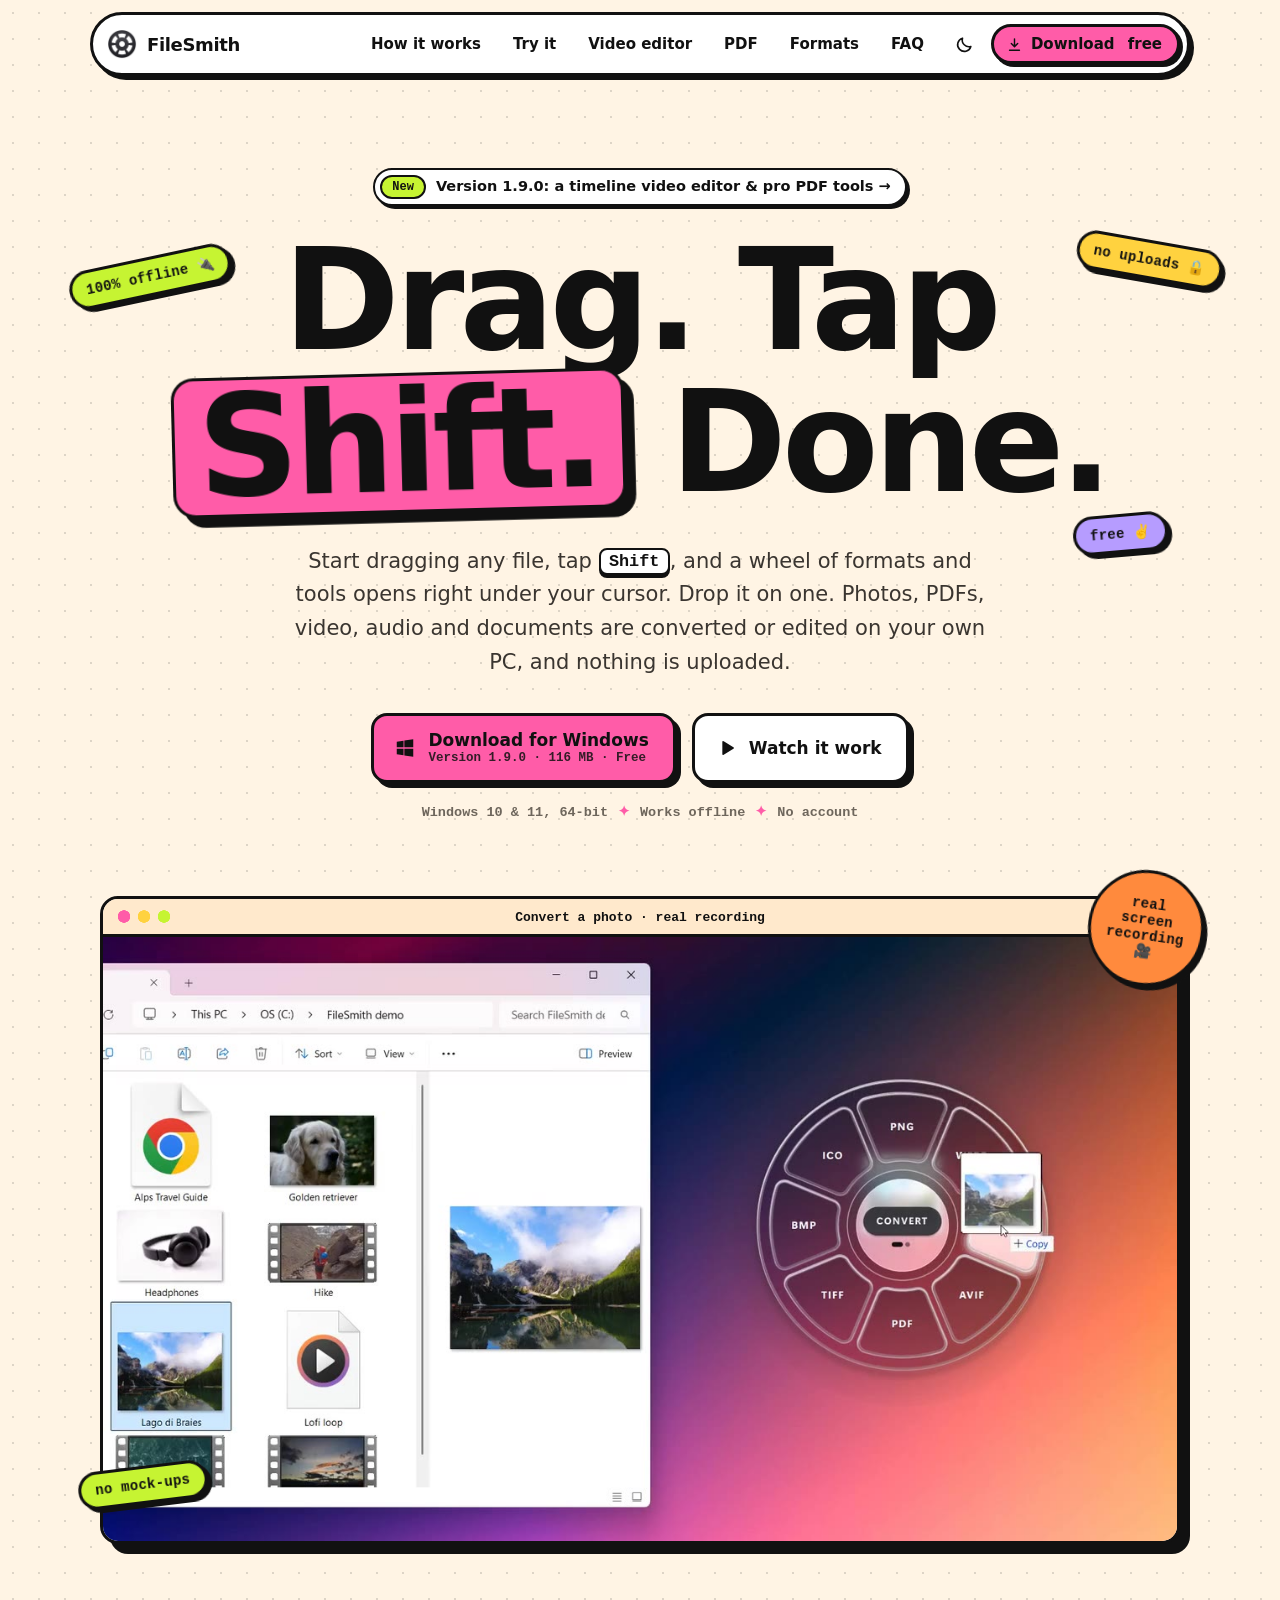
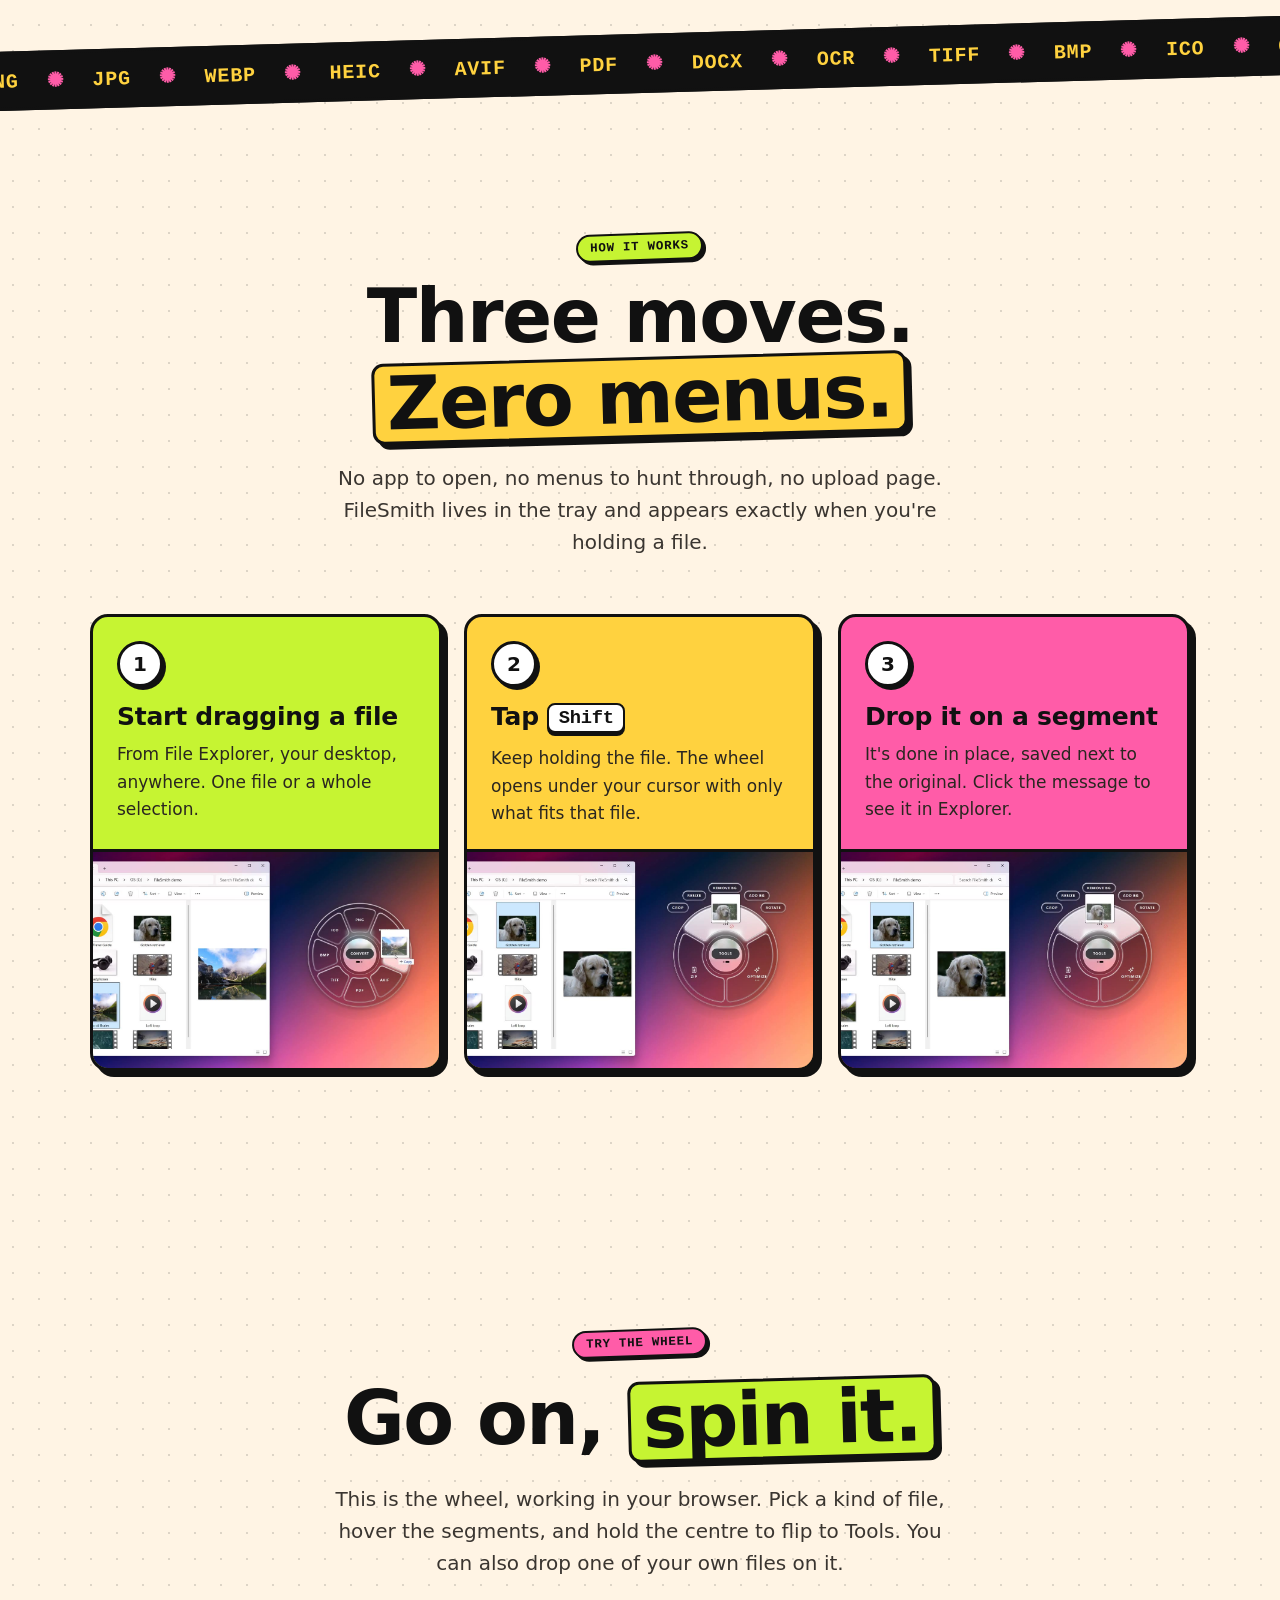
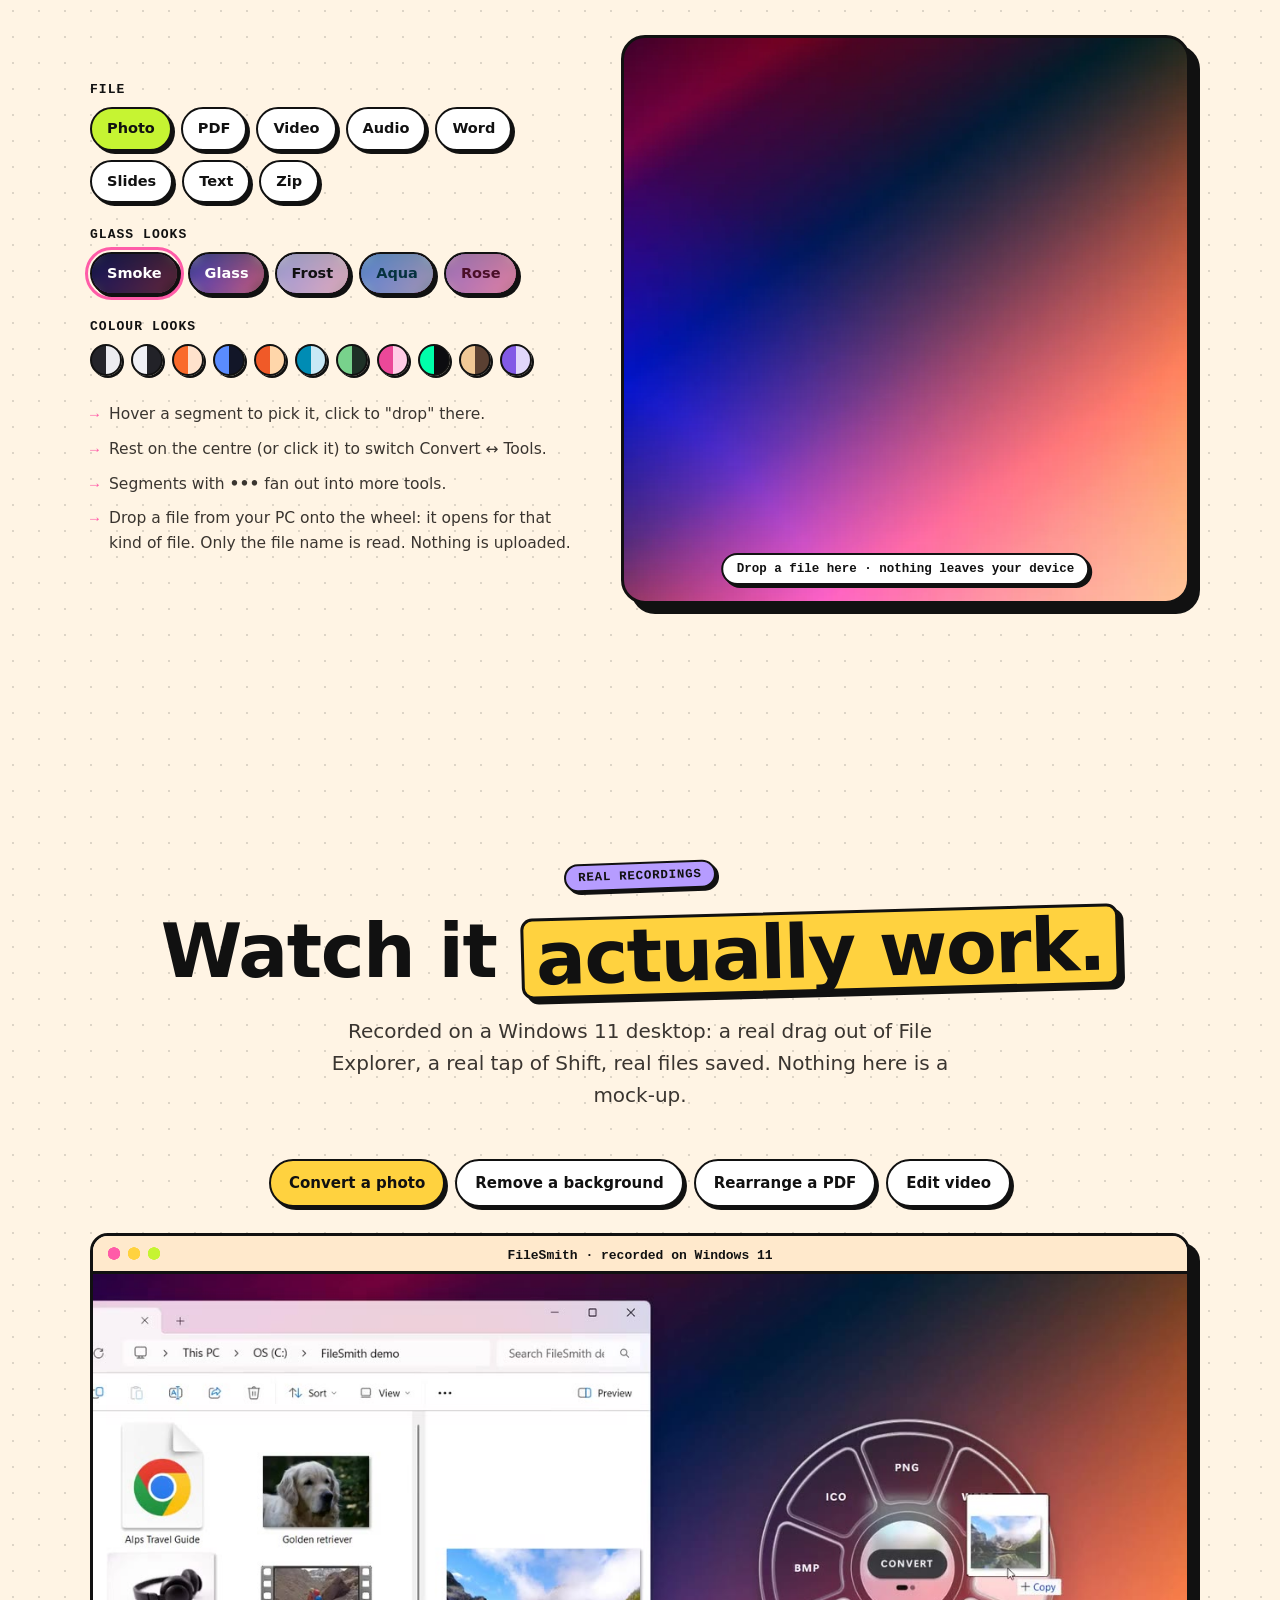
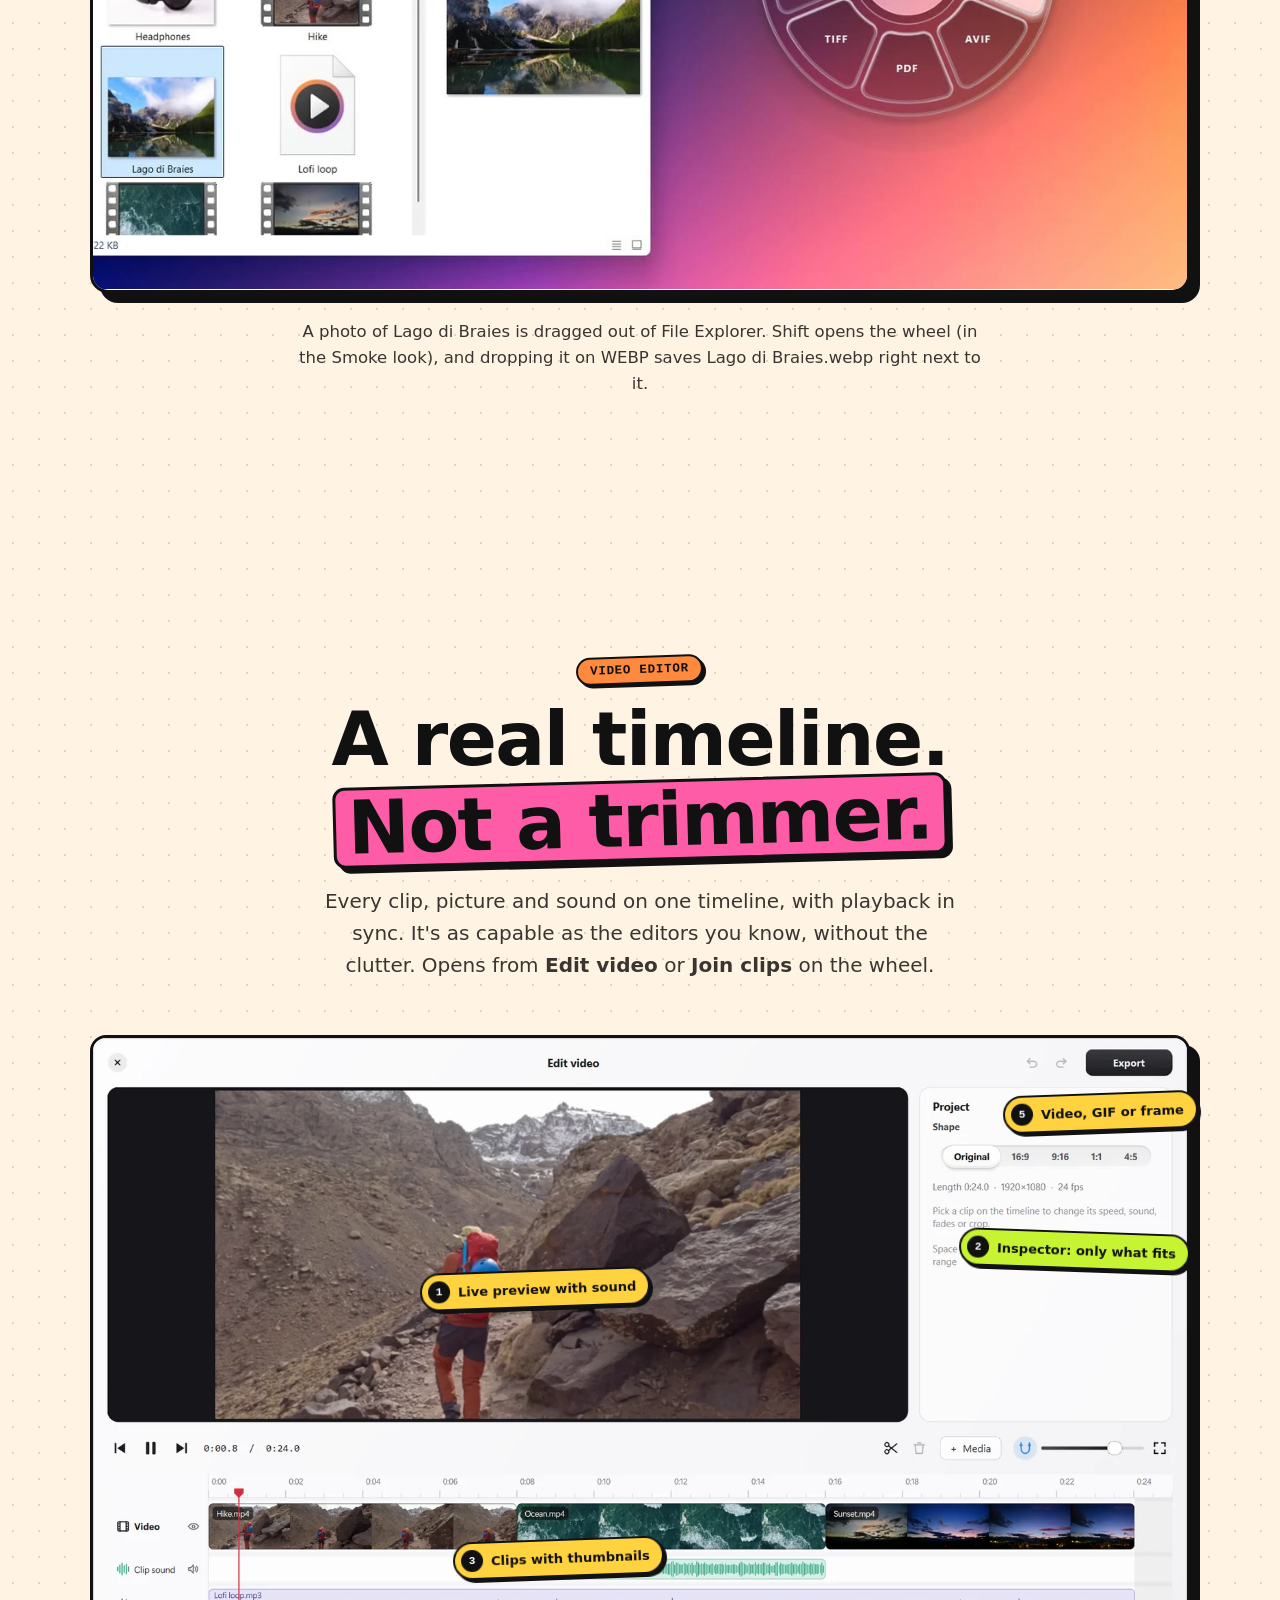
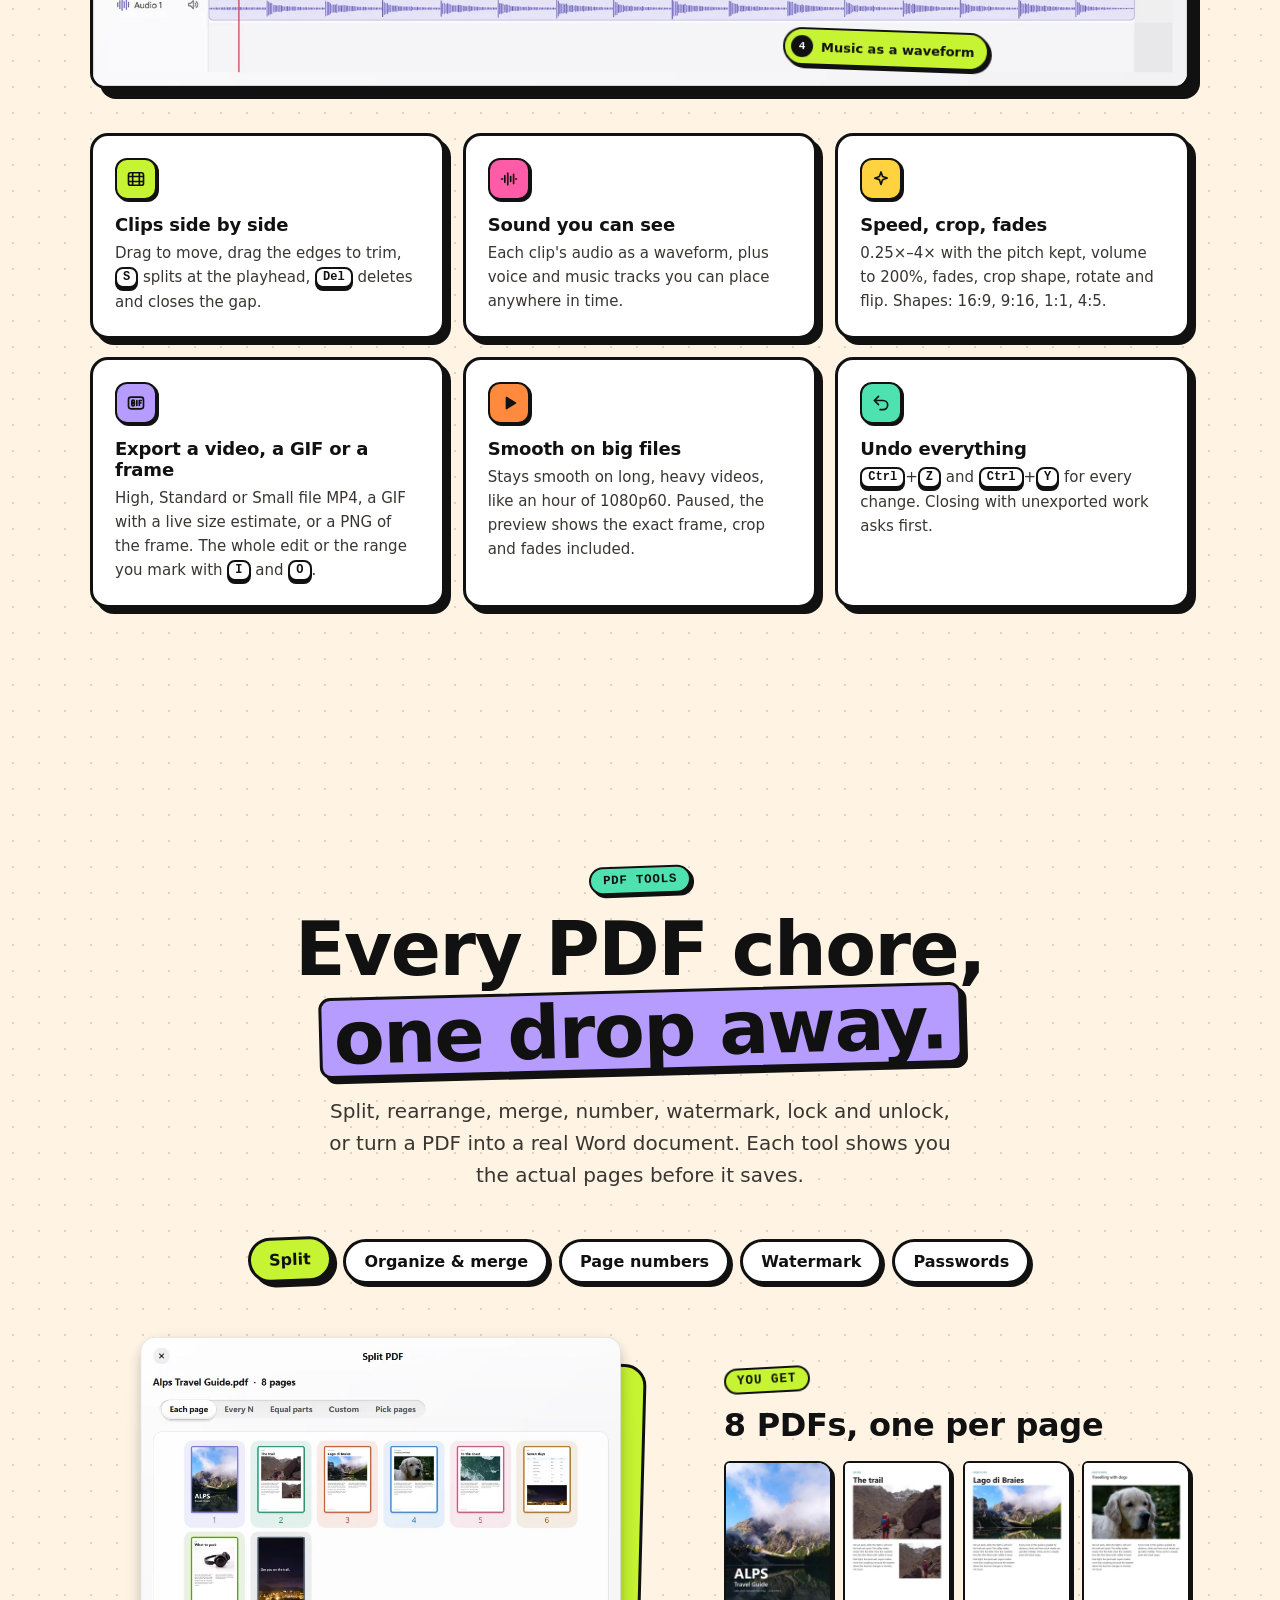
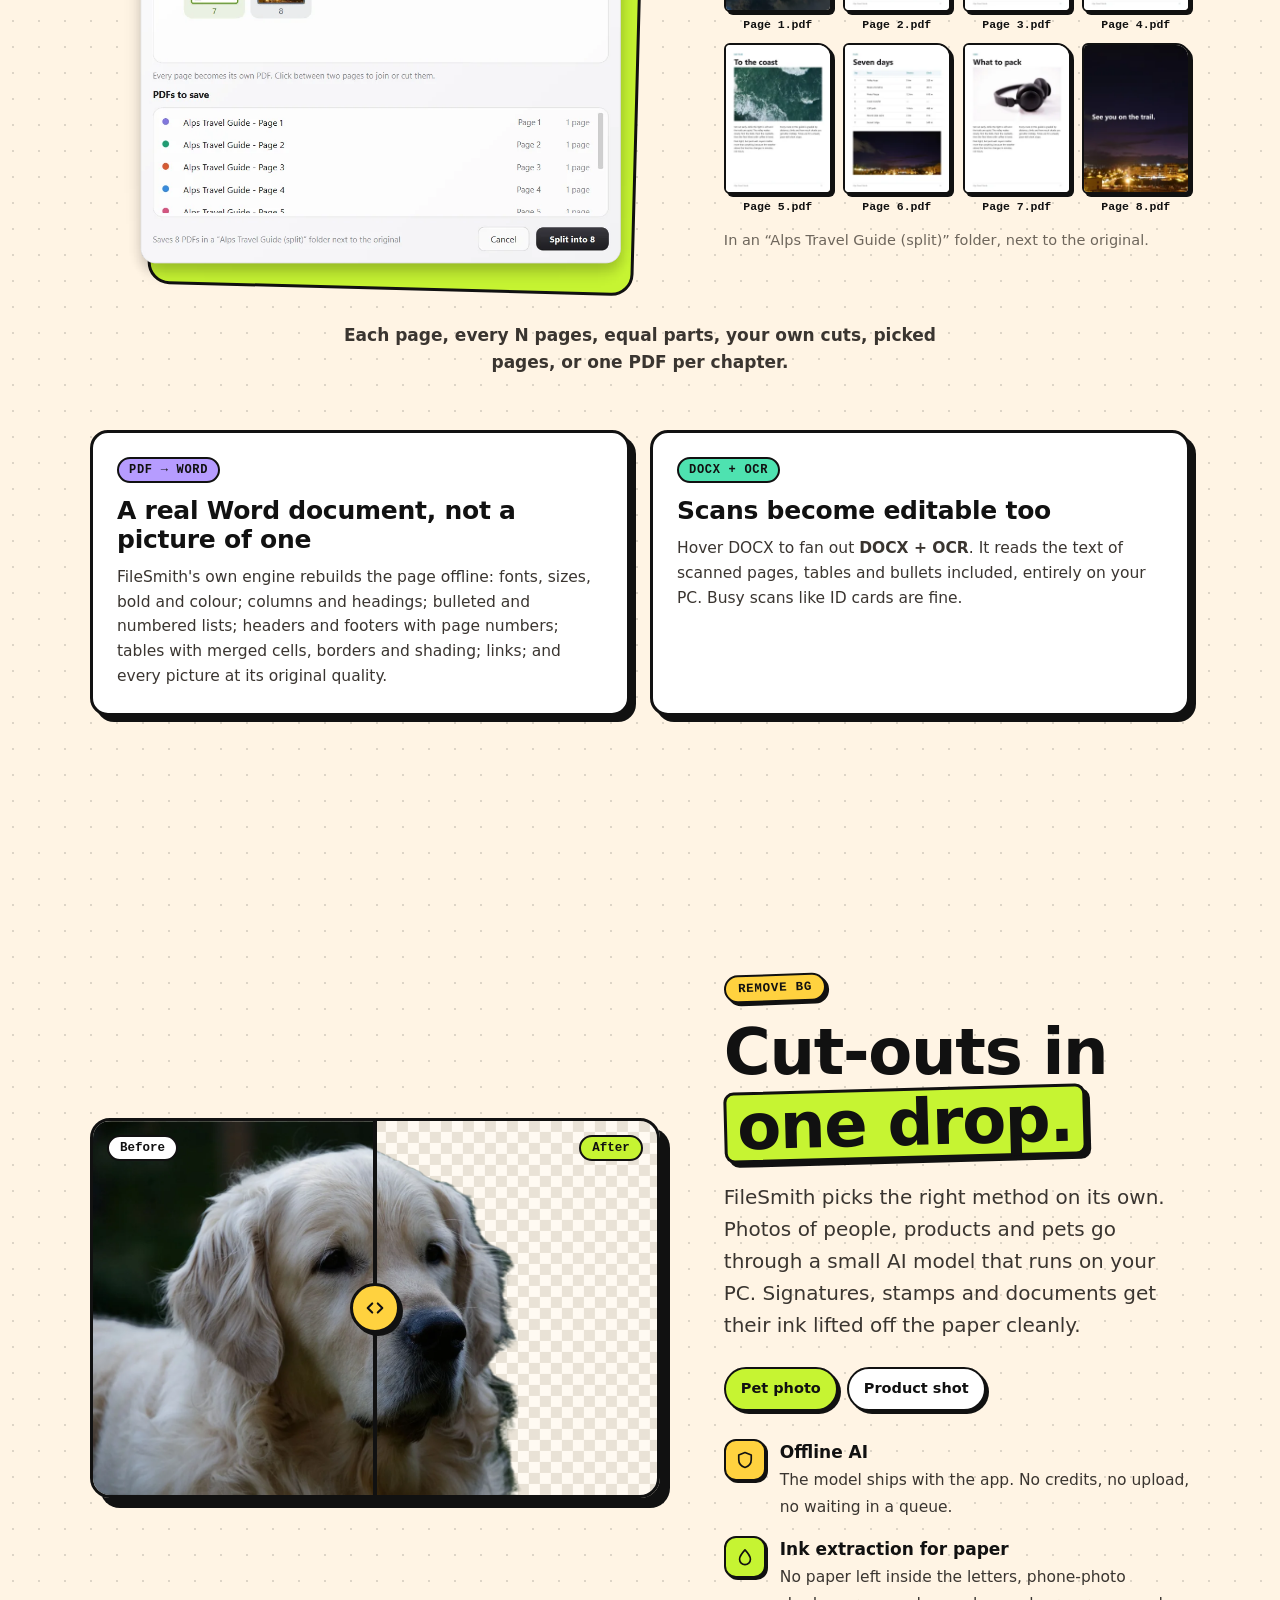
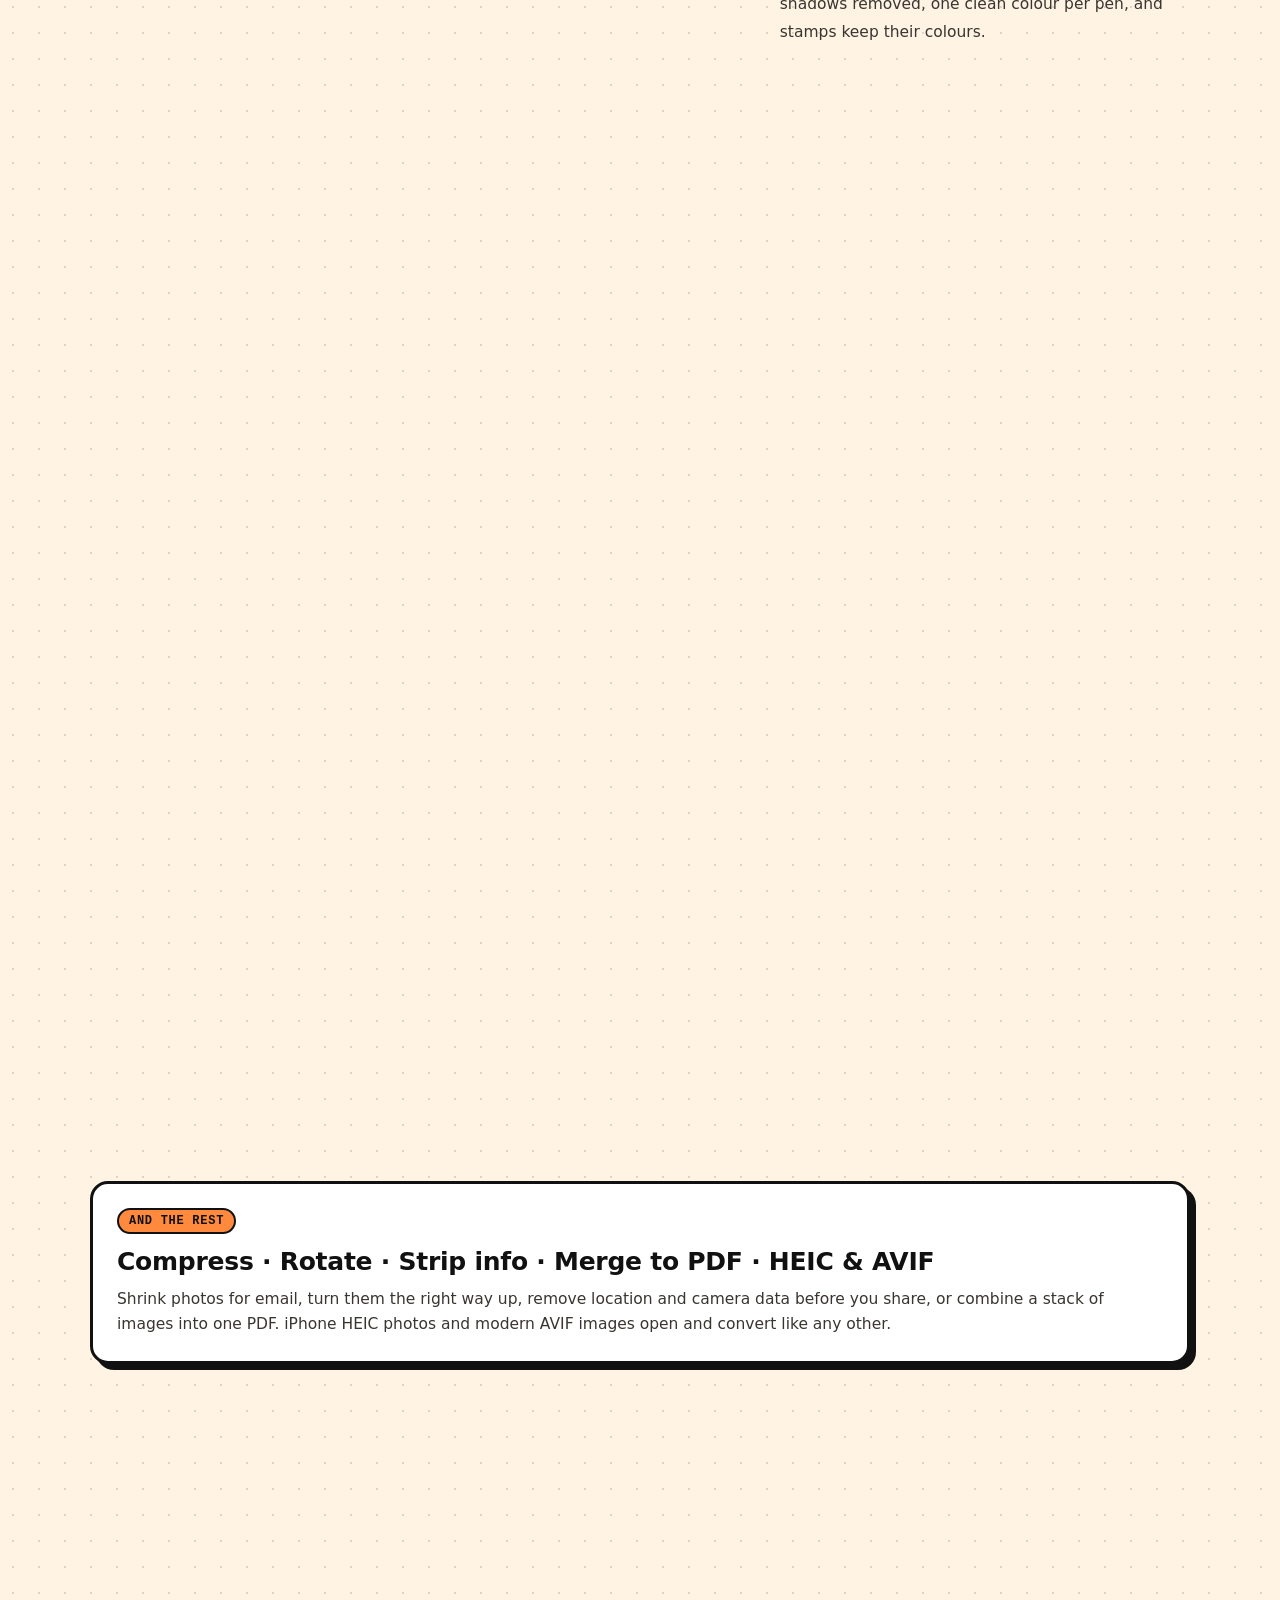
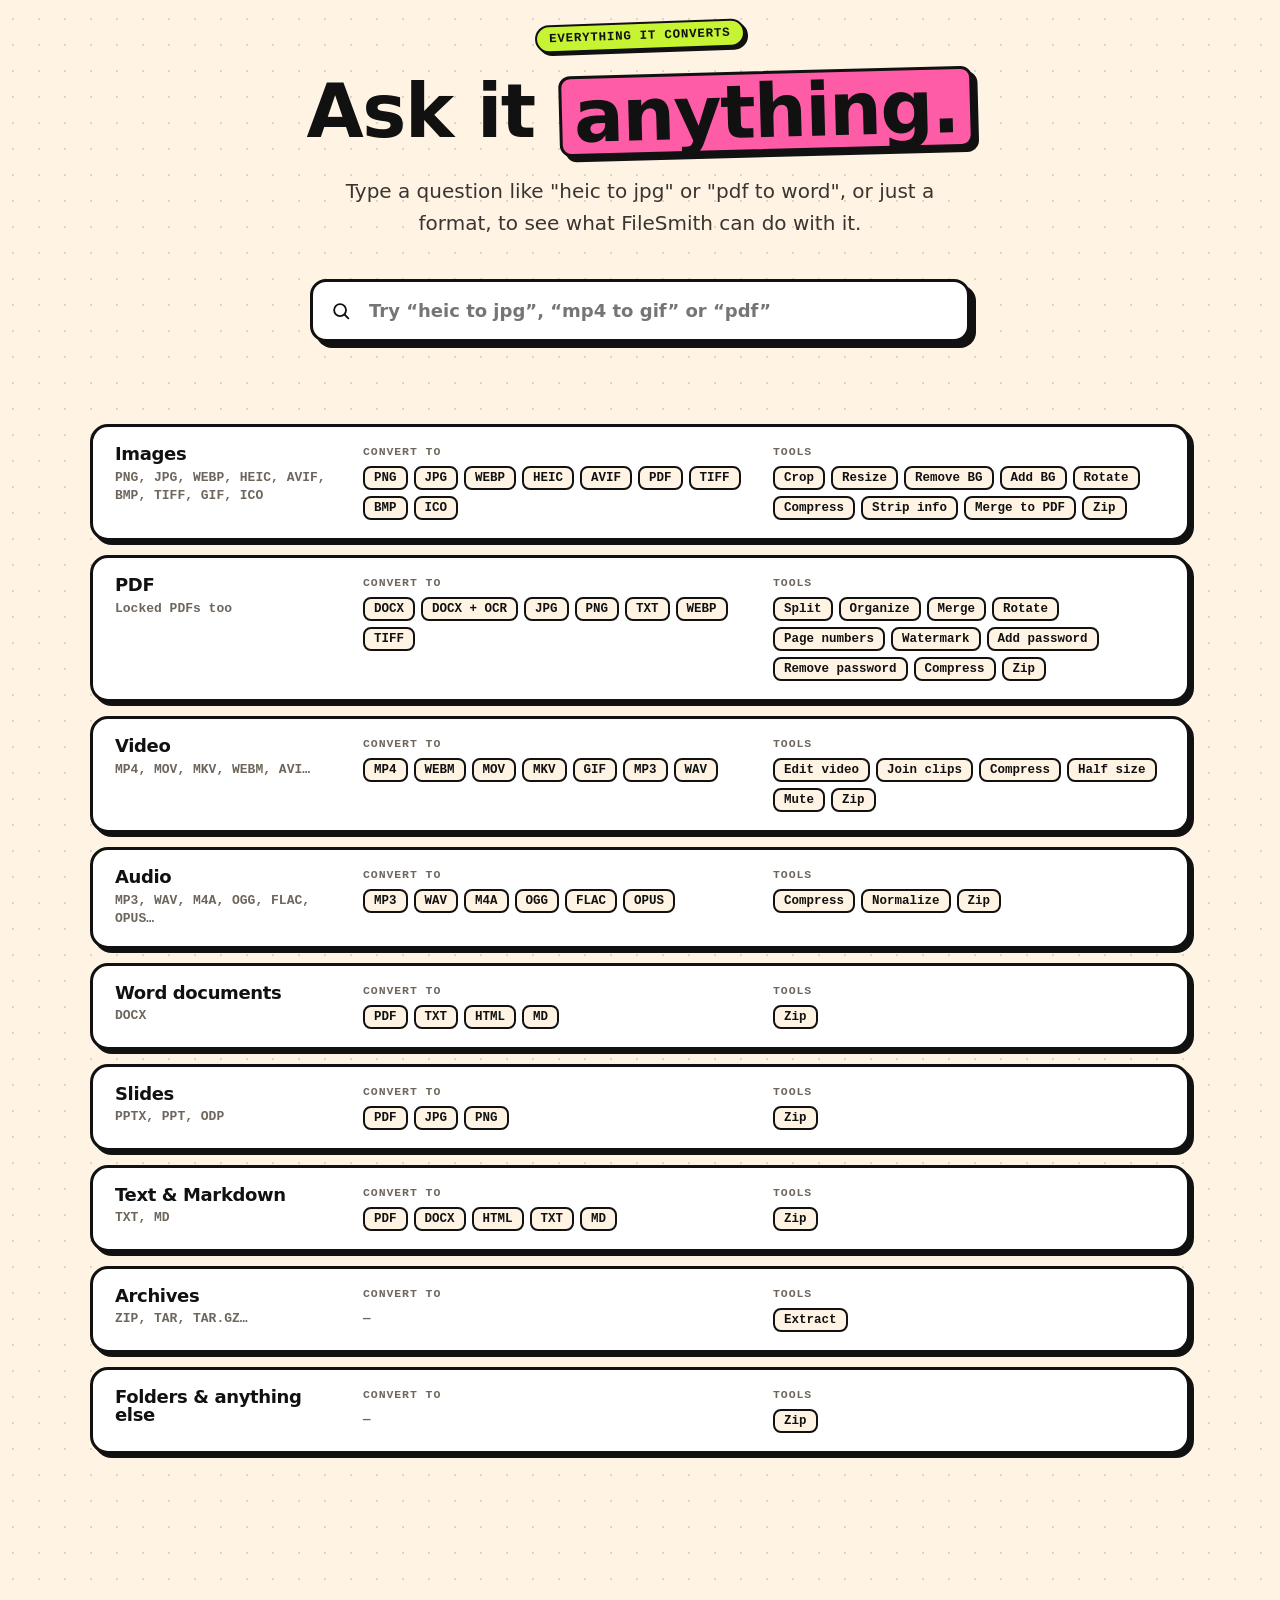
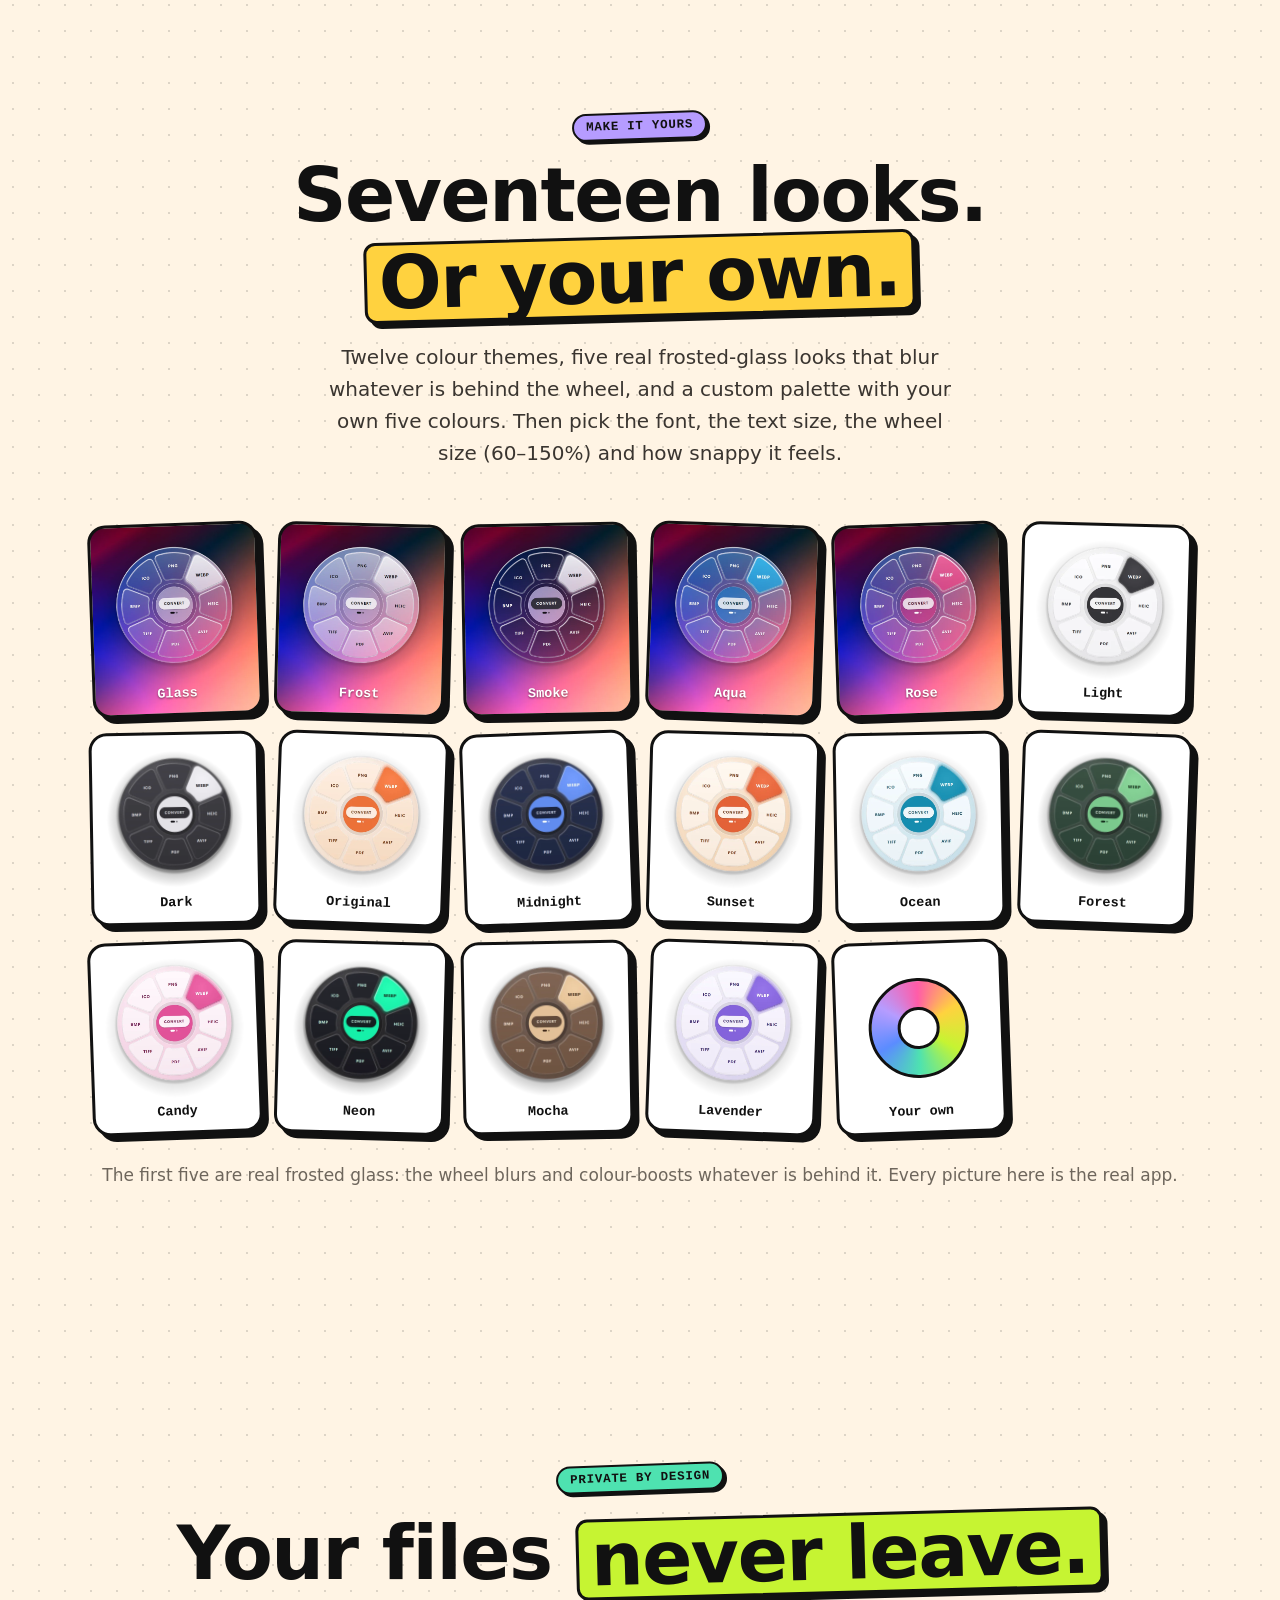
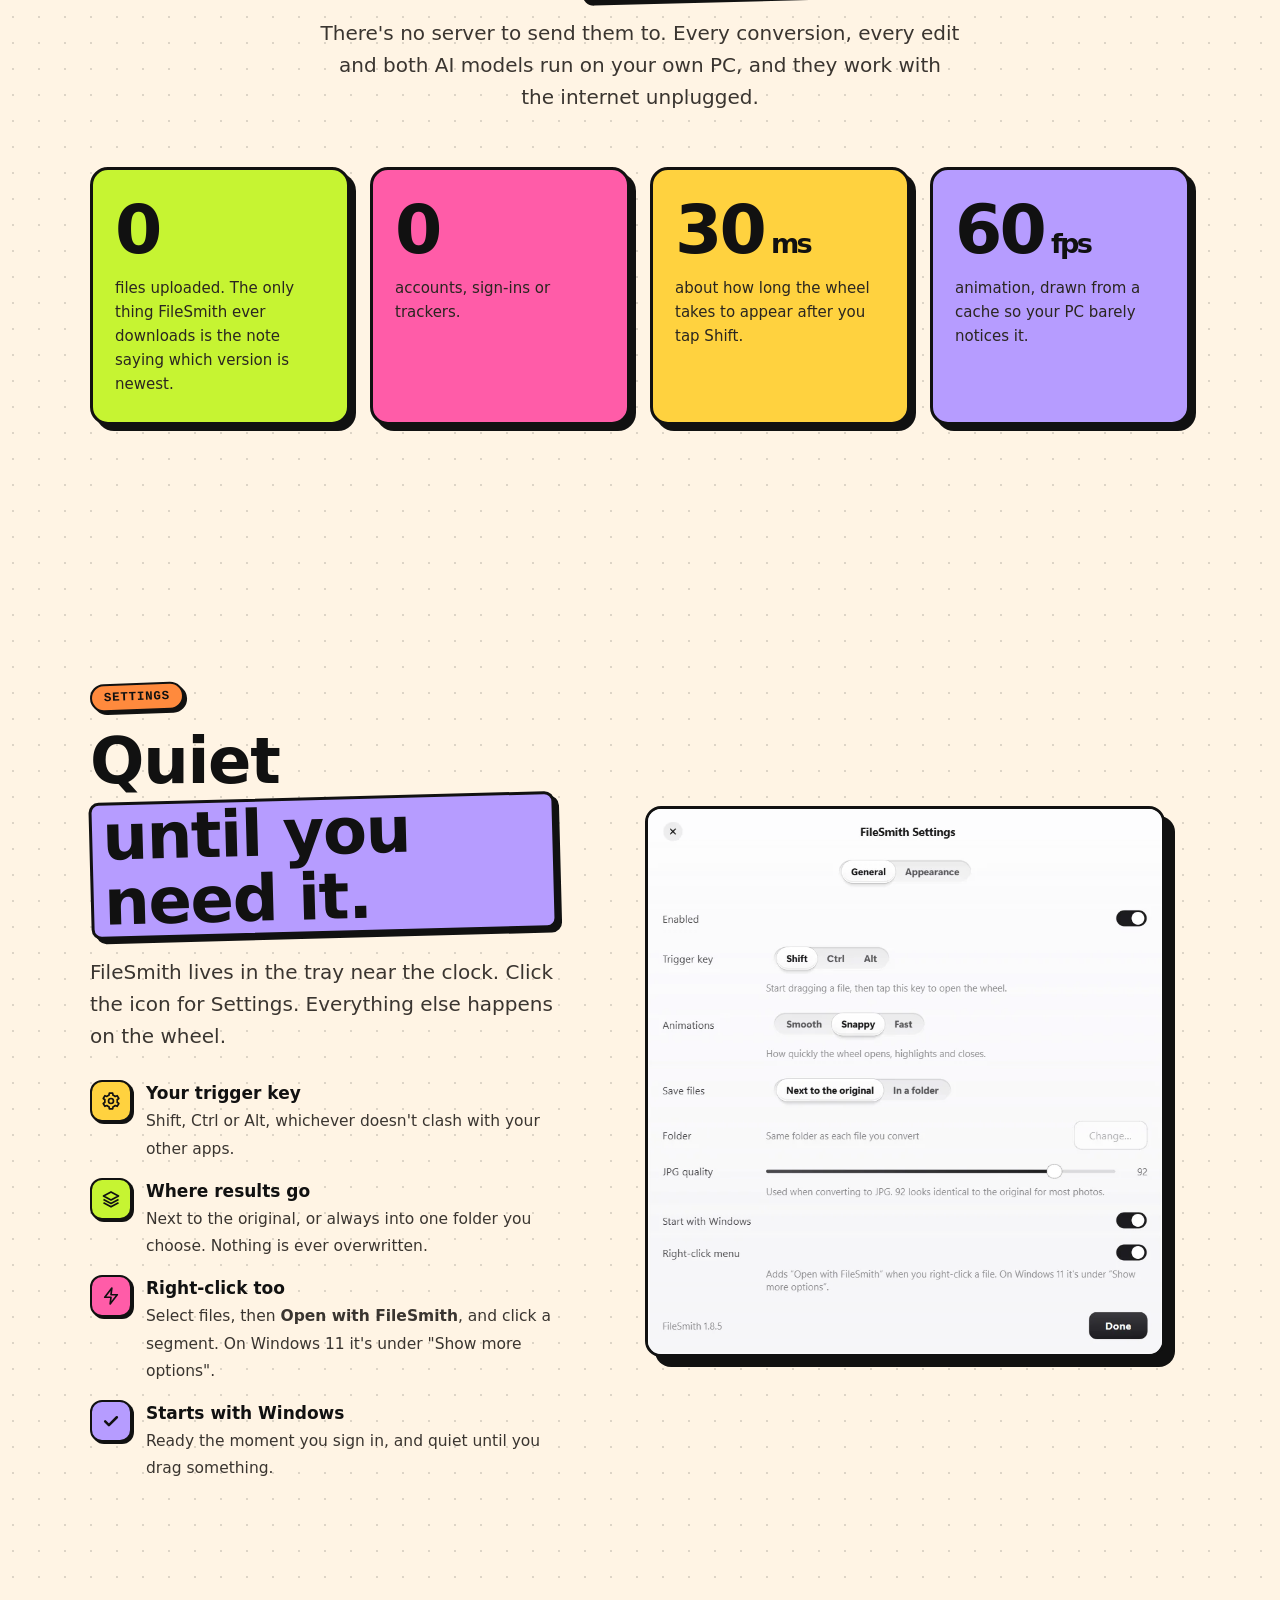
==== commit 109ea0a4: "Step clips reach the card's bottom edge" ====
--- a/index.html
+++ b/index.html
@@ -15,7 +15,7 @@
 <link rel="icon" type="image/png" href="img/favicon.png">
 <link rel="apple-touch-icon" href="img/icon-256.png">
 <link rel="preload" as="image" href="media/flow-convert.jpg">
-<link rel="stylesheet" href="css/site.css?v=24">
+<link rel="stylesheet" href="css/site.css?v=25">
 <script>
   // theme before first paint: saved choice, else the system's
   try { var t = localStorage.getItem("fs-theme"); if (t) document.documentElement.dataset.theme = t; } catch (e) {}
@@ -509,7 +509,7 @@
   </div>
 </footer>
 
-<script src="js/wheel.js?v=24" defer></script>
-<script src="js/site.js?v=24" defer></script>
+<script src="js/wheel.js?v=25" defer></script>
+<script src="js/site.js?v=25" defer></script>
 </body>
 </html>
--- a/css/site.css
+++ b/css/site.css
@@ -261,7 +261,7 @@
   background: #fff; border: var(--line) solid #111; box-shadow: 3px 3px 0 #111; font: 900 20px var(--display);
 }
 .step kbd { font-size: .75em; }
-.step .shot { margin: auto -24px -24px; flex: none; border-top: var(--line) solid var(--ink); aspect-ratio: 16 / 10; overflow: hidden; background: #111; }
+.step .shot { margin: auto -24px -28px; padding-bottom: 4px; box-sizing: content-box; flex: none; border-top: var(--line) solid var(--ink); aspect-ratio: 16 / 10; overflow: hidden; background: #111; }
 .step .shot video { width: 100%; height: 100%; object-fit: cover; }
 @media (max-width: 860px) { .steps { grid-template-columns: 1fr; } }
 
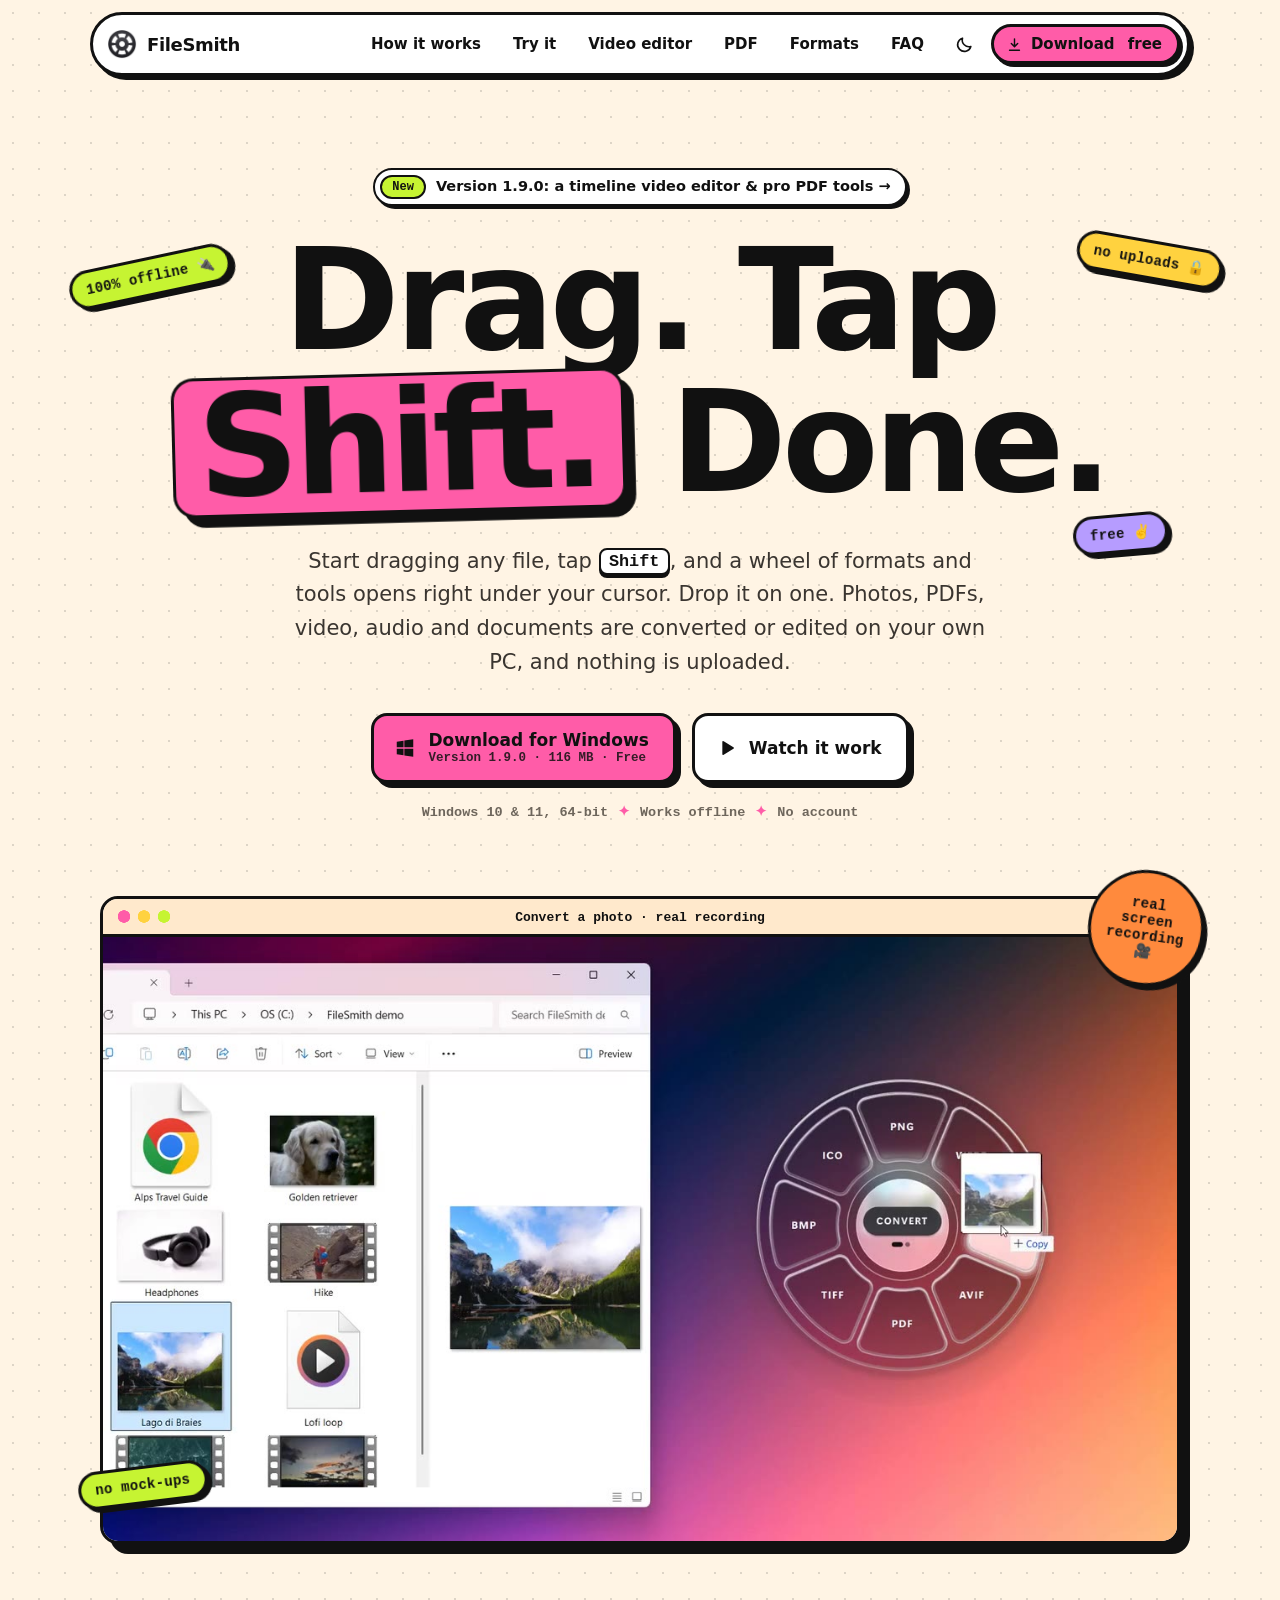
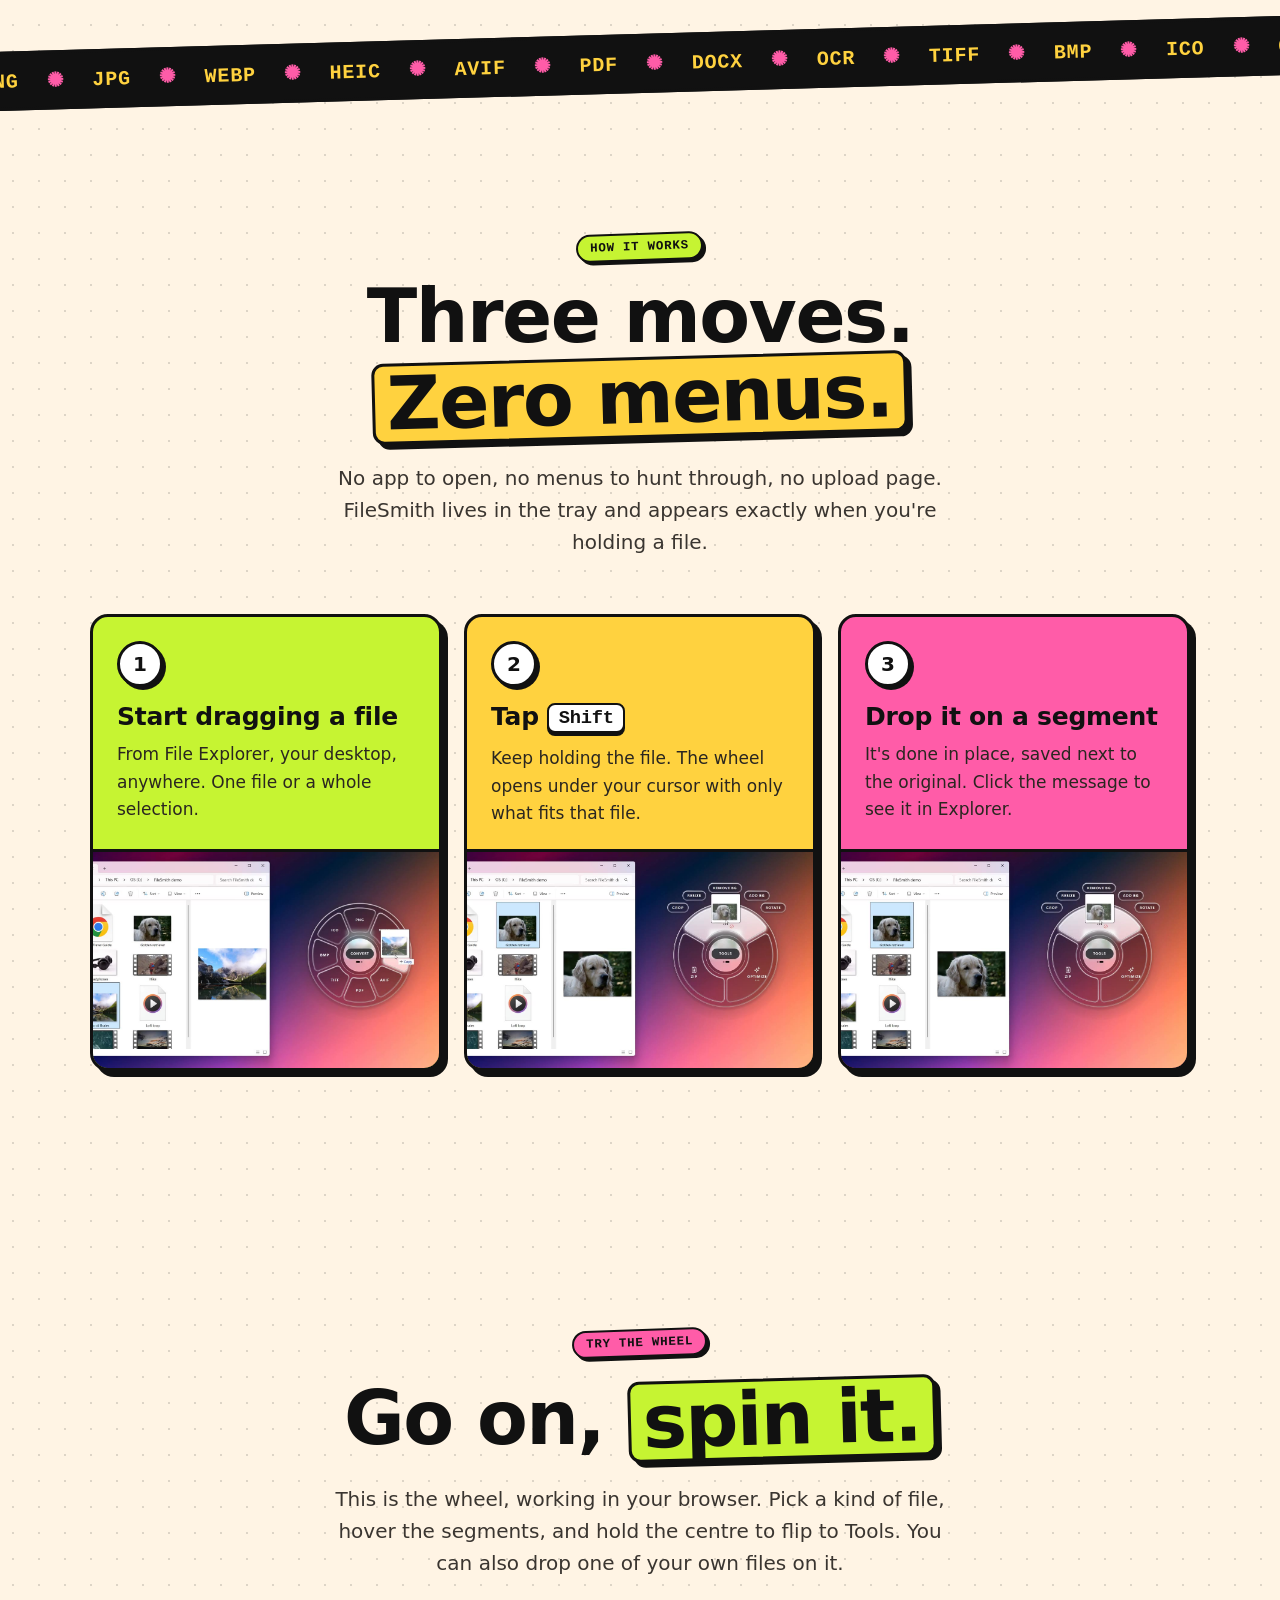
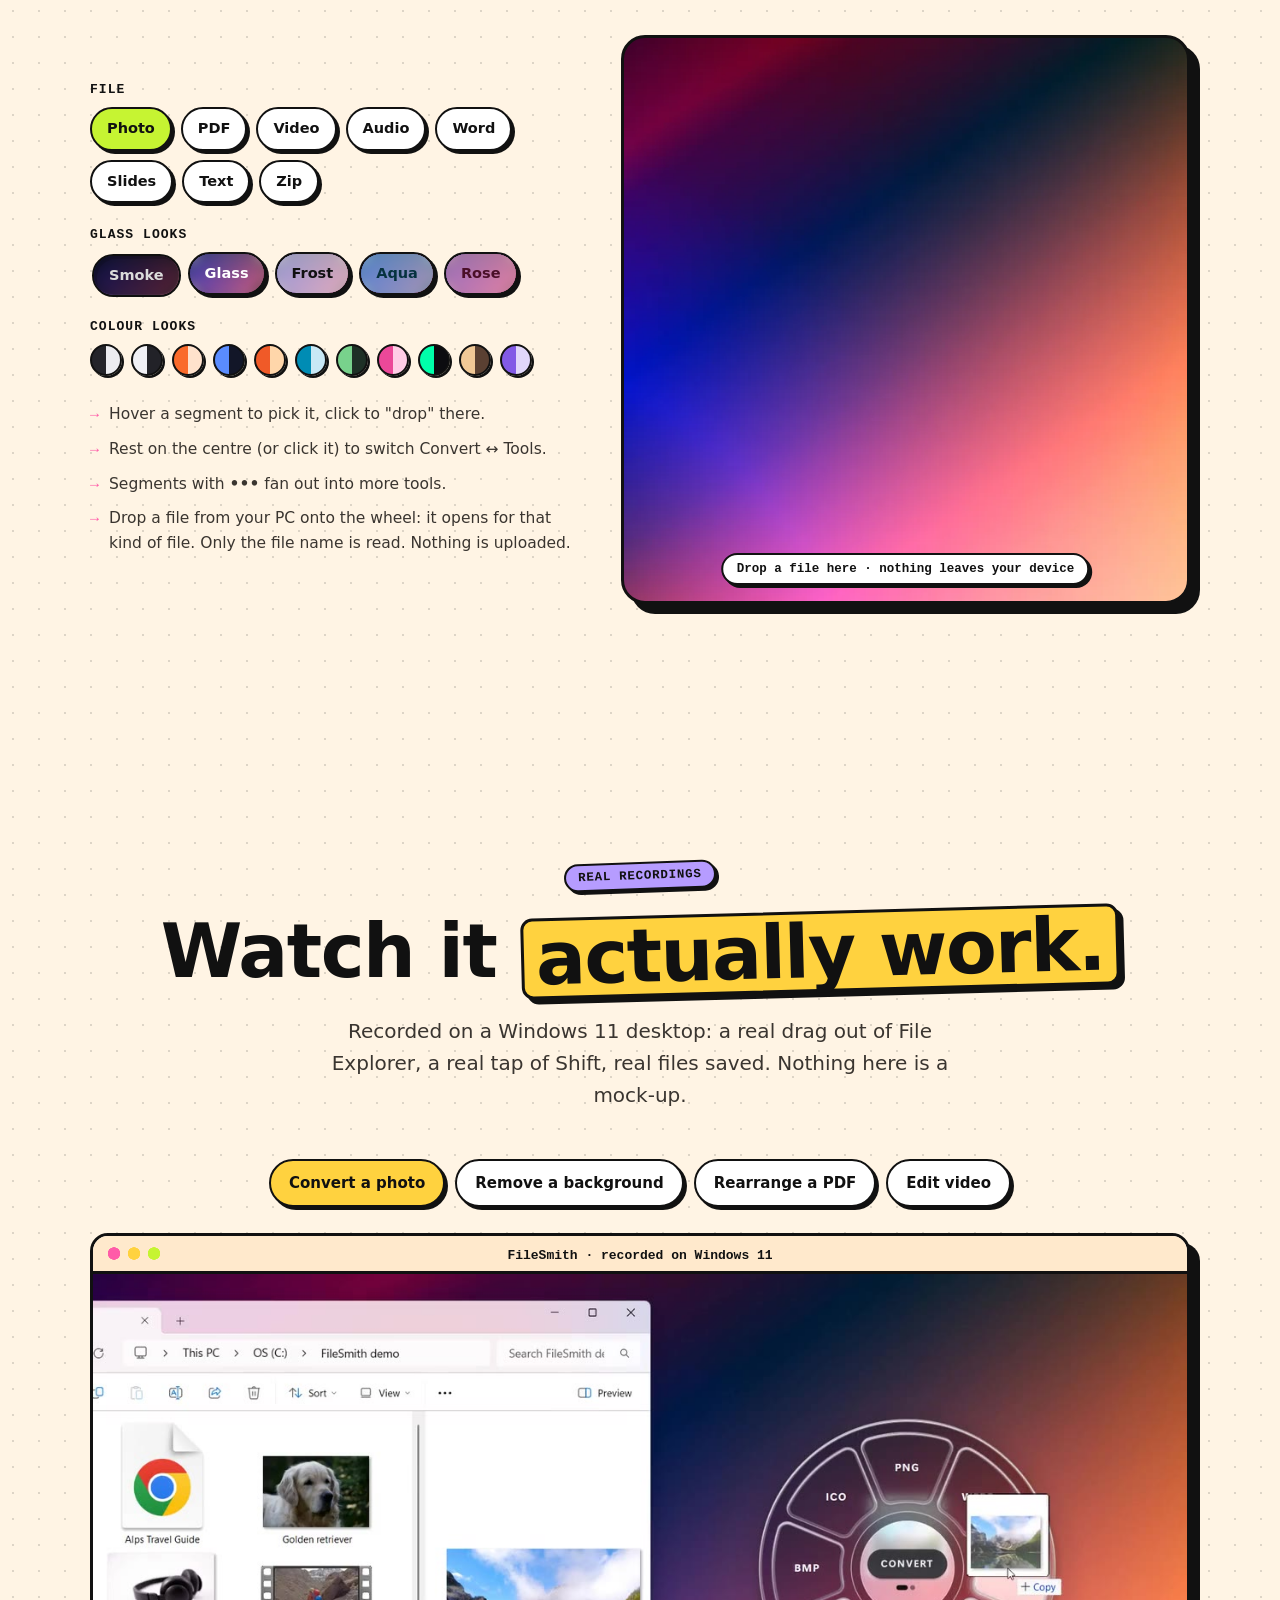
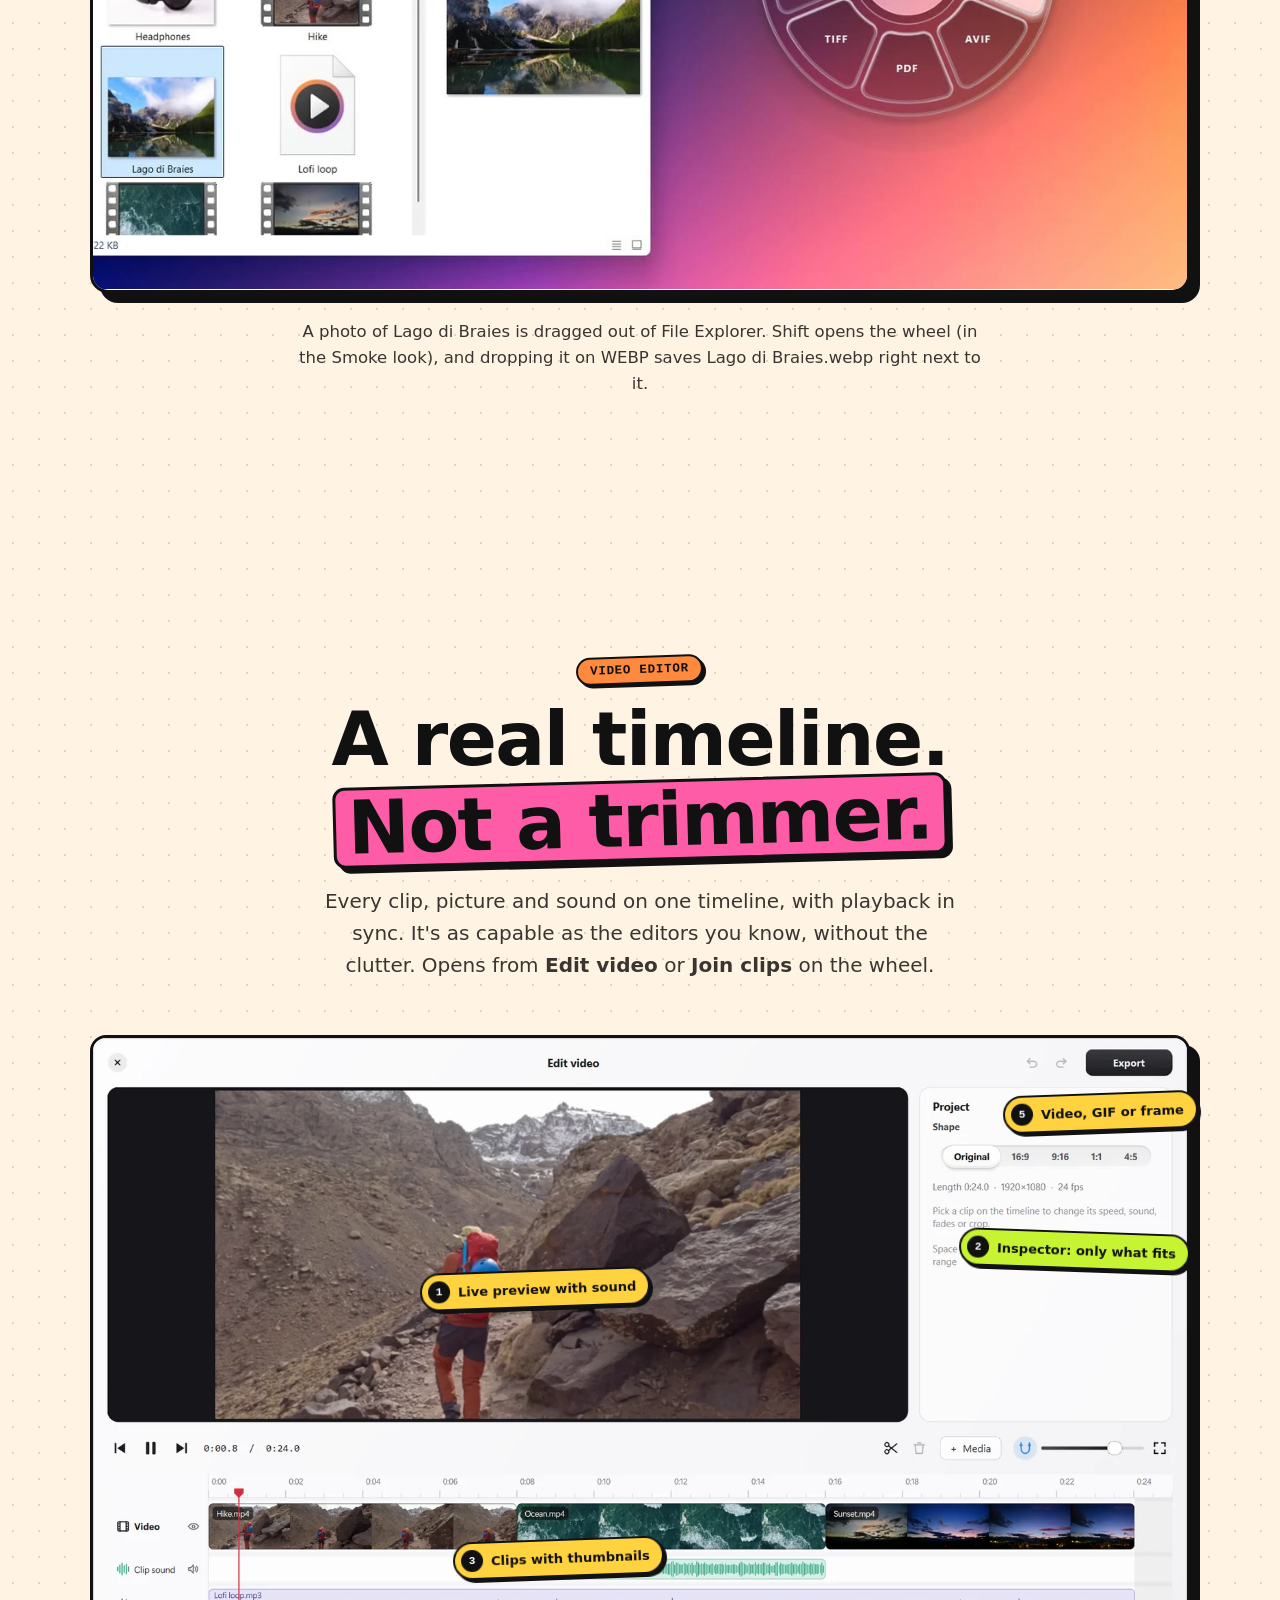
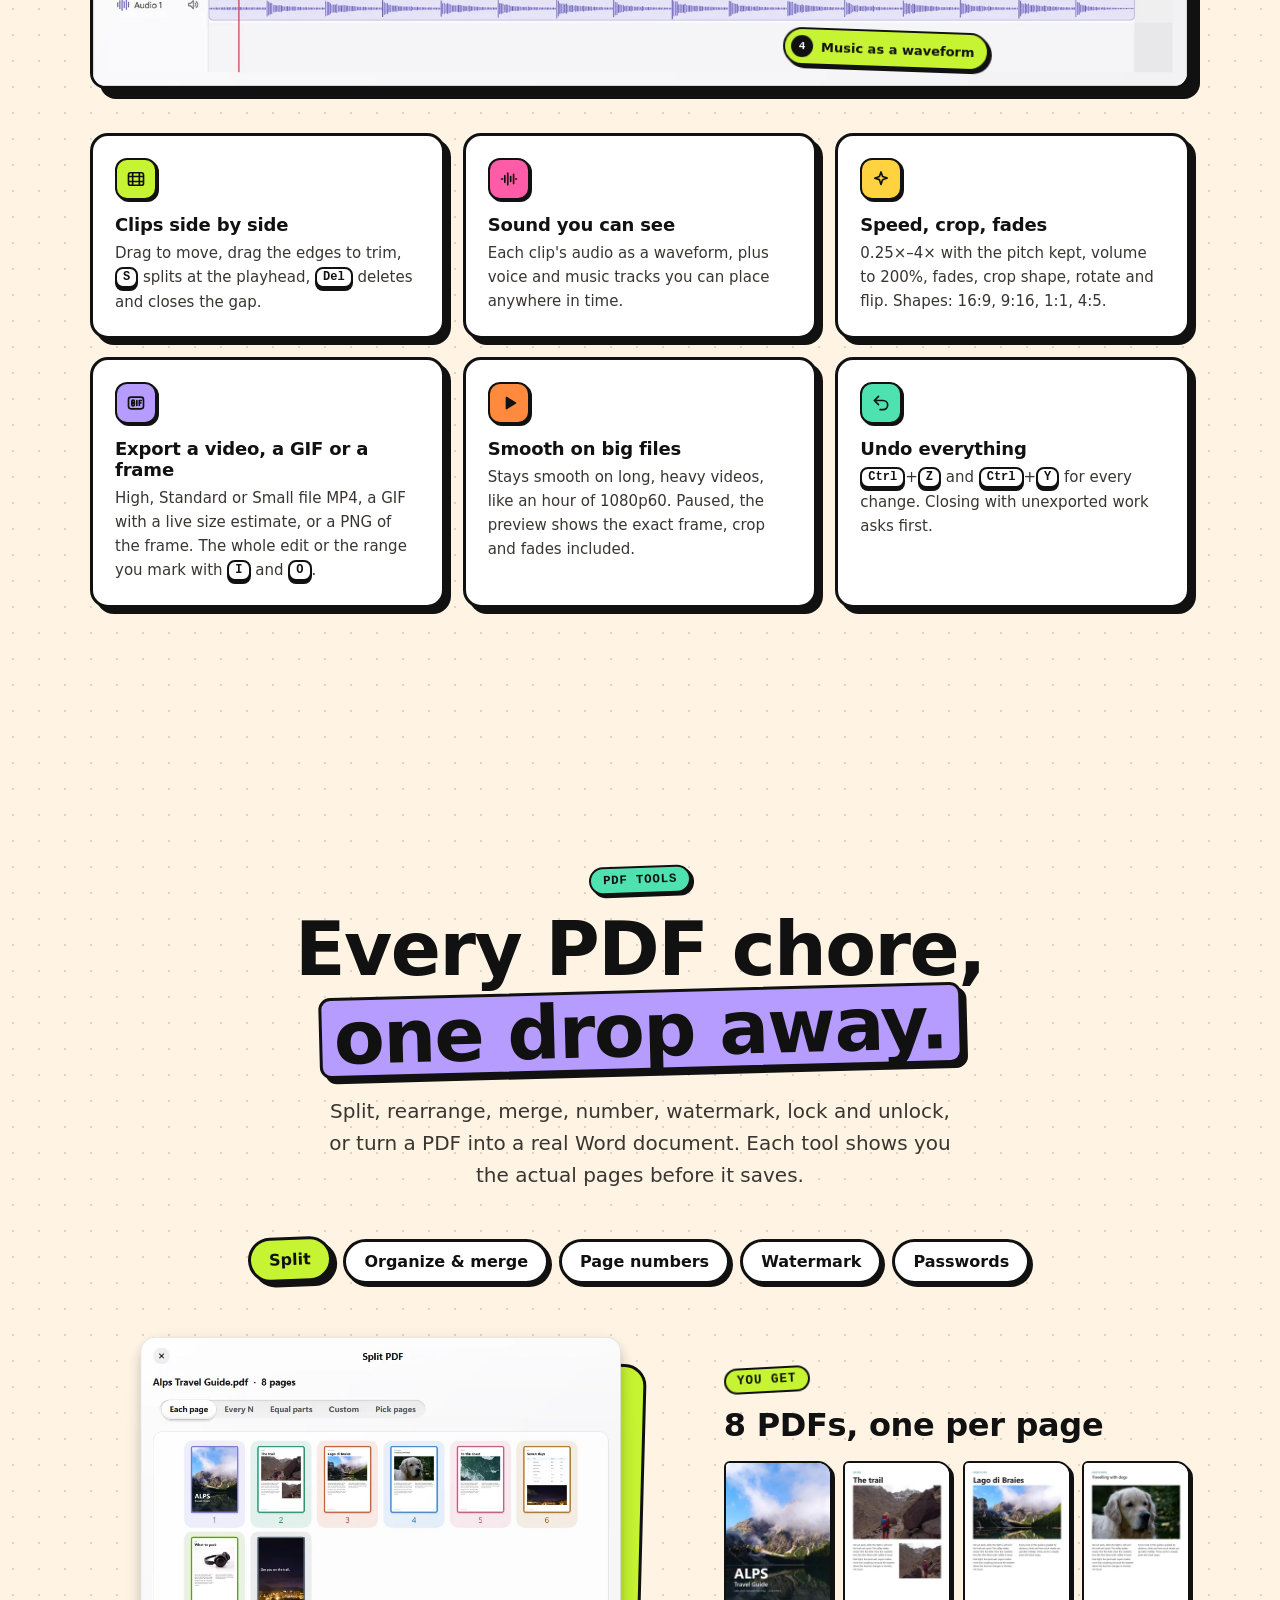
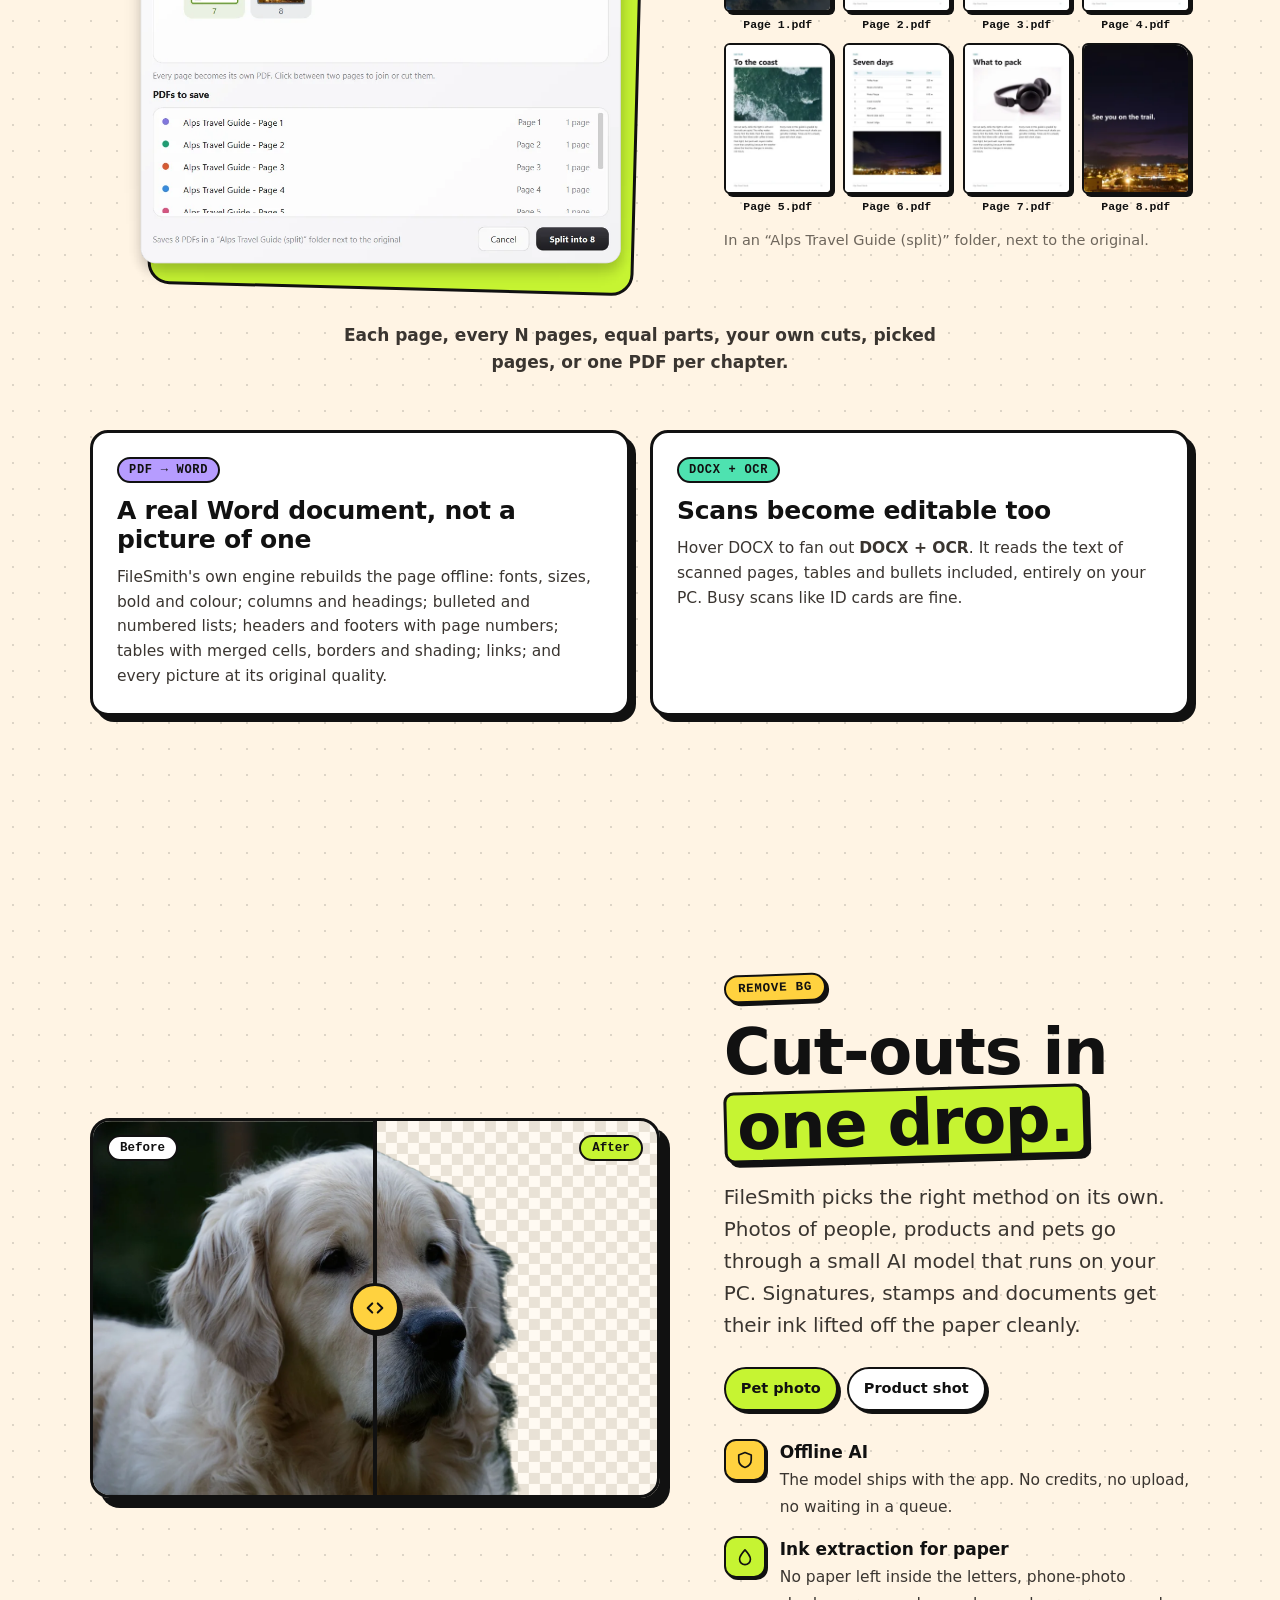
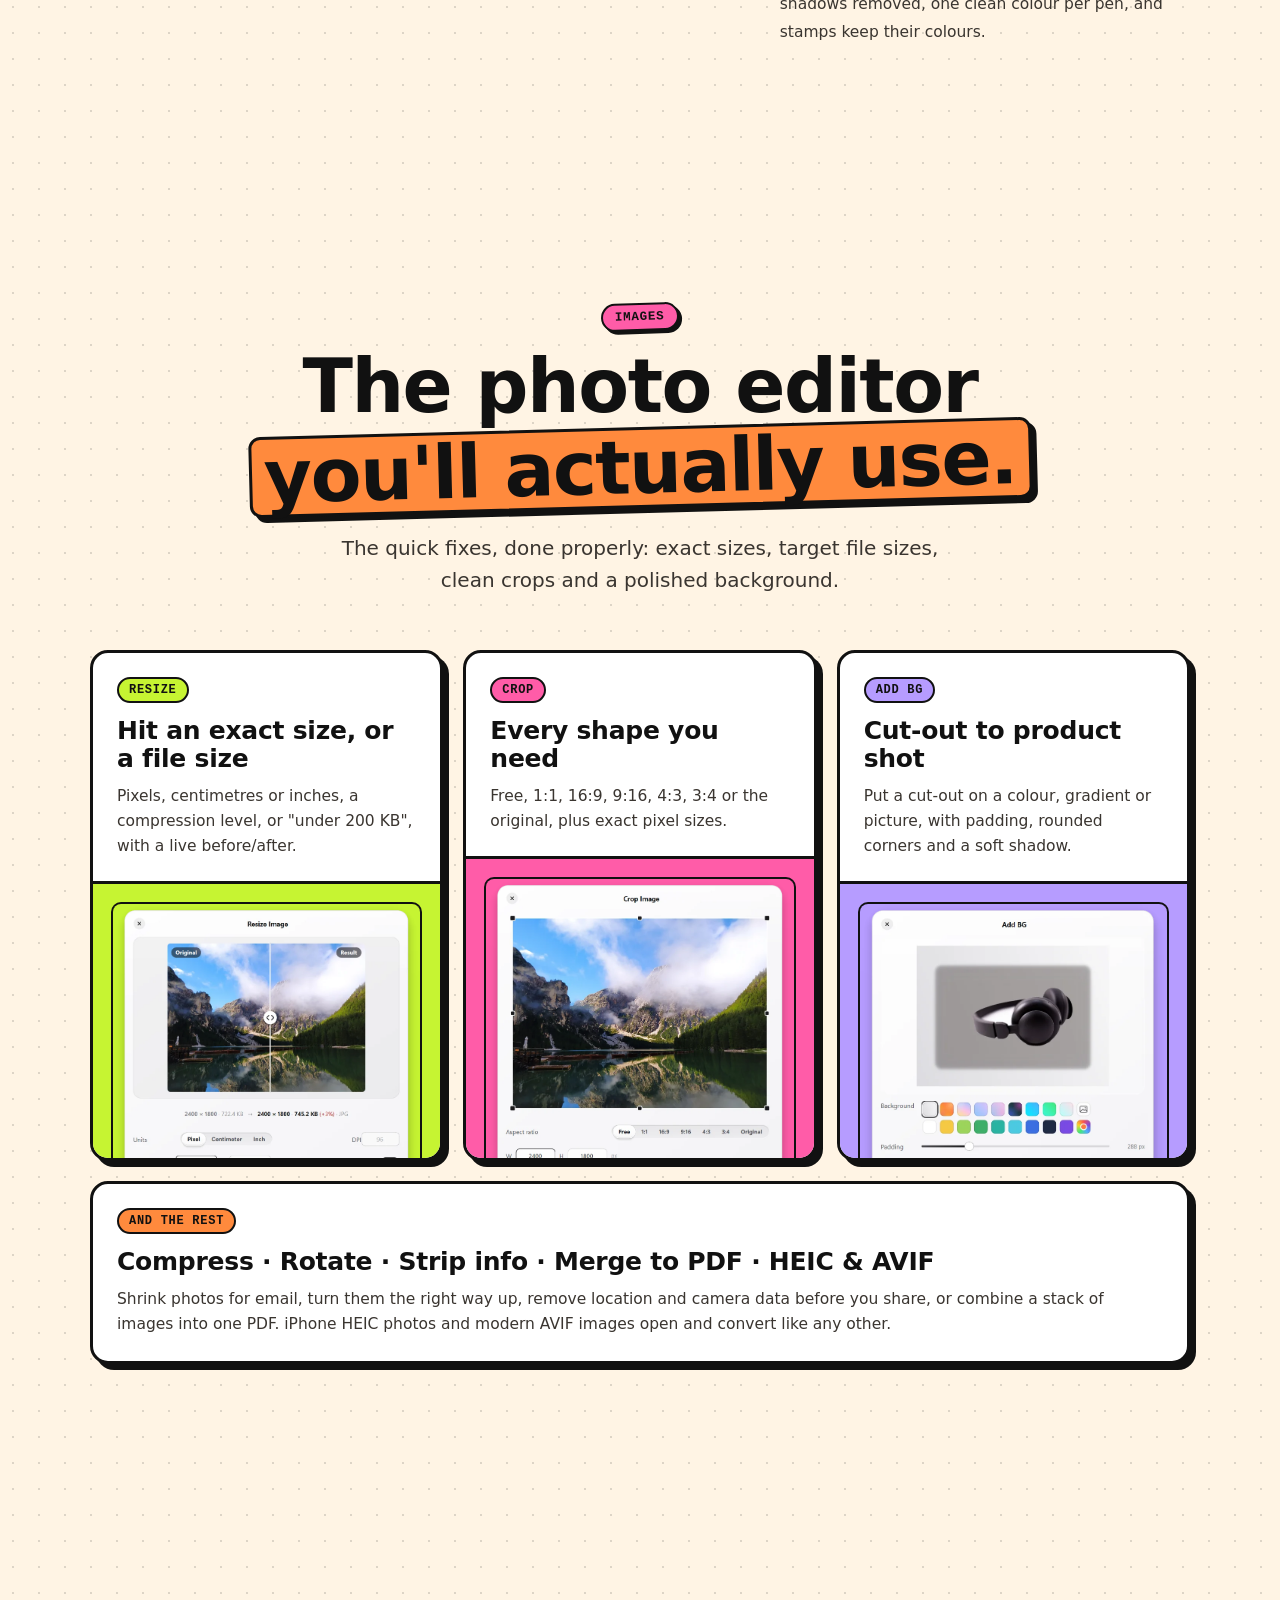
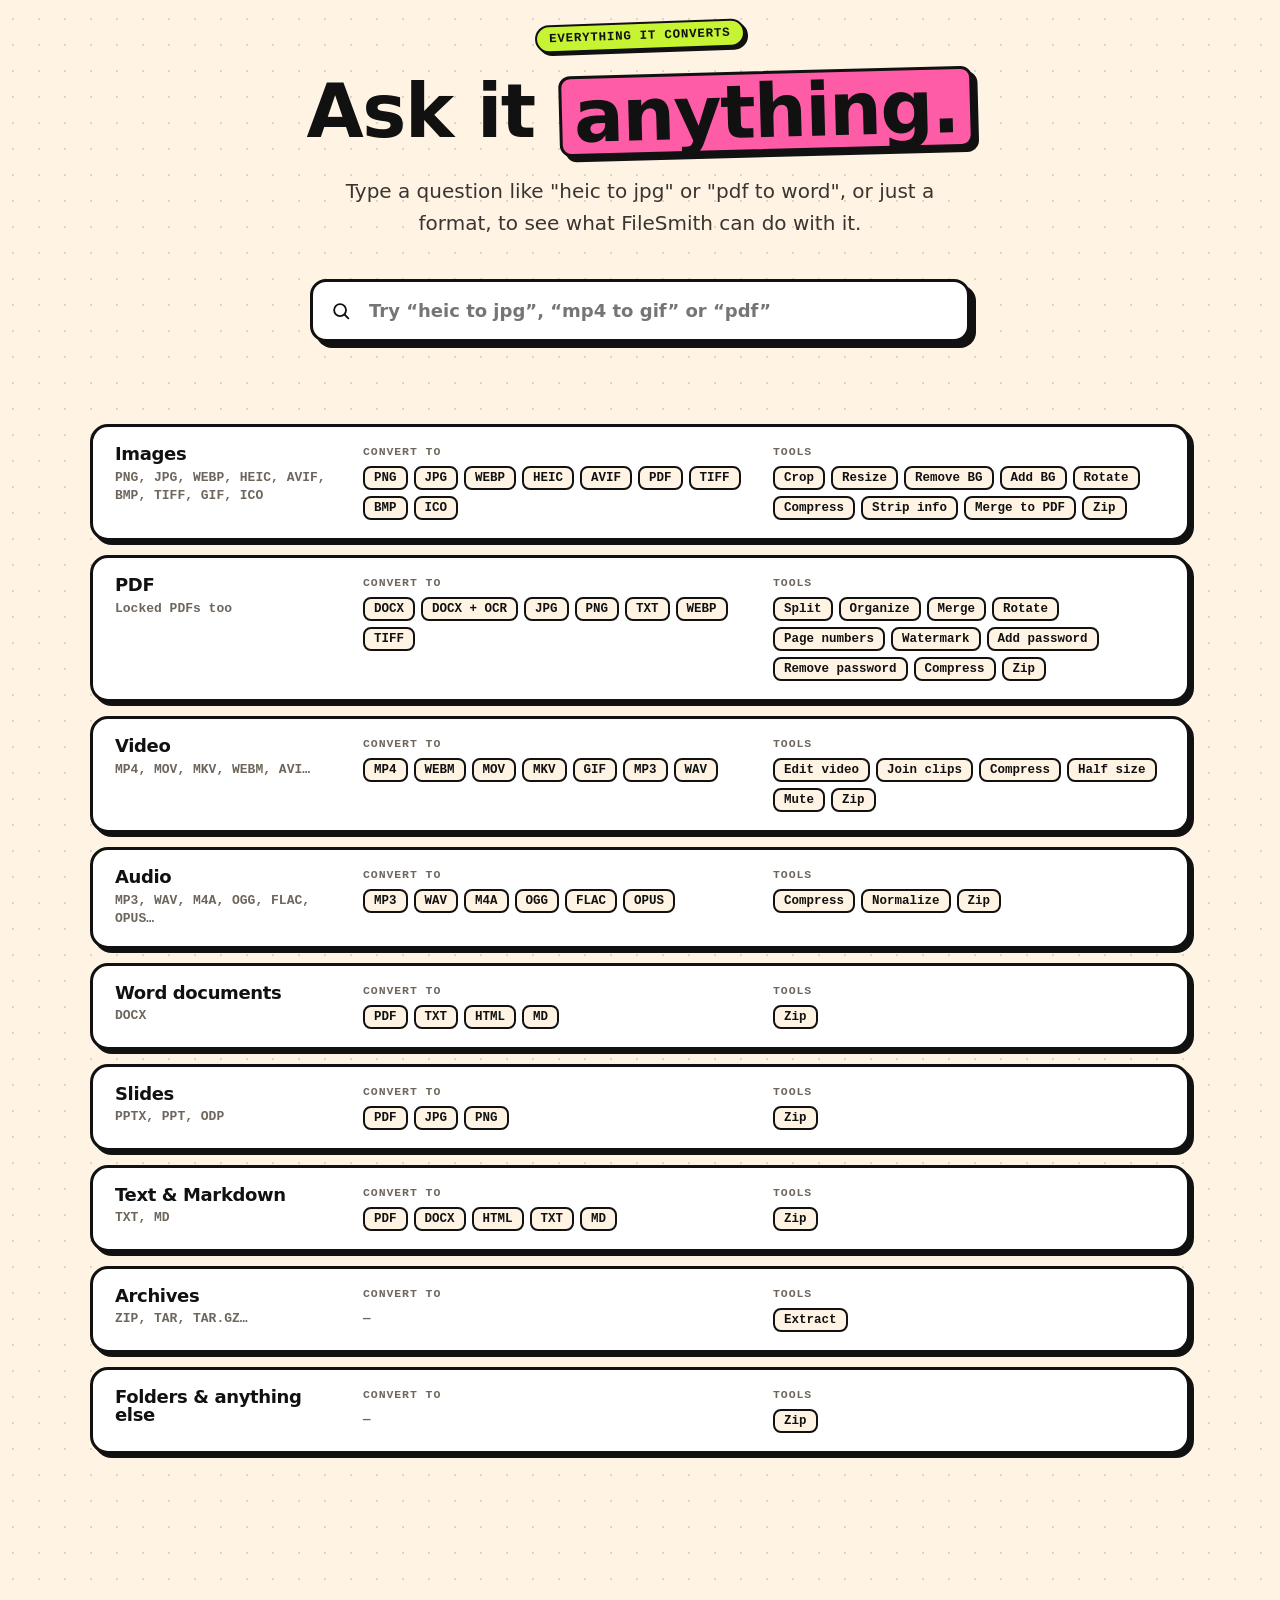
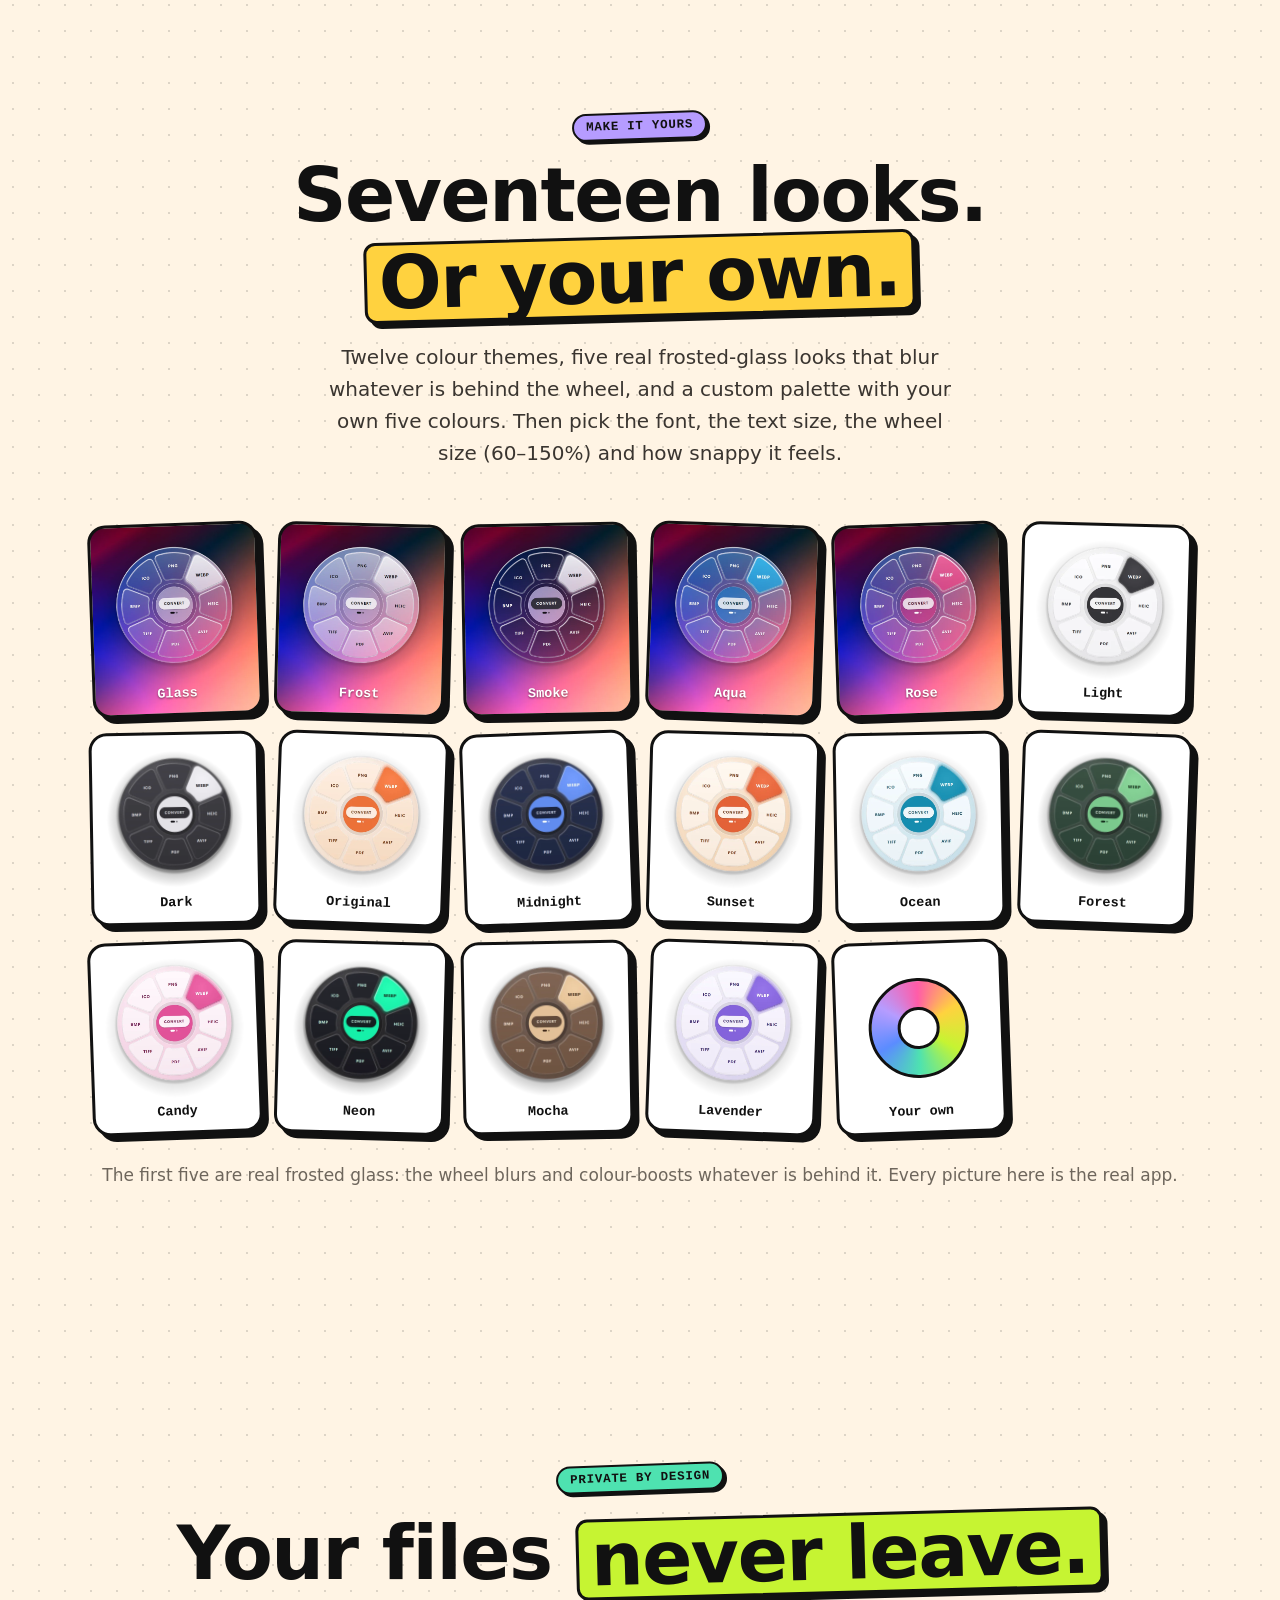
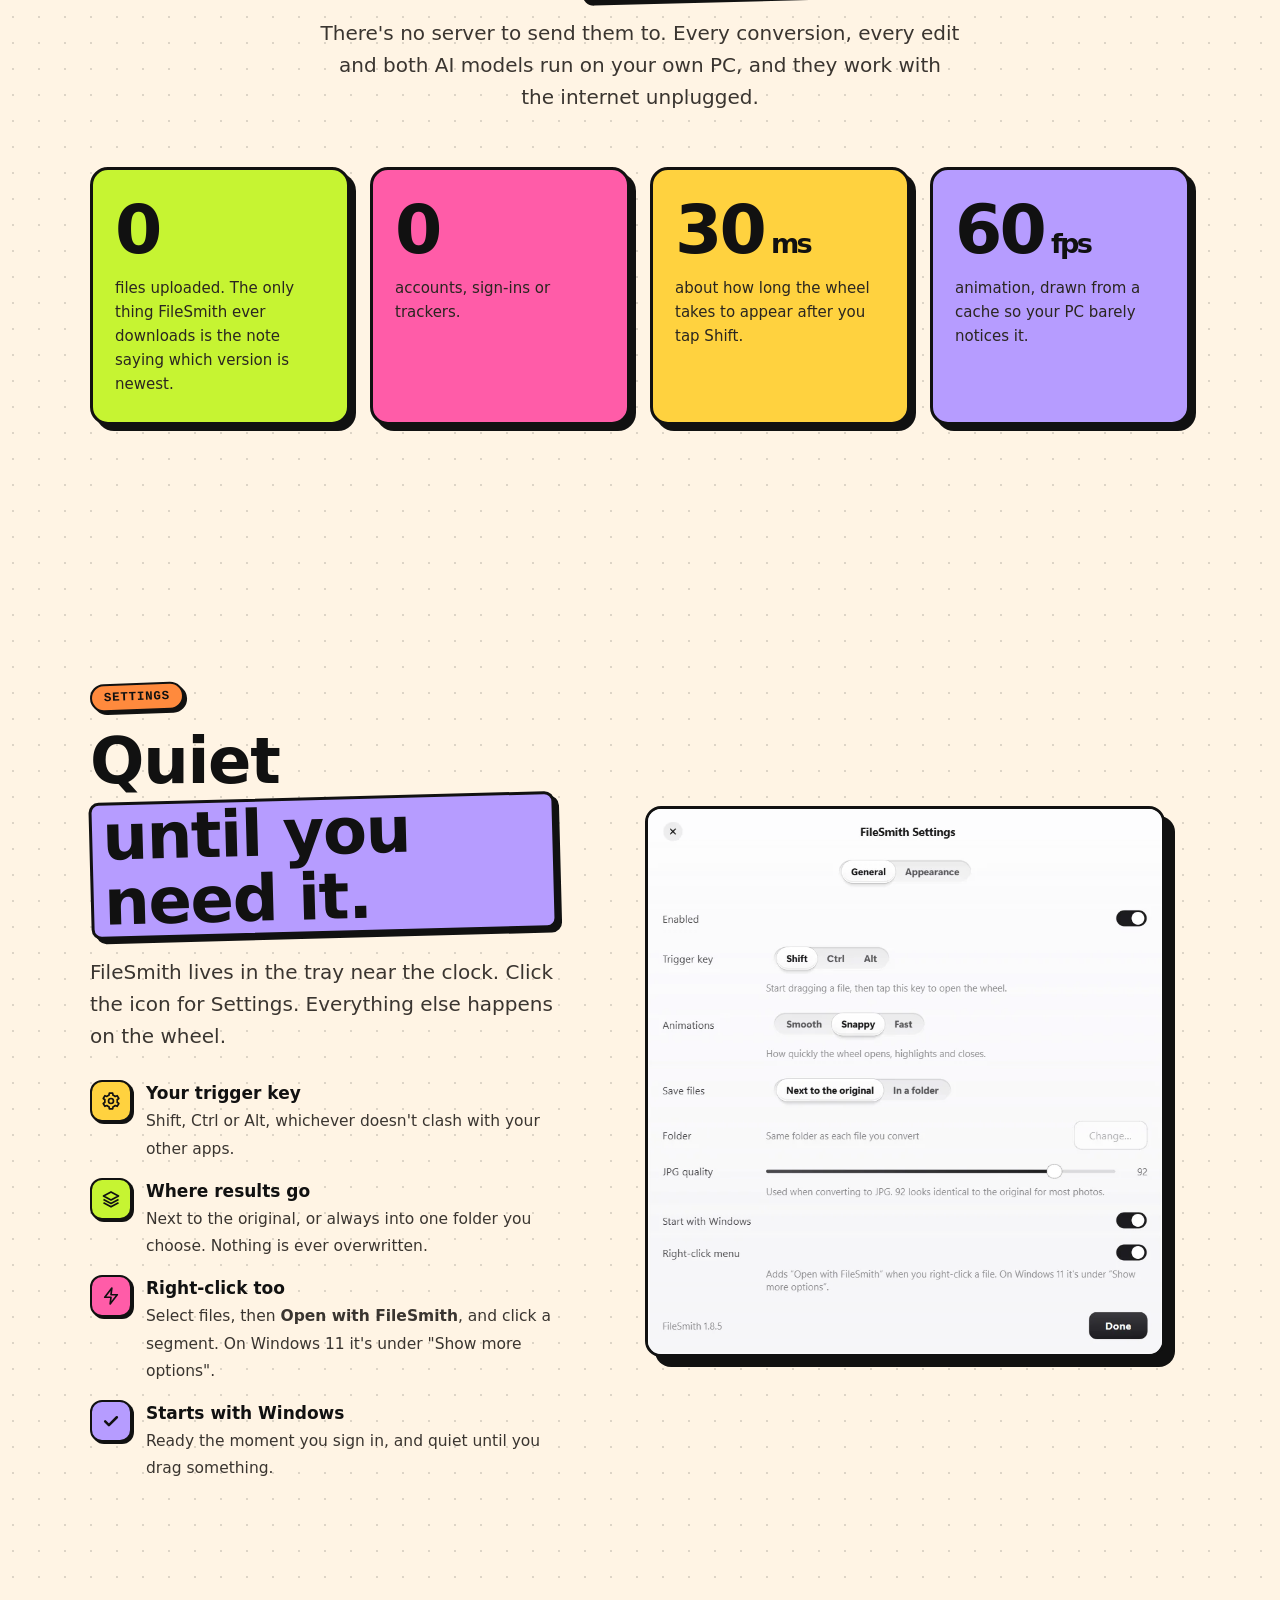
==== commit 0ff3adfa: "Chosen look shows pressed in" ====
--- a/index.html
+++ b/index.html
@@ -15,7 +15,7 @@
 <link rel="icon" type="image/png" href="img/favicon.png">
 <link rel="apple-touch-icon" href="img/icon-256.png">
 <link rel="preload" as="image" href="media/flow-convert.jpg">
-<link rel="stylesheet" href="css/site.css?v=25">
+<link rel="stylesheet" href="css/site.css?v=26">
 <script>
   // theme before first paint: saved choice, else the system's
   try { var t = localStorage.getItem("fs-theme"); if (t) document.documentElement.dataset.theme = t; } catch (e) {}
@@ -509,7 +509,7 @@
   </div>
 </footer>
 
-<script src="js/wheel.js?v=25" defer></script>
-<script src="js/site.js?v=25" defer></script>
+<script src="js/wheel.js?v=26" defer></script>
+<script src="js/site.js?v=26" defer></script>
 </body>
 </html>
--- a/css/site.css
+++ b/css/site.css
@@ -284,7 +284,8 @@
 .glass-looks .g-smoke { --tint: rgba(18, 18, 24, .55); } .glass-looks .g-glass { --tint: rgba(255, 255, 255, .14); }
 .glass-looks .g-frost { --tint: rgba(255, 255, 255, .55); color: #111; } .glass-looks .g-aqua { --tint: rgba(143, 230, 255, .5); color: #06323f; }
 .glass-looks .g-rose { --tint: rgba(255, 181, 210, .55); color: #4a0f28; }
-.glass-looks button[aria-pressed="true"] { background: #2a1450 url("../img/stage.webp") center / 260px; color: inherit; outline: 3px solid var(--pink); outline-offset: 2px; }
+.glass-looks button[aria-pressed="true"] { background: #2a1450 url("../img/stage.webp") center / 260px; color: inherit; transform: translate(2px, 2px); box-shadow: inset 3px 3px 0 rgba(0, 0, 0, .55), inset -1px -1px 0 rgba(255, 255, 255, .25); filter: brightness(.86); }
+.glass-looks button[aria-pressed="true"]:hover { transform: translate(2px, 2px); box-shadow: inset 3px 3px 0 rgba(0, 0, 0, .55), inset -1px -1px 0 rgba(255, 255, 255, .25); }
 .glass-looks .g-smoke[aria-pressed="true"], .glass-looks .g-glass[aria-pressed="true"] { color: #fff; }
 .swatches { display: flex; flex-wrap: wrap; gap: 9px; }
 .swatches button {
@@ -292,7 +293,7 @@
   background: conic-gradient(var(--a) 0 50%, var(--b) 0 100%); transition: transform .2s var(--spring);
 }
 .swatches button:hover { transform: scale(1.15) rotate(-10deg); }
-.swatches button[aria-pressed="true"] { outline: 3px solid var(--pink); outline-offset: 2px; }
+.swatches button[aria-pressed="true"] { transform: translate(2px, 2px) scale(.94); box-shadow: inset 3px 3px 0 rgba(0, 0, 0, .5); filter: brightness(.88); }
 .swatches button[data-look] { flex: none; }
 .hint-list { list-style: none; padding: 0; margin: 26px 0 0; display: grid; gap: 10px; font-size: 15.5px; color: var(--text-2); }
 .hint-list li { display: flex; gap: 10px; align-items: baseline; }
